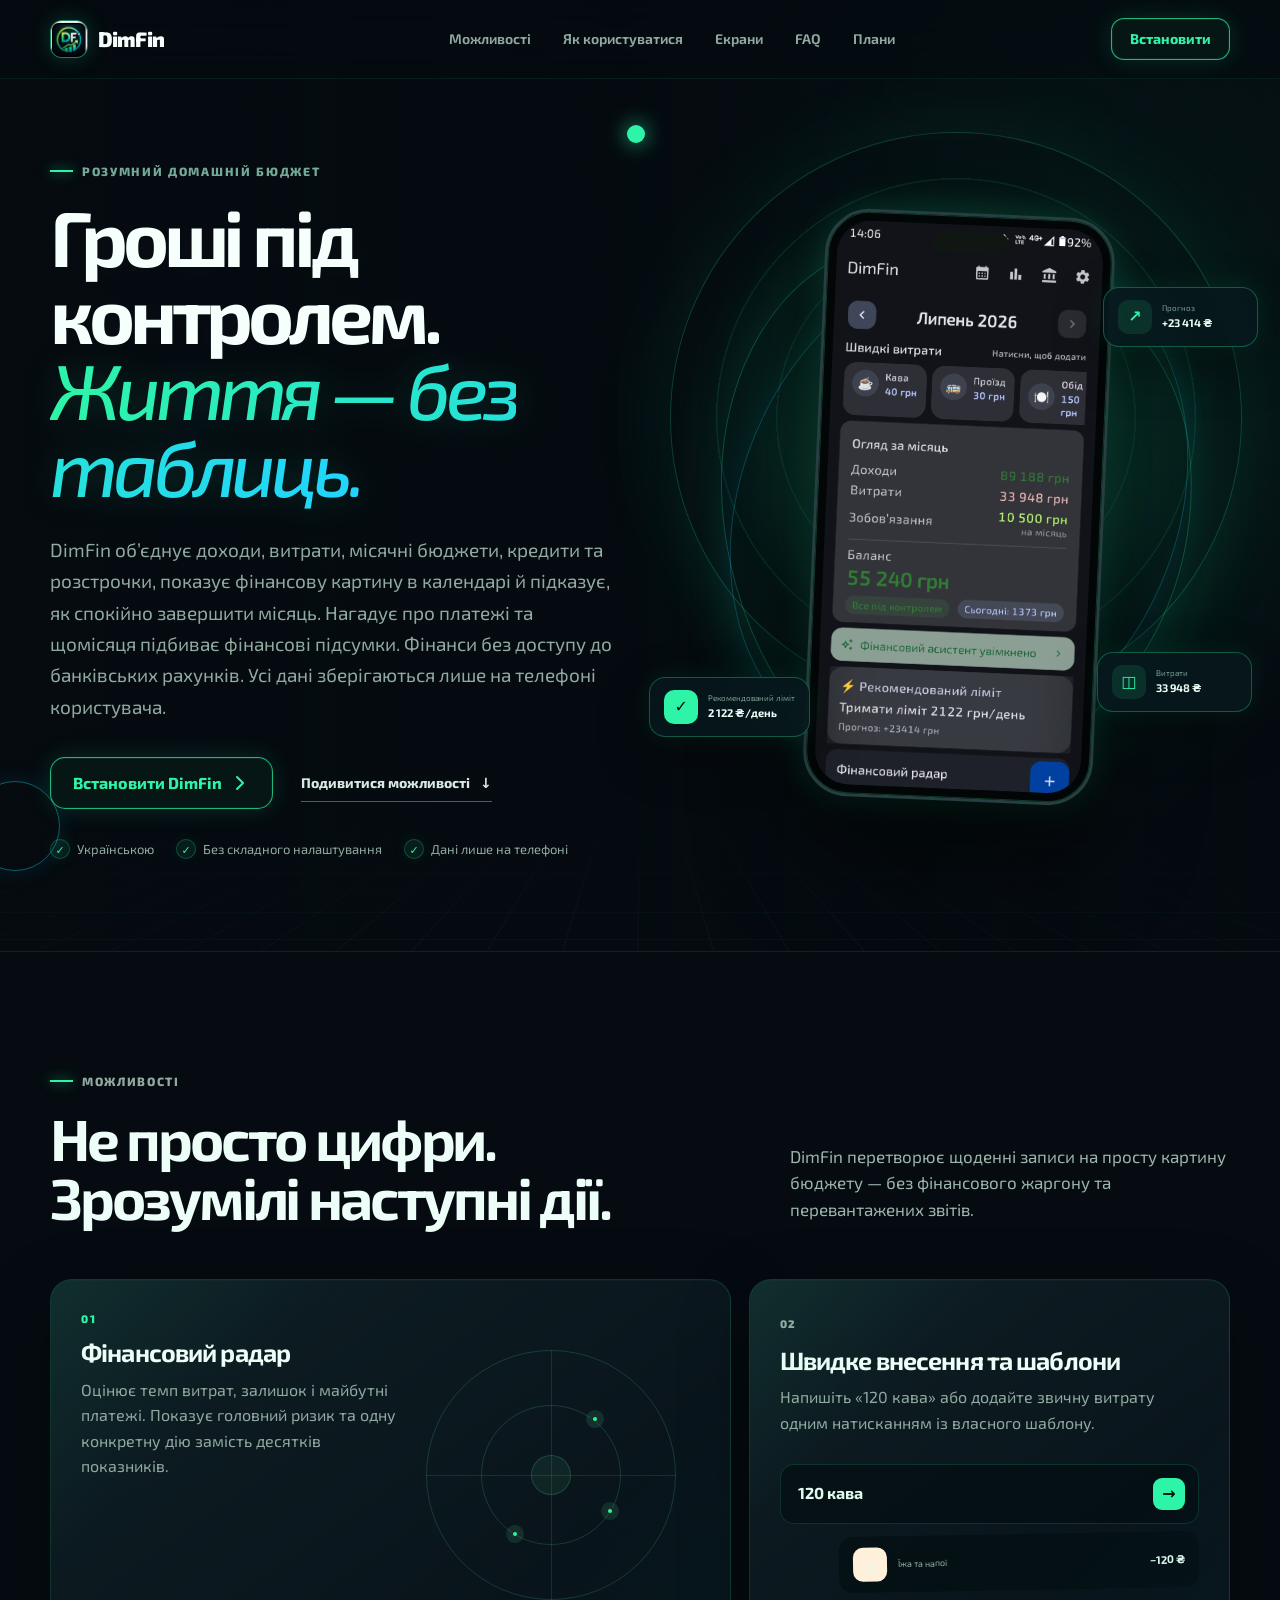
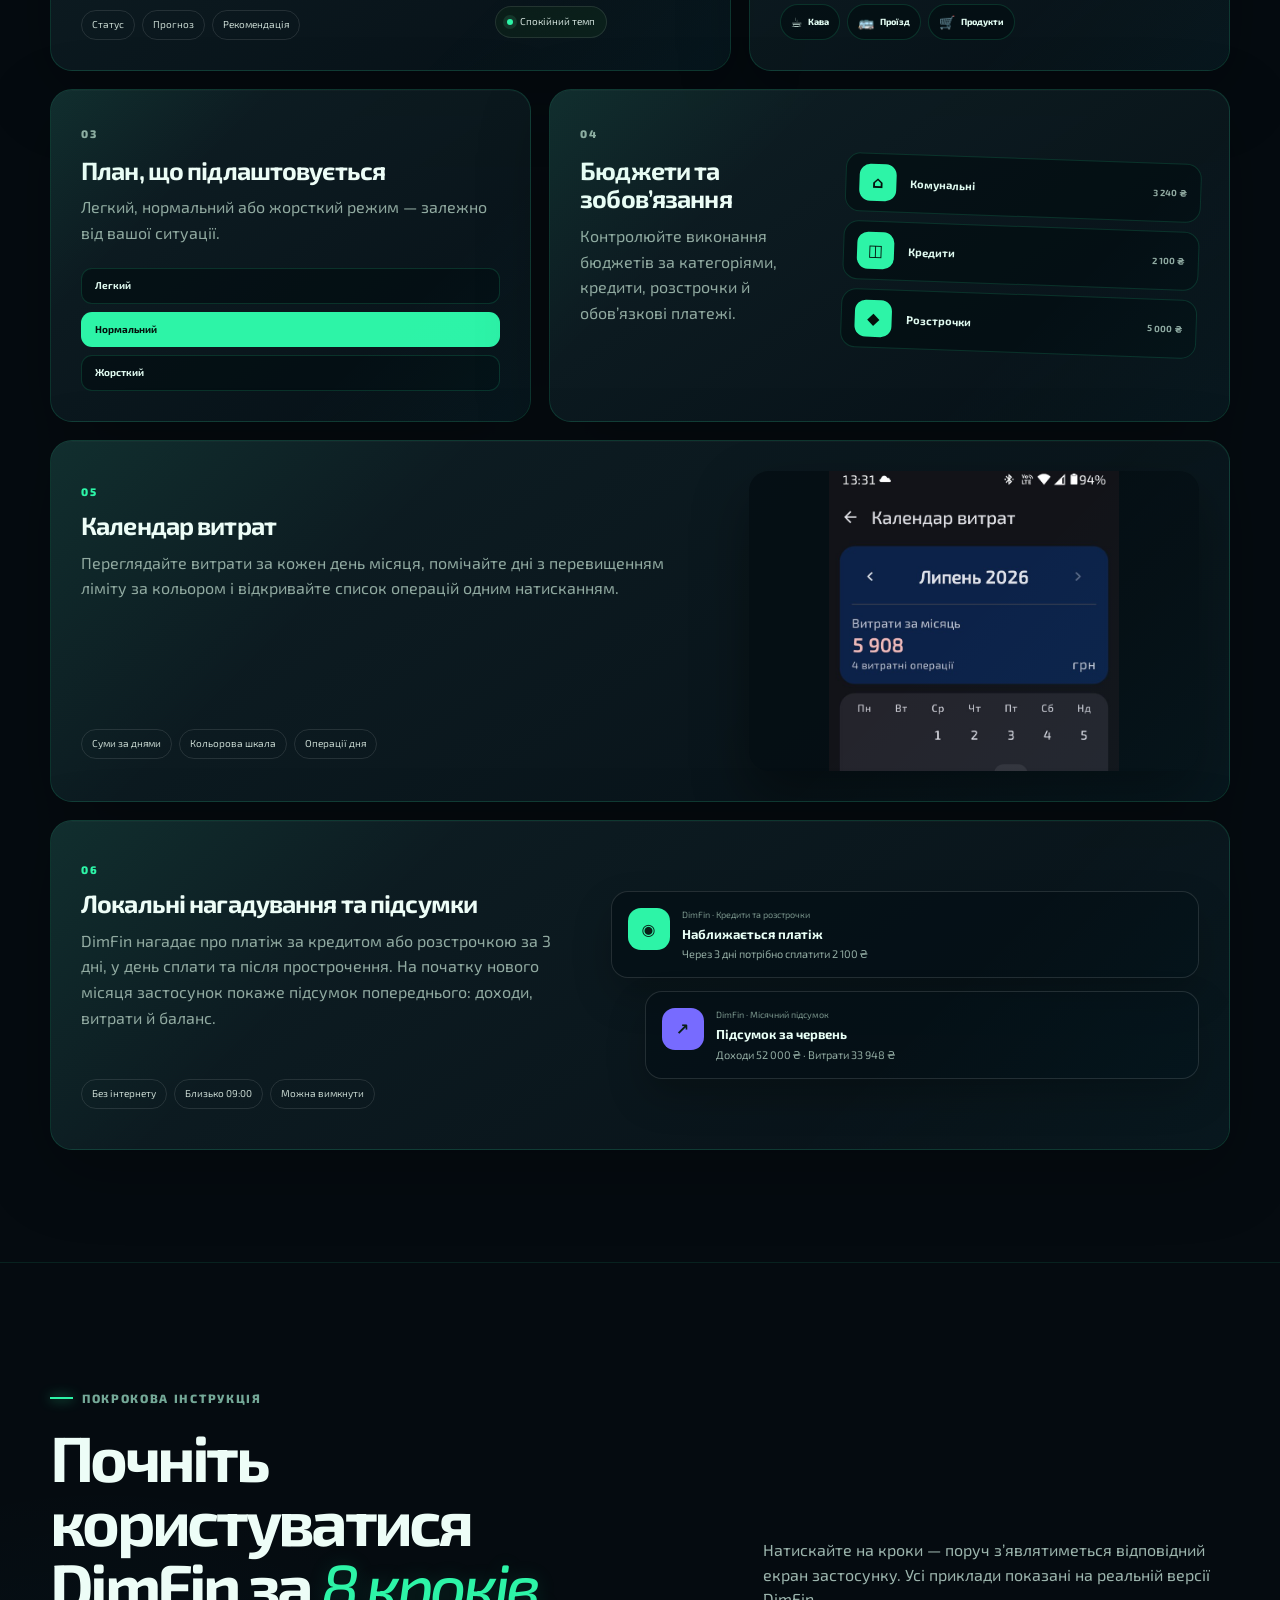
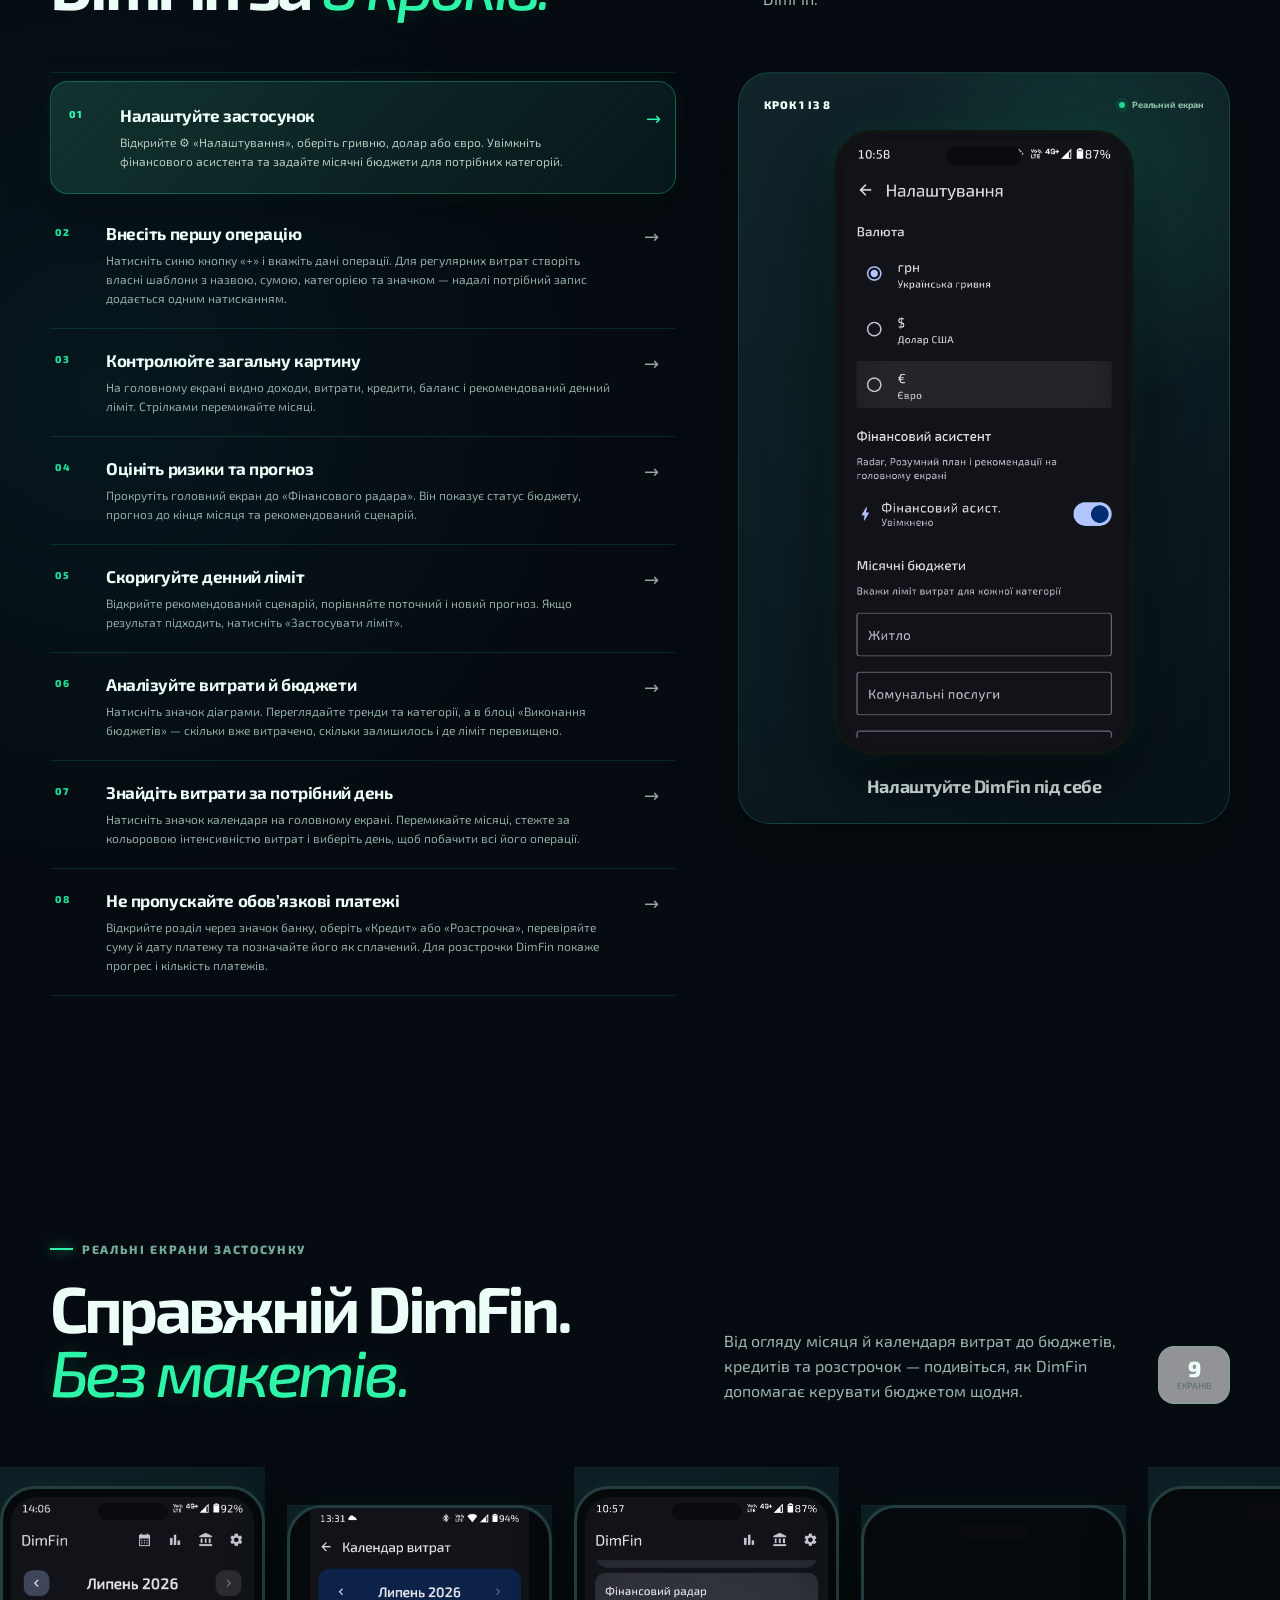
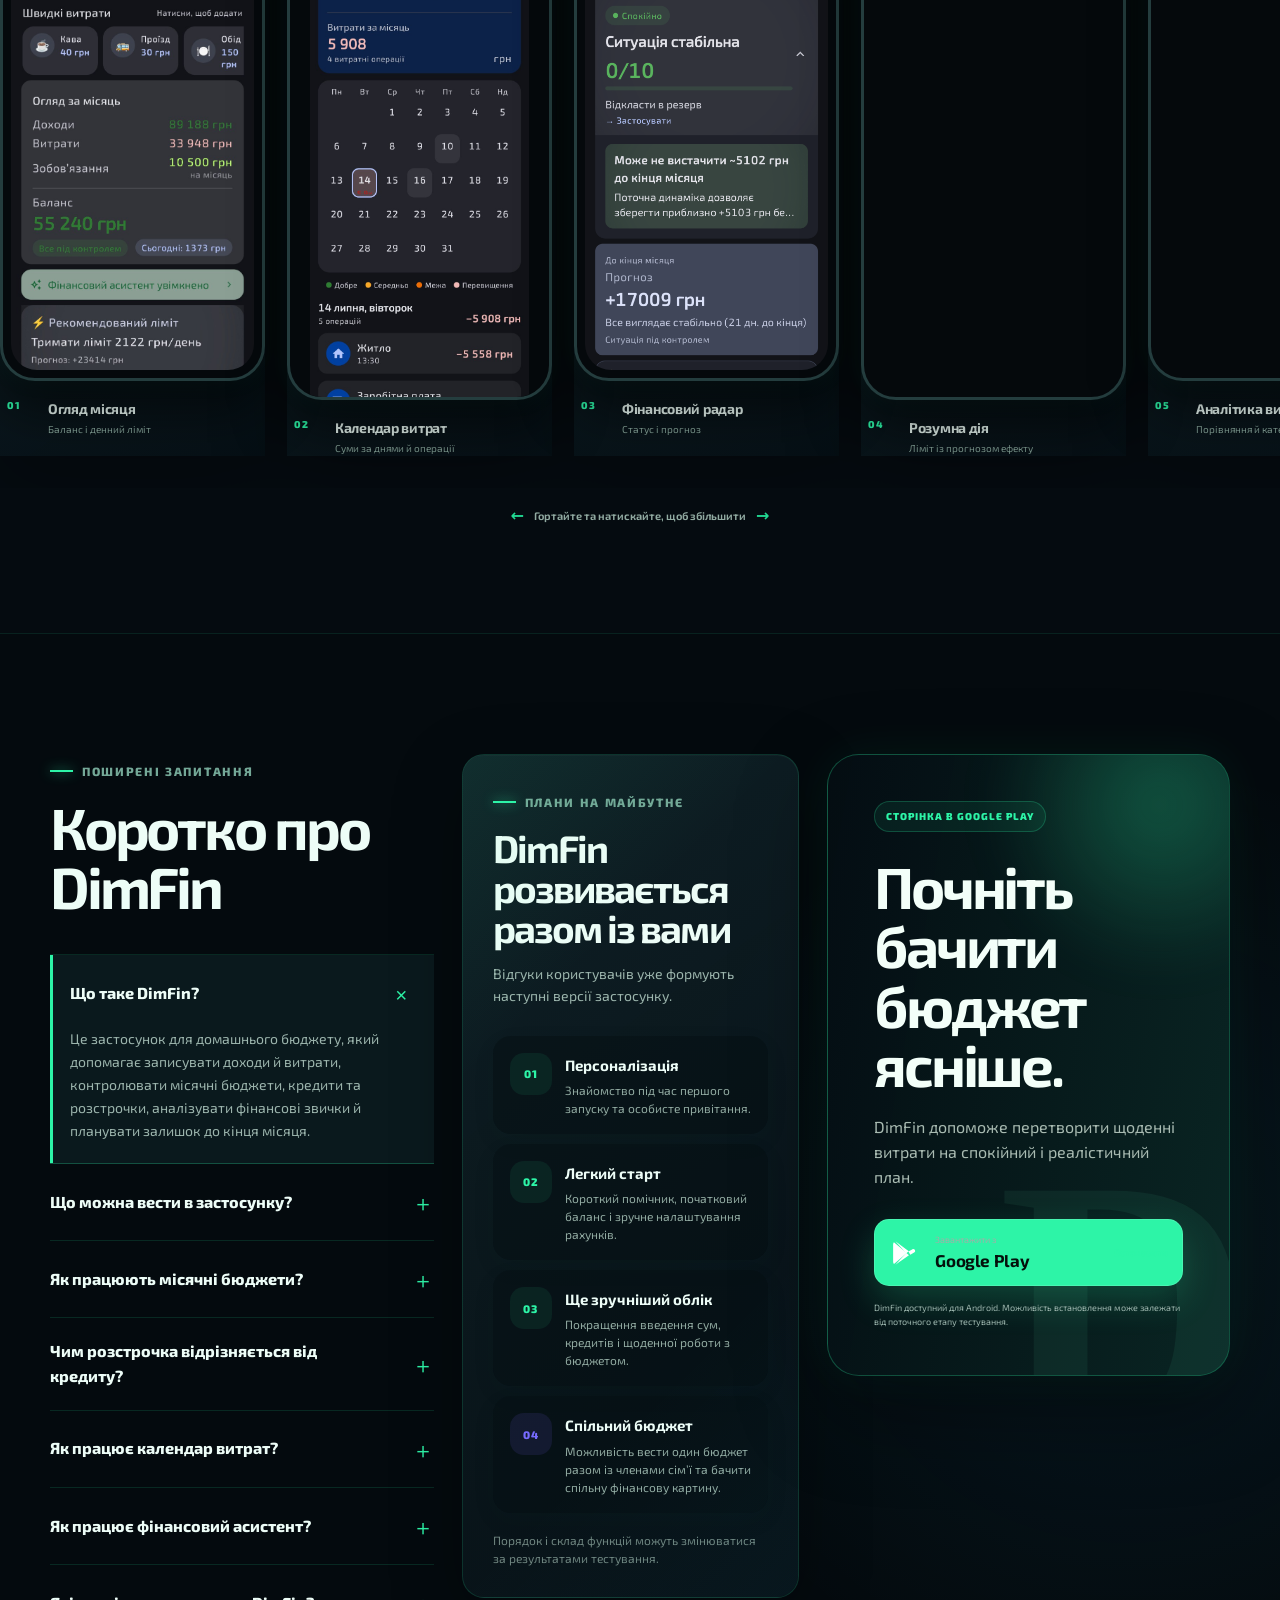
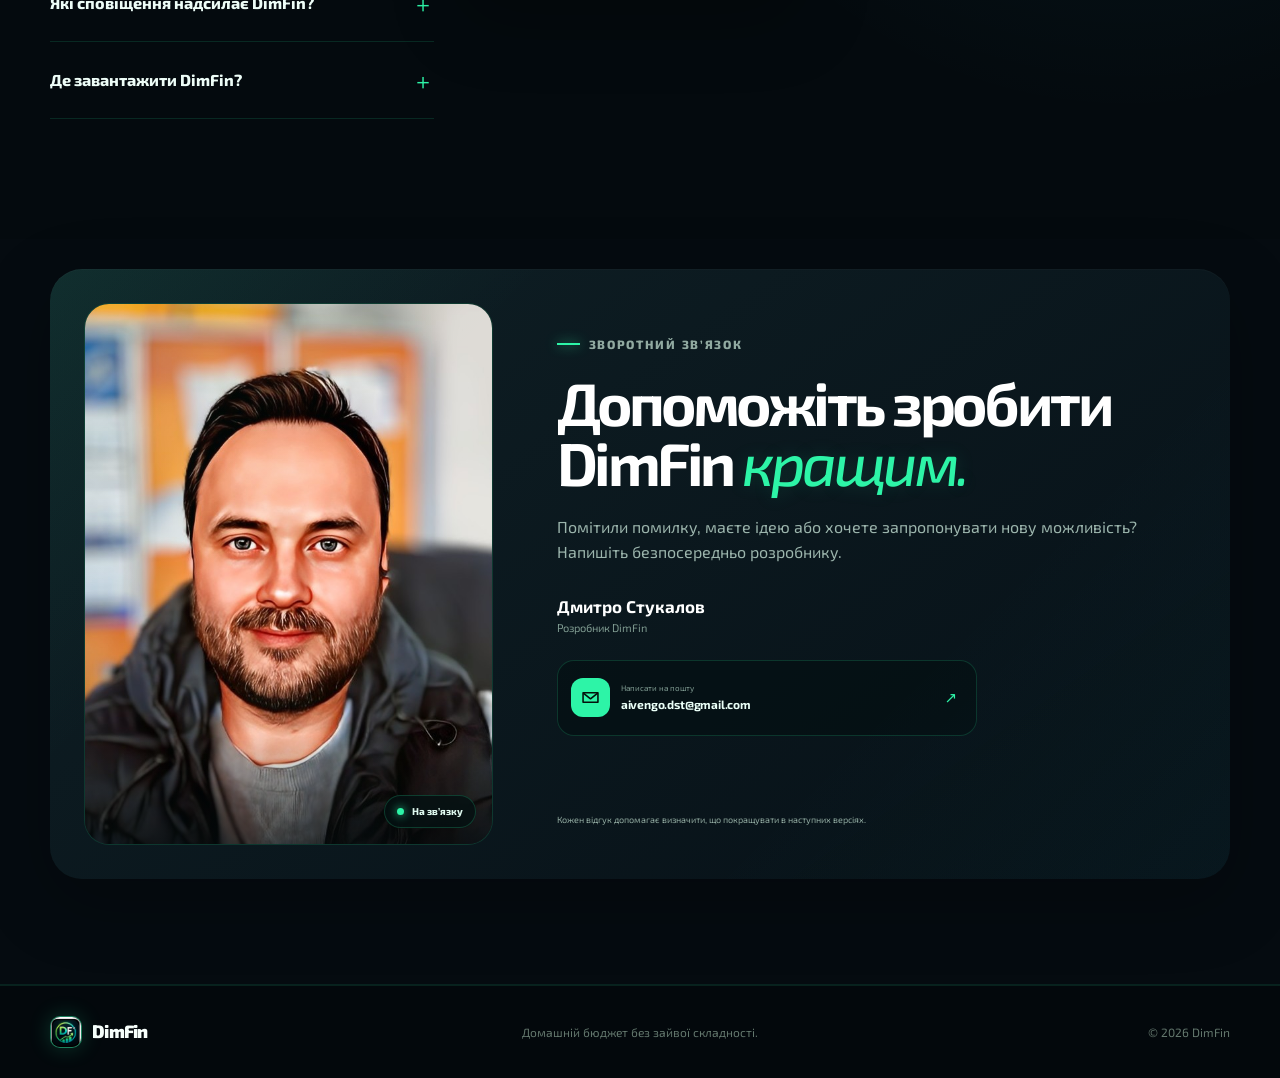
==== index.html @ 6cd1c08a "Fix UTF-8 encoding and relative CSS" ====
<!DOCTYPE html><html lang="uk"><head><meta charSet="utf-8"/><meta name="viewport" content="width=device-width, initial-scale=1"/><link rel="modulepreload" fetchPriority="low" href="/_next/static/chunks/index-9JYwN_a3.js"/><script src="/_next/static/chunks/rolldown-runtime-QTnfLwEv.js" type="module" async=""></script><script src="/_next/static/chunks/framework-C_hmB57O.js" type="module" async=""></script><link rel="preload" href="styles.css" as="style"/><link rel="modulepreload" href="/_next/static/chunks/layout-segment-context-C210b0fy.js" crossorigin=""/><title>DimFin — домашній бюджет без зайвої складності</title><meta name="description" content="DimFin — домашній бюджет без доступу до банківських рахунків. Доходи й витрати, місячні бюджети, кредити та розстрочки, календар, аналітика, локальні нагадування й щомісячні підсумки. Усі фінансові дані зберігаються лише на телефоні користувача."/><meta name="theme-color" content="#050b10"/><link rel="stylesheet" href="styles.css"/><script src="script.js" defer=""></script><script>Object.assign(((self[Symbol.for("vinext.navigationRuntime")]??={bootstrap:{routeManifest:null},functions:{}}).bootstrap.rsc??={rsc:[]}),{params:{},nav:{"pathname":"/","searchParams":[]}})</script><link rel="modulepreload" href="/_next/static/chunks/index-9JYwN_a3.js" />
</head><body><div class="site-root">
    <a class="skip-link" href="#main-content">Перейти до вмісту</a>

    <header class="site-header" data-header>
      <div class="container header-inner">
        <a class="brand" href="#top" aria-label="DimFin — на початок сторінки">
          <span class="brand-mark brand-mark-official" aria-hidden="true">
            <img class="brand-logo-image" src="assets/dimfin-logo-source.png" alt="" />
          </span>
          <span>DimFin</span>
        </a>

        <nav class="desktop-nav" aria-label="Головна навігація">
          <a href="#features">Можливості</a>
          <a
            href="assets/dimfin-guide-for-beginners-ua.pdf"
            target="_blank"
            rel="noopener noreferrer"
            aria-label="Відкрити PDF-гайд «Як користуватися DimFin» у новій вкладці"
          >Як користуватися</a>
          <a href="#screens">Екрани</a>
          <a href="#faq">FAQ</a>
          <a href="#roadmap">Плани</a>
        </nav>

        <a class="button button-small button-dark" href="#install">Встановити</a>
      </div>
    </header>

    <main id="main-content">
      <section class="hero" id="top">
        <div class="hero-orb hero-orb-one" aria-hidden="true"></div>
        <div class="hero-orb hero-orb-two" aria-hidden="true"></div>
        <div class="container hero-grid">
          <div class="hero-copy">
            <div class="eyebrow"><span></span> Розумний домашній бюджет</div>
            <h1>Гроші під контролем. <em>Життя — без таблиць.</em></h1>
            <p class="hero-lead">
              DimFin об’єднує доходи, витрати, місячні бюджети, кредити та розстрочки,
              показує фінансову картину в календарі й підказує, як спокійно завершити місяць.
              Нагадує про платежі та щомісяця підбиває фінансові підсумки.
              Фінанси без доступу до банківських рахунків. Усі дані зберігаються лише
              на телефоні користувача.
            </p>
            <div class="hero-actions">
              <a class="button button-primary" href="#install">
                Встановити DimFin
                <svg viewBox="0 0 20 20" aria-hidden="true"><path d="m7 4 6 6-6 6" /></svg>
              </a>
              <a class="text-link" href="#features">Подивитися можливості <span>↓</span></a>
            </div>
            <div class="hero-proof" aria-label="Переваги DimFin">
              <span><i aria-hidden="true">✓</i> Українською</span>
              <span><i aria-hidden="true">✓</i> Без складного налаштування</span>
              <span><i aria-hidden="true">✓</i> Дані лише на телефоні</span>
            </div>
          </div>

          <div class="product-visual" aria-label="Приклад головного екрана DimFin">
            <div class="visual-note visual-note-top" aria-hidden="true">
              <span class="note-icon">↗</span>
              <div><small>Прогноз</small><strong>+23 414 ₴</strong></div>
            </div>

            <div class="phone-shell phone-shell-real">
              <div class="phone-speaker"></div>
              <div class="app-screen app-screen-real">
                <img
                  src="assets/overview.png"
                  alt="Реальний головний екран DimFin зі швидкими витратами, оглядом бюджету, рекомендованим лімітом і фінансовим радаром"
                  fetchpriority="high"
                  decoding="async"
                />
              </div>
            </div>

            <div class="visual-note visual-note-bottom" aria-hidden="true">
              <span class="note-icon note-icon-dark">✓</span>
              <div><small>Рекомендований ліміт</small><strong>2 122 ₴/день</strong></div>
            </div>

            <div class="visual-note visual-note-side" aria-hidden="true">
              <span class="note-icon">◫</span>
              <div><small>Витрати</small><strong>33 948 ₴</strong></div>
            </div>
          </div>
        </div>
      </section>

      <section class="features-section" id="features">
        <div class="container">
          <div class="section-heading">
            <div>
              <div class="eyebrow eyebrow-light"><span></span> Можливості</div>
              <h2>Не просто цифри.<br />Зрозумілі наступні дії.</h2>
            </div>
            <p>
              DimFin перетворює щоденні записи на просту картину бюджету —
              без фінансового жаргону та перевантажених звітів.
            </p>
          </div>

          <div class="feature-bento">
            <article class="feature-card feature-card-wide">
              <div class="feature-copy">
                <span class="feature-number">01</span>
                <h3>Фінансовий радар</h3>
                <p>
                  Оцінює темп витрат, залишок і майбутні платежі. Показує головний
                  ризик та одну конкретну дію замість десятків показників.
                </p>
                <div class="tag-row"><span>Статус</span><span>Прогноз</span><span>Рекомендація</span></div>
              </div>
              <div class="radar-demo" aria-hidden="true">
                <div class="radar-rings">
                  <span class="ring ring-one"></span>
                  <span class="ring ring-two"></span>
                  <span class="ring ring-three"></span>
                  <span class="radar-sweep"></span>
                  <i class="radar-point point-one"></i>
                  <i class="radar-point point-two"></i>
                  <i class="radar-point point-three"></i>
                </div>
                <div class="radar-caption"><span></span> Спокійний темп</div>
              </div>
            </article>

            <article class="feature-card feature-card-quick">
              <span class="feature-number">02</span>
              <h3>Швидке внесення та шаблони</h3>
              <p>Напишіть «120 кава» або додайте звичну витрату одним натисканням із власного шаблону.</p>
              <div class="quick-input" aria-hidden="true">
                <span>120 кава</span><i>→</i>
              </div>
              <div class="quick-result" aria-hidden="true">
                <span>☕</span><div><small>Їжа та напої</small><strong>−120 ₴</strong></div>
              </div>
              <div class="template-row" aria-hidden="true">
                <span><i>☕</i><b>Кава</b></span>
                <span><i>🚌</i><b>Проїзд</b></span>
                <span><i>🛒</i><b>Продукти</b></span>
              </div>
            </article>

            <article class="feature-card feature-card-plan">
              <span class="feature-number">03</span>
              <h3>План, що підлаштовується</h3>
              <p>Легкий, нормальний або жорсткий режим — залежно від вашої ситуації.</p>
              <div class="plan-options" aria-hidden="true">
                <span>Легкий</span><span class="selected">Нормальний <i>✓</i></span><span>Жорсткий</span>
              </div>
            </article>

            <article class="feature-card feature-card-categories">
              <div>
                <span class="feature-number">04</span>
                <h3>Бюджети та зобов’язання</h3>
                <p>Контролюйте виконання бюджетів за категоріями, кредити, розстрочки й обов’язкові платежі.</p>
              </div>
              <div class="category-stack" aria-hidden="true">
                <div><span class="category-icon cat-one">⌂</span><b>Комунальні</b><small>3 240 ₴</small></div>
                <div><span class="category-icon cat-two">◫</span><b>Кредити</b><small>2 100 ₴</small></div>
                <div><span class="category-icon cat-three">◆</span><b>Розстрочки</b><small>5 000 ₴</small></div>
              </div>
            </article>

            <article class="feature-card feature-card-calendar">
              <div class="feature-copy">
                <span class="feature-number">05</span>
                <h3>Календар витрат</h3>
                <p>
                  Переглядайте витрати за кожен день місяця, помічайте дні з
                  перевищенням ліміту за кольором і відкривайте список операцій одним натисканням.
                </p>
                <div class="tag-row"><span>Суми за днями</span><span>Кольорова шкала</span><span>Операції дня</span></div>
              </div>
              <div class="calendar-showcase" aria-hidden="true">
                <img src="assets/calendar.png" alt="" loading="lazy" decoding="async" />
              </div>
            </article>

            <article class="feature-card feature-card-notifications">
              <div class="feature-copy">
                <span class="feature-number">06</span>
                <h3>Локальні нагадування та підсумки</h3>
                <p>
                  DimFin нагадає про платіж за кредитом або розстрочкою за 3 дні,
                  у день сплати та після прострочення. На початку нового місяця застосунок
                  покаже підсумок попереднього: доходи, витрати й баланс.
                </p>
                <div class="tag-row"><span>Без інтернету</span><span>Близько 09:00</span><span>Можна вимкнути</span></div>
              </div>
              <div class="notification-showcase" aria-hidden="true">
                <div class="notification-item notification-item-credit">
                  <span>◉</span>
                  <div><small>DimFin · Кредити та розстрочки</small><strong>Наближається платіж</strong><p>Через 3 дні потрібно сплатити 2 100 ₴</p></div>
                </div>
                <div class="notification-item notification-item-summary">
                  <span>↗</span>
                  <div><small>DimFin · Місячний підсумок</small><strong>Підсумок за червень</strong><p>Доходи 52 000 ₴ · Витрати 33 948 ₴</p></div>
                </div>
              </div>
            </article>
          </div>
        </div>
      </section>

      <section class="guide-section" id="guide">
        <div class="container">
          <div class="guide-heading">
            <div>
              <div class="eyebrow"><span></span> Покрокова інструкція</div>
              <h2>Почніть користуватися<br />DimFin за <em>8 кроків.</em></h2>
            </div>
            <p>
              Натискайте на кроки — поруч з’являтиметься відповідний екран
              застосунку. Усі приклади показані на реальній версії DimFin.
            </p>
          </div>

          <div class="guide-layout">
            <div class="guide-steps" role="tablist" aria-label="Кроки користування DimFin">
              <button
                class="guide-step is-active"
                type="button"
                role="tab"
                aria-selected="true"
                data-guide-step="1"
                data-guide-image="assets/settings.png"
                data-guide-title="Налаштуйте DimFin під себе"
              >
                <span class="guide-step-number">01</span>
                <span class="guide-step-copy">
                  <strong>Налаштуйте застосунок</strong>
                  <small>Відкрийте ⚙️ «Налаштування», оберіть гривню, долар або євро. Увімкніть фінансового асистента та задайте місячні бюджети для потрібних категорій.</small>
                </span>
                <span class="guide-step-arrow" aria-hidden="true">→</span>
              </button>

              <button
                class="guide-step"
                type="button"
                role="tab"
                aria-selected="false"
                data-guide-step="2"
                data-guide-image="assets/transactions.png"
                data-guide-title="Додавайте витрати зручним способом"
              >
                <span class="guide-step-number">02</span>
                <span class="guide-step-copy">
                  <strong>Внесіть першу операцію</strong>
                  <small>Натисніть синю кнопку «+» і вкажіть дані операції. Для регулярних витрат створіть власні шаблони з назвою, сумою, категорією та значком — надалі потрібний запис додається одним натисканням.</small>
                </span>
                <span class="guide-step-arrow" aria-hidden="true">→</span>
              </button>

              <button
                class="guide-step"
                type="button"
                role="tab"
                aria-selected="false"
                data-guide-step="3"
                data-guide-image="assets/overview.png"
                data-guide-title="Перевіряйте огляд місяця"
              >
                <span class="guide-step-number">03</span>
                <span class="guide-step-copy">
                  <strong>Контролюйте загальну картину</strong>
                  <small>На головному екрані видно доходи, витрати, кредити, баланс і рекомендований денний ліміт. Стрілками перемикайте місяці.</small>
                </span>
                <span class="guide-step-arrow" aria-hidden="true">→</span>
              </button>

              <button
                class="guide-step"
                type="button"
                role="tab"
                aria-selected="false"
                data-guide-step="4"
                data-guide-image="assets/radar.png"
                data-guide-title="Читайте фінансовий радар"
              >
                <span class="guide-step-number">04</span>
                <span class="guide-step-copy">
                  <strong>Оцініть ризики та прогноз</strong>
                  <small>Прокрутіть головний екран до «Фінансового радара». Він показує статус бюджету, прогноз до кінця місяця та рекомендований сценарій.</small>
                </span>
                <span class="guide-step-arrow" aria-hidden="true">→</span>
              </button>

              <button
                class="guide-step"
                type="button"
                role="tab"
                aria-selected="false"
                data-guide-step="5"
                data-guide-image="assets/smart-action.png"
                data-guide-title="Застосуйте рекомендовану дію"
              >
                <span class="guide-step-number">05</span>
                <span class="guide-step-copy">
                  <strong>Скоригуйте денний ліміт</strong>
                  <small>Відкрийте рекомендований сценарій, порівняйте поточний і новий прогноз. Якщо результат підходить, натисніть «Застосувати ліміт».</small>
                </span>
                <span class="guide-step-arrow" aria-hidden="true">→</span>
              </button>

              <button
                class="guide-step"
                type="button"
                role="tab"
                aria-selected="false"
                data-guide-step="6"
                data-guide-image="assets/analytics.png"
                data-guide-title="Аналізуйте структуру витрат"
              >
                <span class="guide-step-number">06</span>
                <span class="guide-step-copy">
                  <strong>Аналізуйте витрати й бюджети</strong>
                  <small>Натисніть значок діаграми. Переглядайте тренди та категорії, а в блоці «Виконання бюджетів» — скільки вже витрачено, скільки залишилось і де ліміт перевищено.</small>
                </span>
                <span class="guide-step-arrow" aria-hidden="true">→</span>
              </button>

              <button
                class="guide-step"
                type="button"
                role="tab"
                aria-selected="false"
                data-guide-step="7"
                data-guide-image="assets/calendar.png"
                data-guide-title="Переглядайте витрати в календарі"
              >
                <span class="guide-step-number">07</span>
                <span class="guide-step-copy">
                  <strong>Знайдіть витрати за потрібний день</strong>
                  <small>Натисніть значок календаря на головному екрані. Перемикайте місяці, стежте за кольоровою інтенсивністю витрат і виберіть день, щоб побачити всі його операції.</small>
                </span>
                <span class="guide-step-arrow" aria-hidden="true">→</span>
              </button>

              <button
                class="guide-step"
                type="button"
                role="tab"
                aria-selected="false"
                data-guide-step="8"
                data-guide-image="assets/credits.png"
                data-guide-title="Контролюйте кредити та розстрочки"
              >
                <span class="guide-step-number">08</span>
                <span class="guide-step-copy">
                  <strong>Не пропускайте обов’язкові платежі</strong>
                  <small>Відкрийте розділ через значок банку, оберіть «Кредит» або «Розстрочка», перевіряйте суму й дату платежу та позначайте його як сплачений. Для розстрочки DimFin покаже прогрес і кількість платежів.</small>
                </span>
                <span class="guide-step-arrow" aria-hidden="true">→</span>
              </button>
            </div>

            <div class="guide-preview" aria-live="polite">
              <div class="guide-preview-top">
                <span data-guide-count>Крок 1 із 8</span>
                <i><span></span> Реальний екран</i>
              </div>
              <div class="guide-phone">
                <span class="guide-phone-speaker" aria-hidden="true"></span>
                <img
                  data-guide-preview-image
                  src="assets/settings.png"
                  alt="Налаштування DimFin"
                  loading="lazy"
                  decoding="async"
                />
              </div>
              <strong class="guide-preview-title" data-guide-preview-title>Налаштуйте DimFin під себе</strong>
            </div>
          </div>
        </div>
      </section>

      <section class="screens-section" id="screens">
        <div class="container">
          <div class="screens-heading">
            <div>
              <div class="eyebrow"><span></span> Реальні екрани застосунку</div>
              <h2>Справжній DimFin.<br /><em>Без макетів.</em></h2>
            </div>
            <div class="screens-intro">
              <p>
                Від огляду місяця й календаря витрат до бюджетів, кредитів та розстрочок — подивіться,
                як DimFin допомагає керувати бюджетом щодня.
              </p>
              <span><i>9</i> екранів</span>
            </div>
          </div>

          <div class="screen-rail" tabindex="0" aria-label="Галерея екранів DimFin">
            <button class="screen-shot-card" type="button" data-screenshot="assets/overview.png" data-caption="Огляд місяця">
              <span class="screen-device"><img src="assets/overview.png" alt="Огляд місяця в DimFin" loading="lazy" decoding="async" /></span>
              <span class="screen-caption"><i>01</i><span><strong>Огляд місяця</strong><small>Баланс і денний ліміт</small></span></span>
            </button>

            <button class="screen-shot-card" type="button" data-screenshot="assets/calendar.png" data-caption="Календар витрат">
              <span class="screen-device screen-device-framed"><img src="assets/calendar.png" alt="Календар витрат DimFin із сумами за днями та кольоровою шкалою" loading="lazy" decoding="async" /></span>
              <span class="screen-caption"><i>02</i><span><strong>Календар витрат</strong><small>Суми за днями й операції</small></span></span>
            </button>

            <button class="screen-shot-card" type="button" data-screenshot="assets/radar.png" data-caption="Фінансовий радар">
              <span class="screen-device"><img src="assets/radar.png" alt="Фінансовий радар DimFin" loading="lazy" decoding="async" /></span>
              <span class="screen-caption"><i>03</i><span><strong>Фінансовий радар</strong><small>Статус і прогноз</small></span></span>
            </button>

            <button class="screen-shot-card" type="button" data-screenshot="assets/smart-action.png" data-caption="Рекомендована дія">
              <span class="screen-device"><img src="assets/smart-action.png" alt="Рекомендована дія та новий денний ліміт" loading="lazy" decoding="async" /></span>
              <span class="screen-caption"><i>04</i><span><strong>Розумна дія</strong><small>Ліміт із прогнозом ефекту</small></span></span>
            </button>

            <button class="screen-shot-card" type="button" data-screenshot="assets/analytics-overview.png" data-caption="Аналітика витрат">
              <span class="screen-device"><img src="assets/analytics-overview.png" alt="Аналітика витрат, розумний аналіз і категорії у DimFin" loading="lazy" decoding="async" /></span>
              <span class="screen-caption"><i>05</i><span><strong>Аналітика витрат</strong><small>Порівняння й категорії</small></span></span>
            </button>

            <button class="screen-shot-card" type="button" data-screenshot="assets/analytics.png" data-caption="Виконання місячних бюджетів">
              <span class="screen-device"><img src="assets/analytics.png" alt="Виконання місячних бюджетів за категоріями в DimFin" loading="lazy" decoding="async" /></span>
              <span class="screen-caption"><i>06</i><span><strong>Місячні бюджети</strong><small>Прогрес за категоріями</small></span></span>
            </button>

            <button class="screen-shot-card" type="button" data-screenshot="assets/transactions.png" data-caption="Історія транзакцій">
              <span class="screen-device"><img src="assets/transactions.png" alt="Список транзакцій у DimFin" loading="lazy" decoding="async" /></span>
              <span class="screen-caption"><i>07</i><span><strong>Транзакції</strong><small>Пошук, фільтри й категорії</small></span></span>
            </button>

            <button class="screen-shot-card" type="button" data-screenshot="assets/credits.png" data-caption="Кредити та розстрочки">
              <span class="screen-device"><img src="assets/credits.png" alt="Облік кредитів, розстрочок і щомісячних платежів у DimFin" loading="lazy" decoding="async" /></span>
              <span class="screen-caption"><i>08</i><span><strong>Кредити й розстрочки</strong><small>Платежі та реальний прогрес</small></span></span>
            </button>

            <button class="screen-shot-card" type="button" data-screenshot="assets/settings.png" data-caption="Налаштування">
              <span class="screen-device"><img src="assets/settings.png" alt="Налаштування валюти, асистента й бюджетів" loading="lazy" decoding="async" /></span>
              <span class="screen-caption"><i>09</i><span><strong>Налаштування</strong><small>Валюта, асистент і бюджети</small></span></span>
            </button>
          </div>

          <p class="screens-hint"><span aria-hidden="true">←</span> Гортайте та натискайте, щоб збільшити <span aria-hidden="true">→</span></p>
        </div>
      </section>

      <section class="answers-section" id="faq">
        <div class="container answers-grid">
          <div class="faq-block">
            <div class="eyebrow"><span></span> Поширені запитання</div>
            <h2>Коротко про DimFin</h2>

            <div class="faq-list">
              <details open>
                <summary>Що таке DimFin?<span aria-hidden="true">＋</span></summary>
                <p>
                  Це застосунок для домашнього бюджету, який допомагає записувати
                  доходи й витрати, контролювати місячні бюджети, кредити та розстрочки,
                  аналізувати фінансові звички й планувати залишок до кінця місяця.
                </p>
              </details>
              <details>
                <summary>Що можна вести в застосунку?<span aria-hidden="true">＋</span></summary>
                <p>
                  Транзакції, власні шаблони швидких витрат, місячні бюджети, кредити,
                  розстрочки й платежі за ними. Календар показує суми та інтенсивність витрат за днями,
                  а аналітика — баланс, тренди й найбільші категорії.
                </p>
              </details>
              <details>
                <summary>Як працюють місячні бюджети?<span aria-hidden="true">＋</span></summary>
                <p>
                  У налаштуваннях задайте ліміт для потрібних категорій. Після цього
                  в аналітиці з’явиться виконання бюджетів: витрачена сума, відсоток,
                  доступний залишок або розмір перевищення для кожної категорії.
                </p>
              </details>
              <details>
                <summary>Чим розстрочка відрізняється від кредиту?<span aria-hidden="true">＋</span></summary>
                <p>
                  Для кредиту DimFin контролює щомісячний платіж, дату та актуальний залишок.
                  Для розстрочки додатково враховується загальна кількість платежів і показується
                  реальний прогрес: скільки платежів уже сплачено та скільки залишилося.
                </p>
              </details>
              <details>
                <summary>Як працює календар витрат?<span aria-hidden="true">＋</span></summary>
                <p>
                  У кожному дні видно суму витрат, а колір показує її рівень відносно
                  денного ліміту: від доброго темпу до перевищення. Натисніть день,
                  щоб переглянути його доходи й витрати та відкрити потрібну операцію.
                </p>
              </details>
              <details>
                <summary>Як працює фінансовий асистент?<span aria-hidden="true">＋</span></summary>
                <p>
                  Він аналізує внесені дані, оцінює темп витрат і формує зрозумілі
                  підказки: денний ліміт, пріоритетну дію або сценарій економії.
                </p>
              </details>
              <details>
                <summary>Які сповіщення надсилає DimFin?<span aria-hidden="true">＋</span></summary>
                <p>
                  Для активних кредитів і розстрочок DimFin локально перевіряє дати платежів
                  та нагадує за 3 дні, у день сплати й після прострочення. Також на початку
                  кожного місяця надходить фінансовий підсумок за попередній місяць із доходами,
                  витратами та балансом. Сповіщення працюють без передавання фінансових даних
                  на сервер і керуються в налаштуваннях застосунку.
                </p>
              </details>
              <details>
                <summary>Де завантажити DimFin?<span aria-hidden="true">＋</span></summary>
                <p>
                  Сторінка DimFin у Google Play уже доступна за прямим посиланням нижче.
                  Можливість встановлення може залежати від поточного етапу тестування.
                </p>
              </details>
            </div>
          </div>

          <div class="roadmap-block" id="roadmap">
            <div class="eyebrow"><span></span> Плани на майбутнє</div>
            <h2>DimFin розвивається разом із вами</h2>
            <p class="roadmap-intro">
              Відгуки користувачів уже формують наступні версії застосунку.
            </p>

            <div class="roadmap-list">
              <article class="roadmap-item">
                <span class="roadmap-icon" aria-hidden="true">01</span>
                <div>
                  <strong>Персоналізація</strong>
                  <p>Знайомство під час першого запуску та особисте привітання.</p>
                </div>
              </article>
              <article class="roadmap-item">
                <span class="roadmap-icon" aria-hidden="true">02</span>
                <div>
                  <strong>Легкий старт</strong>
                  <p>Короткий помічник, початковий баланс і зручне налаштування рахунків.</p>
                </div>
              </article>
              <article class="roadmap-item">
                <span class="roadmap-icon" aria-hidden="true">03</span>
                <div>
                  <strong>Ще зручніший облік</strong>
                  <p>Покращення введення сум, кредитів і щоденної роботи з бюджетом.</p>
                </div>
              </article>
              <article class="roadmap-item roadmap-item-later">
                <span class="roadmap-icon" aria-hidden="true">04</span>
                <div>
                  <strong>Спільний бюджет</strong>
                  <p>Можливість вести один бюджет разом із членами сім’ї та бачити спільну фінансову картину.</p>
                </div>
              </article>
            </div>

            <p class="roadmap-note">Порядок і склад функцій можуть змінюватися за результатами тестування.</p>
          </div>

          <div class="install-card" id="install">
            <div class="install-glow" aria-hidden="true"></div>
            <div class="install-content">
              <span class="install-badge">Сторінка в Google Play</span>
              <h2>Почніть бачити бюджет ясніше.</h2>
              <p>DimFin допоможе перетворити щоденні витрати на спокійний і реалістичний план.</p>

              <div class="store-links" aria-label="Посилання на DimFin у Google Play">
                <a class="store-button" href="https://play.google.com/store/apps/details?id=com.dimfin" target="_blank" rel="noopener noreferrer">
                  <svg viewBox="0 0 32 32" aria-hidden="true">
                    <path d="M5.2 4.4 19 16 5.3 27.6a3.3 3.3 0 0 1-.9-2.3V6.7c0-.9.3-1.6.8-2.3Z" />
                    <path d="m20.8 14.4 3.9-2.2c1.3-.7 2.4-.3 2.9.5.6 1 .3 2.1-.8 2.8l-4.1 2.3-1.9-3.4ZM6.8 3.5 21.1 14l-2.7 2.3L6.8 3.5Zm0 25L18.5 16l2.8 2.4L6.8 28.5Z" />
                  </svg>
                  <span><small>Завантажити з</small><strong>Google Play</strong></span>
                  <i>Встановити</i>
                </a>
              </div>
              <small class="install-note">DimFin доступний для Android. Можливість встановлення може залежати від поточного етапу тестування.</small>
            </div>
          </div>
        </div>
      </section>

      <section class="developer-section" id="contact">
        <div class="container">
          <div class="developer-card">
            <div class="developer-photo-wrap">
              <img
                src="assets/developer-dmytro.jpg"
                alt="Дмитро Стукалов — розробник DimFin"
                loading="lazy"
                decoding="async"
              />
              <span><i></i> На зв’язку</span>
            </div>

            <div class="developer-content">
              <div class="eyebrow eyebrow-light"><span></span> Зворотний зв’язок</div>
              <h2>Допоможіть зробити<br />DimFin <em>кращим.</em></h2>
              <p>
                Помітили помилку, маєте ідею або хочете запропонувати нову можливість?
                Напишіть безпосередньо розробнику.
              </p>

              <div class="developer-person">
                <strong>Дмитро Стукалов</strong>
                <span>Розробник DimFin</span>
              </div>

              <div class="contact-actions">
                <a class="contact-link" href="mailto:aivengo.dst@gmail.com">
                  <span class="contact-icon" aria-hidden="true">
                    <svg viewBox="0 0 24 24"><path d="M3.5 6.5h17v11h-17z" /><path d="m4.5 7.5 7.5 6 7.5-6" /></svg>
                  </span>
                  <span><small>Написати на пошту</small><strong>aivengo.dst@gmail.com</strong></span>
                  <i aria-hidden="true">↗</i>
                </a>
              </div>

              <small class="developer-note">Кожен відгук допомагає визначити, що покращувати в наступних версіях.</small>
            </div>
          </div>
        </div>
      </section>
    </main>

    <dialog class="screenshot-dialog" data-screenshot-dialog aria-label="Збільшений скріншот DimFin">
      <div class="dialog-toolbar">
        <strong data-dialog-caption>DimFin</strong>
        <button type="button" data-dialog-close aria-label="Закрити скріншот">×</button>
      </div>
      <div class="dialog-image-wrap"><img data-dialog-image src="" alt="" /></div>
    </dialog>

    <footer class="site-footer">
      <div class="container footer-inner">
        <a class="brand brand-footer" href="#top">
          <span class="brand-mark brand-mark-official" aria-hidden="true">
            <img class="brand-logo-image" src="assets/dimfin-logo-source.png" alt="" />
          </span>
          <span>DimFin</span>
        </a>
        <p>Домашній бюджет без зайвої складності.</p>
        <p>© <span data-year></span> DimFin</p>
      </div>
    </footer>
  </div><script type="module" src="/_next/static/chunks/index-9JYwN_a3.js" id="_R_" async=""></script><script>((self[Symbol.for("vinext.navigationRuntime")]??={bootstrap:{routeManifest:null},functions:{}}).bootstrap.rsc??={rsc:[]}).rsc.push("2:I[\"8c0f216c4604\",[],\"Children\",1]\n3:I[\"593f344dc510\",[],\"GlobalErrorBoundary\",1]\n4:I[\"0b874ad30386\",[],\"default\",1]\n5:I[\"593f344dc510\",[],\"ErrorBoundary\",1]\n6:I[\"15c18cfaeeff\",[],\"LayoutSegmentProvider\",1]\n7:I[\"8c0f216c4604\",[],\"Slot\",1]\n8:I[\"9276801271d6\",[],\"AppRouterScrollTarget\",1]\n9:I[\"593f344dc510\",[],\"RedirectBoundary\",1]\n:HL[\"/styles.css\",\"style\"]\n")</script><script>((self[Symbol.for("vinext.navigationRuntime")]??={bootstrap:{routeManifest:null},functions:{}}).bootstrap.rsc??={rsc:[]}).rsc.push("0:{\"__route\":\"route:/\",\"__interceptionContext\":null,\"__layoutIds\":[\"layout:/\"],\"__rootLayout\":\"/\",\"__sourcePage\":\"/page\",\"page:/\":\"$L1\",\"layout:/\":[[\"$\",\"html\",null,{\"lang\":\"uk\",\"children\":[[\"$\",\"head\",null,{\"children\":[[\"$\",\"meta\",null,{\"name\":\"theme-color\",\"content\":\"#050b10\"}],[\"$\",\"link\",null,{\"rel\":\"stylesheet\",\"href\":\"/styles.css\"}],[\"$\",\"script\",null,{\"src\":\"/script.js\",\"defer\":true}]]}],[\"$\",\"body\",null,{\"children\":[\"$\",\"$L2\",null,{}]}]]}],null],\"route:/\":[[[\"$\",\"meta\",null,{\"charSet\":\"utf-8\"}],[[\"$\",\"title\",\"0\",{\"children\":\"DimFin — домашній бюджет без зайвої складності\"}],[\"$\",\"meta\",\"1\",{\"name\":\"description\",\"content\":\"DimFin — домашній бюджет без доступу до банківських рахунків. Доходи й витрати, місячні бюджети, кредити та розстрочки, календар, аналітика, локальні нагадування й щомісячні підсумки. Усі фінансові дані зберігаються лише на телефоні користувача.\"}]],[[\"$\",\"meta\",\"0\",{\"name\":\"viewport\",\"content\":\"width=device-width, initial-scale=1\"}]]],[\"$\",\"$L3\",null,{\"fallback\":\"$4\",\"children\":[\"$\",\"$L5\",null,{\"fallback\":\"$4\",\"children\":[\"$\",\"$L6\",null,{\"providerId\":\"layout:/\",\"segmentMap\":{\"children\":[]},\"children\":[\"$\",\"$L7\",null,{\"id\":\"layout:/\",\"parallelSlots\":\"$undefined\",\"children\":[\"$\",\"$L8\",null,{\"children\":[\"$\",\"$L9\",null,{\"children\":[\"$\",\"$L6\",null,{\"providerId\":\"page:/\",\"segmentMap\":{\"children\":[\"__PAGE__\"]},\"children\":[\"$\",\"$L7\",null,{\"id\":\"page:/\"}]}]}]}]}]}]}]}],null],\"__layoutFlags\":{\"layout:/\":\"s\"},\"__artifactCompatibility\":{\"schemaVersion\":1,\"graphVersion\":\"app-route-graph:1177fd80f83fa7b0\",\"deploymentVersion\":\"2ee2a13a-79e4-42f0-8da8-0c9386929bdd\",\"appElementsSchemaVersion\":1,\"rscPayloadSchemaVersion\":1,\"rootBoundaryId\":\"/\",\"renderEpoch\":null},\"__renderObservation\":{\"schemaVersion\":1,\"output\":{\"kind\":\"app-rsc\",\"mountedSlotsFingerprint\":null,\"renderEpoch\":null,\"rootBoundaryId\":\"/\",\"routeId\":\"route:/\"},\"completeness\":\"partial\",\"boundaryOutcome\":{\"kind\":\"unknown\"},\"requestApis\":[{\"kind\":\"connection\",\"status\":\"unknown\"},{\"kind\":\"cookies\",\"status\":\"unknown\"},{\"kind\":\"draftMode\",\"status\":\"unknown\"},{\"kind\":\"headers\",\"status\":\"unknown\"},{\"kind\":\"params\",\"status\":\"unknown\"},{\"kind\":\"searchParams\",\"status\":\"unknown\"}],\"dynamicFetches\":[],\"cacheTags\":[\"/\",\"_N_T_/\",\"_N_T_/index\",\"_N_T_/layout\",\"_N_T_/page\"],\"pathTags\":[\"/\"],\"cacheability\":\"unknown\",\"downgrade\":{\"target\":\"freshRender\",\"reasons\":[{\"code\":\"CP_DOWNGRADE_CACHEABILITY_UNKNOWN\",\"target\":\"freshRender\"},{\"code\":\"CP_DOWNGRADE_INCOMPLETE_OBSERVATION\",\"completeness\":\"partial\",\"target\":\"freshRender\"},{\"code\":\"CP_DOWNGRADE_UNKNOWN_REQUEST_API\",\"requestApi\":\"connection\",\"target\":\"freshRender\"},{\"code\":\"CP_DOWNGRADE_UNKNOWN_REQUEST_API\",\"requestApi\":\"cookies\",\"target\":\"freshRender\"},{\"code\":\"CP_DOWNGRADE_UNKNOWN_REQUEST_API\",\"requestApi\":\"draftMode\",\"target\":\"freshRender\"},{\"code\":\"CP_DOWNGRADE_UNKNOWN_REQUEST_API\",\"requestApi\":\"headers\",\"target\":\"freshRender\"},{\"code\":\"CP_DOWNGRADE_UNKNOWN_REQUEST_API\",\"requestApi\":\"params\",\"target\":\"freshRender\"},{\"code\":\"CP_DOWNGRADE_UNKNOWN_REQUEST_API\",\"requestApi\":\"searchParams\",\"target\":\"freshRender\"}],\"fallback\":{\"kind\":\"breakerFallback\",\"code\":\"CP_PRIVATE_DYNAMIC_DOWNGRADE\",\"mode\":\"renderFresh\",\"scope\":\"affectedOutput\",\"fields\":{\"reasonCodes\":[\"CP_DOWNGRADE_CACHEABILITY_UNKNOWN\",\"CP_DOWNGRADE_INCOMPLETE_OBSERVATION\",\"CP_DOWNGRADE_UNKNOWN_REQUEST_API\",\"CP_DOWNGRADE_UNKNOWN_REQUEST_API\",\"CP_DOWNGRADE_UNKNOWN_REQUEST_API\",\"CP_DOWNGRADE_UNKNOWN_REQUEST_API\",\"CP_DOWNGRADE_UNKNOWN_REQUEST_API\",\"CP_DOWNGRADE_UNKNOWN_REQUEST_API\"],\"target\":\"freshRender\"}},\"isPublicCacheCandidate\":false}}}\na:T9a74,\n    \u003ca class=\"skip-link\" href=\"#main-content\"\u003eПерейти до вмісту\u003c/a\u003e\n\n    \u003cheader class=\"site-header\" data-header\u003e\n      \u003cdiv class=\"container header-inner\"\u003e\n        \u003ca class=\"brand\" href=\"#top\" aria-label=\"DimFin — на початок сторінки\"\u003e\n")</script><script>((self[Symbol.for("vinext.navigationRuntime")]??={bootstrap:{routeManifest:null},functions:{}}).bootstrap.rsc??={rsc:[]}).rsc.push("          \u003cspan class=\"brand-mark brand-mark-official\" aria-hidden=\"true\"\u003e\n            \u003cimg class=\"brand-logo-image\" src=\"assets/dimfin-logo-source.png\" alt=\"\" /\u003e\n          \u003c/span\u003e\n          \u003cspan\u003eDimFin\u003c/span\u003e\n        \u003c/a\u003e\n\n        \u003cnav class=\"desktop-nav\" aria-label=\"Головна навігація\"\u003e\n          \u003ca href=\"#features\"\u003eМожливості\u003c/a\u003e\n          \u003ca\n            href=\"assets/dimfin-guide-for-beginners-ua.pdf\"\n            target=\"_blank\"\n            rel=\"noopener noreferrer\"\n            aria-label=\"Відкрити PDF-гайд «Як користуватися DimFin» у новій вкладці\"\n          \u003eЯк користуватися\u003c/a\u003e\n          \u003ca href=\"#screens\"\u003eЕкрани\u003c/a\u003e\n          \u003ca href=\"#faq\"\u003eFAQ\u003c/a\u003e\n          \u003ca href=\"#roadmap\"\u003eПлани\u003c/a\u003e\n        \u003c/nav\u003e\n\n        \u003ca class=\"button button-small button-dark\" href=\"#install\"\u003eВстановити\u003c/a\u003e\n      \u003c/div\u003e\n    \u003c/header\u003e\n\n    \u003cmain id=\"main-content\"\u003e\n      \u003csection class=\"hero\" id=\"top\"\u003e\n        \u003cdiv class=\"hero-orb hero-orb-one\" aria-hidden=\"true\"\u003e\u003c/div\u003e\n        \u003cdiv class=\"hero-orb hero-orb-two\" aria-hidden=\"true\"\u003e\u003c/div\u003e\n        \u003cdiv class=\"container hero-grid\"\u003e\n          \u003cdiv class=\"hero-copy\"\u003e\n            \u003cdiv class=\"eyebrow\"\u003e\u003cspan\u003e\u003c/span\u003e Розумний домашній бюджет\u003c/div\u003e\n            \u003ch1\u003eГроші під контролем. \u003cem\u003eЖиття — без таблиць.\u003c/em\u003e\u003c/h1\u003e\n            \u003cp class=\"hero-lead\"\u003e\n              DimFin об’єднує доходи, витрати, місячні бюджети, кредити та розстрочки,\n              показує фінансову картину в календарі й підказує, як спокійно завершити місяць.\n              Нагадує про платежі та щомісяця підбиває фінансові підсумки.\n              Фінанси без доступу до банківських рахунків. Усі дані зберігаються лише\n              на телефоні користувача.\n            \u003c/p\u003e\n            \u003cdiv class=\"hero-actions\"\u003e\n              \u003ca class=\"button button-primary\" href=\"#install\"\u003e\n                Встановити DimFin\n                \u003csvg viewBox=\"0 0 20 20\" aria-hidden=\"true\"\u003e\u003cpath d=\"m7 4 6 6-6 6\" /\u003e\u003c/svg\u003e\n              \u003c/a\u003e\n              \u003ca class=\"text-link\" href=\"#features\"\u003eПодивитися можливості \u003cspan\u003e↓\u003c/span\u003e\u003c/a\u003e\n            \u003c/div\u003e\n            \u003cdiv class=\"hero-proof\" aria-label=\"Переваги DimFin\"\u003e\n              \u003cspan\u003e\u003ci aria-hidden=\"true\"\u003e✓\u003c/i\u003e Українською\u003c/span\u003e\n              \u003cspan\u003e\u003ci aria-hidden=\"true\"\u003e✓\u003c/i\u003e Без складного налаштування\u003c/span\u003e\n              \u003cspan\u003e\u003ci aria-hidden=\"true\"\u003e✓\u003c/i\u003e Дані лише на телефоні\u003c/span\u003e\n            \u003c/div\u003e\n          \u003c/div\u003e\n\n          \u003cdiv class=\"product-visual\" aria-label=\"Приклад головного екрана DimFin\"\u003e\n            \u003cdiv class=\"visual-note visual-note-top\" aria-hidden=\"true\"\u003e\n              \u003cspan class=\"note-icon\"\u003e↗\u003c/span\u003e\n              \u003cdiv\u003e\u003csmall\u003eПрогноз\u003c/small\u003e\u003cstrong\u003e+23 414 ₴\u003c/strong\u003e\u003c/div\u003e\n            \u003c/div\u003e\n\n            \u003cdiv class=\"phone-shell phone-shell-real\"\u003e\n              \u003cdiv class=\"phone-speaker\"\u003e\u003c/div\u003e\n              \u003cdiv class=\"app-screen app-screen-real\"\u003e\n                \u003cimg\n                  src=\"assets/overview.png\"\n                  alt=\"Реальний головний екран DimFin зі швидкими витратами, оглядом бюджету, рекомендованим лімітом і фінансовим радаром\"\n                  fetchpriority=\"high\"\n                  decoding=\"async\"\n                /\u003e\n              \u003c/div\u003e\n            \u003c/div\u003e\n\n            \u003cdiv class=\"visual-note visual-note-bottom\" aria-hidden=\"true\"\u003e\n              \u003cspan class=\"note-icon note-icon-dark\"\u003e✓\u003c/span\u003e\n              \u003cdiv\u003e\u003csmall\u003eРекомендований ліміт\u003c/small\u003e\u003cstrong\u003e2 122 ₴/день\u003c/strong\u003e\u003c/div\u003e\n            \u003c/div\u003e\n\n")</script><script>((self[Symbol.for("vinext.navigationRuntime")]??={bootstrap:{routeManifest:null},functions:{}}).bootstrap.rsc??={rsc:[]}).rsc.push("            \u003cdiv class=\"visual-note visual-note-side\" aria-hidden=\"true\"\u003e\n              \u003cspan class=\"note-icon\"\u003e◫\u003c/span\u003e\n              \u003cdiv\u003e\u003csmall\u003eВитрати\u003c/small\u003e\u003cstrong\u003e33 948 ₴\u003c/strong\u003e\u003c/div\u003e\n            \u003c/div\u003e\n          \u003c/div\u003e\n        \u003c/div\u003e\n      \u003c/section\u003e\n\n      \u003csection class=\"features-section\" id=\"features\"\u003e\n        \u003cdiv class=\"container\"\u003e\n          \u003cdiv class=\"section-heading\"\u003e\n            \u003cdiv\u003e\n              \u003cdiv class=\"eyebrow eyebrow-light\"\u003e\u003cspan\u003e\u003c/span\u003e Можливості\u003c/div\u003e\n              \u003ch2\u003eНе просто цифри.\u003cbr /\u003eЗрозумілі наступні дії.\u003c/h2\u003e\n            \u003c/div\u003e\n            \u003cp\u003e\n              DimFin перетворює щоденні записи на просту картину бюджету —\n              без фінансового жаргону та перевантажених звітів.\n            \u003c/p\u003e\n          \u003c/div\u003e\n\n          \u003cdiv class=\"feature-bento\"\u003e\n            \u003carticle class=\"feature-card feature-card-wide\"\u003e\n              \u003cdiv class=\"feature-copy\"\u003e\n                \u003cspan class=\"feature-number\"\u003e01\u003c/span\u003e\n                \u003ch3\u003eФінансовий радар\u003c/h3\u003e\n                \u003cp\u003e\n                  Оцінює темп витрат, залишок і майбутні платежі. Показує головний\n                  ризик та одну конкретну дію замість десятків показників.\n                \u003c/p\u003e\n                \u003cdiv class=\"tag-row\"\u003e\u003cspan\u003eСтатус\u003c/span\u003e\u003cspan\u003eПрогноз\u003c/span\u003e\u003cspan\u003eРекомендація\u003c/span\u003e\u003c/div\u003e\n              \u003c/div\u003e\n              \u003cdiv class=\"radar-demo\" aria-hidden=\"true\"\u003e\n                \u003cdiv class=\"radar-rings\"\u003e\n                  \u003cspan class=\"ring ring-one\"\u003e\u003c/span\u003e\n                  \u003cspan class=\"ring ring-two\"\u003e\u003c/span\u003e\n                  \u003cspan class=\"ring ring-three\"\u003e\u003c/span\u003e\n                  \u003cspan class=\"radar-sweep\"\u003e\u003c/span\u003e\n                  \u003ci class=\"radar-point point-one\"\u003e\u003c/i\u003e\n                  \u003ci class=\"radar-point point-two\"\u003e\u003c/i\u003e\n                  \u003ci class=\"radar-point point-three\"\u003e\u003c/i\u003e\n                \u003c/div\u003e\n                \u003cdiv class=\"radar-caption\"\u003e\u003cspan\u003e\u003c/span\u003e Спокійний темп\u003c/div\u003e\n              \u003c/div\u003e\n            \u003c/article\u003e\n\n            \u003carticle class=\"feature-card feature-card-quick\"\u003e\n              \u003cspan class=\"feature-number\"\u003e02\u003c/span\u003e\n              \u003ch3\u003eШвидке внесення та шаблони\u003c/h3\u003e\n              \u003cp\u003eНапишіть «120 кава» або додайте звичну витрату одним натисканням із власного шаблону.\u003c/p\u003e\n              \u003cdiv class=\"quick-input\" aria-hidden=\"true\"\u003e\n                \u003cspan\u003e120 кава\u003c/span\u003e\u003ci\u003e→\u003c/i\u003e\n              \u003c/div\u003e\n              \u003cdiv class=\"quick-result\" aria-hidden=\"true\"\u003e\n                \u003cspan\u003e☕\u003c/span\u003e\u003cdiv\u003e\u003csmall\u003eЇжа та напої\u003c/small\u003e\u003cstrong\u003e−120 ₴\u003c/strong\u003e\u003c/div\u003e\n              \u003c/div\u003e\n              \u003cdiv class=\"template-row\" aria-hidden=\"true\"\u003e\n                \u003cspan\u003e\u003ci\u003e☕\u003c/i\u003e\u003cb\u003eКава\u003c/b\u003e\u003c/span\u003e\n                \u003cspan\u003e\u003ci\u003e🚌\u003c/i\u003e\u003cb\u003eПроїзд\u003c/b\u003e\u003c/span\u003e\n                \u003cspan\u003e\u003ci\u003e🛒\u003c/i\u003e\u003cb\u003eПродукти\u003c/b\u003e\u003c/span\u003e\n              \u003c/div\u003e\n            \u003c/article\u003e\n\n            \u003carticle class=\"feature-card feature-card-plan\"\u003e\n              \u003cspan class=\"feature-number\"\u003e03\u003c/span\u003e\n              \u003ch3\u003eПлан, що підлаштовується\u003c/h3\u003e\n              \u003cp\u003eЛегкий, нормальний або жорсткий режим — залежно від вашої ситуації.\u003c/p\u003e\n              \u003cdiv class=\"plan-options\" aria-hidden=\"true\"\u003e\n                \u003cspan\u003eЛегкий\u003c/span\u003e\u003cspan class=\"selected\"\u003eНормальний \u003ci\u003e✓\u003c/i\u003e\u003c/span\u003e\u003cspan\u003eЖорсткий\u003c/span\u003e\n              \u003c/div\u003e\n            \u003c/article\u003e\n\n            \u003carticle class=\"feature-card feature-card-categories\"\u003e\n              \u003cdiv\u003e\n                \u003cspan class=\"feature-number\"\u003e04\u003c/span\u003e\n                \u003ch3\u003eБюджети та зобов’язання\u003c/h3\u003e\n")</script><script>((self[Symbol.for("vinext.navigationRuntime")]??={bootstrap:{routeManifest:null},functions:{}}).bootstrap.rsc??={rsc:[]}).rsc.push("                \u003cp\u003eКонтролюйте виконання бюджетів за категоріями, кредити, розстрочки й обов’язкові платежі.\u003c/p\u003e\n              \u003c/div\u003e\n              \u003cdiv class=\"category-stack\" aria-hidden=\"true\"\u003e\n                \u003cdiv\u003e\u003cspan class=\"category-icon cat-one\"\u003e⌂\u003c/span\u003e\u003cb\u003eКомунальні\u003c/b\u003e\u003csmall\u003e3 240 ₴\u003c/small\u003e\u003c/div\u003e\n                \u003cdiv\u003e\u003cspan class=\"category-icon cat-two\"\u003e◫\u003c/span\u003e\u003cb\u003eКредити\u003c/b\u003e\u003csmall\u003e2 100 ₴\u003c/small\u003e\u003c/div\u003e\n                \u003cdiv\u003e\u003cspan class=\"category-icon cat-three\"\u003e◆\u003c/span\u003e\u003cb\u003eРозстрочки\u003c/b\u003e\u003csmall\u003e5 000 ₴\u003c/small\u003e\u003c/div\u003e\n              \u003c/div\u003e\n            \u003c/article\u003e\n\n            \u003carticle class=\"feature-card feature-card-calendar\"\u003e\n              \u003cdiv class=\"feature-copy\"\u003e\n                \u003cspan class=\"feature-number\"\u003e05\u003c/span\u003e\n                \u003ch3\u003eКалендар витрат\u003c/h3\u003e\n                \u003cp\u003e\n                  Переглядайте витрати за кожен день місяця, помічайте дні з\n                  перевищенням ліміту за кольором і відкривайте список операцій одним натисканням.\n                \u003c/p\u003e\n                \u003cdiv class=\"tag-row\"\u003e\u003cspan\u003eСуми за днями\u003c/span\u003e\u003cspan\u003eКольорова шкала\u003c/span\u003e\u003cspan\u003eОперації дня\u003c/span\u003e\u003c/div\u003e\n              \u003c/div\u003e\n              \u003cdiv class=\"calendar-showcase\" aria-hidden=\"true\"\u003e\n                \u003cimg src=\"assets/calendar.png\" alt=\"\" loading=\"lazy\" decoding=\"async\" /\u003e\n              \u003c/div\u003e\n            \u003c/article\u003e\n\n            \u003carticle class=\"feature-card feature-card-notifications\"\u003e\n              \u003cdiv class=\"feature-copy\"\u003e\n                \u003cspan class=\"feature-number\"\u003e06\u003c/span\u003e\n                \u003ch3\u003eЛокальні нагадування та підсумки\u003c/h3\u003e\n                \u003cp\u003e\n                  DimFin нагадає про платіж за кредитом або розстрочкою за 3 дні,\n                  у день сплати та після прострочення. На початку нового місяця застосунок\n                  покаже підсумок попереднього: доходи, витрати й баланс.\n                \u003c/p\u003e\n                \u003cdiv class=\"tag-row\"\u003e\u003cspan\u003eБез інтернету\u003c/span\u003e\u003cspan\u003eБлизько 09:00\u003c/span\u003e\u003cspan\u003eМожна вимкнути\u003c/span\u003e\u003c/div\u003e\n              \u003c/div\u003e\n              \u003cdiv class=\"notification-showcase\" aria-hidden=\"true\"\u003e\n                \u003cdiv class=\"notification-item notification-item-credit\"\u003e\n                  \u003cspan\u003e◉\u003c/span\u003e\n                  \u003cdiv\u003e\u003csmall\u003eDimFin · Кредити та розстрочки\u003c/small\u003e\u003cstrong\u003eНаближається платіж\u003c/strong\u003e\u003cp\u003eЧерез 3 дні потрібно сплатити 2 100 ₴\u003c/p\u003e\u003c/div\u003e\n                \u003c/div\u003e\n                \u003cdiv class=\"notification-item notification-item-summary\"\u003e\n                  \u003cspan\u003e↗\u003c/span\u003e\n                  \u003cdiv\u003e\u003csmall\u003eDimFin · Місячний підсумок\u003c/small\u003e\u003cstrong\u003eПідсумок за червень\u003c/strong\u003e\u003cp\u003eДоходи 52 000 ₴ · Витрати 33 948 ₴\u003c/p\u003e\u003c/div\u003e\n                \u003c/div\u003e\n              \u003c/div\u003e\n            \u003c/article\u003e\n          \u003c/div\u003e\n        \u003c/div\u003e\n      \u003c/section\u003e\n\n      \u003csection class=\"guide-section\" id=\"guide\"\u003e\n        \u003cdiv class=\"container\"\u003e\n          \u003cdiv class=\"guide-heading\"\u003e\n            \u003cdiv\u003e\n              \u003cdiv class=\"eyebrow\"\u003e\u003cspan\u003e\u003c/span\u003e Покрокова інструкція\u003c/div\u003e\n              \u003ch2\u003eПочніть користуватися\u003cbr /\u003eDimFin за \u003cem\u003e8 кроків.\u003c/em\u003e\u003c/h2\u003e\n            \u003c/div\u003e\n            \u003cp\u003e\n              Натискайте на кроки — поруч з’являтиметься відповідний екран\n              застосунку. Усі приклади показані на реальній версії DimFin.\n            \u003c/p\u003e\n          \u003c/div\u003e\n\n          \u003cdiv class=\"guide-layout\"\u003e\n            \u003cdiv class=\"guide-steps\" role=\"tablist\" aria-label=\"Кроки користування DimFin\"\u003e\n              \u003cbutton\n                class=\"guide-step is-active\"\n")</script><script>((self[Symbol.for("vinext.navigationRuntime")]??={bootstrap:{routeManifest:null},functions:{}}).bootstrap.rsc??={rsc:[]}).rsc.push("                type=\"button\"\n                role=\"tab\"\n                aria-selected=\"true\"\n                data-guide-step=\"1\"\n                data-guide-image=\"assets/settings.png\"\n                data-guide-title=\"Налаштуйте DimFin під себе\"\n              \u003e\n                \u003cspan class=\"guide-step-number\"\u003e01\u003c/span\u003e\n                \u003cspan class=\"guide-step-copy\"\u003e\n                  \u003cstrong\u003eНалаштуйте застосунок\u003c/strong\u003e\n                  \u003csmall\u003eВідкрийте ⚙️ «Налаштування», оберіть гривню, долар або євро. Увімкніть фінансового асистента та задайте місячні бюджети для потрібних категорій.\u003c/small\u003e\n                \u003c/span\u003e\n                \u003cspan class=\"guide-step-arrow\" aria-hidden=\"true\"\u003e→\u003c/span\u003e\n              \u003c/button\u003e\n\n              \u003cbutton\n                class=\"guide-step\"\n                type=\"button\"\n                role=\"tab\"\n                aria-selected=\"false\"\n                data-guide-step=\"2\"\n                data-guide-image=\"assets/transactions.png\"\n                data-guide-title=\"Додавайте витрати зручним способом\"\n              \u003e\n                \u003cspan class=\"guide-step-number\"\u003e02\u003c/span\u003e\n                \u003cspan class=\"guide-step-copy\"\u003e\n                  \u003cstrong\u003eВнесіть першу операцію\u003c/strong\u003e\n                  \u003csmall\u003eНатисніть синю кнопку «+» і вкажіть дані операції. Для регулярних витрат створіть власні шаблони з назвою, сумою, категорією та значком — надалі потрібний запис додається одним натисканням.\u003c/small\u003e\n                \u003c/span\u003e\n                \u003cspan class=\"guide-step-arrow\" aria-hidden=\"true\"\u003e→\u003c/span\u003e\n              \u003c/button\u003e\n\n              \u003cbutton\n                class=\"guide-step\"\n                type=\"button\"\n                role=\"tab\"\n                aria-selected=\"false\"\n                data-guide-step=\"3\"\n                data-guide-image=\"assets/overview.png\"\n                data-guide-title=\"Перевіряйте огляд місяця\"\n              \u003e\n                \u003cspan class=\"guide-step-number\"\u003e03\u003c/span\u003e\n                \u003cspan class=\"guide-step-copy\"\u003e\n                  \u003cstrong\u003eКонтролюйте загальну картину\u003c/strong\u003e\n                  \u003csmall\u003eНа головному екрані видно доходи, витрати, кредити, баланс і рекомендований денний ліміт. Стрілками перемикайте місяці.\u003c/small\u003e\n                \u003c/span\u003e\n                \u003cspan class=\"guide-step-arrow\" aria-hidden=\"true\"\u003e→\u003c/span\u003e\n              \u003c/button\u003e\n\n              \u003cbutton\n                class=\"guide-step\"\n                type=\"button\"\n                role=\"tab\"\n                aria-selected=\"false\"\n                data-guide-step=\"4\"\n                data-guide-image=\"assets/radar.png\"\n                data-guide-title=\"Читайте фінансовий радар\"\n              \u003e\n                \u003cspan class=\"guide-step-number\"\u003e04\u003c/span\u003e\n                \u003cspan class=\"guide-step-copy\"\u003e\n                  \u003cstrong\u003eОцініть ризики та прогноз\u003c/strong\u003e\n                  \u003csmall\u003eПрокрутіть головний екран до «Фінансового радара». Він показує статус бюджету, прогноз до кінця місяця та рекомендований сценарій.\u003c/small\u003e\n                \u003c/span\u003e\n                \u003cspan class=\"guide-step-arrow\" aria-hidden=\"true\"\u003e→\u003c/span\u003e\n              \u003c/button\u003e\n\n              \u003cbutton\n                class=\"guide-step\"\n                type=\"button\"\n                role=\"tab\"\n                aria-selected=\"false\"\n                data-guide-step=\"5\"\n                data-guide-image=\"assets/smart-action.png\"\n")</script><script>((self[Symbol.for("vinext.navigationRuntime")]??={bootstrap:{routeManifest:null},functions:{}}).bootstrap.rsc??={rsc:[]}).rsc.push("                data-guide-title=\"Застосуйте рекомендовану дію\"\n              \u003e\n                \u003cspan class=\"guide-step-number\"\u003e05\u003c/span\u003e\n                \u003cspan class=\"guide-step-copy\"\u003e\n                  \u003cstrong\u003eСкоригуйте денний ліміт\u003c/strong\u003e\n                  \u003csmall\u003eВідкрийте рекомендований сценарій, порівняйте поточний і новий прогноз. Якщо результат підходить, натисніть «Застосувати ліміт».\u003c/small\u003e\n                \u003c/span\u003e\n                \u003cspan class=\"guide-step-arrow\" aria-hidden=\"true\"\u003e→\u003c/span\u003e\n              \u003c/button\u003e\n\n              \u003cbutton\n                class=\"guide-step\"\n                type=\"button\"\n                role=\"tab\"\n                aria-selected=\"false\"\n                data-guide-step=\"6\"\n                data-guide-image=\"assets/analytics.png\"\n                data-guide-title=\"Аналізуйте структуру витрат\"\n              \u003e\n                \u003cspan class=\"guide-step-number\"\u003e06\u003c/span\u003e\n                \u003cspan class=\"guide-step-copy\"\u003e\n                  \u003cstrong\u003eАналізуйте витрати й бюджети\u003c/strong\u003e\n                  \u003csmall\u003eНатисніть значок діаграми. Переглядайте тренди та категорії, а в блоці «Виконання бюджетів» — скільки вже витрачено, скільки залишилось і де ліміт перевищено.\u003c/small\u003e\n                \u003c/span\u003e\n                \u003cspan class=\"guide-step-arrow\" aria-hidden=\"true\"\u003e→\u003c/span\u003e\n              \u003c/button\u003e\n\n              \u003cbutton\n                class=\"guide-step\"\n                type=\"button\"\n                role=\"tab\"\n                aria-selected=\"false\"\n                data-guide-step=\"7\"\n                data-guide-image=\"assets/calendar.png\"\n                data-guide-title=\"Переглядайте витрати в календарі\"\n              \u003e\n                \u003cspan class=\"guide-step-number\"\u003e07\u003c/span\u003e\n                \u003cspan class=\"guide-step-copy\"\u003e\n                  \u003cstrong\u003eЗнайдіть витрати за потрібний день\u003c/strong\u003e\n                  \u003csmall\u003eНатисніть значок календаря на головному екрані. Перемикайте місяці, стежте за кольоровою інтенсивністю витрат і виберіть день, щоб побачити всі його операції.\u003c/small\u003e\n                \u003c/span\u003e\n                \u003cspan class=\"guide-step-arrow\" aria-hidden=\"true\"\u003e→\u003c/span\u003e\n              \u003c/button\u003e\n\n              \u003cbutton\n                class=\"guide-step\"\n                type=\"button\"\n                role=\"tab\"\n                aria-selected=\"false\"\n                data-guide-step=\"8\"\n                data-guide-image=\"assets/credits.png\"\n                data-guide-title=\"Контролюйте кредити та розстрочки\"\n              \u003e\n                \u003cspan class=\"guide-step-number\"\u003e08\u003c/span\u003e\n                \u003cspan class=\"guide-step-copy\"\u003e\n                  \u003cstrong\u003eНе пропускайте обов’язкові платежі\u003c/strong\u003e\n                  \u003csmall\u003eВідкрийте розділ через значок банку, оберіть «Кредит» або «Розстрочка», перевіряйте суму й дату платежу та позначайте його як сплачений. Для розстрочки DimFin покаже прогрес і кількість платежів.\u003c/small\u003e\n                \u003c/span\u003e\n                \u003cspan class=\"guide-step-arrow\" aria-hidden=\"true\"\u003e→\u003c/span\u003e\n              \u003c/button\u003e\n            \u003c/div\u003e\n\n            \u003cdiv class=\"guide-preview\" aria-live=\"polite\"\u003e\n              \u003cdiv class=\"guide-preview-top\"\u003e\n                \u003cspan data-guide-count\u003eКрок 1 із 8\u003c/span\u003e\n                \u003ci\u003e\u003cspan\u003e\u003c/span\u003e Реальний екран\u003c/i\u003e\n              \u003c/div\u003e\n              \u003cdiv class=\"guide-phone\"\u003e\n")</script><script>((self[Symbol.for("vinext.navigationRuntime")]??={bootstrap:{routeManifest:null},functions:{}}).bootstrap.rsc??={rsc:[]}).rsc.push("                \u003cspan class=\"guide-phone-speaker\" aria-hidden=\"true\"\u003e\u003c/span\u003e\n                \u003cimg\n                  data-guide-preview-image\n                  src=\"assets/settings.png\"\n                  alt=\"Налаштування DimFin\"\n                  loading=\"lazy\"\n                  decoding=\"async\"\n                /\u003e\n              \u003c/div\u003e\n              \u003cstrong class=\"guide-preview-title\" data-guide-preview-title\u003eНалаштуйте DimFin під себе\u003c/strong\u003e\n            \u003c/div\u003e\n          \u003c/div\u003e\n        \u003c/div\u003e\n      \u003c/section\u003e\n\n      \u003csection class=\"screens-section\" id=\"screens\"\u003e\n        \u003cdiv class=\"container\"\u003e\n          \u003cdiv class=\"screens-heading\"\u003e\n            \u003cdiv\u003e\n              \u003cdiv class=\"eyebrow\"\u003e\u003cspan\u003e\u003c/span\u003e Реальні екрани застосунку\u003c/div\u003e\n              \u003ch2\u003eСправжній DimFin.\u003cbr /\u003e\u003cem\u003eБез макетів.\u003c/em\u003e\u003c/h2\u003e\n            \u003c/div\u003e\n            \u003cdiv class=\"screens-intro\"\u003e\n              \u003cp\u003e\n                Від огляду місяця й календаря витрат до бюджетів, кредитів та розстрочок — подивіться,\n                як DimFin допомагає керувати бюджетом щодня.\n              \u003c/p\u003e\n              \u003cspan\u003e\u003ci\u003e9\u003c/i\u003e екранів\u003c/span\u003e\n            \u003c/div\u003e\n          \u003c/div\u003e\n\n          \u003cdiv class=\"screen-rail\" tabindex=\"0\" aria-label=\"Галерея екранів DimFin\"\u003e\n            \u003cbutton class=\"screen-shot-card\" type=\"button\" data-screenshot=\"assets/overview.png\" data-caption=\"Огляд місяця\"\u003e\n              \u003cspan class=\"screen-device\"\u003e\u003cimg src=\"assets/overview.png\" alt=\"Огляд місяця в DimFin\" loading=\"lazy\" decoding=\"async\" /\u003e\u003c/span\u003e\n              \u003cspan class=\"screen-caption\"\u003e\u003ci\u003e01\u003c/i\u003e\u003cspan\u003e\u003cstrong\u003eОгляд місяця\u003c/strong\u003e\u003csmall\u003eБаланс і денний ліміт\u003c/small\u003e\u003c/span\u003e\u003c/span\u003e\n            \u003c/button\u003e\n\n            \u003cbutton class=\"screen-shot-card\" type=\"button\" data-screenshot=\"assets/calendar.png\" data-caption=\"Календар витрат\"\u003e\n              \u003cspan class=\"screen-device screen-device-framed\"\u003e\u003cimg src=\"assets/calendar.png\" alt=\"Календар витрат DimFin із сумами за днями та кольоровою шкалою\" loading=\"lazy\" decoding=\"async\" /\u003e\u003c/span\u003e\n              \u003cspan class=\"screen-caption\"\u003e\u003ci\u003e02\u003c/i\u003e\u003cspan\u003e\u003cstrong\u003eКалендар витрат\u003c/strong\u003e\u003csmall\u003eСуми за днями й операції\u003c/small\u003e\u003c/span\u003e\u003c/span\u003e\n            \u003c/button\u003e\n\n            \u003cbutton class=\"screen-shot-card\" type=\"button\" data-screenshot=\"assets/radar.png\" data-caption=\"Фінансовий радар\"\u003e\n              \u003cspan class=\"screen-device\"\u003e\u003cimg src=\"assets/radar.png\" alt=\"Фінансовий радар DimFin\" loading=\"lazy\" decoding=\"async\" /\u003e\u003c/span\u003e\n              \u003cspan class=\"screen-caption\"\u003e\u003ci\u003e03\u003c/i\u003e\u003cspan\u003e\u003cstrong\u003eФінансовий радар\u003c/strong\u003e\u003csmall\u003eСтатус і прогноз\u003c/small\u003e\u003c/span\u003e\u003c/span\u003e\n            \u003c/button\u003e\n\n            \u003cbutton class=\"screen-shot-card\" type=\"button\" data-screenshot=\"assets/smart-action.png\" data-caption=\"Рекомендована дія\"\u003e\n              \u003cspan class=\"screen-device\"\u003e\u003cimg src=\"assets/smart-action.png\" alt=\"Рекомендована дія та новий денний ліміт\" loading=\"lazy\" decoding=\"async\" /\u003e\u003c/span\u003e\n              \u003cspan class=\"screen-caption\"\u003e\u003ci\u003e04\u003c/i\u003e\u003cspan\u003e\u003cstrong\u003eРозумна дія\u003c/strong\u003e\u003csmall\u003eЛіміт із прогнозом ефекту\u003c/small\u003e\u003c/span\u003e\u003c/span\u003e\n            \u003c/button\u003e\n\n            \u003cbutton class=\"screen-shot-card\" type=\"button\" data-screenshot=\"assets/analytics-overview.png\" data-caption=\"Аналітика витрат\"\u003e\n              \u003cspan class=\"screen-device\"\u003e\u003cimg src=\"assets/analytics-overview.png\" alt=\"Аналітика витрат, розумний аналіз і категорії у DimFin\" loading=\"lazy\" decoding=\"async\" /\u003e\u003c/span\u003e\n              \u003cspan class=\"screen-caption\"\u003e\u003ci\u003e05\u003c/i\u003e\u003cspan\u003e\u003cstrong\u003eАналітика витрат\u003c/strong\u003e\u003csmall\u003eПорівняння й категорії\u003c/small\u003e\u003c/span\u003e\u003c/span\u003e\n            \u003c/button\u003e\n\n")</script><script>((self[Symbol.for("vinext.navigationRuntime")]??={bootstrap:{routeManifest:null},functions:{}}).bootstrap.rsc??={rsc:[]}).rsc.push("            \u003cbutton class=\"screen-shot-card\" type=\"button\" data-screenshot=\"assets/analytics.png\" data-caption=\"Виконання місячних бюджетів\"\u003e\n              \u003cspan class=\"screen-device\"\u003e\u003cimg src=\"assets/analytics.png\" alt=\"Виконання місячних бюджетів за категоріями в DimFin\" loading=\"lazy\" decoding=\"async\" /\u003e\u003c/span\u003e\n              \u003cspan class=\"screen-caption\"\u003e\u003ci\u003e06\u003c/i\u003e\u003cspan\u003e\u003cstrong\u003eМісячні бюджети\u003c/strong\u003e\u003csmall\u003eПрогрес за категоріями\u003c/small\u003e\u003c/span\u003e\u003c/span\u003e\n            \u003c/button\u003e\n\n            \u003cbutton class=\"screen-shot-card\" type=\"button\" data-screenshot=\"assets/transactions.png\" data-caption=\"Історія транзакцій\"\u003e\n              \u003cspan class=\"screen-device\"\u003e\u003cimg src=\"assets/transactions.png\" alt=\"Список транзакцій у DimFin\" loading=\"lazy\" decoding=\"async\" /\u003e\u003c/span\u003e\n              \u003cspan class=\"screen-caption\"\u003e\u003ci\u003e07\u003c/i\u003e\u003cspan\u003e\u003cstrong\u003eТранзакції\u003c/strong\u003e\u003csmall\u003eПошук, фільтри й категорії\u003c/small\u003e\u003c/span\u003e\u003c/span\u003e\n            \u003c/button\u003e\n\n            \u003cbutton class=\"screen-shot-card\" type=\"button\" data-screenshot=\"assets/credits.png\" data-caption=\"Кредити та розстрочки\"\u003e\n              \u003cspan class=\"screen-device\"\u003e\u003cimg src=\"assets/credits.png\" alt=\"Облік кредитів, розстрочок і щомісячних платежів у DimFin\" loading=\"lazy\" decoding=\"async\" /\u003e\u003c/span\u003e\n              \u003cspan class=\"screen-caption\"\u003e\u003ci\u003e08\u003c/i\u003e\u003cspan\u003e\u003cstrong\u003eКредити й розстрочки\u003c/strong\u003e\u003csmall\u003eПлатежі та реальний прогрес\u003c/small\u003e\u003c/span\u003e\u003c/span\u003e\n            \u003c/button\u003e\n\n            \u003cbutton class=\"screen-shot-card\" type=\"button\" data-screenshot=\"assets/settings.png\" data-caption=\"Налаштування\"\u003e\n              \u003cspan class=\"screen-device\"\u003e\u003cimg src=\"assets/settings.png\" alt=\"Налаштування валюти, асистента й бюджетів\" loading=\"lazy\" decoding=\"async\" /\u003e\u003c/span\u003e\n              \u003cspan class=\"screen-caption\"\u003e\u003ci\u003e09\u003c/i\u003e\u003cspan\u003e\u003cstrong\u003eНалаштування\u003c/strong\u003e\u003csmall\u003eВалюта, асистент і бюджети\u003c/small\u003e\u003c/span\u003e\u003c/span\u003e\n            \u003c/button\u003e\n          \u003c/div\u003e\n\n          \u003cp class=\"screens-hint\"\u003e\u003cspan aria-hidden=\"true\"\u003e←\u003c/span\u003e Гортайте та натискайте, щоб збільшити \u003cspan aria-hidden=\"true\"\u003e→\u003c/span\u003e\u003c/p\u003e\n        \u003c/div\u003e\n      \u003c/section\u003e\n\n      \u003csection class=\"answers-section\" id=\"faq\"\u003e\n        \u003cdiv class=\"container answers-grid\"\u003e\n          \u003cdiv class=\"faq-block\"\u003e\n            \u003cdiv class=\"eyebrow\"\u003e\u003cspan\u003e\u003c/span\u003e Поширені запитання\u003c/div\u003e\n            \u003ch2\u003eКоротко про DimFin\u003c/h2\u003e\n\n            \u003cdiv class=\"faq-list\"\u003e\n              \u003cdetails open\u003e\n                \u003csummary\u003eЩо таке DimFin?\u003cspan aria-hidden=\"true\"\u003e＋\u003c/span\u003e\u003c/summary\u003e\n                \u003cp\u003e\n                  Це застосунок для домашнього бюджету, який допомагає записувати\n                  доходи й витрати, контролювати місячні бюджети, кредити та розстрочки,\n                  аналізувати фінансові звички й планувати залишок до кінця місяця.\n                \u003c/p\u003e\n              \u003c/details\u003e\n              \u003cdetails\u003e\n                \u003csummary\u003eЩо можна вести в застосунку?\u003cspan aria-hidden=\"true\"\u003e＋\u003c/span\u003e\u003c/summary\u003e\n                \u003cp\u003e\n                  Транзакції, власні шаблони швидких витрат, місячні бюджети, кредити,\n                  розстрочки й платежі за ними. Календар показує суми та інтенсивність витрат за днями,\n                  а аналітика — баланс, тренди й найбільші категорії.\n                \u003c/p\u003e\n              \u003c/details\u003e\n              \u003cdetails\u003e\n")</script><script>((self[Symbol.for("vinext.navigationRuntime")]??={bootstrap:{routeManifest:null},functions:{}}).bootstrap.rsc??={rsc:[]}).rsc.push("                \u003csummary\u003eЯк працюють місячні бюджети?\u003cspan aria-hidden=\"true\"\u003e＋\u003c/span\u003e\u003c/summary\u003e\n                \u003cp\u003e\n                  У налаштуваннях задайте ліміт для потрібних категорій. Після цього\n                  в аналітиці з’явиться виконання бюджетів: витрачена сума, відсоток,\n                  доступний залишок або розмір перевищення для кожної категорії.\n                \u003c/p\u003e\n              \u003c/details\u003e\n              \u003cdetails\u003e\n                \u003csummary\u003eЧим розстрочка відрізняється від кредиту?\u003cspan aria-hidden=\"true\"\u003e＋\u003c/span\u003e\u003c/summary\u003e\n                \u003cp\u003e\n                  Для кредиту DimFin контролює щомісячний платіж, дату та актуальний залишок.\n                  Для розстрочки додатково враховується загальна кількість платежів і показується\n                  реальний прогрес: скільки платежів уже сплачено та скільки залишилося.\n                \u003c/p\u003e\n              \u003c/details\u003e\n              \u003cdetails\u003e\n                \u003csummary\u003eЯк працює календар витрат?\u003cspan aria-hidden=\"true\"\u003e＋\u003c/span\u003e\u003c/summary\u003e\n                \u003cp\u003e\n                  У кожному дні видно суму витрат, а колір показує її рівень відносно\n                  денного ліміту: від доброго темпу до перевищення. Натисніть день,\n                  щоб переглянути його доходи й витрати та відкрити потрібну операцію.\n                \u003c/p\u003e\n              \u003c/details\u003e\n              \u003cdetails\u003e\n                \u003csummary\u003eЯк працює фінансовий асистент?\u003cspan aria-hidden=\"true\"\u003e＋\u003c/span\u003e\u003c/summary\u003e\n                \u003cp\u003e\n                  Він аналізує внесені дані, оцінює темп витрат і формує зрозумілі\n                  підказки: денний ліміт, пріоритетну дію або сценарій економії.\n                \u003c/p\u003e\n              \u003c/details\u003e\n              \u003cdetails\u003e\n                \u003csummary\u003eЯкі сповіщення надсилає DimFin?\u003cspan aria-hidden=\"true\"\u003e＋\u003c/span\u003e\u003c/summary\u003e\n                \u003cp\u003e\n                  Для активних кредитів і розстрочок DimFin локально перевіряє дати платежів\n                  та нагадує за 3 дні, у день сплати й після прострочення. Також на початку\n                  кожного місяця надходить фінансовий підсумок за попередній місяць із доходами,\n                  витратами та балансом. Сповіщення працюють без передавання фінансових даних\n                  на сервер і керуються в налаштуваннях застосунку.\n                \u003c/p\u003e\n              \u003c/details\u003e\n              \u003cdetails\u003e\n                \u003csummary\u003eДе завантажити DimFin?\u003cspan aria-hidden=\"true\"\u003e＋\u003c/span\u003e\u003c/summary\u003e\n                \u003cp\u003e\n                  Сторінка DimFin у Google Play уже доступна за прямим посиланням нижче.\n                  Можливість встановлення може залежати від поточного етапу тестування.\n                \u003c/p\u003e\n              \u003c/details\u003e\n            \u003c/div\u003e\n          \u003c/div\u003e\n\n          \u003cdiv class=\"roadmap-block\" id=\"roadmap\"\u003e\n            \u003cdiv class=\"eyebrow\"\u003e\u003cspan\u003e\u003c/span\u003e Плани на майбутнє\u003c/div\u003e\n            \u003ch2\u003eDimFin розвивається разом із вами\u003c/h2\u003e\n            \u003cp class=\"roadmap-intro\"\u003e\n")</script><script>((self[Symbol.for("vinext.navigationRuntime")]??={bootstrap:{routeManifest:null},functions:{}}).bootstrap.rsc??={rsc:[]}).rsc.push("              Відгуки користувачів уже формують наступні версії застосунку.\n            \u003c/p\u003e\n\n            \u003cdiv class=\"roadmap-list\"\u003e\n              \u003carticle class=\"roadmap-item\"\u003e\n                \u003cspan class=\"roadmap-icon\" aria-hidden=\"true\"\u003e01\u003c/span\u003e\n                \u003cdiv\u003e\n                  \u003cstrong\u003eПерсоналізація\u003c/strong\u003e\n                  \u003cp\u003eЗнайомство під час першого запуску та особисте привітання.\u003c/p\u003e\n                \u003c/div\u003e\n              \u003c/article\u003e\n              \u003carticle class=\"roadmap-item\"\u003e\n                \u003cspan class=\"roadmap-icon\" aria-hidden=\"true\"\u003e02\u003c/span\u003e\n                \u003cdiv\u003e\n                  \u003cstrong\u003eЛегкий старт\u003c/strong\u003e\n                  \u003cp\u003eКороткий помічник, початковий баланс і зручне налаштування рахунків.\u003c/p\u003e\n                \u003c/div\u003e\n              \u003c/article\u003e\n              \u003carticle class=\"roadmap-item\"\u003e\n                \u003cspan class=\"roadmap-icon\" aria-hidden=\"true\"\u003e03\u003c/span\u003e\n                \u003cdiv\u003e\n                  \u003cstrong\u003eЩе зручніший облік\u003c/strong\u003e\n                  \u003cp\u003eПокращення введення сум, кредитів і щоденної роботи з бюджетом.\u003c/p\u003e\n                \u003c/div\u003e\n              \u003c/article\u003e\n              \u003carticle class=\"roadmap-item roadmap-item-later\"\u003e\n                \u003cspan class=\"roadmap-icon\" aria-hidden=\"true\"\u003e04\u003c/span\u003e\n                \u003cdiv\u003e\n                  \u003cstrong\u003eСпільний бюджет\u003c/strong\u003e\n                  \u003cp\u003eМожливість вести один бюджет разом із членами сім’ї та бачити спільну фінансову картину.\u003c/p\u003e\n                \u003c/div\u003e\n              \u003c/article\u003e\n            \u003c/div\u003e\n\n            \u003cp class=\"roadmap-note\"\u003eПорядок і склад функцій можуть змінюватися за результатами тестування.\u003c/p\u003e\n          \u003c/div\u003e\n\n          \u003cdiv class=\"install-card\" id=\"install\"\u003e\n            \u003cdiv class=\"install-glow\" aria-hidden=\"true\"\u003e\u003c/div\u003e\n            \u003cdiv class=\"install-content\"\u003e\n              \u003cspan class=\"install-badge\"\u003eСторінка в Google Play\u003c/span\u003e\n              \u003ch2\u003eПочніть бачити бюджет ясніше.\u003c/h2\u003e\n              \u003cp\u003eDimFin допоможе перетворити щоденні витрати на спокійний і реалістичний план.\u003c/p\u003e\n\n              \u003cdiv class=\"store-links\" aria-label=\"Посилання на DimFin у Google Play\"\u003e\n                \u003ca class=\"store-button\" href=\"https://play.google.com/store/apps/details?id=com.dimfin\" target=\"_blank\" rel=\"noopener noreferrer\"\u003e\n                  \u003csvg viewBox=\"0 0 32 32\" aria-hidden=\"true\"\u003e\n                    \u003cpath d=\"M5.2 4.4 19 16 5.3 27.6a3.3 3.3 0 0 1-.9-2.3V6.7c0-.9.3-1.6.8-2.3Z\" /\u003e\n                    \u003cpath d=\"m20.8 14.4 3.9-2.2c1.3-.7 2.4-.3 2.9.5.6 1 .3 2.1-.8 2.8l-4.1 2.3-1.9-3.4ZM6.8 3.5 21.1 14l-2.7 2.3L6.8 3.5Zm0 25L18.5 16l2.8 2.4L6.8 28.5Z\" /\u003e\n                  \u003c/svg\u003e\n                  \u003cspan\u003e\u003csmall\u003eЗавантажити з\u003c/small\u003e\u003cstrong\u003eGoogle Play\u003c/strong\u003e\u003c/span\u003e\n                  \u003ci\u003eВстановити\u003c/i\u003e\n                \u003c/a\u003e\n              \u003c/div\u003e\n              \u003csmall class=\"install-note\"\u003eDimFin доступний для Android. Можливість встановлення може залежати від поточного етапу тестування.\u003c/small\u003e\n            \u003c/div\u003e\n          \u003c/div\u003e\n        \u003c/div\u003e\n      \u003c/section\u003e\n\n      \u003csection class=\"developer-section\" id=\"contact\"\u003e\n        \u003cdiv class=\"container\"\u003e\n          \u003cdiv class=\"developer-card\"\u003e\n            \u003cdiv class=\"developer-photo-wrap\"\u003e\n              \u003cimg\n                src=\"assets/developer-dmytro.jpg\"\n                alt=\"Дмитро Стукалов — розробник DimFin\"\n                loading=\"lazy\"\n                decoding=\"async\"\n              /\u003e\n              \u003cspan\u003e\u003ci\u003e\u003c/i\u003e На зв’язку\u003c/span\u003e\n            \u003c/div\u003e\n\n            \u003cdiv class=\"developer-content\"\u003e\n")</script><script>((self[Symbol.for("vinext.navigationRuntime")]??={bootstrap:{routeManifest:null},functions:{}}).bootstrap.rsc??={rsc:[]}).rsc.push("              \u003cdiv class=\"eyebrow eyebrow-light\"\u003e\u003cspan\u003e\u003c/span\u003e Зворотний зв’язок\u003c/div\u003e\n              \u003ch2\u003eДопоможіть зробити\u003cbr /\u003eDimFin \u003cem\u003eкращим.\u003c/em\u003e\u003c/h2\u003e\n              \u003cp\u003e\n                Помітили помилку, маєте ідею або хочете запропонувати нову можливість?\n                Напишіть безпосередньо розробнику.\n              \u003c/p\u003e\n\n              \u003cdiv class=\"developer-person\"\u003e\n                \u003cstrong\u003eДмитро Стукалов\u003c/strong\u003e\n                \u003cspan\u003eРозробник DimFin\u003c/span\u003e\n              \u003c/div\u003e\n\n              \u003cdiv class=\"contact-actions\"\u003e\n                \u003ca class=\"contact-link\" href=\"mailto:aivengo.dst@gmail.com\"\u003e\n                  \u003cspan class=\"contact-icon\" aria-hidden=\"true\"\u003e\n                    \u003csvg viewBox=\"0 0 24 24\"\u003e\u003cpath d=\"M3.5 6.5h17v11h-17z\" /\u003e\u003cpath d=\"m4.5 7.5 7.5 6 7.5-6\" /\u003e\u003c/svg\u003e\n                  \u003c/span\u003e\n                  \u003cspan\u003e\u003csmall\u003eНаписати на пошту\u003c/small\u003e\u003cstrong\u003eaivengo.dst@gmail.com\u003c/strong\u003e\u003c/span\u003e\n                  \u003ci aria-hidden=\"true\"\u003e↗\u003c/i\u003e\n                \u003c/a\u003e\n              \u003c/div\u003e\n\n              \u003csmall class=\"developer-note\"\u003eКожен відгук допомагає визначити, що покращувати в наступних версіях.\u003c/small\u003e\n            \u003c/div\u003e\n          \u003c/div\u003e\n        \u003c/div\u003e\n      \u003c/section\u003e\n    \u003c/main\u003e\n\n    \u003cdialog class=\"screenshot-dialog\" data-screenshot-dialog aria-label=\"Збільшений скріншот DimFin\"\u003e\n      \u003cdiv class=\"dialog-toolbar\"\u003e\n        \u003cstrong data-dialog-caption\u003eDimFin\u003c/strong\u003e\n        \u003cbutton type=\"button\" data-dialog-close aria-label=\"Закрити скріншот\"\u003e×\u003c/button\u003e\n      \u003c/div\u003e\n      \u003cdiv class=\"dialog-image-wrap\"\u003e\u003cimg data-dialog-image src=\"\" alt=\"\" /\u003e\u003c/div\u003e\n    \u003c/dialog\u003e\n\n    \u003cfooter class=\"site-footer\"\u003e\n      \u003cdiv class=\"container footer-inner\"\u003e\n        \u003ca class=\"brand brand-footer\" href=\"#top\"\u003e\n          \u003cspan class=\"brand-mark brand-mark-official\" aria-hidden=\"true\"\u003e\n            \u003cimg class=\"brand-logo-image\" src=\"assets/dimfin-logo-source.png\" alt=\"\" /\u003e\n          \u003c/span\u003e\n          \u003cspan\u003eDimFin\u003c/span\u003e\n        \u003c/a\u003e\n        \u003cp\u003eДомашній бюджет без зайвої складності.\u003c/p\u003e\n        \u003cp\u003e© \u003cspan data-year\u003e\u003c/span\u003e DimFin\u003c/p\u003e\n      \u003c/div\u003e\n    \u003c/footer\u003e\n  1:[\"$\",\"div\",null,{\"className\":\"site-root\",\"dangerouslySetInnerHTML\":{\"__html\":\"$a\"}}]\n")</script><script>Object.assign(((self[Symbol.for("vinext.navigationRuntime")]??={bootstrap:{routeManifest:null},functions:{}}).bootstrap.rsc??={rsc:[]}),{"initialCacheKind":"static"});((self[Symbol.for("vinext.navigationRuntime")]??={bootstrap:{routeManifest:null},functions:{}}).bootstrap.rsc??={rsc:[]}).done=true</script><script>(function(){function c(){var b=a.contentDocument||(a.contentWindow&&a.contentWindow.document);if(b){var d=b.createElement('script');d.innerHTML="window.__CF$cv$params={r:'a33aad63bf06a280',t:'MTc4ODE2NTA2OQ=='};var a=document.createElement('script');a.src='/cdn-cgi/challenge-platform/scripts/jsd/main.js';document.getElementsByTagName('head')[0].appendChild(a);";b.getElementsByTagName('head')[0].appendChild(d)}}if(document.body){var a=document.createElement('iframe');a.height=1;a.width=1;a.style.position='absolute';a.style.top=0;a.style.left=0;a.style.border='none';a.style.visibility='hidden';document.body.appendChild(a);if('loading'!==document.readyState)c();else if(window.addEventListener)document.addEventListener('DOMContentLoaded',c);else{var e=document.onreadystatechange||function(){};document.onreadystatechange=function(b){e(b);'loading'!==document.readyState&&(document.onreadystatechange=e,c())}}}})();</script></body></html>
---- styles.css ----
@import url("https://fonts.googleapis.com/css2?family=Exo+2:ital,wght@0,400;0,500;0,600;0,700;0,800;1,500&display=swap&subset=cyrillic");

:root {
  --ink: #10241b;
  --ink-soft: #365046;
  --paper: #f5f7f2;
  --paper-strong: #ffffff;
  --green: #59e3a4;
  --green-deep: #10a966;
  --lime: #d9f871;
  --coral: #ff8a73;
  --purple: #a58cff;
  --line: rgba(16, 36, 27, 0.14);
  --shadow: 0 30px 80px rgba(16, 36, 27, 0.13);
  --radius-lg: 32px;
  --radius-md: 22px;
  --container: 1180px;
}

* {
  box-sizing: border-box;
}

html {
  scroll-behavior: smooth;
  scroll-padding-top: 92px;
}

body {
  margin: 0;
  color: var(--ink);
  background: var(--paper);
  font-family: "Exo 2", Inter, ui-sans-serif, system-ui, -apple-system, BlinkMacSystemFont, "Segoe UI", sans-serif;
  font-size: 16px;
  line-height: 1.55;
  -webkit-font-smoothing: antialiased;
}

body::selection {
  color: var(--ink);
  background: var(--green);
}

a {
  color: inherit;
  text-decoration: none;
}

button,
a {
  -webkit-tap-highlight-color: transparent;
}

svg {
  display: block;
}

.container {
  width: min(calc(100% - 40px), var(--container));
  margin-inline: auto;
}

.skip-link {
  position: fixed;
  z-index: 100;
  top: 12px;
  left: 12px;
  padding: 10px 14px;
  border-radius: 10px;
  background: #fff;
  transform: translateY(-160%);
  transition: transform 0.2s ease;
}

.skip-link:focus {
  transform: translateY(0);
}

.site-header {
  position: fixed;
  z-index: 50;
  inset: 0 0 auto;
  border-bottom: 1px solid transparent;
  transition: background 0.25s ease, border-color 0.25s ease, box-shadow 0.25s ease;
}

.site-header.is-scrolled {
  border-color: var(--line);
  background: rgba(245, 247, 242, 0.88);
  box-shadow: 0 10px 30px rgba(16, 36, 27, 0.06);
  backdrop-filter: blur(18px);
}

.header-inner {
  height: 78px;
  display: flex;
  align-items: center;
  justify-content: space-between;
}

.brand {
  display: inline-flex;
  align-items: center;
  gap: 10px;
  font-size: 21px;
  font-weight: 850;
  letter-spacing: -0.04em;
}

.brand-mark {
  display: grid;
  width: 38px;
  aspect-ratio: 1;
  place-items: center;
  border-radius: 12px;
  color: var(--ink);
  background: var(--green);
  box-shadow: inset 0 0 0 1px rgba(255, 255, 255, 0.3);
}

.brand-mark svg {
  width: 24px;
  fill: none;
  stroke: currentColor;
  stroke-linecap: round;
  stroke-linejoin: round;
  stroke-width: 2;
}

.brand-mark-official {
  position: relative;
  overflow: hidden;
  background: #0d1015;
  box-shadow: 0 7px 18px rgba(16, 36, 27, 0.18);
}

.brand-logo-image {
  position: absolute;
  top: -11%;
  left: -4%;
  width: 265%;
  max-width: none;
  height: auto;
}

.desktop-nav {
  display: flex;
  gap: 32px;
  margin-left: 70px;
  color: var(--ink-soft);
  font-size: 14px;
  font-weight: 650;
}

.desktop-nav a {
  transition: color 0.2s ease;
}

.desktop-nav a:hover {
  color: var(--green-deep);
}

.button {
  display: inline-flex;
  align-items: center;
  justify-content: center;
  gap: 8px;
  min-height: 52px;
  padding: 0 22px;
  border: 1px solid transparent;
  border-radius: 15px;
  font-weight: 750;
  transition: transform 0.2s ease, box-shadow 0.2s ease, background 0.2s ease;
}

.button:hover {
  transform: translateY(-2px);
}

.button-small {
  min-height: 42px;
  padding-inline: 18px;
  border-radius: 13px;
  font-size: 14px;
}

.button-dark {
  color: #fff;
  background: var(--ink);
  box-shadow: 0 10px 24px rgba(16, 36, 27, 0.14);
}

.button-primary {
  color: var(--ink);
  background: var(--green);
  box-shadow: 0 16px 32px rgba(16, 169, 102, 0.18);
}

.button-primary:hover {
  box-shadow: 0 20px 40px rgba(16, 169, 102, 0.25);
}

.button-primary svg {
  width: 20px;
  fill: none;
  stroke: currentColor;
  stroke-linecap: round;
  stroke-linejoin: round;
  stroke-width: 2;
}

.hero {
  position: relative;
  min-height: 790px;
  padding: 150px 0 92px;
  overflow: hidden;
}

.hero::before {
  content: "";
  position: absolute;
  top: 80px;
  right: -8%;
  width: 54%;
  aspect-ratio: 1;
  border-radius: 50%;
  background: radial-gradient(circle, rgba(89, 227, 164, 0.14), rgba(89, 227, 164, 0) 68%);
  pointer-events: none;
}

.hero-grid {
  position: relative;
  display: grid;
  grid-template-columns: minmax(0, 1.02fr) minmax(460px, 0.98fr);
  gap: 72px;
  align-items: center;
}

.eyebrow {
  display: inline-flex;
  align-items: center;
  gap: 9px;
  margin-bottom: 18px;
  color: var(--ink-soft);
  font-size: 12px;
  font-weight: 800;
  letter-spacing: 0.14em;
  text-transform: uppercase;
}

.eyebrow span {
  width: 23px;
  height: 2px;
  background: var(--green-deep);
}

.hero h1 {
  max-width: 650px;
  margin: 0;
  font-size: clamp(50px, 6.4vw, 78px);
  line-height: 0.98;
  letter-spacing: -0.066em;
}

.hero h1 em {
  color: var(--green-deep);
  font-family: "Exo 2", sans-serif;
  font-style: italic;
  font-weight: 500;
}

.hero-lead {
  max-width: 590px;
  margin: 30px 0 0;
  color: var(--ink-soft);
  font-size: 19px;
  line-height: 1.65;
}

.hero-actions {
  display: flex;
  align-items: center;
  gap: 28px;
  margin-top: 35px;
}

.text-link {
  padding: 8px 0;
  border-bottom: 1px solid var(--ink);
  font-size: 14px;
  font-weight: 750;
}

.text-link span {
  display: inline-block;
  margin-left: 7px;
  transition: transform 0.2s ease;
}

.text-link:hover span {
  transform: translateY(3px);
}

.hero-proof {
  display: flex;
  gap: 22px;
  margin-top: 30px;
  color: #5c7068;
  font-size: 13px;
}

.hero-proof span {
  display: inline-flex;
  align-items: center;
  gap: 7px;
}

.hero-proof i {
  display: grid;
  width: 20px;
  aspect-ratio: 1;
  place-items: center;
  border-radius: 50%;
  color: var(--green-deep);
  background: rgba(89, 227, 164, 0.18);
  font-size: 11px;
  font-style: normal;
  font-weight: 900;
}

.product-visual {
  position: relative;
  min-height: 600px;
  display: grid;
  place-items: center;
}

.product-visual::before {
  content: "";
  position: absolute;
  width: 460px;
  height: 500px;
  border-radius: 42% 58% 60% 40% / 48% 44% 56% 52%;
  background: var(--green);
  transform: rotate(-7deg);
  box-shadow: 0 40px 90px rgba(16, 169, 102, 0.17);
}

.product-visual::after {
  content: "";
  position: absolute;
  z-index: 0;
  width: 360px;
  height: 500px;
  border: 1px solid rgba(16, 36, 27, 0.16);
  border-radius: 50%;
  transform: rotate(28deg);
}

.phone-shell {
  position: relative;
  z-index: 2;
  width: 290px;
  height: 588px;
  padding: 9px;
  overflow: hidden;
  border: 3px solid #16241e;
  border-radius: 45px;
  background: #0b1712;
  box-shadow: 0 40px 70px rgba(11, 23, 18, 0.32), inset 0 0 0 1px rgba(255, 255, 255, 0.22);
  transform: rotate(2.5deg);
}

.phone-speaker {
  position: absolute;
  z-index: 5;
  top: 16px;
  left: 50%;
  width: 77px;
  height: 21px;
  border-radius: 14px;
  background: #101712;
  transform: translateX(-50%);
}

.app-screen {
  height: 100%;
  padding: 31px 16px 18px;
  overflow: hidden;
  border-radius: 34px;
  background: #f8faf6;
}

.app-screen-real {
  padding: 0;
  background: #101116;
}

.app-screen-real img {
  width: 100%;
  height: 100%;
  display: block;
  object-fit: cover;
  object-position: top center;
}

.phone-shell-real {
  background: #090b0f;
}

.app-topbar {
  display: flex;
  align-items: center;
  justify-content: space-between;
}

.app-topbar div {
  display: grid;
}

.app-topbar small {
  color: #76877f;
  font-size: 9px;
}

.app-topbar strong {
  font-size: 14px;
  letter-spacing: -0.02em;
}

.avatar {
  display: grid;
  width: 28px;
  aspect-ratio: 1;
  place-items: center;
  border-radius: 50%;
  color: #fff;
  background: var(--ink);
  font-size: 10px;
  font-weight: 800;
}

.balance-card {
  margin-top: 16px;
  padding: 18px;
  border-radius: 19px;
  color: #fff;
  background: var(--ink);
}

.balance-label {
  display: flex;
  justify-content: space-between;
  color: #adc2b8;
  font-size: 9px;
}

.balance-value {
  margin-top: 4px;
  font-size: 28px;
  font-weight: 850;
  letter-spacing: -0.05em;
}

.balance-value small {
  font-size: 13px;
}

.balance-meta {
  display: grid;
  grid-template-columns: 1fr 1fr;
  gap: 12px;
  margin-top: 14px;
  padding-top: 12px;
  border-top: 1px solid rgba(255, 255, 255, 0.12);
}

.balance-meta span {
  display: grid;
  grid-template-columns: 8px 1fr;
  color: #91a69c;
  font-size: 7.5px;
}

.balance-meta b {
  grid-column: 2;
  color: #fff;
  font-size: 9px;
}

.dot {
  width: 6px;
  height: 6px;
  margin-top: 3px;
  border-radius: 50%;
}

.dot-green {
  background: var(--green);
}

.dot-coral {
  background: var(--coral);
}

.radar-card {
  margin-top: 12px;
  padding: 14px;
  border: 1px solid #dce5df;
  border-radius: 18px;
  background: #fff;
}

.radar-head {
  display: flex;
  align-items: center;
  gap: 9px;
}

.radar-icon {
  display: grid;
  width: 30px;
  aspect-ratio: 1;
  place-items: center;
  border-radius: 9px;
  color: var(--green-deep);
  background: #e6fbf1;
  font-size: 19px;
}

.radar-head div {
  display: grid;
  flex: 1;
}

.radar-head small {
  color: #7b8d84;
  font-size: 7px;
}

.radar-head strong {
  font-size: 10px;
}

.status-pill {
  padding: 4px 7px;
  border-radius: 10px;
  color: #087744;
  background: #dff8eb;
  font-size: 8px;
  font-weight: 900;
}

.radar-card p {
  margin: 10px 0;
  color: #61736a;
  font-size: 8px;
  line-height: 1.45;
}

.radar-track {
  height: 5px;
  overflow: hidden;
  border-radius: 5px;
  background: #edf1ee;
}

.radar-track span {
  display: block;
  width: 78%;
  height: 100%;
  border-radius: inherit;
  background: linear-gradient(90deg, var(--green), var(--lime));
}

.today-row {
  display: flex;
  align-items: center;
  justify-content: space-between;
  margin-top: 12px;
  padding: 14px 4px 10px;
}

.today-row div {
  display: grid;
}

.today-row small {
  color: #7b8d84;
  font-size: 8px;
}

.today-row strong {
  margin-top: 2px;
  font-size: 17px;
}

.today-row button {
  display: grid;
  width: 34px;
  aspect-ratio: 1;
  padding: 0;
  place-items: center;
  border: 0;
  border-radius: 11px;
  color: var(--ink);
  background: var(--green);
  font-size: 19px;
}

.mini-chart {
  height: 87px;
  display: flex;
  align-items: end;
  gap: 7px;
  padding: 14px 4px 2px;
  border-top: 1px solid #e8ece9;
}

.mini-chart span {
  flex: 1;
  min-height: 8px;
  border-radius: 6px 6px 3px 3px;
  background: #dfe8e2;
}

.mini-chart .active {
  background: var(--green);
}

.visual-note {
  position: absolute;
  z-index: 4;
  display: flex;
  align-items: center;
  gap: 10px;
  min-width: 155px;
  padding: 12px 14px;
  border: 1px solid rgba(255, 255, 255, 0.6);
  border-radius: 16px;
  background: rgba(255, 255, 255, 0.9);
  box-shadow: 0 18px 45px rgba(16, 36, 27, 0.14);
  backdrop-filter: blur(12px);
  animation: float 4s ease-in-out infinite;
}

.visual-note-top {
  top: 80px;
  right: -5px;
}

.visual-note-bottom {
  bottom: 75px;
  left: -18px;
  animation-delay: -2s;
}

.note-icon {
  display: grid;
  width: 34px;
  aspect-ratio: 1;
  place-items: center;
  border-radius: 10px;
  color: #087744;
  background: #dff8eb;
  font-weight: 900;
}

.note-icon-dark {
  color: #fff;
  background: var(--ink);
}

.visual-note div {
  display: grid;
}

.visual-note small {
  color: #73857c;
  font-size: 8px;
}

.visual-note strong {
  font-size: 11px;
}

.hero-orb {
  position: absolute;
  border-radius: 50%;
  pointer-events: none;
}

.hero-orb-one {
  bottom: 80px;
  left: -30px;
  width: 90px;
  height: 90px;
  border: 1px solid rgba(16, 169, 102, 0.24);
}

.hero-orb-two {
  top: 125px;
  left: 49%;
  width: 18px;
  height: 18px;
  background: var(--purple);
}

@keyframes float {
  0%, 100% { transform: translateY(0); }
  50% { transform: translateY(-8px); }
}

.features-section {
  padding: 112px 0;
  color: #f6fbf8;
  background: var(--ink);
}

.section-heading {
  display: grid;
  grid-template-columns: 1.2fr 0.8fr;
  gap: 80px;
  align-items: end;
  margin-bottom: 52px;
}

.eyebrow-light {
  color: #a9bbb2;
}

.eyebrow-light span {
  background: var(--green);
}

.section-heading h2,
.faq-block h2,
.install-card h2 {
  margin: 0;
  font-size: clamp(38px, 4.7vw, 58px);
  line-height: 1.02;
  letter-spacing: -0.055em;
}

.section-heading > p {
  margin: 0 0 5px;
  color: #a9bbb2;
  font-size: 17px;
}

.feature-bento {
  display: grid;
  grid-template-columns: repeat(12, 1fr);
  gap: 18px;
}

.feature-card {
  position: relative;
  min-height: 310px;
  padding: 30px;
  overflow: hidden;
  border: 1px solid rgba(255, 255, 255, 0.1);
  border-radius: var(--radius-md);
  background: #183128;
}

.feature-card h3 {
  margin: 11px 0 10px;
  font-size: 25px;
  line-height: 1.15;
  letter-spacing: -0.035em;
}

.feature-card p {
  margin: 0;
  color: #b1c2ba;
  line-height: 1.6;
}

.feature-number {
  color: var(--green);
  font-size: 11px;
  font-weight: 850;
  letter-spacing: 0.14em;
}

.feature-card-wide {
  grid-column: span 7;
  display: grid;
  grid-template-columns: 1.04fr 0.96fr;
  min-height: 388px;
  background: linear-gradient(135deg, #1a382c, #13291f);
}

.feature-copy {
  position: relative;
  z-index: 2;
  display: flex;
  flex-direction: column;
  align-items: flex-start;
}

.tag-row {
  display: flex;
  flex-wrap: wrap;
  gap: 7px;
  margin-top: auto;
}

.tag-row span {
  padding: 6px 10px;
  border: 1px solid rgba(255, 255, 255, 0.11);
  border-radius: 20px;
  color: #c5d5ce;
  font-size: 10px;
}

.radar-demo {
  position: relative;
  display: grid;
  place-items: center;
}

.radar-rings {
  position: relative;
  width: 250px;
  aspect-ratio: 1;
}

.ring {
  position: absolute;
  inset: 0;
  border: 1px solid rgba(89, 227, 164, 0.18);
  border-radius: 50%;
}

.ring-two {
  inset: 22%;
}

.ring-three {
  inset: 42%;
  background: rgba(89, 227, 164, 0.08);
}

.radar-rings::before,
.radar-rings::after {
  content: "";
  position: absolute;
  background: rgba(89, 227, 164, 0.14);
}

.radar-rings::before {
  top: 50%;
  left: 0;
  width: 100%;
  height: 1px;
}

.radar-rings::after {
  top: 0;
  left: 50%;
  width: 1px;
  height: 100%;
}

.radar-sweep {
  position: absolute;
  inset: 50% 0 0 50%;
  border-radius: 0 0 100% 0;
  background: conic-gradient(from -90deg at 0 0, rgba(89, 227, 164, 0.46), transparent 48%);
  transform-origin: 0 0;
  animation: radar 6s linear infinite;
}

@keyframes radar {
  to { transform: rotate(360deg); }
}

.radar-point {
  position: absolute;
  width: 8px;
  height: 8px;
  border: 2px solid #173126;
  border-radius: 50%;
  background: var(--green);
  box-shadow: 0 0 0 5px rgba(89, 227, 164, 0.12);
}

.point-one { top: 26%; left: 66%; }
.point-two { top: 63%; left: 72%; }
.point-three { top: 72%; left: 34%; }

.radar-caption {
  position: absolute;
  bottom: 2px;
  display: flex;
  align-items: center;
  gap: 7px;
  padding: 7px 11px;
  border: 1px solid rgba(255, 255, 255, 0.1);
  border-radius: 20px;
  color: #d2e0da;
  background: rgba(13, 33, 25, 0.8);
  font-size: 10px;
  backdrop-filter: blur(8px);
}

.radar-caption span {
  width: 6px;
  height: 6px;
  border-radius: 50%;
  background: var(--green);
  box-shadow: 0 0 0 4px rgba(89, 227, 164, 0.12);
}

.feature-card-quick {
  grid-column: span 5;
  color: var(--ink);
  background: var(--lime);
}

.feature-card-quick .feature-number,
.feature-card-quick p {
  color: #49623a;
}

.quick-input {
  display: flex;
  align-items: center;
  justify-content: space-between;
  margin-top: 28px;
  padding: 13px 13px 13px 17px;
  border: 1px solid rgba(16, 36, 27, 0.13);
  border-radius: 14px;
  background: rgba(255, 255, 255, 0.65);
  font-weight: 720;
}

.quick-input i {
  display: grid;
  width: 32px;
  aspect-ratio: 1;
  place-items: center;
  border-radius: 9px;
  color: #fff;
  background: var(--ink);
  font-style: normal;
}

.quick-result {
  display: flex;
  align-items: center;
  gap: 11px;
  width: 86%;
  margin: 10px 0 0 auto;
  padding: 11px 14px;
  border-radius: 14px;
  background: #fff;
  box-shadow: 0 14px 30px rgba(16, 36, 27, 0.12);
  transform: rotate(-1deg);
}

.quick-result > span {
  display: grid;
  width: 34px;
  aspect-ratio: 1;
  place-items: center;
  border-radius: 10px;
  background: #fff0dc;
}

.quick-result div {
  display: flex;
  flex: 1;
  align-items: center;
  justify-content: space-between;
}

.quick-result small {
  color: #7b8d84;
  font-size: 9px;
}

.quick-result strong {
  font-size: 11px;
}

.template-row {
  display: flex;
  flex-wrap: wrap;
  gap: 7px;
  margin-top: 14px;
}

.template-row > span {
  display: inline-flex;
  align-items: center;
  gap: 6px;
  padding: 7px 10px;
  border: 1px solid rgba(16, 36, 27, 0.13);
  border-radius: 999px;
  background: rgba(255, 255, 255, 0.55);
}

.template-row i {
  font-size: 13px;
  font-style: normal;
}

.template-row b {
  font-size: 9px;
  font-weight: 750;
}

.feature-card-plan {
  grid-column: span 5;
  color: var(--ink);
  background: #f2ede7;
}

.feature-card-plan .feature-number,
.feature-card-plan p {
  color: #6d6259;
}

.plan-options {
  display: grid;
  gap: 8px;
  margin-top: 23px;
}

.plan-options span {
  display: flex;
  align-items: center;
  justify-content: space-between;
  padding: 9px 13px;
  border: 1px solid rgba(16, 36, 27, 0.1);
  border-radius: 11px;
  color: #708078;
  background: rgba(255, 255, 255, 0.6);
  font-size: 10px;
  font-weight: 700;
}

.plan-options .selected {
  color: #fff;
  background: var(--ink);
}

.plan-options i {
  color: var(--green);
  font-style: normal;
}

.feature-card-categories {
  grid-column: span 7;
  display: grid;
  grid-template-columns: 0.8fr 1.2fr;
  gap: 26px;
  color: var(--ink);
  background: var(--purple);
}

.feature-card-calendar {
  grid-column: 1 / -1;
  display: grid;
  grid-template-columns: minmax(0, 1fr) minmax(280px, 0.72fr);
  gap: 44px;
  min-height: 360px;
  background: linear-gradient(135deg, #15372e, #0c2024);
}

.feature-card-notifications {
  grid-column: 1 / -1;
  display: grid;
  grid-template-columns: minmax(0, 0.9fr) minmax(340px, 1.1fr);
  gap: 48px;
  min-height: 330px;
  background: linear-gradient(135deg, #112e2b, #111f31);
}

.feature-card-notifications .feature-copy {
  padding: 10px 0;
}

.notification-showcase {
  display: grid;
  align-content: center;
  gap: 13px;
}

.notification-item {
  display: grid;
  grid-template-columns: 42px 1fr;
  gap: 12px;
  padding: 16px;
  border: 1px solid rgba(255, 255, 255, 0.12);
  border-radius: 17px;
  background: rgba(5, 16, 22, 0.78);
  box-shadow: 0 18px 38px rgba(0, 0, 0, 0.22);
}

.notification-item > span {
  display: grid;
  width: 42px;
  aspect-ratio: 1;
  place-items: center;
  border-radius: 13px;
  color: #092018;
  background: var(--green);
  font-weight: 850;
}

.notification-item-summary {
  margin-left: 34px;
}

.notification-item-summary > span {
  background: var(--purple);
}

.notification-item div {
  display: grid;
  gap: 2px;
}

.notification-item small {
  color: #78938a;
  font-size: 9px;
}

.notification-item strong {
  color: #e9fff6;
  font-size: 13px;
}

.notification-item p {
  color: #a8beb6;
  font-size: 11px;
  line-height: 1.4;
}

.feature-card-calendar .feature-copy {
  padding: 12px 0;
}

.calendar-showcase {
  position: relative;
  display: grid;
  place-items: start center;
  max-height: 300px;
  overflow: hidden;
  border-radius: 20px;
  background: rgba(5, 14, 18, 0.78);
  box-shadow: 0 24px 55px rgba(0, 0, 0, 0.35);
}

.calendar-showcase img {
  display: block;
  width: min(100%, 290px);
  height: auto;
  transform: translateY(-5px);
}

.feature-card-categories .feature-number,
.feature-card-categories p {
  color: #43376f;
}

.category-stack {
  display: grid;
  align-content: center;
  gap: 9px;
  transform: rotate(2deg);
}

.category-stack > div {
  display: grid;
  grid-template-columns: 40px 1fr auto;
  align-items: center;
  gap: 11px;
  padding: 10px 13px;
  border: 1px solid rgba(255, 255, 255, 0.45);
  border-radius: 15px;
  background: rgba(255, 255, 255, 0.78);
  box-shadow: 0 10px 28px rgba(50, 33, 106, 0.12);
}

.category-icon {
  display: grid;
  width: 37px;
  aspect-ratio: 1;
  place-items: center;
  border-radius: 11px;
  font-weight: 900;
}

.cat-one { background: #dff8eb; }
.cat-two { background: #ffe7e1; }
.cat-three { background: #fff2b6; }

.category-stack b {
  font-size: 11px;
}

.category-stack small {
  color: #52685d;
  font-size: 9px;
  font-weight: 700;
}

.guide-section {
  padding: 118px 0;
  background: #fff;
}

.guide-heading {
  display: grid;
  grid-template-columns: 1.15fr 0.85fr;
  gap: 80px;
  align-items: end;
  margin-bottom: 55px;
}

.guide-heading h2 {
  margin: 0;
  font-size: clamp(42px, 5.1vw, 64px);
  line-height: 1;
  letter-spacing: -0.058em;
}

.guide-heading h2 em {
  color: var(--green-deep);
  font-family: "Exo 2", sans-serif;
  font-style: italic;
  font-weight: 500;
}

.guide-heading > p {
  margin: 0 0 5px;
  color: var(--ink-soft);
  font-size: 16px;
}

.guide-layout {
  display: grid;
  grid-template-columns: minmax(0, 1.12fr) minmax(340px, 0.88fr);
  gap: 62px;
  align-items: start;
}

.guide-steps {
  border-top: 1px solid var(--line);
}

.guide-step {
  width: 100%;
  display: grid;
  grid-template-columns: 38px 1fr 28px;
  gap: 13px;
  align-items: start;
  padding: 20px 17px 20px 5px;
  border: 0;
  border-bottom: 1px solid var(--line);
  border-radius: 0;
  color: var(--ink);
  background: transparent;
  font: inherit;
  text-align: left;
  cursor: pointer;
  transition: padding 0.25s ease, border-radius 0.25s ease, color 0.25s ease, background 0.25s ease;
}

.guide-step:hover:not(.is-active) {
  padding-left: 13px;
  background: #f6f8f4;
}

.guide-step.is-active {
  margin-block: 8px;
  padding: 22px 18px;
  border-bottom-color: transparent;
  border-radius: 18px;
  color: #fff;
  background: var(--ink);
  box-shadow: 0 18px 36px rgba(16, 36, 27, 0.12);
}

.guide-step-number {
  padding-top: 3px;
  color: var(--green-deep);
  font-size: 10px;
  font-weight: 850;
  letter-spacing: 0.1em;
}

.guide-step.is-active .guide-step-number {
  color: var(--green);
}

.guide-step-copy {
  display: grid;
}

.guide-step-copy strong {
  font-size: 17px;
  line-height: 1.3;
  letter-spacing: -0.025em;
}

.guide-step-copy small {
  max-width: 610px;
  margin-top: 7px;
  color: #63766d;
  font-size: 12px;
  line-height: 1.58;
}

.guide-step.is-active .guide-step-copy small {
  color: #b6c8bf;
}

.guide-step-arrow {
  padding-top: 1px;
  color: #94a69d;
  font-size: 18px;
  text-align: right;
  transition: transform 0.25s ease, color 0.25s ease;
}

.guide-step.is-active .guide-step-arrow {
  color: var(--green);
  transform: translateX(4px);
}

.guide-preview {
  position: sticky;
  top: 103px;
  padding: 23px 25px 25px;
  border: 1px solid rgba(16, 36, 27, 0.09);
  border-radius: 32px;
  background:
    radial-gradient(circle at 85% 9%, rgba(255, 255, 255, 0.7), transparent 24%),
    var(--lime);
  box-shadow: 0 28px 65px rgba(16, 36, 27, 0.14);
}

.guide-preview-top {
  display: flex;
  align-items: center;
  justify-content: space-between;
  gap: 15px;
  margin-bottom: 17px;
}

.guide-preview-top > span {
  font-size: 11px;
  font-weight: 850;
  letter-spacing: 0.08em;
  text-transform: uppercase;
}

.guide-preview-top i {
  display: inline-flex;
  align-items: center;
  gap: 7px;
  color: #536644;
  font-size: 9px;
  font-style: normal;
  font-weight: 750;
}

.guide-preview-top i span {
  width: 6px;
  height: 6px;
  border-radius: 50%;
  background: var(--green-deep);
  box-shadow: 0 0 0 4px rgba(16, 169, 102, 0.13);
}

.guide-phone {
  position: relative;
  width: min(100%, 300px);
  height: 625px;
  padding: 8px;
  margin-inline: auto;
  overflow: hidden;
  border: 3px solid #101713;
  border-radius: 39px;
  background: #0f1116;
  box-shadow: 0 25px 46px rgba(16, 36, 27, 0.24);
}

.guide-phone-speaker {
  position: absolute;
  z-index: 2;
  top: 14px;
  left: 50%;
  width: 75px;
  height: 18px;
  border-radius: 20px;
  background: #090b0f;
  transform: translateX(-50%);
}

.guide-phone img {
  width: 100%;
  height: 100%;
  display: block;
  border-radius: 30px;
  object-fit: cover;
  object-position: top center;
  animation: guide-image-in 0.35s ease both;
}

.guide-phone.is-framed-screenshot {
  padding: 0;
  border-color: transparent;
  background: transparent;
  box-shadow: none;
}

.guide-phone.is-framed-screenshot .guide-phone-speaker {
  display: none;
}

.guide-phone.is-framed-screenshot img {
  border-radius: 0;
  object-fit: contain;
}

@keyframes guide-image-in {
  from { opacity: 0.65; transform: scale(0.992); }
  to { opacity: 1; transform: scale(1); }
}

.guide-preview-title {
  display: block;
  margin-top: 20px;
  font-size: 18px;
  line-height: 1.25;
  letter-spacing: -0.025em;
  text-align: center;
}

.screens-section {
  position: relative;
  padding: 118px 0 105px;
  overflow: hidden;
  background:
    radial-gradient(circle at 95% 12%, rgba(165, 140, 255, 0.21), transparent 26%),
    radial-gradient(circle at 2% 82%, rgba(89, 227, 164, 0.2), transparent 28%),
    #eef2eb;
}

.screens-heading {
  display: grid;
  grid-template-columns: 1.08fr 0.92fr;
  gap: 80px;
  align-items: end;
  margin-bottom: 55px;
}

.screens-heading h2 {
  margin: 0;
  font-size: clamp(42px, 5.2vw, 65px);
  line-height: 0.98;
  letter-spacing: -0.058em;
}

.screens-heading h2 em {
  color: var(--green-deep);
  font-family: "Exo 2", sans-serif;
  font-style: italic;
  font-weight: 500;
}

.screens-intro {
  display: flex;
  align-items: flex-end;
  gap: 24px;
}

.screens-intro p {
  flex: 1;
  margin: 0;
  color: var(--ink-soft);
  font-size: 16px;
}

.screens-intro > span {
  display: grid;
  min-width: 72px;
  padding: 10px 12px;
  border: 1px solid var(--line);
  border-radius: 16px;
  color: #5b6d65;
  background: rgba(255, 255, 255, 0.56);
  font-size: 9px;
  text-align: center;
  text-transform: uppercase;
}

.screens-intro i {
  color: var(--ink);
  font-size: 22px;
  font-style: normal;
  font-weight: 850;
  line-height: 1;
}

.screen-rail {
  display: flex;
  gap: 22px;
  padding: 8px max(20px, calc((100vw - var(--container)) / 2)) 32px;
  margin-inline: calc(50% - 50vw);
  overflow-x: auto;
  overscroll-behavior-x: contain;
  scroll-snap-type: x mandatory;
  scrollbar-width: thin;
  scrollbar-color: var(--green-deep) rgba(16, 36, 27, 0.08);
}

.screen-rail::-webkit-scrollbar {
  height: 7px;
}

.screen-rail::-webkit-scrollbar-track {
  border-radius: 8px;
  background: rgba(16, 36, 27, 0.08);
}

.screen-rail::-webkit-scrollbar-thumb {
  border-radius: 8px;
  background: var(--green-deep);
}

.screen-shot-card {
  flex: 0 0 265px;
  padding: 0;
  border: 0;
  color: var(--ink);
  background: transparent;
  font: inherit;
  text-align: left;
  cursor: zoom-in;
  scroll-snap-align: start;
}

.screen-shot-card:nth-child(even) {
  margin-top: 38px;
}

.screen-device {
  position: relative;
  display: block;
  height: 495px;
  padding: 8px;
  overflow: hidden;
  border: 3px solid #101713;
  border-radius: 35px;
  background: #0f1116;
  box-shadow: 0 24px 48px rgba(16, 36, 27, 0.18);
  transition: transform 0.28s ease, box-shadow 0.28s ease;
}

.screen-device::before {
  content: "";
  position: absolute;
  z-index: 2;
  top: 14px;
  left: 50%;
  width: 70px;
  height: 17px;
  border-radius: 20px;
  background: #090b0f;
  transform: translateX(-50%);
}

.screen-device img {
  width: 100%;
  height: 100%;
  display: block;
  border-radius: 26px;
  object-fit: cover;
  object-position: top center;
  transition: transform 0.45s ease;
}

.screen-device-framed {
  padding: 0;
  border-color: transparent;
  background: transparent;
  box-shadow: none;
}

.screen-device-framed::before {
  display: none;
}

.screen-device-framed img {
  border-radius: 0;
  object-fit: contain;
}

.screen-shot-card:hover .screen-device {
  box-shadow: 0 32px 60px rgba(16, 36, 27, 0.23);
  transform: translateY(-8px) rotate(-1deg);
}

.screen-shot-card:hover .screen-device img {
  transform: scale(1.018);
}

.screen-caption {
  display: grid;
  grid-template-columns: 32px 1fr;
  gap: 9px;
  align-items: start;
  padding: 17px 7px 0;
}

.screen-caption > i {
  color: var(--green-deep);
  font-size: 10px;
  font-style: normal;
  font-weight: 850;
  letter-spacing: 0.08em;
}

.screen-caption > span {
  display: grid;
}

.screen-caption strong {
  font-size: 14px;
  letter-spacing: -0.02em;
}

.screen-caption small {
  margin-top: 2px;
  color: #687b72;
  font-size: 10px;
}

.screens-hint {
  display: flex;
  align-items: center;
  justify-content: center;
  gap: 10px;
  margin: 15px 0 0;
  color: #6a7d73;
  font-size: 11px;
  font-weight: 650;
}

.screens-hint span {
  color: var(--green-deep);
  font-size: 16px;
}

.screenshot-dialog {
  width: min(92vw, 500px);
  max-height: 92vh;
  padding: 0;
  overflow: hidden;
  border: 1px solid rgba(255, 255, 255, 0.12);
  border-radius: 26px;
  color: #fff;
  background: #101116;
  box-shadow: 0 36px 100px rgba(0, 0, 0, 0.5);
}

.screenshot-dialog::backdrop {
  background: rgba(6, 14, 10, 0.77);
  backdrop-filter: blur(9px);
}

.dialog-toolbar {
  display: flex;
  align-items: center;
  justify-content: space-between;
  padding: 13px 14px 12px 18px;
  border-bottom: 1px solid rgba(255, 255, 255, 0.09);
}

.dialog-toolbar strong {
  font-size: 13px;
}

.dialog-toolbar button {
  display: grid;
  width: 34px;
  aspect-ratio: 1;
  padding: 0;
  place-items: center;
  border: 0;
  border-radius: 11px;
  color: #fff;
  background: rgba(255, 255, 255, 0.1);
  font-size: 22px;
  cursor: pointer;
}

.dialog-image-wrap {
  max-height: calc(92vh - 61px);
  overflow: auto;
  background: #101116;
}

.dialog-image-wrap img {
  width: 100%;
  height: auto;
  display: block;
}

.answers-section {
  padding: 120px 0;
}

.answers-grid {
  display: grid;
  grid-template-columns: minmax(0, 1fr) minmax(0, 0.88fr) minmax(340px, 1.05fr);
  gap: 28px;
  align-items: start;
}

.faq-block h2 {
  margin-bottom: 38px;
}

.faq-list {
  border-top: 1px solid var(--line);
}

.faq-list details {
  border-bottom: 1px solid var(--line);
}

.faq-list summary {
  display: flex;
  align-items: center;
  justify-content: space-between;
  gap: 22px;
  padding: 21px 0;
  cursor: pointer;
  list-style: none;
  font-weight: 760;
}

.faq-list summary::-webkit-details-marker {
  display: none;
}

.faq-list summary span {
  color: var(--green-deep);
  font-size: 22px;
  font-weight: 400;
  transition: transform 0.25s ease;
}

.faq-list details[open] summary span {
  transform: rotate(45deg);
}

.faq-list details p {
  max-width: 620px;
  margin: -5px 42px 21px 0;
  color: var(--ink-soft);
  font-size: 14px;
  line-height: 1.65;
}

.roadmap-block {
  padding: 30px;
  border: 1px solid var(--line);
  border-radius: var(--radius-md);
  background: #f7fbf8;
}

.roadmap-block h2 {
  margin: 0 0 14px;
  font-size: clamp(30px, 3vw, 42px);
  line-height: 1.04;
  letter-spacing: -0.05em;
}

.roadmap-intro {
  margin: 0 0 28px;
  color: var(--ink-soft);
  font-size: 14px;
  line-height: 1.6;
}

.roadmap-list {
  display: grid;
  gap: 10px;
}

.roadmap-item {
  display: grid;
  grid-template-columns: 42px 1fr;
  gap: 13px;
  padding: 17px;
  border-radius: 18px;
  background: #fff;
  box-shadow: 0 8px 24px rgba(15, 45, 34, 0.06);
}

.roadmap-icon {
  display: grid;
  width: 42px;
  height: 42px;
  place-items: center;
  border-radius: 14px;
  color: var(--green-deep);
  background: rgba(89, 227, 164, 0.18);
  font-size: 11px;
  font-weight: 850;
  letter-spacing: 0.06em;
}

.roadmap-item strong {
  display: block;
  margin: 1px 0 4px;
  font-size: 15px;
}

.roadmap-item p,
.roadmap-note {
  margin: 0;
  color: var(--ink-soft);
  font-size: 12px;
  line-height: 1.5;
}

.roadmap-item-later .roadmap-icon {
  color: var(--purple);
  background: rgba(118, 94, 235, 0.12);
}

.roadmap-note {
  margin-top: 18px;
  opacity: 0.75;
}

.install-card {
  position: sticky;
  top: 108px;
  min-height: 590px;
  padding: 46px;
  overflow: hidden;
  border-radius: var(--radius-lg);
  color: #fff;
  background: var(--ink);
  box-shadow: var(--shadow);
}

.install-card::after {
  content: "D";
  position: absolute;
  right: -22px;
  bottom: -102px;
  color: rgba(89, 227, 164, 0.07);
  font-family: Georgia, serif;
  font-size: 350px;
  font-weight: 900;
  line-height: 1;
}

.install-glow {
  position: absolute;
  top: -130px;
  right: -110px;
  width: 360px;
  height: 360px;
  border-radius: 50%;
  background: rgba(89, 227, 164, 0.23);
  filter: blur(25px);
}

.install-content {
  position: relative;
  z-index: 2;
}

.install-badge {
  display: inline-flex;
  padding: 7px 11px;
  border: 1px solid rgba(89, 227, 164, 0.3);
  border-radius: 20px;
  color: var(--green);
  background: rgba(89, 227, 164, 0.08);
  font-size: 10px;
  font-weight: 850;
  letter-spacing: 0.1em;
  text-transform: uppercase;
}

.install-card h2 {
  margin-top: 25px;
}

.install-card > .install-content > p {
  margin: 21px 0 30px;
  color: #a9bbb2;
  font-size: 16px;
}

.store-links {
  display: grid;
  gap: 10px;
}

.store-button {
  display: grid;
  grid-template-columns: 34px 1fr auto;
  align-items: center;
  gap: 12px;
  min-height: 67px;
  padding: 10px 14px;
  border: 1px solid rgba(255, 255, 255, 0.13);
  border-radius: 15px;
  background: rgba(255, 255, 255, 0.06);
  transition: background 0.2s ease, border-color 0.2s ease;
}

.store-button:hover {
  border-color: rgba(89, 227, 164, 0.35);
  background: rgba(255, 255, 255, 0.09);
}

.store-button svg {
  width: 30px;
  fill: #fff;
}

.store-button > span {
  display: grid;
}

.store-button small {
  color: #9fb0a8;
  font-size: 9px;
}

.store-button strong {
  font-size: 17px;
  letter-spacing: -0.02em;
}

.store-button i {
  color: var(--green);
  font-size: 9px;
  font-style: normal;
  font-weight: 750;
}

.store-button.is-placeholder {
  cursor: default;
}

.install-note {
  display: block;
  margin-top: 15px;
  color: #82958b;
  font-size: 9px;
}

.install-note b {
  color: #a9bbb2;
}

.developer-section {
  padding: 30px 0 105px;
  background: var(--paper);
}

.developer-card {
  display: grid;
  grid-template-columns: minmax(300px, 0.78fr) minmax(0, 1.22fr);
  gap: 64px;
  min-height: 610px;
  padding: 34px;
  overflow: hidden;
  border-radius: var(--radius-lg);
  color: #fff;
  background:
    radial-gradient(circle at 92% 8%, rgba(89, 227, 164, 0.2), transparent 30%),
    var(--ink);
  box-shadow: 0 32px 80px rgba(16, 36, 27, 0.17);
}

.developer-photo-wrap {
  position: relative;
  min-height: 540px;
  overflow: hidden;
  border-radius: 25px;
  background: #c9d2cc;
}

.developer-photo-wrap::after {
  content: "";
  position: absolute;
  inset: auto 0 0;
  height: 36%;
  background: linear-gradient(transparent, rgba(8, 19, 14, 0.42));
  pointer-events: none;
}

.developer-photo-wrap img {
  width: 100%;
  height: 100%;
  display: block;
  object-fit: cover;
  object-position: center 27%;
}

.developer-photo-wrap > span {
  position: absolute;
  z-index: 2;
  right: 16px;
  bottom: 16px;
  display: inline-flex;
  align-items: center;
  gap: 8px;
  padding: 8px 12px;
  border: 1px solid rgba(255, 255, 255, 0.22);
  border-radius: 20px;
  color: #fff;
  background: rgba(11, 25, 19, 0.72);
  font-size: 10px;
  font-weight: 750;
  backdrop-filter: blur(10px);
}

.developer-photo-wrap > span i {
  width: 7px;
  height: 7px;
  border-radius: 50%;
  background: var(--green);
  box-shadow: 0 0 0 4px rgba(89, 227, 164, 0.15);
}

.developer-content {
  display: flex;
  flex-direction: column;
  align-items: flex-start;
  padding: 32px 30px 18px 0;
}

.developer-content h2 {
  margin: 0;
  font-size: clamp(40px, 4.8vw, 60px);
  line-height: 1.01;
  letter-spacing: -0.058em;
}

.developer-content h2 em {
  color: var(--green);
  font-family: "Exo 2", sans-serif;
  font-style: italic;
  font-weight: 500;
}

.developer-content > p {
  max-width: 620px;
  margin: 22px 0 0;
  color: #adc0b7;
  font-size: 16px;
}

.developer-person {
  display: grid;
  margin-top: 28px;
}

.developer-person strong {
  font-size: 17px;
}

.developer-person span {
  color: #8fa39a;
  font-size: 11px;
}

.contact-actions {
  width: 100%;
  max-width: 420px;
  display: grid;
  grid-template-columns: minmax(0, 1fr);
  gap: 10px;
  margin-top: 24px;
}

.contact-link {
  display: grid;
  grid-template-columns: 39px minmax(0, 1fr) 18px;
  gap: 11px;
  align-items: center;
  min-height: 76px;
  padding: 11px 13px;
  border: 1px solid rgba(255, 255, 255, 0.13);
  border-radius: 17px;
  background: rgba(255, 255, 255, 0.06);
  transition: border-color 0.2s ease, background 0.2s ease, transform 0.2s ease;
}

.contact-link:hover {
  border-color: rgba(89, 227, 164, 0.42);
  background: rgba(255, 255, 255, 0.1);
  transform: translateY(-3px);
}

.contact-icon {
  display: grid;
  width: 39px;
  aspect-ratio: 1;
  place-items: center;
  border-radius: 12px;
  color: var(--ink);
  background: var(--green);
}

.contact-icon svg {
  width: 21px;
  fill: none;
  stroke: currentColor;
  stroke-linecap: round;
  stroke-linejoin: round;
  stroke-width: 1.8;
}

.contact-link > span:nth-child(2) {
  min-width: 0;
  display: grid;
}

.contact-link small {
  color: #8fa39a;
  font-size: 8px;
}

.contact-link strong {
  overflow: hidden;
  font-size: 12px;
  letter-spacing: -0.015em;
  text-overflow: ellipsis;
  white-space: nowrap;
}

.contact-link > i {
  color: var(--green);
  font-size: 15px;
  font-style: normal;
}

.developer-note {
  margin-top: auto;
  padding-top: 22px;
  color: #7e9389;
  font-size: 9px;
}

.site-footer {
  padding: 30px 0;
  border-top: 1px solid var(--line);
}

.footer-inner {
  display: grid;
  grid-template-columns: 1fr auto 1fr;
  align-items: center;
  gap: 30px;
}

.footer-inner p {
  margin: 0;
  color: #63776d;
  font-size: 12px;
}

.footer-inner p:last-child {
  text-align: right;
}

.brand-footer {
  font-size: 18px;
}

.brand-footer .brand-mark {
  width: 32px;
  border-radius: 10px;
}

.brand-footer .brand-mark svg {
  width: 20px;
}

:focus-visible {
  outline: 3px solid var(--purple);
  outline-offset: 3px;
}

@media (max-width: 1040px) {
  .hero-grid {
    grid-template-columns: minmax(0, 0.9fr) minmax(420px, 1.1fr);
    gap: 28px;
  }

  .hero h1 {
    font-size: clamp(46px, 6vw, 64px);
  }

  .visual-note-top { right: 0; }
  .visual-note-bottom { left: 0; }

  .section-heading {
    gap: 50px;
  }

  .feature-card-wide,
  .feature-card-categories,
  .feature-card-calendar,
  .feature-card-notifications {
    grid-column: span 7;
  }

  .feature-card-calendar,
  .feature-card-notifications {
    grid-column: 1 / -1;
  }

  .feature-card-quick,
  .feature-card-plan {
    grid-column: span 5;
  }

  .answers-grid {
    grid-template-columns: 1fr 1fr;
    gap: 32px;
  }

  .install-card {
    grid-column: 1 / -1;
    position: relative;
    top: 0;
  }

  .guide-layout {
    gap: 36px;
  }
}

@media (max-width: 820px) {
  .desktop-nav {
    display: none;
  }

  .hero {
    padding-top: 130px;
  }

  .hero-grid {
    grid-template-columns: 1fr;
  }

  .hero-copy {
    max-width: 680px;
  }

  .product-visual {
    margin-top: 20px;
  }

  .section-heading,
  .answers-grid,
  .screens-heading,
  .guide-heading {
    grid-template-columns: 1fr;
  }

  .section-heading {
    gap: 20px;
  }

  .screens-heading {
    gap: 22px;
  }

  .guide-heading {
    gap: 20px;
  }

  .guide-layout {
    grid-template-columns: 1fr;
    gap: 28px;
  }

  .guide-preview {
    position: relative;
    top: 0;
    width: min(100%, 390px);
    margin-inline: auto;
    padding-inline: 17px;
  }

  .guide-phone {
    height: 590px;
  }

  .feature-card-wide,
  .feature-card-quick,
  .feature-card-plan,
  .feature-card-categories,
  .feature-card-calendar,
  .feature-card-notifications {
    grid-column: 1 / -1;
  }

  .feature-card-wide {
    grid-template-columns: 1fr 1fr;
  }

  .feature-card-categories {
    grid-template-columns: 1fr 1fr;
  }

  .feature-card-calendar {
    grid-template-columns: 1fr 0.8fr;
  }

  .feature-card-notifications {
    grid-template-columns: 1fr 1fr;
  }

  .developer-card {
    grid-template-columns: minmax(260px, 0.8fr) minmax(0, 1.2fr);
    gap: 35px;
    padding: 25px;
  }

  .developer-content {
    padding-right: 5px;
  }

  .contact-actions {
    grid-template-columns: 1fr;
  }

  .install-card {
    position: relative;
    top: 0;
  }

  .footer-inner {
    grid-template-columns: 1fr auto;
  }

  .footer-inner p:nth-child(2) {
    display: none;
  }
}

@media (max-width: 560px) {
  .container {
    width: min(calc(100% - 28px), var(--container));
  }

  .header-inner {
    height: 70px;
  }

  .button-small {
    min-height: 40px;
  }

  .hero {
    min-height: auto;
    padding: 112px 0 68px;
  }

  .hero h1 {
    font-size: clamp(43px, 13vw, 60px);
  }

  .hero-lead {
    font-size: 16px;
  }

  .hero-actions {
    align-items: stretch;
    flex-direction: column;
    gap: 14px;
  }

  .hero-actions .text-link {
    align-self: flex-start;
  }

  .hero-proof {
    align-items: flex-start;
    flex-direction: column;
    gap: 9px;
  }

  .product-visual {
    min-height: 555px;
    transform: scale(0.9);
    margin: -8px -24px -32px;
  }

  .product-visual::before {
    width: 390px;
    height: 440px;
  }

  .phone-shell {
    width: 270px;
    height: 550px;
  }

  .visual-note-top {
    top: 52px;
    right: -3px;
  }

  .visual-note-bottom {
    bottom: 40px;
    left: -2px;
  }

  .features-section,
  .answers-section,
  .screens-section,
  .guide-section {
    padding: 78px 0;
  }

  .developer-section {
    padding: 0 0 70px;
  }

  .developer-card {
    grid-template-columns: 1fr;
    gap: 0;
    min-height: auto;
    padding: 14px;
    border-radius: 27px;
  }

  .developer-photo-wrap {
    min-height: 390px;
    border-radius: 19px;
  }

  .developer-content {
    padding: 30px 10px 16px;
  }

  .developer-content h2 {
    font-size: 39px;
  }

  .developer-content > p {
    font-size: 14px;
  }

  .contact-actions {
    grid-template-columns: 1fr;
  }

  .guide-heading {
    margin-bottom: 34px;
  }

  .guide-heading h2 {
    font-size: 40px;
  }

  .guide-layout {
    grid-template-columns: 1fr;
  }

  .guide-preview {
    position: relative;
    top: 0;
    width: min(100%, 390px);
    margin: 8px auto 0;
  }

  .guide-step {
    grid-template-columns: 32px 1fr 22px;
    gap: 9px;
    padding-block: 17px;
  }

  .guide-step.is-active {
    padding: 20px 15px;
  }

  .guide-step-copy strong {
    font-size: 16px;
  }

  .guide-step-copy small {
    font-size: 11px;
  }

  .guide-phone {
    height: 600px;
  }

  .screens-heading {
    margin-bottom: 34px;
  }

  .screens-heading h2 {
    font-size: 41px;
  }

  .screens-intro {
    align-items: flex-start;
  }

  .screens-intro p {
    font-size: 14px;
  }

  .screen-rail {
    gap: 16px;
    padding-inline: 14px;
  }

  .screen-shot-card {
    flex-basis: 236px;
  }

  .screen-shot-card:nth-child(even) {
    margin-top: 22px;
  }

  .screen-device {
    height: 445px;
    border-radius: 31px;
  }

  .section-heading {
    margin-bottom: 34px;
  }

  .section-heading h2,
  .faq-block h2,
  .install-card h2 {
    font-size: 39px;
  }

  .feature-card {
    min-height: auto;
    padding: 24px;
  }

  .feature-card-wide,
  .feature-card-categories {
    grid-template-columns: 1fr;
  }

  .feature-card-wide {
    min-height: 620px;
  }

  .radar-demo {
    min-height: 290px;
  }

  .feature-card-quick,
  .feature-card-plan,
  .feature-card-categories,
  .feature-card-calendar,
  .feature-card-notifications {
    min-height: 300px;
  }

  .feature-card-calendar {
    grid-template-columns: 1fr;
  }

  .feature-card-notifications {
    grid-template-columns: 1fr;
  }

  .notification-item-summary {
    margin-left: 0;
  }

  .calendar-showcase {
    max-height: 360px;
  }

  .category-stack {
    margin-top: 18px;
  }

  .install-card {
    min-height: 560px;
    padding: 31px 24px;
    border-radius: 26px;
  }

  .store-button {
    grid-template-columns: 32px 1fr;
  }

  .store-button i {
    display: none;
  }

  .footer-inner {
    gap: 10px;
  }
}

@media (prefers-reduced-motion: reduce) {
  *,
  *::before,
  *::after {
    scroll-behavior: auto !important;
    animation-duration: 0.01ms !important;
    animation-iteration-count: 1 !important;
    transition-duration: 0.01ms !important;
  }
}

/* Night Neon theme */
:root {
  --ink: #edfdf7;
  --ink-soft: #9cb5ad;
  --paper: #050b10;
  --paper-strong: #0a131a;
  --green: #2df4a7;
  --green-deep: #21d992;
  --lime: #a8ff57;
  --coral: #ff8b7d;
  --purple: #776bff;
  --cyan: #21d4fd;
  --panel: rgba(13, 28, 34, 0.78);
  --panel-strong: #0d1b21;
  --line: rgba(73, 238, 180, 0.16);
  --shadow: 0 30px 90px rgba(0, 0, 0, 0.46);
}

body {
  color: var(--ink);
  background:
    radial-gradient(circle at 84% 4%, rgba(27, 221, 155, 0.11), transparent 31rem),
    radial-gradient(circle at 8% 48%, rgba(33, 212, 253, 0.06), transparent 32rem),
    #050b10;
}

body::before {
  content: "";
  position: fixed;
  z-index: -1;
  inset: 0;
  opacity: 0.24;
  background-image:
    linear-gradient(rgba(45, 244, 167, 0.07) 1px, transparent 1px),
    linear-gradient(90deg, rgba(45, 244, 167, 0.07) 1px, transparent 1px);
  background-size: 54px 54px;
  mask-image: linear-gradient(to bottom, #000, transparent 86%);
  pointer-events: none;
}

body::selection {
  color: #03100b;
  background: var(--green);
}

.skip-link {
  color: #04110c;
  background: var(--green);
}

.site-header {
  border-bottom-color: rgba(45, 244, 167, 0.08);
  background: rgba(5, 11, 16, 0.5);
  backdrop-filter: blur(18px);
}

.site-header.is-scrolled {
  border-color: rgba(45, 244, 167, 0.17);
  background: rgba(5, 11, 16, 0.88);
  box-shadow: 0 12px 40px rgba(0, 0, 0, 0.3), 0 1px 24px rgba(45, 244, 167, 0.04);
}

.brand {
  color: #f7fffc;
}

.brand-mark-official {
  border: 1px solid rgba(45, 244, 167, 0.5);
  box-shadow: 0 0 22px rgba(45, 244, 167, 0.2), inset 0 0 0 1px rgba(255, 255, 255, 0.12);
}

.desktop-nav {
  color: #91aaa1;
}

.desktop-nav a {
  position: relative;
}

.desktop-nav a::after {
  content: "";
  position: absolute;
  right: 0;
  bottom: -8px;
  left: 0;
  height: 1px;
  background: var(--green);
  box-shadow: 0 0 10px var(--green);
  transform: scaleX(0);
  transition: transform 0.2s ease;
}

.desktop-nav a:hover {
  color: #effff9;
}

.desktop-nav a:hover::after {
  transform: scaleX(1);
}

.button-dark,
.button-primary {
  color: var(--green);
  border-color: rgba(45, 244, 167, 0.72);
  background: rgba(7, 25, 23, 0.86);
  box-shadow: 0 0 0 1px rgba(45, 244, 167, 0.08) inset, 0 0 24px rgba(45, 244, 167, 0.15);
}

.button-dark:hover,
.button-primary:hover {
  color: #03100b;
  background: var(--green);
  box-shadow: 0 0 34px rgba(45, 244, 167, 0.34);
}

.hero {
  min-height: 850px;
  padding-top: 154px;
  border-bottom: 1px solid rgba(45, 244, 167, 0.12);
  background:
    linear-gradient(90deg, rgba(5, 11, 16, 0.98) 0%, rgba(5, 11, 16, 0.84) 48%, rgba(5, 11, 16, 0.42) 100%),
    radial-gradient(circle at 75% 52%, rgba(18, 248, 169, 0.12), transparent 24rem);
}

.hero::before {
  top: 132px;
  right: 3%;
  width: 570px;
  border: 1px solid rgba(45, 244, 167, 0.21);
  background:
    radial-gradient(circle, rgba(45, 244, 167, 0.13), transparent 63%),
    repeating-radial-gradient(circle, transparent 0 58px, rgba(45, 244, 167, 0.09) 59px 60px);
  box-shadow: 0 0 90px rgba(45, 244, 167, 0.08);
}

.hero::after {
  content: "";
  position: absolute;
  right: 0;
  bottom: 0;
  left: 0;
  height: 45%;
  opacity: 0.35;
  background-image:
    linear-gradient(rgba(33, 212, 253, 0.12) 1px, transparent 1px),
    linear-gradient(90deg, rgba(33, 212, 253, 0.12) 1px, transparent 1px);
  background-size: 58px 58px;
  mask-image: linear-gradient(to bottom, transparent, #000);
  transform: perspective(520px) rotateX(64deg) scale(1.3);
  transform-origin: bottom;
  pointer-events: none;
}

.hero-grid {
  z-index: 2;
}

.eyebrow {
  color: #74a897;
}

.eyebrow span {
  background: var(--green);
  box-shadow: 0 0 12px rgba(45, 244, 167, 0.8);
}

.hero h1 {
  color: #f5fffb;
  text-shadow: 0 0 36px rgba(255, 255, 255, 0.035);
}

.hero h1 em {
  color: transparent;
  background: linear-gradient(90deg, var(--green), var(--cyan));
  background-clip: text;
  -webkit-background-clip: text;
  filter: drop-shadow(0 0 18px rgba(45, 244, 167, 0.16));
}

.hero-lead,
.hero-proof {
  color: #91aaa1;
}

.hero-proof i {
  color: var(--green);
  border: 1px solid rgba(45, 244, 167, 0.22);
  background: rgba(45, 244, 167, 0.08);
  box-shadow: 0 0 15px rgba(45, 244, 167, 0.08);
}

.text-link {
  color: #d7e9e2;
  border-bottom-color: rgba(45, 244, 167, 0.48);
}

.product-visual::before {
  width: 470px;
  height: 540px;
  border: 1px solid rgba(45, 244, 167, 0.26);
  background: radial-gradient(circle at 50% 45%, rgba(45, 244, 167, 0.22), rgba(45, 244, 167, 0.025) 57%, transparent 70%);
  box-shadow: 0 0 80px rgba(45, 244, 167, 0.13), inset 0 0 70px rgba(45, 244, 167, 0.05);
}

.product-visual::after {
  width: 430px;
  height: 540px;
  border-color: rgba(33, 212, 253, 0.25);
  box-shadow: 0 0 42px rgba(33, 212, 253, 0.08);
}

.phone-shell {
  border-color: #263f40;
  background: #020607;
  box-shadow: 0 48px 100px rgba(0, 0, 0, 0.62), 0 0 34px rgba(45, 244, 167, 0.16), inset 0 0 0 1px rgba(45, 244, 167, 0.22);
}

.visual-note {
  color: #eafff7;
  border-color: rgba(45, 244, 167, 0.3);
  background: rgba(8, 24, 29, 0.84);
  box-shadow: 0 18px 50px rgba(0, 0, 0, 0.35), 0 0 24px rgba(45, 244, 167, 0.09);
}

.visual-note small { color: #78a091; }
.note-icon { color: var(--green); background: rgba(45, 244, 167, 0.11); }
.note-icon-dark { color: #05110c; background: var(--green); }
.visual-note-side { right: -22px; bottom: 95px; animation-delay: -1s; }
.visual-note-bottom { left: -38px; bottom: 70px; }
.visual-note-top { right: -28px; }

.hero-orb-one {
  border-color: rgba(33, 212, 253, 0.4);
  box-shadow: 0 0 24px rgba(33, 212, 253, 0.1);
}

.hero-orb-two {
  background: var(--green);
  box-shadow: 0 0 20px rgba(45, 244, 167, 0.8);
}

.features-section,
.guide-section,
.screens-section,
.answers-section,
.developer-section {
  color: var(--ink);
  background: transparent;
}

.features-section,
.screens-section,
.developer-section {
  border-bottom: 1px solid rgba(45, 244, 167, 0.1);
}

.section-heading > p,
.guide-heading > p,
.screens-intro p,
.roadmap-intro,
.developer-content > p {
  color: var(--ink-soft);
}

.feature-card,
.guide-preview,
.screen-shot-card,
.roadmap-block,
.developer-card {
  border-color: rgba(45, 244, 167, 0.15);
  background: linear-gradient(145deg, rgba(16, 34, 39, 0.92), rgba(7, 17, 23, 0.95));
  box-shadow: 0 22px 70px rgba(0, 0, 0, 0.26), inset 0 1px 0 rgba(255, 255, 255, 0.025);
}

.feature-card::after,
.roadmap-block::after,
.developer-card::after {
  content: "";
  position: absolute;
  inset: 0;
  border-radius: inherit;
  background: linear-gradient(135deg, rgba(45, 244, 167, 0.07), transparent 28%, transparent 70%, rgba(33, 212, 253, 0.035));
  pointer-events: none;
}

.feature-card p,
.eyebrow-light,
.guide-step-copy small,
.screens-hint,
.roadmap-item p,
.roadmap-note,
.developer-note {
  color: #91aaa1;
}

.feature-card-quick,
.feature-card-plan,
.feature-card-categories {
  color: var(--ink);
}

.feature-card-quick .feature-number,
.feature-card-quick p,
.feature-card-plan .feature-number,
.feature-card-plan p,
.feature-card-categories .feature-number,
.feature-card-categories p {
  color: #91aaa1;
}

.quick-input,
.quick-result,
.template-row > span,
.plan-options span,
.category-stack > div {
  color: #dff9ef;
  border-color: rgba(45, 244, 167, 0.15);
  background: rgba(4, 15, 19, 0.72);
  box-shadow: none;
}

.quick-input i,
.plan-options .selected {
  color: #04110c;
  background: var(--green);
}

.quick-result small,
.category-stack small { color: #91aaa1; }
.cat-one, .cat-two, .cat-three { color: #04110c; background: var(--green); }

.guide-heading h2 em,
.screens-heading h2 em,
.developer-content h2 em {
  color: var(--green);
  text-shadow: 0 0 20px rgba(45, 244, 167, 0.15);
}

.guide-steps,
.guide-step {
  border-color: rgba(45, 244, 167, 0.12);
}

.guide-step {
  color: var(--ink);
}

.guide-step:hover:not(.is-active) {
  background: rgba(45, 244, 167, 0.045);
}

.guide-step.is-active {
  color: #effff9;
  border: 1px solid rgba(45, 244, 167, 0.28);
  background: linear-gradient(135deg, rgba(18, 54, 49, 0.92), rgba(7, 23, 27, 0.96));
  box-shadow: 0 18px 46px rgba(0, 0, 0, 0.27), 0 0 24px rgba(45, 244, 167, 0.06);
}

.guide-preview {
  background:
    radial-gradient(circle at 72% 15%, rgba(45, 244, 167, 0.12), transparent 30%),
    linear-gradient(145deg, #10252a, #071218);
}

.guide-preview-top i { color: #87b5a4; }
.guide-phone { box-shadow: 0 28px 60px rgba(0, 0, 0, 0.55), 0 0 28px rgba(45, 244, 167, 0.08); }

.screen-device {
  border-color: #243d3e;
  background: #05090c;
  box-shadow: 0 28px 52px rgba(0, 0, 0, 0.52), 0 0 24px rgba(45, 244, 167, 0.06);
}

.screen-shot-card:hover .screen-device {
  box-shadow: 0 34px 70px rgba(0, 0, 0, 0.62), 0 0 34px rgba(45, 244, 167, 0.16);
}

.screen-caption small { color: #7f9b91; }
.screen-caption i { color: var(--green); }

.answers-section {
  background:
    radial-gradient(circle at 88% 50%, rgba(33, 212, 253, 0.07), transparent 30rem),
    rgba(3, 9, 13, 0.35);
}

.faq-list,
.faq-list details,
.faq-list summary {
  border-color: rgba(45, 244, 167, 0.13);
}

.faq-list details[open] {
  border-color: rgba(45, 244, 167, 0.26);
  background: rgba(17, 39, 42, 0.55);
  box-shadow: inset 3px 0 var(--green);
}

.faq-list details[open] summary {
  padding-inline: 20px;
}

.faq-list details[open] p {
  margin-left: 20px;
}

.faq-list p { color: #91aaa1; }
.faq-list summary span { color: var(--green); }

.roadmap-block {
  position: relative;
  overflow: hidden;
}

.roadmap-item {
  border-color: rgba(45, 244, 167, 0.12);
  background: rgba(4, 14, 19, 0.5);
}

.roadmap-icon {
  color: var(--green);
  border-color: rgba(45, 244, 167, 0.23);
  background: rgba(45, 244, 167, 0.07);
}

.install-card {
  color: #f3fff9;
  border: 1px solid rgba(45, 244, 167, 0.28);
  background:
    linear-gradient(100deg, rgba(4, 13, 18, 0.98), rgba(10, 38, 36, 0.94)),
    #071218;
  box-shadow: 0 34px 90px rgba(0, 0, 0, 0.38), 0 0 50px rgba(45, 244, 167, 0.07);
}

.install-glow {
  background: radial-gradient(circle, rgba(45, 244, 167, 0.26), transparent 66%);
}

.install-badge {
  color: var(--green);
  border: 1px solid rgba(45, 244, 167, 0.22);
  background: rgba(45, 244, 167, 0.07);
}

.install-content p,
.install-note { color: #9cb5ad; }

.store-button {
  color: #04110c;
  background: var(--green);
  box-shadow: 0 14px 36px rgba(45, 244, 167, 0.2);
}

.store-button:hover { box-shadow: 0 18px 48px rgba(45, 244, 167, 0.34); }

.developer-card {
  position: relative;
}

.developer-photo-wrap {
  border: 1px solid rgba(45, 244, 167, 0.17);
  background: #081217;
}

.developer-photo-wrap::after {
  content: "";
  position: absolute;
  inset: auto 0 0;
  height: 45%;
  background: linear-gradient(to top, rgba(3, 11, 14, 0.65), transparent 45%);
  pointer-events: none;
}

.developer-photo-wrap > span {
  z-index: 2;
  color: #dff9ef;
  border-color: rgba(45, 244, 167, 0.2);
  background: rgba(4, 17, 19, 0.78);
}

.developer-photo-wrap > span i { background: var(--green); box-shadow: 0 0 10px var(--green); }
.developer-person span { color: #7f9b91; }

.contact-link {
  color: #eafff7;
  border-color: rgba(45, 244, 167, 0.16);
  background: rgba(4, 15, 19, 0.62);
}

.contact-link:hover {
  border-color: rgba(45, 244, 167, 0.42);
  background: rgba(13, 42, 38, 0.82);
  box-shadow: 0 0 26px rgba(45, 244, 167, 0.08);
}

.contact-link small { color: #7f9b91; }
.contact-icon { color: #04110c; background: var(--green); }

.screenshot-dialog {
  color: var(--ink);
  border: 1px solid rgba(45, 244, 167, 0.25);
  background: #071117;
  box-shadow: 0 40px 120px rgba(0, 0, 0, 0.72), 0 0 40px rgba(45, 244, 167, 0.1);
}

.screenshot-dialog::backdrop { background: rgba(1, 5, 8, 0.88); backdrop-filter: blur(12px); }
.dialog-toolbar { border-color: rgba(45, 244, 167, 0.12); }
.dialog-toolbar button { color: var(--green); background: rgba(45, 244, 167, 0.08); }

.site-footer {
  color: #7f9b91;
  border-color: rgba(45, 244, 167, 0.11);
  background: #03080c;
}

@media (max-width: 900px) {
  .desktop-nav { display: none; }
  .hero { min-height: auto; }
}

@media (max-width: 560px) {
  body::before { background-size: 38px 38px; }
  .hero { padding-top: 108px; }
  .hero::before { width: 390px; right: -34%; }
  .visual-note-side { display: none; }
  .visual-note-bottom { left: -3px; }
  .visual-note-top { right: -3px; }
}
---- styles.css ----
@import url("https://fonts.googleapis.com/css2?family=Exo+2:ital,wght@0,400;0,500;0,600;0,700;0,800;1,500&display=swap&subset=cyrillic");

:root {
  --ink: #10241b;
  --ink-soft: #365046;
  --paper: #f5f7f2;
  --paper-strong: #ffffff;
  --green: #59e3a4;
  --green-deep: #10a966;
  --lime: #d9f871;
  --coral: #ff8a73;
  --purple: #a58cff;
  --line: rgba(16, 36, 27, 0.14);
  --shadow: 0 30px 80px rgba(16, 36, 27, 0.13);
  --radius-lg: 32px;
  --radius-md: 22px;
  --container: 1180px;
}

* {
  box-sizing: border-box;
}

html {
  scroll-behavior: smooth;
  scroll-padding-top: 92px;
}

body {
  margin: 0;
  color: var(--ink);
  background: var(--paper);
  font-family: "Exo 2", Inter, ui-sans-serif, system-ui, -apple-system, BlinkMacSystemFont, "Segoe UI", sans-serif;
  font-size: 16px;
  line-height: 1.55;
  -webkit-font-smoothing: antialiased;
}

body::selection {
  color: var(--ink);
  background: var(--green);
}

a {
  color: inherit;
  text-decoration: none;
}

button,
a {
  -webkit-tap-highlight-color: transparent;
}

svg {
  display: block;
}

.container {
  width: min(calc(100% - 40px), var(--container));
  margin-inline: auto;
}

.skip-link {
  position: fixed;
  z-index: 100;
  top: 12px;
  left: 12px;
  padding: 10px 14px;
  border-radius: 10px;
  background: #fff;
  transform: translateY(-160%);
  transition: transform 0.2s ease;
}

.skip-link:focus {
  transform: translateY(0);
}

.site-header {
  position: fixed;
  z-index: 50;
  inset: 0 0 auto;
  border-bottom: 1px solid transparent;
  transition: background 0.25s ease, border-color 0.25s ease, box-shadow 0.25s ease;
}

.site-header.is-scrolled {
  border-color: var(--line);
  background: rgba(245, 247, 242, 0.88);
  box-shadow: 0 10px 30px rgba(16, 36, 27, 0.06);
  backdrop-filter: blur(18px);
}

.header-inner {
  height: 78px;
  display: flex;
  align-items: center;
  justify-content: space-between;
}

.brand {
  display: inline-flex;
  align-items: center;
  gap: 10px;
  font-size: 21px;
  font-weight: 850;
  letter-spacing: -0.04em;
}

.brand-mark {
  display: grid;
  width: 38px;
  aspect-ratio: 1;
  place-items: center;
  border-radius: 12px;
  color: var(--ink);
  background: var(--green);
  box-shadow: inset 0 0 0 1px rgba(255, 255, 255, 0.3);
}

.brand-mark svg {
  width: 24px;
  fill: none;
  stroke: currentColor;
  stroke-linecap: round;
  stroke-linejoin: round;
  stroke-width: 2;
}

.brand-mark-official {
  position: relative;
  overflow: hidden;
  background: #0d1015;
  box-shadow: 0 7px 18px rgba(16, 36, 27, 0.18);
}

.brand-logo-image {
  position: absolute;
  top: -11%;
  left: -4%;
  width: 265%;
  max-width: none;
  height: auto;
}

.desktop-nav {
  display: flex;
  gap: 32px;
  margin-left: 70px;
  color: var(--ink-soft);
  font-size: 14px;
  font-weight: 650;
}

.desktop-nav a {
  transition: color 0.2s ease;
}

.desktop-nav a:hover {
  color: var(--green-deep);
}

.button {
  display: inline-flex;
  align-items: center;
  justify-content: center;
  gap: 8px;
  min-height: 52px;
  padding: 0 22px;
  border: 1px solid transparent;
  border-radius: 15px;
  font-weight: 750;
  transition: transform 0.2s ease, box-shadow 0.2s ease, background 0.2s ease;
}

.button:hover {
  transform: translateY(-2px);
}

.button-small {
  min-height: 42px;
  padding-inline: 18px;
  border-radius: 13px;
  font-size: 14px;
}

.button-dark {
  color: #fff;
  background: var(--ink);
  box-shadow: 0 10px 24px rgba(16, 36, 27, 0.14);
}

.button-primary {
  color: var(--ink);
  background: var(--green);
  box-shadow: 0 16px 32px rgba(16, 169, 102, 0.18);
}

.button-primary:hover {
  box-shadow: 0 20px 40px rgba(16, 169, 102, 0.25);
}

.button-primary svg {
  width: 20px;
  fill: none;
  stroke: currentColor;
  stroke-linecap: round;
  stroke-linejoin: round;
  stroke-width: 2;
}

.hero {
  position: relative;
  min-height: 790px;
  padding: 150px 0 92px;
  overflow: hidden;
}

.hero::before {
  content: "";
  position: absolute;
  top: 80px;
  right: -8%;
  width: 54%;
  aspect-ratio: 1;
  border-radius: 50%;
  background: radial-gradient(circle, rgba(89, 227, 164, 0.14), rgba(89, 227, 164, 0) 68%);
  pointer-events: none;
}

.hero-grid {
  position: relative;
  display: grid;
  grid-template-columns: minmax(0, 1.02fr) minmax(460px, 0.98fr);
  gap: 72px;
  align-items: center;
}

.eyebrow {
  display: inline-flex;
  align-items: center;
  gap: 9px;
  margin-bottom: 18px;
  color: var(--ink-soft);
  font-size: 12px;
  font-weight: 800;
  letter-spacing: 0.14em;
  text-transform: uppercase;
}

.eyebrow span {
  width: 23px;
  height: 2px;
  background: var(--green-deep);
}

.hero h1 {
  max-width: 650px;
  margin: 0;
  font-size: clamp(50px, 6.4vw, 78px);
  line-height: 0.98;
  letter-spacing: -0.066em;
}

.hero h1 em {
  color: var(--green-deep);
  font-family: "Exo 2", sans-serif;
  font-style: italic;
  font-weight: 500;
}

.hero-lead {
  max-width: 590px;
  margin: 30px 0 0;
  color: var(--ink-soft);
  font-size: 19px;
  line-height: 1.65;
}

.hero-actions {
  display: flex;
  align-items: center;
  gap: 28px;
  margin-top: 35px;
}

.text-link {
  padding: 8px 0;
  border-bottom: 1px solid var(--ink);
  font-size: 14px;
  font-weight: 750;
}

.text-link span {
  display: inline-block;
  margin-left: 7px;
  transition: transform 0.2s ease;
}

.text-link:hover span {
  transform: translateY(3px);
}

.hero-proof {
  display: flex;
  gap: 22px;
  margin-top: 30px;
  color: #5c7068;
  font-size: 13px;
}

.hero-proof span {
  display: inline-flex;
  align-items: center;
  gap: 7px;
}

.hero-proof i {
  display: grid;
  width: 20px;
  aspect-ratio: 1;
  place-items: center;
  border-radius: 50%;
  color: var(--green-deep);
  background: rgba(89, 227, 164, 0.18);
  font-size: 11px;
  font-style: normal;
  font-weight: 900;
}

.product-visual {
  position: relative;
  min-height: 600px;
  display: grid;
  place-items: center;
}

.product-visual::before {
  content: "";
  position: absolute;
  width: 460px;
  height: 500px;
  border-radius: 42% 58% 60% 40% / 48% 44% 56% 52%;
  background: var(--green);
  transform: rotate(-7deg);
  box-shadow: 0 40px 90px rgba(16, 169, 102, 0.17);
}

.product-visual::after {
  content: "";
  position: absolute;
  z-index: 0;
  width: 360px;
  height: 500px;
  border: 1px solid rgba(16, 36, 27, 0.16);
  border-radius: 50%;
  transform: rotate(28deg);
}

.phone-shell {
  position: relative;
  z-index: 2;
  width: 290px;
  height: 588px;
  padding: 9px;
  overflow: hidden;
  border: 3px solid #16241e;
  border-radius: 45px;
  background: #0b1712;
  box-shadow: 0 40px 70px rgba(11, 23, 18, 0.32), inset 0 0 0 1px rgba(255, 255, 255, 0.22);
  transform: rotate(2.5deg);
}

.phone-speaker {
  position: absolute;
  z-index: 5;
  top: 16px;
  left: 50%;
  width: 77px;
  height: 21px;
  border-radius: 14px;
  background: #101712;
  transform: translateX(-50%);
}

.app-screen {
  height: 100%;
  padding: 31px 16px 18px;
  overflow: hidden;
  border-radius: 34px;
  background: #f8faf6;
}

.app-screen-real {
  padding: 0;
  background: #101116;
}

.app-screen-real img {
  width: 100%;
  height: 100%;
  display: block;
  object-fit: cover;
  object-position: top center;
}

.phone-shell-real {
  background: #090b0f;
}

.app-topbar {
  display: flex;
  align-items: center;
  justify-content: space-between;
}

.app-topbar div {
  display: grid;
}

.app-topbar small {
  color: #76877f;
  font-size: 9px;
}

.app-topbar strong {
  font-size: 14px;
  letter-spacing: -0.02em;
}

.avatar {
  display: grid;
  width: 28px;
  aspect-ratio: 1;
  place-items: center;
  border-radius: 50%;
  color: #fff;
  background: var(--ink);
  font-size: 10px;
  font-weight: 800;
}

.balance-card {
  margin-top: 16px;
  padding: 18px;
  border-radius: 19px;
  color: #fff;
  background: var(--ink);
}

.balance-label {
  display: flex;
  justify-content: space-between;
  color: #adc2b8;
  font-size: 9px;
}

.balance-value {
  margin-top: 4px;
  font-size: 28px;
  font-weight: 850;
  letter-spacing: -0.05em;
}

.balance-value small {
  font-size: 13px;
}

.balance-meta {
  display: grid;
  grid-template-columns: 1fr 1fr;
  gap: 12px;
  margin-top: 14px;
  padding-top: 12px;
  border-top: 1px solid rgba(255, 255, 255, 0.12);
}

.balance-meta span {
  display: grid;
  grid-template-columns: 8px 1fr;
  color: #91a69c;
  font-size: 7.5px;
}

.balance-meta b {
  grid-column: 2;
  color: #fff;
  font-size: 9px;
}

.dot {
  width: 6px;
  height: 6px;
  margin-top: 3px;
  border-radius: 50%;
}

.dot-green {
  background: var(--green);
}

.dot-coral {
  background: var(--coral);
}

.radar-card {
  margin-top: 12px;
  padding: 14px;
  border: 1px solid #dce5df;
  border-radius: 18px;
  background: #fff;
}

.radar-head {
  display: flex;
  align-items: center;
  gap: 9px;
}

.radar-icon {
  display: grid;
  width: 30px;
  aspect-ratio: 1;
  place-items: center;
  border-radius: 9px;
  color: var(--green-deep);
  background: #e6fbf1;
  font-size: 19px;
}

.radar-head div {
  display: grid;
  flex: 1;
}

.radar-head small {
  color: #7b8d84;
  font-size: 7px;
}

.radar-head strong {
  font-size: 10px;
}

.status-pill {
  padding: 4px 7px;
  border-radius: 10px;
  color: #087744;
  background: #dff8eb;
  font-size: 8px;
  font-weight: 900;
}

.radar-card p {
  margin: 10px 0;
  color: #61736a;
  font-size: 8px;
  line-height: 1.45;
}

.radar-track {
  height: 5px;
  overflow: hidden;
  border-radius: 5px;
  background: #edf1ee;
}

.radar-track span {
  display: block;
  width: 78%;
  height: 100%;
  border-radius: inherit;
  background: linear-gradient(90deg, var(--green), var(--lime));
}

.today-row {
  display: flex;
  align-items: center;
  justify-content: space-between;
  margin-top: 12px;
  padding: 14px 4px 10px;
}

.today-row div {
  display: grid;
}

.today-row small {
  color: #7b8d84;
  font-size: 8px;
}

.today-row strong {
  margin-top: 2px;
  font-size: 17px;
}

.today-row button {
  display: grid;
  width: 34px;
  aspect-ratio: 1;
  padding: 0;
  place-items: center;
  border: 0;
  border-radius: 11px;
  color: var(--ink);
  background: var(--green);
  font-size: 19px;
}

.mini-chart {
  height: 87px;
  display: flex;
  align-items: end;
  gap: 7px;
  padding: 14px 4px 2px;
  border-top: 1px solid #e8ece9;
}

.mini-chart span {
  flex: 1;
  min-height: 8px;
  border-radius: 6px 6px 3px 3px;
  background: #dfe8e2;
}

.mini-chart .active {
  background: var(--green);
}

.visual-note {
  position: absolute;
  z-index: 4;
  display: flex;
  align-items: center;
  gap: 10px;
  min-width: 155px;
  padding: 12px 14px;
  border: 1px solid rgba(255, 255, 255, 0.6);
  border-radius: 16px;
  background: rgba(255, 255, 255, 0.9);
  box-shadow: 0 18px 45px rgba(16, 36, 27, 0.14);
  backdrop-filter: blur(12px);
  animation: float 4s ease-in-out infinite;
}

.visual-note-top {
  top: 80px;
  right: -5px;
}

.visual-note-bottom {
  bottom: 75px;
  left: -18px;
  animation-delay: -2s;
}

.note-icon {
  display: grid;
  width: 34px;
  aspect-ratio: 1;
  place-items: center;
  border-radius: 10px;
  color: #087744;
  background: #dff8eb;
  font-weight: 900;
}

.note-icon-dark {
  color: #fff;
  background: var(--ink);
}

.visual-note div {
  display: grid;
}

.visual-note small {
  color: #73857c;
  font-size: 8px;
}

.visual-note strong {
  font-size: 11px;
}

.hero-orb {
  position: absolute;
  border-radius: 50%;
  pointer-events: none;
}

.hero-orb-one {
  bottom: 80px;
  left: -30px;
  width: 90px;
  height: 90px;
  border: 1px solid rgba(16, 169, 102, 0.24);
}

.hero-orb-two {
  top: 125px;
  left: 49%;
  width: 18px;
  height: 18px;
  background: var(--purple);
}

@keyframes float {
  0%, 100% { transform: translateY(0); }
  50% { transform: translateY(-8px); }
}

.features-section {
  padding: 112px 0;
  color: #f6fbf8;
  background: var(--ink);
}

.section-heading {
  display: grid;
  grid-template-columns: 1.2fr 0.8fr;
  gap: 80px;
  align-items: end;
  margin-bottom: 52px;
}

.eyebrow-light {
  color: #a9bbb2;
}

.eyebrow-light span {
  background: var(--green);
}

.section-heading h2,
.faq-block h2,
.install-card h2 {
  margin: 0;
  font-size: clamp(38px, 4.7vw, 58px);
  line-height: 1.02;
  letter-spacing: -0.055em;
}

.section-heading > p {
  margin: 0 0 5px;
  color: #a9bbb2;
  font-size: 17px;
}

.feature-bento {
  display: grid;
  grid-template-columns: repeat(12, 1fr);
  gap: 18px;
}

.feature-card {
  position: relative;
  min-height: 310px;
  padding: 30px;
  overflow: hidden;
  border: 1px solid rgba(255, 255, 255, 0.1);
  border-radius: var(--radius-md);
  background: #183128;
}

.feature-card h3 {
  margin: 11px 0 10px;
  font-size: 25px;
  line-height: 1.15;
  letter-spacing: -0.035em;
}

.feature-card p {
  margin: 0;
  color: #b1c2ba;
  line-height: 1.6;
}

.feature-number {
  color: var(--green);
  font-size: 11px;
  font-weight: 850;
  letter-spacing: 0.14em;
}

.feature-card-wide {
  grid-column: span 7;
  display: grid;
  grid-template-columns: 1.04fr 0.96fr;
  min-height: 388px;
  background: linear-gradient(135deg, #1a382c, #13291f);
}

.feature-copy {
  position: relative;
  z-index: 2;
  display: flex;
  flex-direction: column;
  align-items: flex-start;
}

.tag-row {
  display: flex;
  flex-wrap: wrap;
  gap: 7px;
  margin-top: auto;
}

.tag-row span {
  padding: 6px 10px;
  border: 1px solid rgba(255, 255, 255, 0.11);
  border-radius: 20px;
  color: #c5d5ce;
  font-size: 10px;
}

.radar-demo {
  position: relative;
  display: grid;
  place-items: center;
}

.radar-rings {
  position: relative;
  width: 250px;
  aspect-ratio: 1;
}

.ring {
  position: absolute;
  inset: 0;
  border: 1px solid rgba(89, 227, 164, 0.18);
  border-radius: 50%;
}

.ring-two {
  inset: 22%;
}

.ring-three {
  inset: 42%;
  background: rgba(89, 227, 164, 0.08);
}

.radar-rings::before,
.radar-rings::after {
  content: "";
  position: absolute;
  background: rgba(89, 227, 164, 0.14);
}

.radar-rings::before {
  top: 50%;
  left: 0;
  width: 100%;
  height: 1px;
}

.radar-rings::after {
  top: 0;
  left: 50%;
  width: 1px;
  height: 100%;
}

.radar-sweep {
  position: absolute;
  inset: 50% 0 0 50%;
  border-radius: 0 0 100% 0;
  background: conic-gradient(from -90deg at 0 0, rgba(89, 227, 164, 0.46), transparent 48%);
  transform-origin: 0 0;
  animation: radar 6s linear infinite;
}

@keyframes radar {
  to { transform: rotate(360deg); }
}

.radar-point {
  position: absolute;
  width: 8px;
  height: 8px;
  border: 2px solid #173126;
  border-radius: 50%;
  background: var(--green);
  box-shadow: 0 0 0 5px rgba(89, 227, 164, 0.12);
}

.point-one { top: 26%; left: 66%; }
.point-two { top: 63%; left: 72%; }
.point-three { top: 72%; left: 34%; }

.radar-caption {
  position: absolute;
  bottom: 2px;
  display: flex;
  align-items: center;
  gap: 7px;
  padding: 7px 11px;
  border: 1px solid rgba(255, 255, 255, 0.1);
  border-radius: 20px;
  color: #d2e0da;
  background: rgba(13, 33, 25, 0.8);
  font-size: 10px;
  backdrop-filter: blur(8px);
}

.radar-caption span {
  width: 6px;
  height: 6px;
  border-radius: 50%;
  background: var(--green);
  box-shadow: 0 0 0 4px rgba(89, 227, 164, 0.12);
}

.feature-card-quick {
  grid-column: span 5;
  color: var(--ink);
  background: var(--lime);
}

.feature-card-quick .feature-number,
.feature-card-quick p {
  color: #49623a;
}

.quick-input {
  display: flex;
  align-items: center;
  justify-content: space-between;
  margin-top: 28px;
  padding: 13px 13px 13px 17px;
  border: 1px solid rgba(16, 36, 27, 0.13);
  border-radius: 14px;
  background: rgba(255, 255, 255, 0.65);
  font-weight: 720;
}

.quick-input i {
  display: grid;
  width: 32px;
  aspect-ratio: 1;
  place-items: center;
  border-radius: 9px;
  color: #fff;
  background: var(--ink);
  font-style: normal;
}

.quick-result {
  display: flex;
  align-items: center;
  gap: 11px;
  width: 86%;
  margin: 10px 0 0 auto;
  padding: 11px 14px;
  border-radius: 14px;
  background: #fff;
  box-shadow: 0 14px 30px rgba(16, 36, 27, 0.12);
  transform: rotate(-1deg);
}

.quick-result > span {
  display: grid;
  width: 34px;
  aspect-ratio: 1;
  place-items: center;
  border-radius: 10px;
  background: #fff0dc;
}

.quick-result div {
  display: flex;
  flex: 1;
  align-items: center;
  justify-content: space-between;
}

.quick-result small {
  color: #7b8d84;
  font-size: 9px;
}

.quick-result strong {
  font-size: 11px;
}

.template-row {
  display: flex;
  flex-wrap: wrap;
  gap: 7px;
  margin-top: 14px;
}

.template-row > span {
  display: inline-flex;
  align-items: center;
  gap: 6px;
  padding: 7px 10px;
  border: 1px solid rgba(16, 36, 27, 0.13);
  border-radius: 999px;
  background: rgba(255, 255, 255, 0.55);
}

.template-row i {
  font-size: 13px;
  font-style: normal;
}

.template-row b {
  font-size: 9px;
  font-weight: 750;
}

.feature-card-plan {
  grid-column: span 5;
  color: var(--ink);
  background: #f2ede7;
}

.feature-card-plan .feature-number,
.feature-card-plan p {
  color: #6d6259;
}

.plan-options {
  display: grid;
  gap: 8px;
  margin-top: 23px;
}

.plan-options span {
  display: flex;
  align-items: center;
  justify-content: space-between;
  padding: 9px 13px;
  border: 1px solid rgba(16, 36, 27, 0.1);
  border-radius: 11px;
  color: #708078;
  background: rgba(255, 255, 255, 0.6);
  font-size: 10px;
  font-weight: 700;
}

.plan-options .selected {
  color: #fff;
  background: var(--ink);
}

.plan-options i {
  color: var(--green);
  font-style: normal;
}

.feature-card-categories {
  grid-column: span 7;
  display: grid;
  grid-template-columns: 0.8fr 1.2fr;
  gap: 26px;
  color: var(--ink);
  background: var(--purple);
}

.feature-card-calendar {
  grid-column: 1 / -1;
  display: grid;
  grid-template-columns: minmax(0, 1fr) minmax(280px, 0.72fr);
  gap: 44px;
  min-height: 360px;
  background: linear-gradient(135deg, #15372e, #0c2024);
}

.feature-card-notifications {
  grid-column: 1 / -1;
  display: grid;
  grid-template-columns: minmax(0, 0.9fr) minmax(340px, 1.1fr);
  gap: 48px;
  min-height: 330px;
  background: linear-gradient(135deg, #112e2b, #111f31);
}

.feature-card-notifications .feature-copy {
  padding: 10px 0;
}

.notification-showcase {
  display: grid;
  align-content: center;
  gap: 13px;
}

.notification-item {
  display: grid;
  grid-template-columns: 42px 1fr;
  gap: 12px;
  padding: 16px;
  border: 1px solid rgba(255, 255, 255, 0.12);
  border-radius: 17px;
  background: rgba(5, 16, 22, 0.78);
  box-shadow: 0 18px 38px rgba(0, 0, 0, 0.22);
}

.notification-item > span {
  display: grid;
  width: 42px;
  aspect-ratio: 1;
  place-items: center;
  border-radius: 13px;
  color: #092018;
  background: var(--green);
  font-weight: 850;
}

.notification-item-summary {
  margin-left: 34px;
}

.notification-item-summary > span {
  background: var(--purple);
}

.notification-item div {
  display: grid;
  gap: 2px;
}

.notification-item small {
  color: #78938a;
  font-size: 9px;
}

.notification-item strong {
  color: #e9fff6;
  font-size: 13px;
}

.notification-item p {
  color: #a8beb6;
  font-size: 11px;
  line-height: 1.4;
}

.feature-card-calendar .feature-copy {
  padding: 12px 0;
}

.calendar-showcase {
  position: relative;
  display: grid;
  place-items: start center;
  max-height: 300px;
  overflow: hidden;
  border-radius: 20px;
  background: rgba(5, 14, 18, 0.78);
  box-shadow: 0 24px 55px rgba(0, 0, 0, 0.35);
}

.calendar-showcase img {
  display: block;
  width: min(100%, 290px);
  height: auto;
  transform: translateY(-5px);
}

.feature-card-categories .feature-number,
.feature-card-categories p {
  color: #43376f;
}

.category-stack {
  display: grid;
  align-content: center;
  gap: 9px;
  transform: rotate(2deg);
}

.category-stack > div {
  display: grid;
  grid-template-columns: 40px 1fr auto;
  align-items: center;
  gap: 11px;
  padding: 10px 13px;
  border: 1px solid rgba(255, 255, 255, 0.45);
  border-radius: 15px;
  background: rgba(255, 255, 255, 0.78);
  box-shadow: 0 10px 28px rgba(50, 33, 106, 0.12);
}

.category-icon {
  display: grid;
  width: 37px;
  aspect-ratio: 1;
  place-items: center;
  border-radius: 11px;
  font-weight: 900;
}

.cat-one { background: #dff8eb; }
.cat-two { background: #ffe7e1; }
.cat-three { background: #fff2b6; }

.category-stack b {
  font-size: 11px;
}

.category-stack small {
  color: #52685d;
  font-size: 9px;
  font-weight: 700;
}

.guide-section {
  padding: 118px 0;
  background: #fff;
}

.guide-heading {
  display: grid;
  grid-template-columns: 1.15fr 0.85fr;
  gap: 80px;
  align-items: end;
  margin-bottom: 55px;
}

.guide-heading h2 {
  margin: 0;
  font-size: clamp(42px, 5.1vw, 64px);
  line-height: 1;
  letter-spacing: -0.058em;
}

.guide-heading h2 em {
  color: var(--green-deep);
  font-family: "Exo 2", sans-serif;
  font-style: italic;
  font-weight: 500;
}

.guide-heading > p {
  margin: 0 0 5px;
  color: var(--ink-soft);
  font-size: 16px;
}

.guide-layout {
  display: grid;
  grid-template-columns: minmax(0, 1.12fr) minmax(340px, 0.88fr);
  gap: 62px;
  align-items: start;
}

.guide-steps {
  border-top: 1px solid var(--line);
}

.guide-step {
  width: 100%;
  display: grid;
  grid-template-columns: 38px 1fr 28px;
  gap: 13px;
  align-items: start;
  padding: 20px 17px 20px 5px;
  border: 0;
  border-bottom: 1px solid var(--line);
  border-radius: 0;
  color: var(--ink);
  background: transparent;
  font: inherit;
  text-align: left;
  cursor: pointer;
  transition: padding 0.25s ease, border-radius 0.25s ease, color 0.25s ease, background 0.25s ease;
}

.guide-step:hover:not(.is-active) {
  padding-left: 13px;
  background: #f6f8f4;
}

.guide-step.is-active {
  margin-block: 8px;
  padding: 22px 18px;
  border-bottom-color: transparent;
  border-radius: 18px;
  color: #fff;
  background: var(--ink);
  box-shadow: 0 18px 36px rgba(16, 36, 27, 0.12);
}

.guide-step-number {
  padding-top: 3px;
  color: var(--green-deep);
  font-size: 10px;
  font-weight: 850;
  letter-spacing: 0.1em;
}

.guide-step.is-active .guide-step-number {
  color: var(--green);
}

.guide-step-copy {
  display: grid;
}

.guide-step-copy strong {
  font-size: 17px;
  line-height: 1.3;
  letter-spacing: -0.025em;
}

.guide-step-copy small {
  max-width: 610px;
  margin-top: 7px;
  color: #63766d;
  font-size: 12px;
  line-height: 1.58;
}

.guide-step.is-active .guide-step-copy small {
  color: #b6c8bf;
}

.guide-step-arrow {
  padding-top: 1px;
  color: #94a69d;
  font-size: 18px;
  text-align: right;
  transition: transform 0.25s ease, color 0.25s ease;
}

.guide-step.is-active .guide-step-arrow {
  color: var(--green);
  transform: translateX(4px);
}

.guide-preview {
  position: sticky;
  top: 103px;
  padding: 23px 25px 25px;
  border: 1px solid rgba(16, 36, 27, 0.09);
  border-radius: 32px;
  background:
    radial-gradient(circle at 85% 9%, rgba(255, 255, 255, 0.7), transparent 24%),
    var(--lime);
  box-shadow: 0 28px 65px rgba(16, 36, 27, 0.14);
}

.guide-preview-top {
  display: flex;
  align-items: center;
  justify-content: space-between;
  gap: 15px;
  margin-bottom: 17px;
}

.guide-preview-top > span {
  font-size: 11px;
  font-weight: 850;
  letter-spacing: 0.08em;
  text-transform: uppercase;
}

.guide-preview-top i {
  display: inline-flex;
  align-items: center;
  gap: 7px;
  color: #536644;
  font-size: 9px;
  font-style: normal;
  font-weight: 750;
}

.guide-preview-top i span {
  width: 6px;
  height: 6px;
  border-radius: 50%;
  background: var(--green-deep);
  box-shadow: 0 0 0 4px rgba(16, 169, 102, 0.13);
}

.guide-phone {
  position: relative;
  width: min(100%, 300px);
  height: 625px;
  padding: 8px;
  margin-inline: auto;
  overflow: hidden;
  border: 3px solid #101713;
  border-radius: 39px;
  background: #0f1116;
  box-shadow: 0 25px 46px rgba(16, 36, 27, 0.24);
}

.guide-phone-speaker {
  position: absolute;
  z-index: 2;
  top: 14px;
  left: 50%;
  width: 75px;
  height: 18px;
  border-radius: 20px;
  background: #090b0f;
  transform: translateX(-50%);
}

.guide-phone img {
  width: 100%;
  height: 100%;
  display: block;
  border-radius: 30px;
  object-fit: cover;
  object-position: top center;
  animation: guide-image-in 0.35s ease both;
}

.guide-phone.is-framed-screenshot {
  padding: 0;
  border-color: transparent;
  background: transparent;
  box-shadow: none;
}

.guide-phone.is-framed-screenshot .guide-phone-speaker {
  display: none;
}

.guide-phone.is-framed-screenshot img {
  border-radius: 0;
  object-fit: contain;
}

@keyframes guide-image-in {
  from { opacity: 0.65; transform: scale(0.992); }
  to { opacity: 1; transform: scale(1); }
}

.guide-preview-title {
  display: block;
  margin-top: 20px;
  font-size: 18px;
  line-height: 1.25;
  letter-spacing: -0.025em;
  text-align: center;
}

.screens-section {
  position: relative;
  padding: 118px 0 105px;
  overflow: hidden;
  background:
    radial-gradient(circle at 95% 12%, rgba(165, 140, 255, 0.21), transparent 26%),
    radial-gradient(circle at 2% 82%, rgba(89, 227, 164, 0.2), transparent 28%),
    #eef2eb;
}

.screens-heading {
  display: grid;
  grid-template-columns: 1.08fr 0.92fr;
  gap: 80px;
  align-items: end;
  margin-bottom: 55px;
}

.screens-heading h2 {
  margin: 0;
  font-size: clamp(42px, 5.2vw, 65px);
  line-height: 0.98;
  letter-spacing: -0.058em;
}

.screens-heading h2 em {
  color: var(--green-deep);
  font-family: "Exo 2", sans-serif;
  font-style: italic;
  font-weight: 500;
}

.screens-intro {
  display: flex;
  align-items: flex-end;
  gap: 24px;
}

.screens-intro p {
  flex: 1;
  margin: 0;
  color: var(--ink-soft);
  font-size: 16px;
}

.screens-intro > span {
  display: grid;
  min-width: 72px;
  padding: 10px 12px;
  border: 1px solid var(--line);
  border-radius: 16px;
  color: #5b6d65;
  background: rgba(255, 255, 255, 0.56);
  font-size: 9px;
  text-align: center;
  text-transform: uppercase;
}

.screens-intro i {
  color: var(--ink);
  font-size: 22px;
  font-style: normal;
  font-weight: 850;
  line-height: 1;
}

.screen-rail {
  display: flex;
  gap: 22px;
  padding: 8px max(20px, calc((100vw - var(--container)) / 2)) 32px;
  margin-inline: calc(50% - 50vw);
  overflow-x: auto;
  overscroll-behavior-x: contain;
  scroll-snap-type: x mandatory;
  scrollbar-width: thin;
  scrollbar-color: var(--green-deep) rgba(16, 36, 27, 0.08);
}

.screen-rail::-webkit-scrollbar {
  height: 7px;
}

.screen-rail::-webkit-scrollbar-track {
  border-radius: 8px;
  background: rgba(16, 36, 27, 0.08);
}

.screen-rail::-webkit-scrollbar-thumb {
  border-radius: 8px;
  background: var(--green-deep);
}

.screen-shot-card {
  flex: 0 0 265px;
  padding: 0;
  border: 0;
  color: var(--ink);
  background: transparent;
  font: inherit;
  text-align: left;
  cursor: zoom-in;
  scroll-snap-align: start;
}

.screen-shot-card:nth-child(even) {
  margin-top: 38px;
}

.screen-device {
  position: relative;
  display: block;
  height: 495px;
  padding: 8px;
  overflow: hidden;
  border: 3px solid #101713;
  border-radius: 35px;
  background: #0f1116;
  box-shadow: 0 24px 48px rgba(16, 36, 27, 0.18);
  transition: transform 0.28s ease, box-shadow 0.28s ease;
}

.screen-device::before {
  content: "";
  position: absolute;
  z-index: 2;
  top: 14px;
  left: 50%;
  width: 70px;
  height: 17px;
  border-radius: 20px;
  background: #090b0f;
  transform: translateX(-50%);
}

.screen-device img {
  width: 100%;
  height: 100%;
  display: block;
  border-radius: 26px;
  object-fit: cover;
  object-position: top center;
  transition: transform 0.45s ease;
}

.screen-device-framed {
  padding: 0;
  border-color: transparent;
  background: transparent;
  box-shadow: none;
}

.screen-device-framed::before {
  display: none;
}

.screen-device-framed img {
  border-radius: 0;
  object-fit: contain;
}

.screen-shot-card:hover .screen-device {
  box-shadow: 0 32px 60px rgba(16, 36, 27, 0.23);
  transform: translateY(-8px) rotate(-1deg);
}

.screen-shot-card:hover .screen-device img {
  transform: scale(1.018);
}

.screen-caption {
  display: grid;
  grid-template-columns: 32px 1fr;
  gap: 9px;
  align-items: start;
  padding: 17px 7px 0;
}

.screen-caption > i {
  color: var(--green-deep);
  font-size: 10px;
  font-style: normal;
  font-weight: 850;
  letter-spacing: 0.08em;
}

.screen-caption > span {
  display: grid;
}

.screen-caption strong {
  font-size: 14px;
  letter-spacing: -0.02em;
}

.screen-caption small {
  margin-top: 2px;
  color: #687b72;
  font-size: 10px;
}

.screens-hint {
  display: flex;
  align-items: center;
  justify-content: center;
  gap: 10px;
  margin: 15px 0 0;
  color: #6a7d73;
  font-size: 11px;
  font-weight: 650;
}

.screens-hint span {
  color: var(--green-deep);
  font-size: 16px;
}

.screenshot-dialog {
  width: min(92vw, 500px);
  max-height: 92vh;
  padding: 0;
  overflow: hidden;
  border: 1px solid rgba(255, 255, 255, 0.12);
  border-radius: 26px;
  color: #fff;
  background: #101116;
  box-shadow: 0 36px 100px rgba(0, 0, 0, 0.5);
}

.screenshot-dialog::backdrop {
  background: rgba(6, 14, 10, 0.77);
  backdrop-filter: blur(9px);
}

.dialog-toolbar {
  display: flex;
  align-items: center;
  justify-content: space-between;
  padding: 13px 14px 12px 18px;
  border-bottom: 1px solid rgba(255, 255, 255, 0.09);
}

.dialog-toolbar strong {
  font-size: 13px;
}

.dialog-toolbar button {
  display: grid;
  width: 34px;
  aspect-ratio: 1;
  padding: 0;
  place-items: center;
  border: 0;
  border-radius: 11px;
  color: #fff;
  background: rgba(255, 255, 255, 0.1);
  font-size: 22px;
  cursor: pointer;
}

.dialog-image-wrap {
  max-height: calc(92vh - 61px);
  overflow: auto;
  background: #101116;
}

.dialog-image-wrap img {
  width: 100%;
  height: auto;
  display: block;
}

.answers-section {
  padding: 120px 0;
}

.answers-grid {
  display: grid;
  grid-template-columns: minmax(0, 1fr) minmax(0, 0.88fr) minmax(340px, 1.05fr);
  gap: 28px;
  align-items: start;
}

.faq-block h2 {
  margin-bottom: 38px;
}

.faq-list {
  border-top: 1px solid var(--line);
}

.faq-list details {
  border-bottom: 1px solid var(--line);
}

.faq-list summary {
  display: flex;
  align-items: center;
  justify-content: space-between;
  gap: 22px;
  padding: 21px 0;
  cursor: pointer;
  list-style: none;
  font-weight: 760;
}

.faq-list summary::-webkit-details-marker {
  display: none;
}

.faq-list summary span {
  color: var(--green-deep);
  font-size: 22px;
  font-weight: 400;
  transition: transform 0.25s ease;
}

.faq-list details[open] summary span {
  transform: rotate(45deg);
}

.faq-list details p {
  max-width: 620px;
  margin: -5px 42px 21px 0;
  color: var(--ink-soft);
  font-size: 14px;
  line-height: 1.65;
}

.roadmap-block {
  padding: 30px;
  border: 1px solid var(--line);
  border-radius: var(--radius-md);
  background: #f7fbf8;
}

.roadmap-block h2 {
  margin: 0 0 14px;
  font-size: clamp(30px, 3vw, 42px);
  line-height: 1.04;
  letter-spacing: -0.05em;
}

.roadmap-intro {
  margin: 0 0 28px;
  color: var(--ink-soft);
  font-size: 14px;
  line-height: 1.6;
}

.roadmap-list {
  display: grid;
  gap: 10px;
}

.roadmap-item {
  display: grid;
  grid-template-columns: 42px 1fr;
  gap: 13px;
  padding: 17px;
  border-radius: 18px;
  background: #fff;
  box-shadow: 0 8px 24px rgba(15, 45, 34, 0.06);
}

.roadmap-icon {
  display: grid;
  width: 42px;
  height: 42px;
  place-items: center;
  border-radius: 14px;
  color: var(--green-deep);
  background: rgba(89, 227, 164, 0.18);
  font-size: 11px;
  font-weight: 850;
  letter-spacing: 0.06em;
}

.roadmap-item strong {
  display: block;
  margin: 1px 0 4px;
  font-size: 15px;
}

.roadmap-item p,
.roadmap-note {
  margin: 0;
  color: var(--ink-soft);
  font-size: 12px;
  line-height: 1.5;
}

.roadmap-item-later .roadmap-icon {
  color: var(--purple);
  background: rgba(118, 94, 235, 0.12);
}

.roadmap-note {
  margin-top: 18px;
  opacity: 0.75;
}

.install-card {
  position: sticky;
  top: 108px;
  min-height: 590px;
  padding: 46px;
  overflow: hidden;
  border-radius: var(--radius-lg);
  color: #fff;
  background: var(--ink);
  box-shadow: var(--shadow);
}

.install-card::after {
  content: "D";
  position: absolute;
  right: -22px;
  bottom: -102px;
  color: rgba(89, 227, 164, 0.07);
  font-family: Georgia, serif;
  font-size: 350px;
  font-weight: 900;
  line-height: 1;
}

.install-glow {
  position: absolute;
  top: -130px;
  right: -110px;
  width: 360px;
  height: 360px;
  border-radius: 50%;
  background: rgba(89, 227, 164, 0.23);
  filter: blur(25px);
}

.install-content {
  position: relative;
  z-index: 2;
}

.install-badge {
  display: inline-flex;
  padding: 7px 11px;
  border: 1px solid rgba(89, 227, 164, 0.3);
  border-radius: 20px;
  color: var(--green);
  background: rgba(89, 227, 164, 0.08);
  font-size: 10px;
  font-weight: 850;
  letter-spacing: 0.1em;
  text-transform: uppercase;
}

.install-card h2 {
  margin-top: 25px;
}

.install-card > .install-content > p {
  margin: 21px 0 30px;
  color: #a9bbb2;
  font-size: 16px;
}

.store-links {
  display: grid;
  gap: 10px;
}

.store-button {
  display: grid;
  grid-template-columns: 34px 1fr auto;
  align-items: center;
  gap: 12px;
  min-height: 67px;
  padding: 10px 14px;
  border: 1px solid rgba(255, 255, 255, 0.13);
  border-radius: 15px;
  background: rgba(255, 255, 255, 0.06);
  transition: background 0.2s ease, border-color 0.2s ease;
}

.store-button:hover {
  border-color: rgba(89, 227, 164, 0.35);
  background: rgba(255, 255, 255, 0.09);
}

.store-button svg {
  width: 30px;
  fill: #fff;
}

.store-button > span {
  display: grid;
}

.store-button small {
  color: #9fb0a8;
  font-size: 9px;
}

.store-button strong {
  font-size: 17px;
  letter-spacing: -0.02em;
}

.store-button i {
  color: var(--green);
  font-size: 9px;
  font-style: normal;
  font-weight: 750;
}

.store-button.is-placeholder {
  cursor: default;
}

.install-note {
  display: block;
  margin-top: 15px;
  color: #82958b;
  font-size: 9px;
}

.install-note b {
  color: #a9bbb2;
}

.developer-section {
  padding: 30px 0 105px;
  background: var(--paper);
}

.developer-card {
  display: grid;
  grid-template-columns: minmax(300px, 0.78fr) minmax(0, 1.22fr);
  gap: 64px;
  min-height: 610px;
  padding: 34px;
  overflow: hidden;
  border-radius: var(--radius-lg);
  color: #fff;
  background:
    radial-gradient(circle at 92% 8%, rgba(89, 227, 164, 0.2), transparent 30%),
    var(--ink);
  box-shadow: 0 32px 80px rgba(16, 36, 27, 0.17);
}

.developer-photo-wrap {
  position: relative;
  min-height: 540px;
  overflow: hidden;
  border-radius: 25px;
  background: #c9d2cc;
}

.developer-photo-wrap::after {
  content: "";
  position: absolute;
  inset: auto 0 0;
  height: 36%;
  background: linear-gradient(transparent, rgba(8, 19, 14, 0.42));
  pointer-events: none;
}

.developer-photo-wrap img {
  width: 100%;
  height: 100%;
  display: block;
  object-fit: cover;
  object-position: center 27%;
}

.developer-photo-wrap > span {
  position: absolute;
  z-index: 2;
  right: 16px;
  bottom: 16px;
  display: inline-flex;
  align-items: center;
  gap: 8px;
  padding: 8px 12px;
  border: 1px solid rgba(255, 255, 255, 0.22);
  border-radius: 20px;
  color: #fff;
  background: rgba(11, 25, 19, 0.72);
  font-size: 10px;
  font-weight: 750;
  backdrop-filter: blur(10px);
}

.developer-photo-wrap > span i {
  width: 7px;
  height: 7px;
  border-radius: 50%;
  background: var(--green);
  box-shadow: 0 0 0 4px rgba(89, 227, 164, 0.15);
}

.developer-content {
  display: flex;
  flex-direction: column;
  align-items: flex-start;
  padding: 32px 30px 18px 0;
}

.developer-content h2 {
  margin: 0;
  font-size: clamp(40px, 4.8vw, 60px);
  line-height: 1.01;
  letter-spacing: -0.058em;
}

.developer-content h2 em {
  color: var(--green);
  font-family: "Exo 2", sans-serif;
  font-style: italic;
  font-weight: 500;
}

.developer-content > p {
  max-width: 620px;
  margin: 22px 0 0;
  color: #adc0b7;
  font-size: 16px;
}

.developer-person {
  display: grid;
  margin-top: 28px;
}

.developer-person strong {
  font-size: 17px;
}

.developer-person span {
  color: #8fa39a;
  font-size: 11px;
}

.contact-actions {
  width: 100%;
  max-width: 420px;
  display: grid;
  grid-template-columns: minmax(0, 1fr);
  gap: 10px;
  margin-top: 24px;
}

.contact-link {
  display: grid;
  grid-template-columns: 39px minmax(0, 1fr) 18px;
  gap: 11px;
  align-items: center;
  min-height: 76px;
  padding: 11px 13px;
  border: 1px solid rgba(255, 255, 255, 0.13);
  border-radius: 17px;
  background: rgba(255, 255, 255, 0.06);
  transition: border-color 0.2s ease, background 0.2s ease, transform 0.2s ease;
}

.contact-link:hover {
  border-color: rgba(89, 227, 164, 0.42);
  background: rgba(255, 255, 255, 0.1);
  transform: translateY(-3px);
}

.contact-icon {
  display: grid;
  width: 39px;
  aspect-ratio: 1;
  place-items: center;
  border-radius: 12px;
  color: var(--ink);
  background: var(--green);
}

.contact-icon svg {
  width: 21px;
  fill: none;
  stroke: currentColor;
  stroke-linecap: round;
  stroke-linejoin: round;
  stroke-width: 1.8;
}

.contact-link > span:nth-child(2) {
  min-width: 0;
  display: grid;
}

.contact-link small {
  color: #8fa39a;
  font-size: 8px;
}

.contact-link strong {
  overflow: hidden;
  font-size: 12px;
  letter-spacing: -0.015em;
  text-overflow: ellipsis;
  white-space: nowrap;
}

.contact-link > i {
  color: var(--green);
  font-size: 15px;
  font-style: normal;
}

.developer-note {
  margin-top: auto;
  padding-top: 22px;
  color: #7e9389;
  font-size: 9px;
}

.site-footer {
  padding: 30px 0;
  border-top: 1px solid var(--line);
}

.footer-inner {
  display: grid;
  grid-template-columns: 1fr auto 1fr;
  align-items: center;
  gap: 30px;
}

.footer-inner p {
  margin: 0;
  color: #63776d;
  font-size: 12px;
}

.footer-inner p:last-child {
  text-align: right;
}

.brand-footer {
  font-size: 18px;
}

.brand-footer .brand-mark {
  width: 32px;
  border-radius: 10px;
}

.brand-footer .brand-mark svg {
  width: 20px;
}

:focus-visible {
  outline: 3px solid var(--purple);
  outline-offset: 3px;
}

@media (max-width: 1040px) {
  .hero-grid {
    grid-template-columns: minmax(0, 0.9fr) minmax(420px, 1.1fr);
    gap: 28px;
  }

  .hero h1 {
    font-size: clamp(46px, 6vw, 64px);
  }

  .visual-note-top { right: 0; }
  .visual-note-bottom { left: 0; }

  .section-heading {
    gap: 50px;
  }

  .feature-card-wide,
  .feature-card-categories,
  .feature-card-calendar,
  .feature-card-notifications {
    grid-column: span 7;
  }

  .feature-card-calendar,
  .feature-card-notifications {
    grid-column: 1 / -1;
  }

  .feature-card-quick,
  .feature-card-plan {
    grid-column: span 5;
  }

  .answers-grid {
    grid-template-columns: 1fr 1fr;
    gap: 32px;
  }

  .install-card {
    grid-column: 1 / -1;
    position: relative;
    top: 0;
  }

  .guide-layout {
    gap: 36px;
  }
}

@media (max-width: 820px) {
  .desktop-nav {
    display: none;
  }

  .hero {
    padding-top: 130px;
  }

  .hero-grid {
    grid-template-columns: 1fr;
  }

  .hero-copy {
    max-width: 680px;
  }

  .product-visual {
    margin-top: 20px;
  }

  .section-heading,
  .answers-grid,
  .screens-heading,
  .guide-heading {
    grid-template-columns: 1fr;
  }

  .section-heading {
    gap: 20px;
  }

  .screens-heading {
    gap: 22px;
  }

  .guide-heading {
    gap: 20px;
  }

  .guide-layout {
    grid-template-columns: 1fr;
    gap: 28px;
  }

  .guide-preview {
    position: relative;
    top: 0;
    width: min(100%, 390px);
    margin-inline: auto;
    padding-inline: 17px;
  }

  .guide-phone {
    height: 590px;
  }

  .feature-card-wide,
  .feature-card-quick,
  .feature-card-plan,
  .feature-card-categories,
  .feature-card-calendar,
  .feature-card-notifications {
    grid-column: 1 / -1;
  }

  .feature-card-wide {
    grid-template-columns: 1fr 1fr;
  }

  .feature-card-categories {
    grid-template-columns: 1fr 1fr;
  }

  .feature-card-calendar {
    grid-template-columns: 1fr 0.8fr;
  }

  .feature-card-notifications {
    grid-template-columns: 1fr 1fr;
  }

  .developer-card {
    grid-template-columns: minmax(260px, 0.8fr) minmax(0, 1.2fr);
    gap: 35px;
    padding: 25px;
  }

  .developer-content {
    padding-right: 5px;
  }

  .contact-actions {
    grid-template-columns: 1fr;
  }

  .install-card {
    position: relative;
    top: 0;
  }

  .footer-inner {
    grid-template-columns: 1fr auto;
  }

  .footer-inner p:nth-child(2) {
    display: none;
  }
}

@media (max-width: 560px) {
  .container {
    width: min(calc(100% - 28px), var(--container));
  }

  .header-inner {
    height: 70px;
  }

  .button-small {
    min-height: 40px;
  }

  .hero {
    min-height: auto;
    padding: 112px 0 68px;
  }

  .hero h1 {
    font-size: clamp(43px, 13vw, 60px);
  }

  .hero-lead {
    font-size: 16px;
  }

  .hero-actions {
    align-items: stretch;
    flex-direction: column;
    gap: 14px;
  }

  .hero-actions .text-link {
    align-self: flex-start;
  }

  .hero-proof {
    align-items: flex-start;
    flex-direction: column;
    gap: 9px;
  }

  .product-visual {
    min-height: 555px;
    transform: scale(0.9);
    margin: -8px -24px -32px;
  }

  .product-visual::before {
    width: 390px;
    height: 440px;
  }

  .phone-shell {
    width: 270px;
    height: 550px;
  }

  .visual-note-top {
    top: 52px;
    right: -3px;
  }

  .visual-note-bottom {
    bottom: 40px;
    left: -2px;
  }

  .features-section,
  .answers-section,
  .screens-section,
  .guide-section {
    padding: 78px 0;
  }

  .developer-section {
    padding: 0 0 70px;
  }

  .developer-card {
    grid-template-columns: 1fr;
    gap: 0;
    min-height: auto;
    padding: 14px;
    border-radius: 27px;
  }

  .developer-photo-wrap {
    min-height: 390px;
    border-radius: 19px;
  }

  .developer-content {
    padding: 30px 10px 16px;
  }

  .developer-content h2 {
    font-size: 39px;
  }

  .developer-content > p {
    font-size: 14px;
  }

  .contact-actions {
    grid-template-columns: 1fr;
  }

  .guide-heading {
    margin-bottom: 34px;
  }

  .guide-heading h2 {
    font-size: 40px;
  }

  .guide-layout {
    grid-template-columns: 1fr;
  }

  .guide-preview {
    position: relative;
    top: 0;
    width: min(100%, 390px);
    margin: 8px auto 0;
  }

  .guide-step {
    grid-template-columns: 32px 1fr 22px;
    gap: 9px;
    padding-block: 17px;
  }

  .guide-step.is-active {
    padding: 20px 15px;
  }

  .guide-step-copy strong {
    font-size: 16px;
  }

  .guide-step-copy small {
    font-size: 11px;
  }

  .guide-phone {
    height: 600px;
  }

  .screens-heading {
    margin-bottom: 34px;
  }

  .screens-heading h2 {
    font-size: 41px;
  }

  .screens-intro {
    align-items: flex-start;
  }

  .screens-intro p {
    font-size: 14px;
  }

  .screen-rail {
    gap: 16px;
    padding-inline: 14px;
  }

  .screen-shot-card {
    flex-basis: 236px;
  }

  .screen-shot-card:nth-child(even) {
    margin-top: 22px;
  }

  .screen-device {
    height: 445px;
    border-radius: 31px;
  }

  .section-heading {
    margin-bottom: 34px;
  }

  .section-heading h2,
  .faq-block h2,
  .install-card h2 {
    font-size: 39px;
  }

  .feature-card {
    min-height: auto;
    padding: 24px;
  }

  .feature-card-wide,
  .feature-card-categories {
    grid-template-columns: 1fr;
  }

  .feature-card-wide {
    min-height: 620px;
  }

  .radar-demo {
    min-height: 290px;
  }

  .feature-card-quick,
  .feature-card-plan,
  .feature-card-categories,
  .feature-card-calendar,
  .feature-card-notifications {
    min-height: 300px;
  }

  .feature-card-calendar {
    grid-template-columns: 1fr;
  }

  .feature-card-notifications {
    grid-template-columns: 1fr;
  }

  .notification-item-summary {
    margin-left: 0;
  }

  .calendar-showcase {
    max-height: 360px;
  }

  .category-stack {
    margin-top: 18px;
  }

  .install-card {
    min-height: 560px;
    padding: 31px 24px;
    border-radius: 26px;
  }

  .store-button {
    grid-template-columns: 32px 1fr;
  }

  .store-button i {
    display: none;
  }

  .footer-inner {
    gap: 10px;
  }
}

@media (prefers-reduced-motion: reduce) {
  *,
  *::before,
  *::after {
    scroll-behavior: auto !important;
    animation-duration: 0.01ms !important;
    animation-iteration-count: 1 !important;
    transition-duration: 0.01ms !important;
  }
}

/* Night Neon theme */
:root {
  --ink: #edfdf7;
  --ink-soft: #9cb5ad;
  --paper: #050b10;
  --paper-strong: #0a131a;
  --green: #2df4a7;
  --green-deep: #21d992;
  --lime: #a8ff57;
  --coral: #ff8b7d;
  --purple: #776bff;
  --cyan: #21d4fd;
  --panel: rgba(13, 28, 34, 0.78);
  --panel-strong: #0d1b21;
  --line: rgba(73, 238, 180, 0.16);
  --shadow: 0 30px 90px rgba(0, 0, 0, 0.46);
}

body {
  color: var(--ink);
  background:
    radial-gradient(circle at 84% 4%, rgba(27, 221, 155, 0.11), transparent 31rem),
    radial-gradient(circle at 8% 48%, rgba(33, 212, 253, 0.06), transparent 32rem),
    #050b10;
}

body::before {
  content: "";
  position: fixed;
  z-index: -1;
  inset: 0;
  opacity: 0.24;
  background-image:
    linear-gradient(rgba(45, 244, 167, 0.07) 1px, transparent 1px),
    linear-gradient(90deg, rgba(45, 244, 167, 0.07) 1px, transparent 1px);
  background-size: 54px 54px;
  mask-image: linear-gradient(to bottom, #000, transparent 86%);
  pointer-events: none;
}

body::selection {
  color: #03100b;
  background: var(--green);
}

.skip-link {
  color: #04110c;
  background: var(--green);
}

.site-header {
  border-bottom-color: rgba(45, 244, 167, 0.08);
  background: rgba(5, 11, 16, 0.5);
  backdrop-filter: blur(18px);
}

.site-header.is-scrolled {
  border-color: rgba(45, 244, 167, 0.17);
  background: rgba(5, 11, 16, 0.88);
  box-shadow: 0 12px 40px rgba(0, 0, 0, 0.3), 0 1px 24px rgba(45, 244, 167, 0.04);
}

.brand {
  color: #f7fffc;
}

.brand-mark-official {
  border: 1px solid rgba(45, 244, 167, 0.5);
  box-shadow: 0 0 22px rgba(45, 244, 167, 0.2), inset 0 0 0 1px rgba(255, 255, 255, 0.12);
}

.desktop-nav {
  color: #91aaa1;
}

.desktop-nav a {
  position: relative;
}

.desktop-nav a::after {
  content: "";
  position: absolute;
  right: 0;
  bottom: -8px;
  left: 0;
  height: 1px;
  background: var(--green);
  box-shadow: 0 0 10px var(--green);
  transform: scaleX(0);
  transition: transform 0.2s ease;
}

.desktop-nav a:hover {
  color: #effff9;
}

.desktop-nav a:hover::after {
  transform: scaleX(1);
}

.button-dark,
.button-primary {
  color: var(--green);
  border-color: rgba(45, 244, 167, 0.72);
  background: rgba(7, 25, 23, 0.86);
  box-shadow: 0 0 0 1px rgba(45, 244, 167, 0.08) inset, 0 0 24px rgba(45, 244, 167, 0.15);
}

.button-dark:hover,
.button-primary:hover {
  color: #03100b;
  background: var(--green);
  box-shadow: 0 0 34px rgba(45, 244, 167, 0.34);
}

.hero {
  min-height: 850px;
  padding-top: 154px;
  border-bottom: 1px solid rgba(45, 244, 167, 0.12);
  background:
    linear-gradient(90deg, rgba(5, 11, 16, 0.98) 0%, rgba(5, 11, 16, 0.84) 48%, rgba(5, 11, 16, 0.42) 100%),
    radial-gradient(circle at 75% 52%, rgba(18, 248, 169, 0.12), transparent 24rem);
}

.hero::before {
  top: 132px;
  right: 3%;
  width: 570px;
  border: 1px solid rgba(45, 244, 167, 0.21);
  background:
    radial-gradient(circle, rgba(45, 244, 167, 0.13), transparent 63%),
    repeating-radial-gradient(circle, transparent 0 58px, rgba(45, 244, 167, 0.09) 59px 60px);
  box-shadow: 0 0 90px rgba(45, 244, 167, 0.08);
}

.hero::after {
  content: "";
  position: absolute;
  right: 0;
  bottom: 0;
  left: 0;
  height: 45%;
  opacity: 0.35;
  background-image:
    linear-gradient(rgba(33, 212, 253, 0.12) 1px, transparent 1px),
    linear-gradient(90deg, rgba(33, 212, 253, 0.12) 1px, transparent 1px);
  background-size: 58px 58px;
  mask-image: linear-gradient(to bottom, transparent, #000);
  transform: perspective(520px) rotateX(64deg) scale(1.3);
  transform-origin: bottom;
  pointer-events: none;
}

.hero-grid {
  z-index: 2;
}

.eyebrow {
  color: #74a897;
}

.eyebrow span {
  background: var(--green);
  box-shadow: 0 0 12px rgba(45, 244, 167, 0.8);
}

.hero h1 {
  color: #f5fffb;
  text-shadow: 0 0 36px rgba(255, 255, 255, 0.035);
}

.hero h1 em {
  color: transparent;
  background: linear-gradient(90deg, var(--green), var(--cyan));
  background-clip: text;
  -webkit-background-clip: text;
  filter: drop-shadow(0 0 18px rgba(45, 244, 167, 0.16));
}

.hero-lead,
.hero-proof {
  color: #91aaa1;
}

.hero-proof i {
  color: var(--green);
  border: 1px solid rgba(45, 244, 167, 0.22);
  background: rgba(45, 244, 167, 0.08);
  box-shadow: 0 0 15px rgba(45, 244, 167, 0.08);
}

.text-link {
  color: #d7e9e2;
  border-bottom-color: rgba(45, 244, 167, 0.48);
}

.product-visual::before {
  width: 470px;
  height: 540px;
  border: 1px solid rgba(45, 244, 167, 0.26);
  background: radial-gradient(circle at 50% 45%, rgba(45, 244, 167, 0.22), rgba(45, 244, 167, 0.025) 57%, transparent 70%);
  box-shadow: 0 0 80px rgba(45, 244, 167, 0.13), inset 0 0 70px rgba(45, 244, 167, 0.05);
}

.product-visual::after {
  width: 430px;
  height: 540px;
  border-color: rgba(33, 212, 253, 0.25);
  box-shadow: 0 0 42px rgba(33, 212, 253, 0.08);
}

.phone-shell {
  border-color: #263f40;
  background: #020607;
  box-shadow: 0 48px 100px rgba(0, 0, 0, 0.62), 0 0 34px rgba(45, 244, 167, 0.16), inset 0 0 0 1px rgba(45, 244, 167, 0.22);
}

.visual-note {
  color: #eafff7;
  border-color: rgba(45, 244, 167, 0.3);
  background: rgba(8, 24, 29, 0.84);
  box-shadow: 0 18px 50px rgba(0, 0, 0, 0.35), 0 0 24px rgba(45, 244, 167, 0.09);
}

.visual-note small { color: #78a091; }
.note-icon { color: var(--green); background: rgba(45, 244, 167, 0.11); }
.note-icon-dark { color: #05110c; background: var(--green); }
.visual-note-side { right: -22px; bottom: 95px; animation-delay: -1s; }
.visual-note-bottom { left: -38px; bottom: 70px; }
.visual-note-top { right: -28px; }

.hero-orb-one {
  border-color: rgba(33, 212, 253, 0.4);
  box-shadow: 0 0 24px rgba(33, 212, 253, 0.1);
}

.hero-orb-two {
  background: var(--green);
  box-shadow: 0 0 20px rgba(45, 244, 167, 0.8);
}

.features-section,
.guide-section,
.screens-section,
.answers-section,
.developer-section {
  color: var(--ink);
  background: transparent;
}

.features-section,
.screens-section,
.developer-section {
  border-bottom: 1px solid rgba(45, 244, 167, 0.1);
}

.section-heading > p,
.guide-heading > p,
.screens-intro p,
.roadmap-intro,
.developer-content > p {
  color: var(--ink-soft);
}

.feature-card,
.guide-preview,
.screen-shot-card,
.roadmap-block,
.developer-card {
  border-color: rgba(45, 244, 167, 0.15);
  background: linear-gradient(145deg, rgba(16, 34, 39, 0.92), rgba(7, 17, 23, 0.95));
  box-shadow: 0 22px 70px rgba(0, 0, 0, 0.26), inset 0 1px 0 rgba(255, 255, 255, 0.025);
}

.feature-card::after,
.roadmap-block::after,
.developer-card::after {
  content: "";
  position: absolute;
  inset: 0;
  border-radius: inherit;
  background: linear-gradient(135deg, rgba(45, 244, 167, 0.07), transparent 28%, transparent 70%, rgba(33, 212, 253, 0.035));
  pointer-events: none;
}

.feature-card p,
.eyebrow-light,
.guide-step-copy small,
.screens-hint,
.roadmap-item p,
.roadmap-note,
.developer-note {
  color: #91aaa1;
}

.feature-card-quick,
.feature-card-plan,
.feature-card-categories {
  color: var(--ink);
}

.feature-card-quick .feature-number,
.feature-card-quick p,
.feature-card-plan .feature-number,
.feature-card-plan p,
.feature-card-categories .feature-number,
.feature-card-categories p {
  color: #91aaa1;
}

.quick-input,
.quick-result,
.template-row > span,
.plan-options span,
.category-stack > div {
  color: #dff9ef;
  border-color: rgba(45, 244, 167, 0.15);
  background: rgba(4, 15, 19, 0.72);
  box-shadow: none;
}

.quick-input i,
.plan-options .selected {
  color: #04110c;
  background: var(--green);
}

.quick-result small,
.category-stack small { color: #91aaa1; }
.cat-one, .cat-two, .cat-three { color: #04110c; background: var(--green); }

.guide-heading h2 em,
.screens-heading h2 em,
.developer-content h2 em {
  color: var(--green);
  text-shadow: 0 0 20px rgba(45, 244, 167, 0.15);
}

.guide-steps,
.guide-step {
  border-color: rgba(45, 244, 167, 0.12);
}

.guide-step {
  color: var(--ink);
}

.guide-step:hover:not(.is-active) {
  background: rgba(45, 244, 167, 0.045);
}

.guide-step.is-active {
  color: #effff9;
  border: 1px solid rgba(45, 244, 167, 0.28);
  background: linear-gradient(135deg, rgba(18, 54, 49, 0.92), rgba(7, 23, 27, 0.96));
  box-shadow: 0 18px 46px rgba(0, 0, 0, 0.27), 0 0 24px rgba(45, 244, 167, 0.06);
}

.guide-preview {
  background:
    radial-gradient(circle at 72% 15%, rgba(45, 244, 167, 0.12), transparent 30%),
    linear-gradient(145deg, #10252a, #071218);
}

.guide-preview-top i { color: #87b5a4; }
.guide-phone { box-shadow: 0 28px 60px rgba(0, 0, 0, 0.55), 0 0 28px rgba(45, 244, 167, 0.08); }

.screen-device {
  border-color: #243d3e;
  background: #05090c;
  box-shadow: 0 28px 52px rgba(0, 0, 0, 0.52), 0 0 24px rgba(45, 244, 167, 0.06);
}

.screen-shot-card:hover .screen-device {
  box-shadow: 0 34px 70px rgba(0, 0, 0, 0.62), 0 0 34px rgba(45, 244, 167, 0.16);
}

.screen-caption small { color: #7f9b91; }
.screen-caption i { color: var(--green); }

.answers-section {
  background:
    radial-gradient(circle at 88% 50%, rgba(33, 212, 253, 0.07), transparent 30rem),
    rgba(3, 9, 13, 0.35);
}

.faq-list,
.faq-list details,
.faq-list summary {
  border-color: rgba(45, 244, 167, 0.13);
}

.faq-list details[open] {
  border-color: rgba(45, 244, 167, 0.26);
  background: rgba(17, 39, 42, 0.55);
  box-shadow: inset 3px 0 var(--green);
}

.faq-list details[open] summary {
  padding-inline: 20px;
}

.faq-list details[open] p {
  margin-left: 20px;
}

.faq-list p { color: #91aaa1; }
.faq-list summary span { color: var(--green); }

.roadmap-block {
  position: relative;
  overflow: hidden;
}

.roadmap-item {
  border-color: rgba(45, 244, 167, 0.12);
  background: rgba(4, 14, 19, 0.5);
}

.roadmap-icon {
  color: var(--green);
  border-color: rgba(45, 244, 167, 0.23);
  background: rgba(45, 244, 167, 0.07);
}

.install-card {
  color: #f3fff9;
  border: 1px solid rgba(45, 244, 167, 0.28);
  background:
    linear-gradient(100deg, rgba(4, 13, 18, 0.98), rgba(10, 38, 36, 0.94)),
    #071218;
  box-shadow: 0 34px 90px rgba(0, 0, 0, 0.38), 0 0 50px rgba(45, 244, 167, 0.07);
}

.install-glow {
  background: radial-gradient(circle, rgba(45, 244, 167, 0.26), transparent 66%);
}

.install-badge {
  color: var(--green);
  border: 1px solid rgba(45, 244, 167, 0.22);
  background: rgba(45, 244, 167, 0.07);
}

.install-content p,
.install-note { color: #9cb5ad; }

.store-button {
  color: #04110c;
  background: var(--green);
  box-shadow: 0 14px 36px rgba(45, 244, 167, 0.2);
}

.store-button:hover { box-shadow: 0 18px 48px rgba(45, 244, 167, 0.34); }

.developer-card {
  position: relative;
}

.developer-photo-wrap {
  border: 1px solid rgba(45, 244, 167, 0.17);
  background: #081217;
}

.developer-photo-wrap::after {
  content: "";
  position: absolute;
  inset: auto 0 0;
  height: 45%;
  background: linear-gradient(to top, rgba(3, 11, 14, 0.65), transparent 45%);
  pointer-events: none;
}

.developer-photo-wrap > span {
  z-index: 2;
  color: #dff9ef;
  border-color: rgba(45, 244, 167, 0.2);
  background: rgba(4, 17, 19, 0.78);
}

.developer-photo-wrap > span i { background: var(--green); box-shadow: 0 0 10px var(--green); }
.developer-person span { color: #7f9b91; }

.contact-link {
  color: #eafff7;
  border-color: rgba(45, 244, 167, 0.16);
  background: rgba(4, 15, 19, 0.62);
}

.contact-link:hover {
  border-color: rgba(45, 244, 167, 0.42);
  background: rgba(13, 42, 38, 0.82);
  box-shadow: 0 0 26px rgba(45, 244, 167, 0.08);
}

.contact-link small { color: #7f9b91; }
.contact-icon { color: #04110c; background: var(--green); }

.screenshot-dialog {
  color: var(--ink);
  border: 1px solid rgba(45, 244, 167, 0.25);
  background: #071117;
  box-shadow: 0 40px 120px rgba(0, 0, 0, 0.72), 0 0 40px rgba(45, 244, 167, 0.1);
}

.screenshot-dialog::backdrop { background: rgba(1, 5, 8, 0.88); backdrop-filter: blur(12px); }
.dialog-toolbar { border-color: rgba(45, 244, 167, 0.12); }
.dialog-toolbar button { color: var(--green); background: rgba(45, 244, 167, 0.08); }

.site-footer {
  color: #7f9b91;
  border-color: rgba(45, 244, 167, 0.11);
  background: #03080c;
}

@media (max-width: 900px) {
  .desktop-nav { display: none; }
  .hero { min-height: auto; }
}

@media (max-width: 560px) {
  body::before { background-size: 38px 38px; }
  .hero { padding-top: 108px; }
  .hero::before { width: 390px; right: -34%; }
  .visual-note-side { display: none; }
  .visual-note-bottom { left: -3px; }
  .visual-note-top { right: -3px; }
}
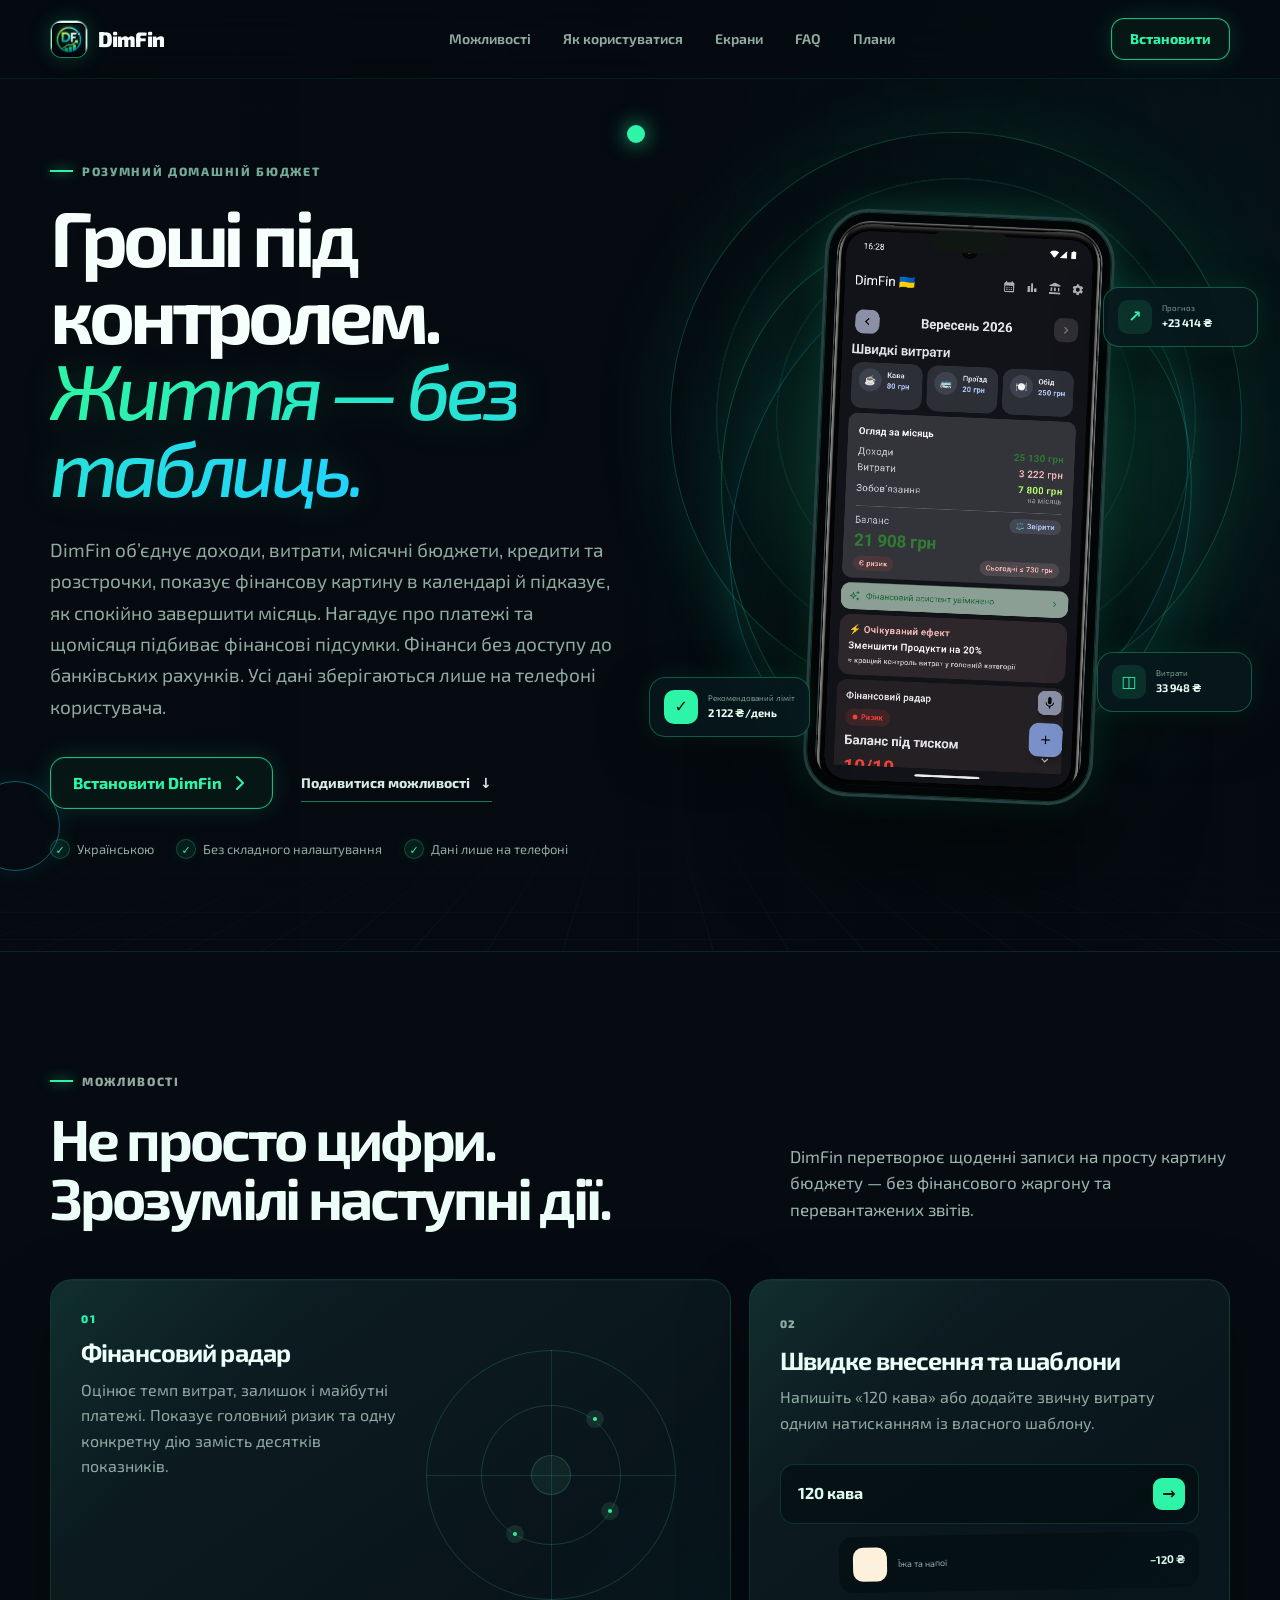
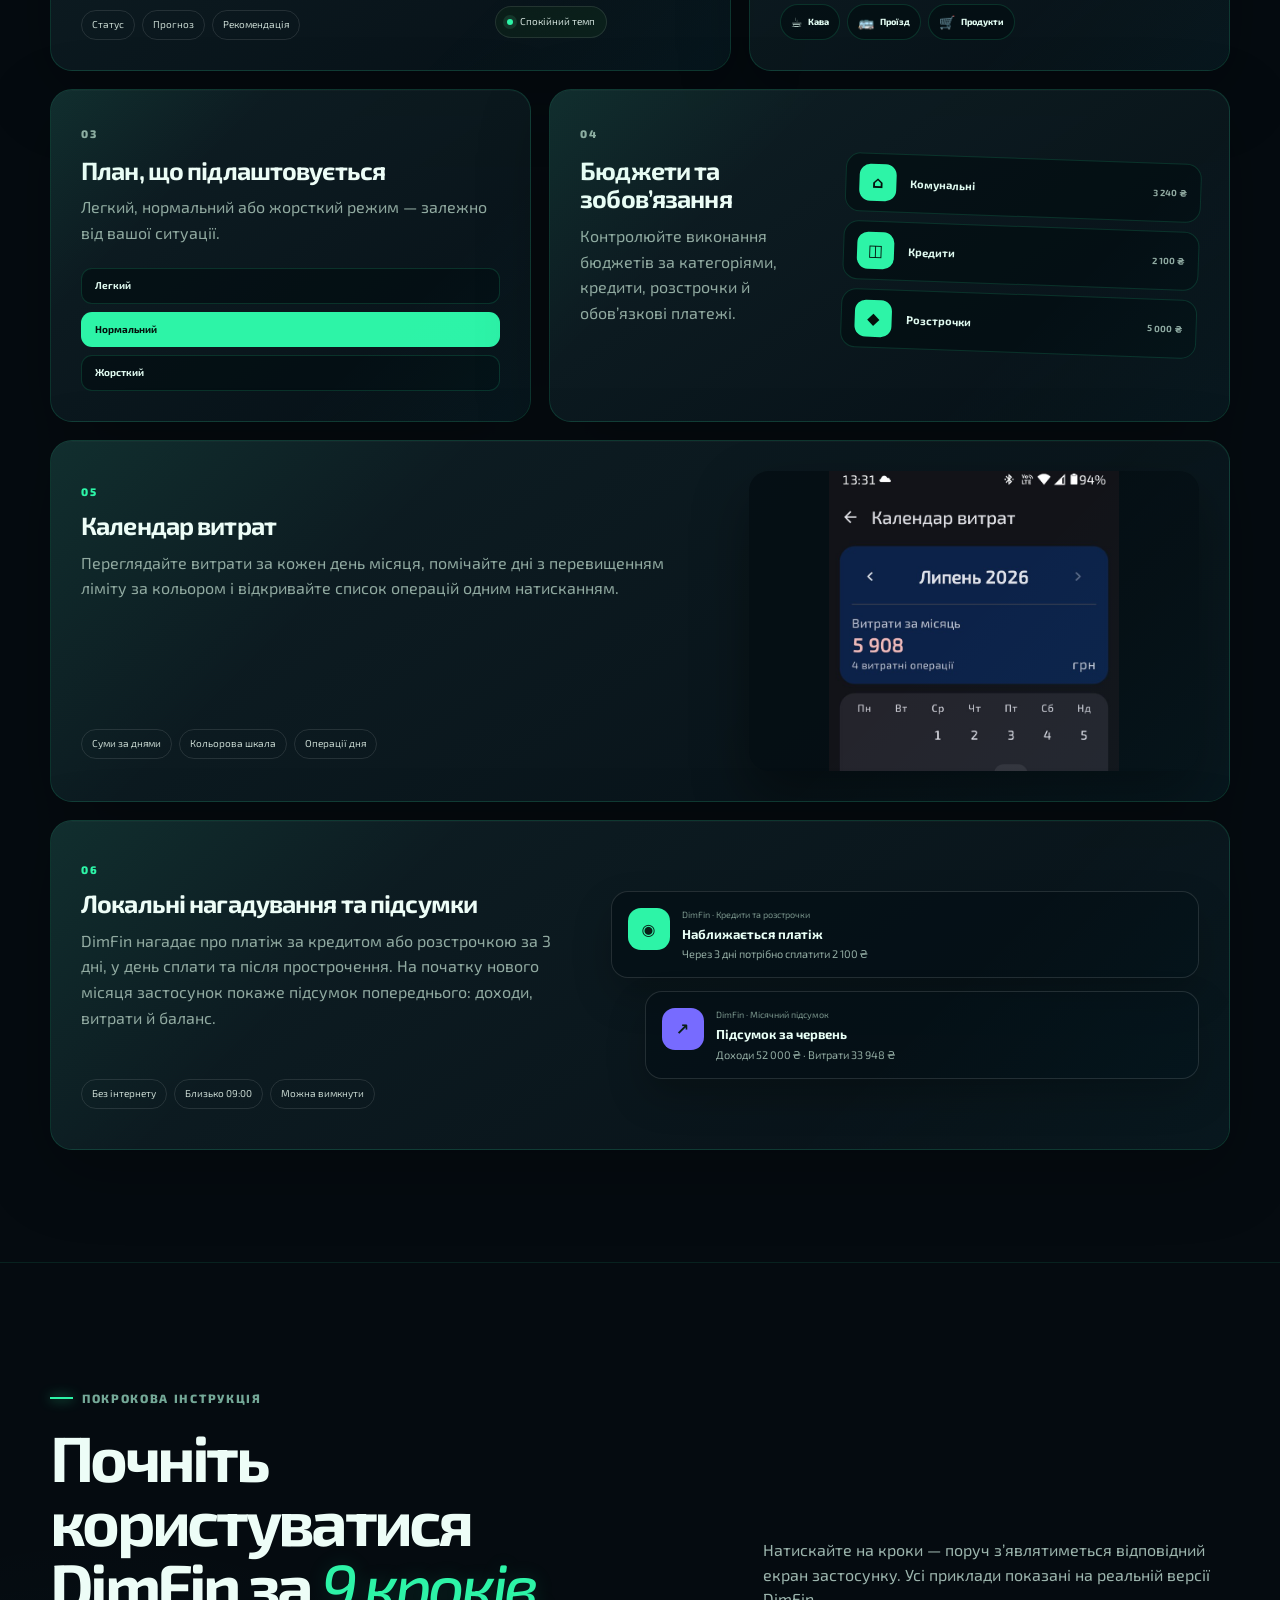
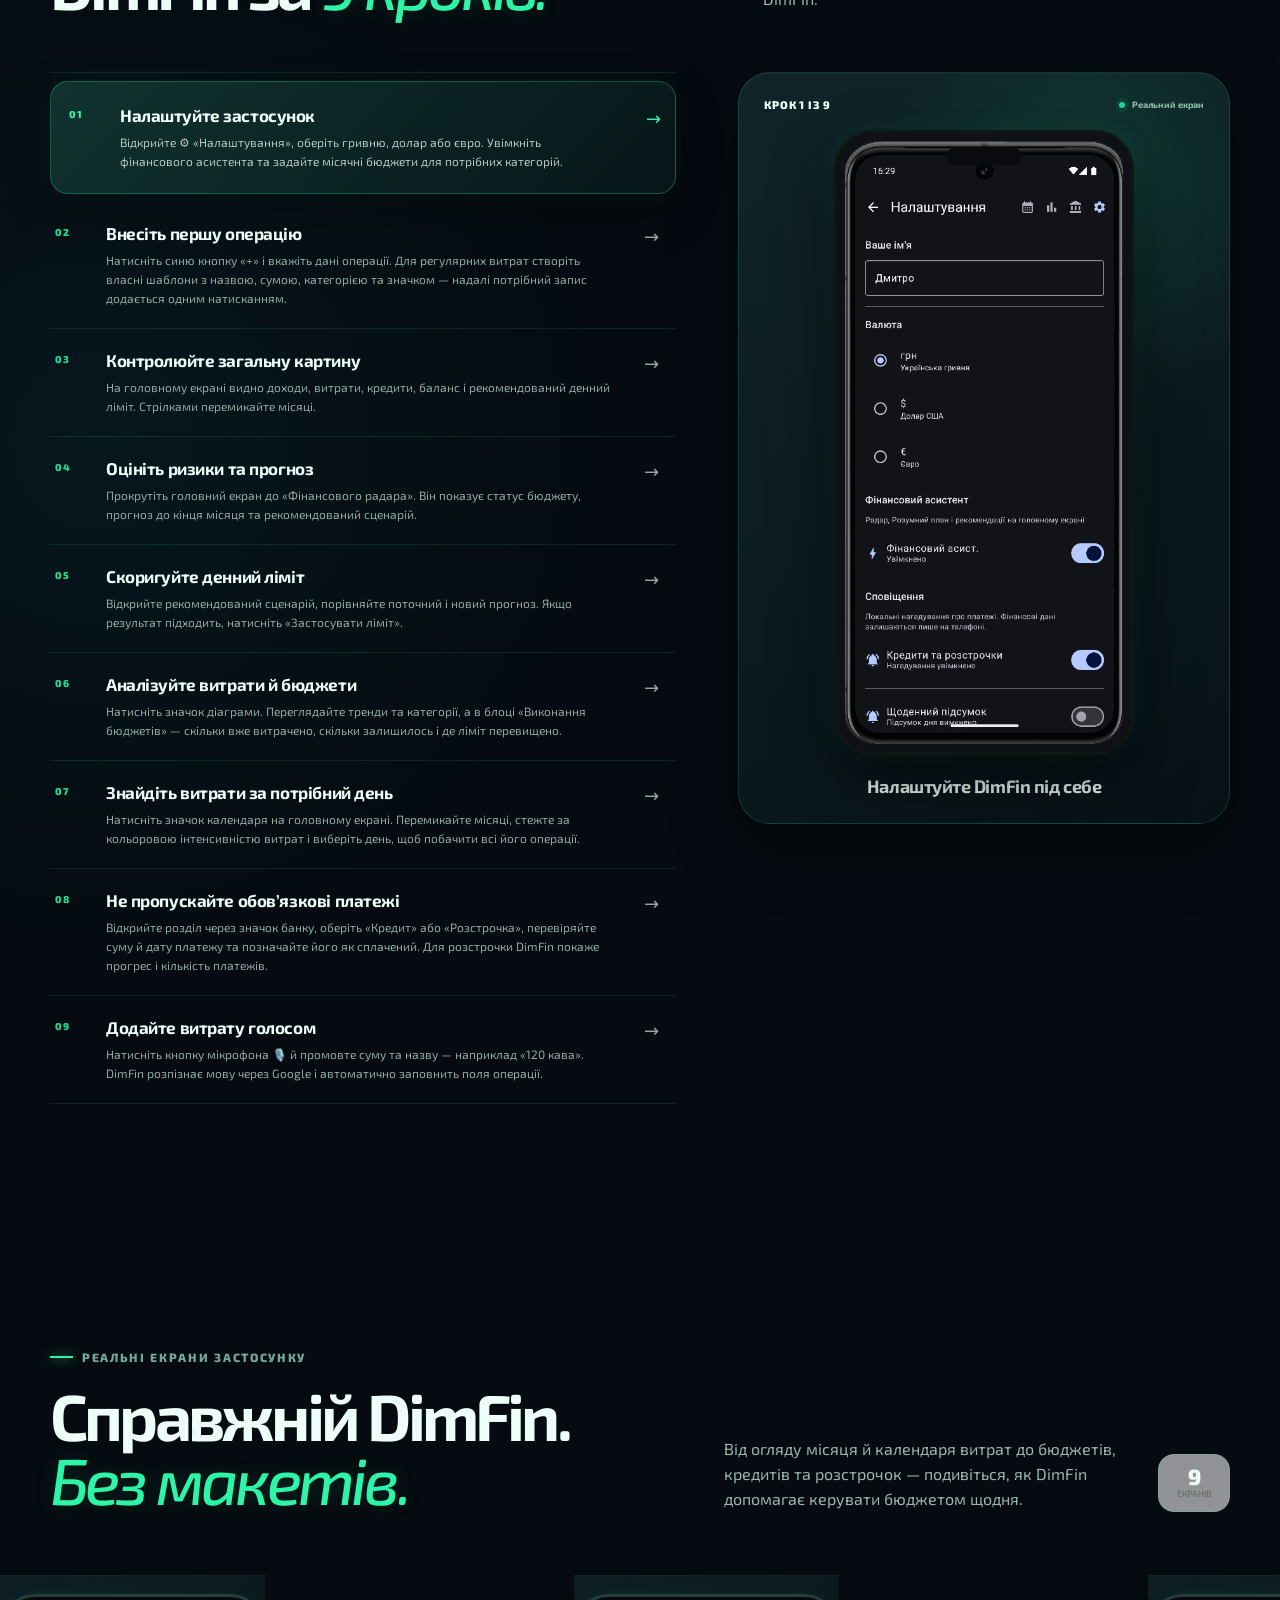
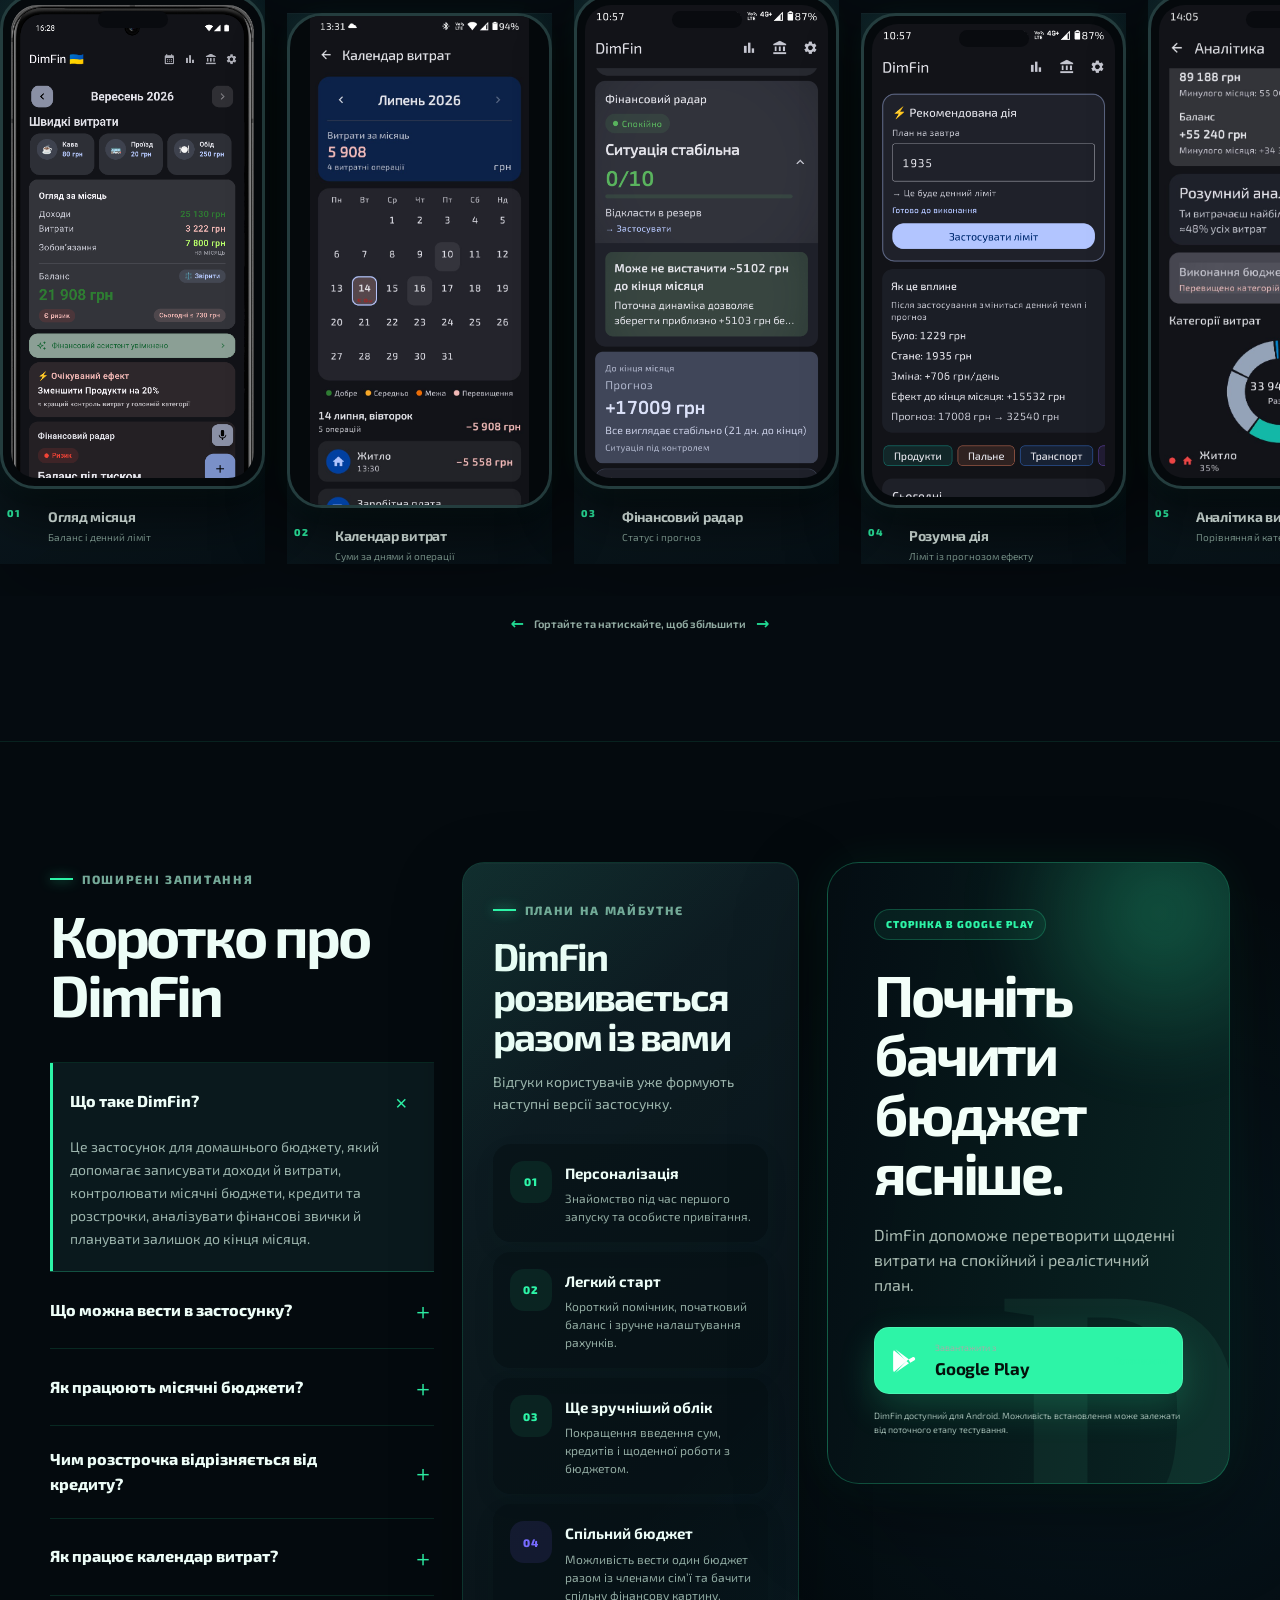
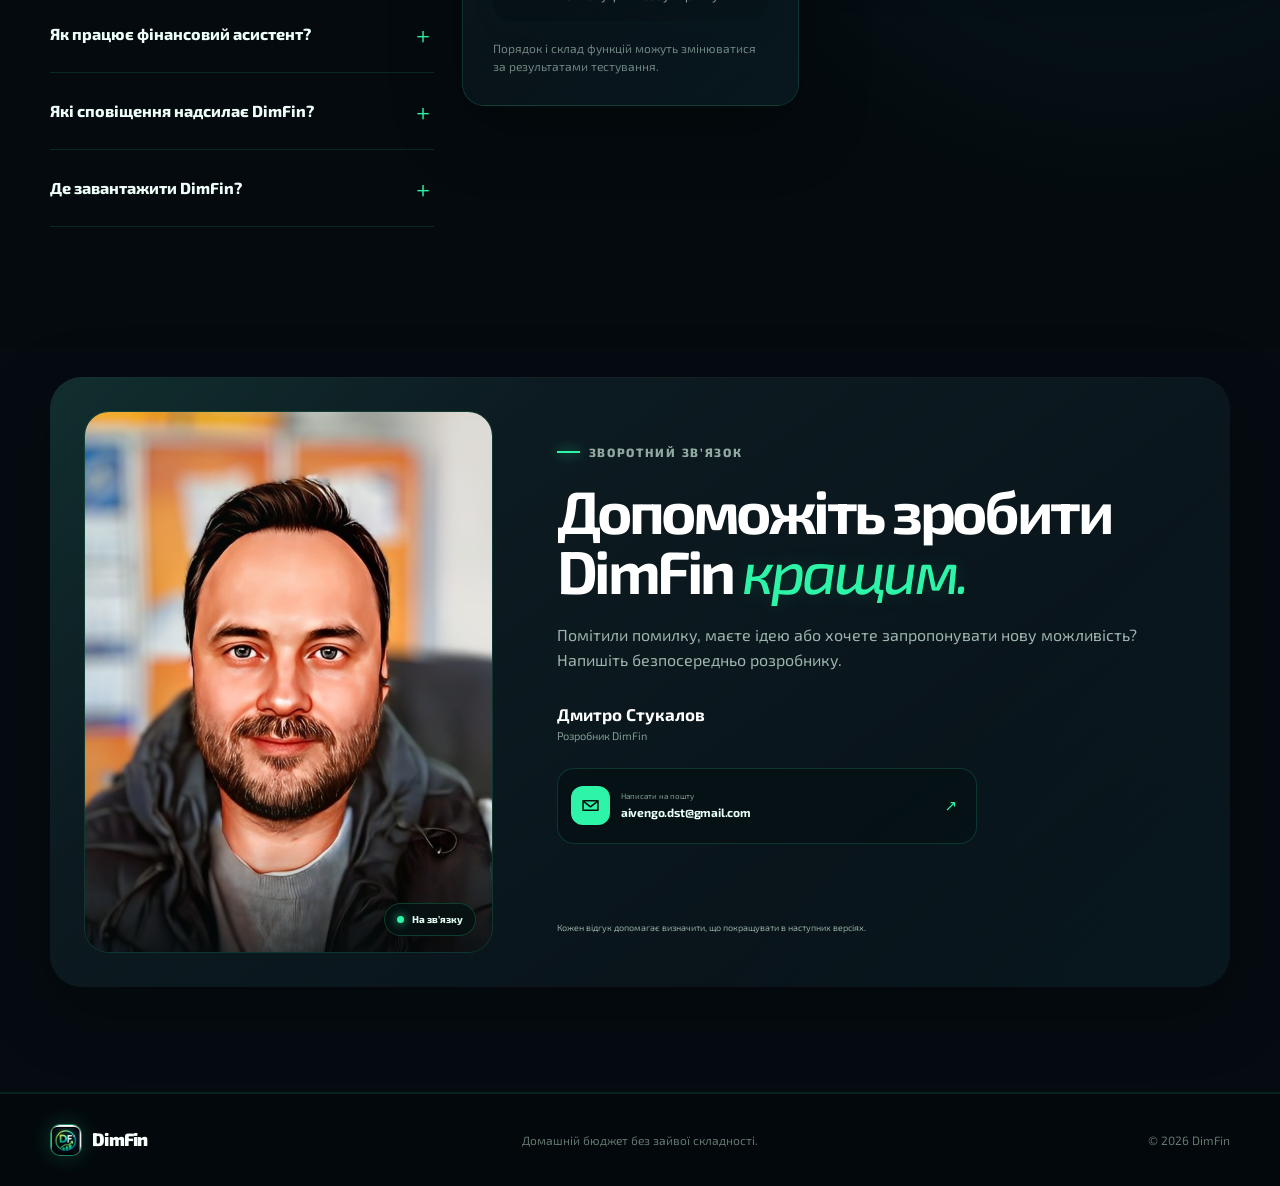
==== commit a918eb88: "Update guide screenshots: new overview, settings; add voice input step 09" ====
--- a/index.html
+++ b/index.html
@@ -211,7 +211,7 @@
           <div class="guide-heading">
             <div>
               <div class="eyebrow"><span></span> Покрокова інструкція</div>
-              <h2>Почніть користуватися<br />DimFin за <em>8 кроків.</em></h2>
+              <h2>Почніть користуватися<br />DimFin за <em>9 кроків.</em></h2>
             </div>
             <p>
               Натискайте на кроки — поруч з’являтиметься відповідний екран
@@ -356,11 +356,28 @@
                 </span>
                 <span class="guide-step-arrow" aria-hidden="true">→</span>
               </button>
+
+              <button
+                class="guide-step"
+                type="button"
+                role="tab"
+                aria-selected="false"
+                data-guide-step="9"
+                data-guide-image="assets/voice-input.png"
+                data-guide-title="Спробуйте голосове введення"
+              >
+                <span class="guide-step-number">09</span>
+                <span class="guide-step-copy">
+                  <strong>Додайте витрату голосом</strong>
+                  <small>Натисніть кнопку мікрофона 🎙️ й промовте суму та назву — наприклад «120 кава». DimFin розпізнає мову через Google і автоматично заповнить поля операції.</small>
+                </span>
+                <span class="guide-step-arrow" aria-hidden="true">→</span>
+              </button>
             </div>
 
             <div class="guide-preview" aria-live="polite">
               <div class="guide-preview-top">
-                <span data-guide-count>Крок 1 із 8</span>
+                <span data-guide-count>Крок 1 із 9</span>
                 <i><span></span> Реальний екран</i>
               </div>
               <div class="guide-phone">
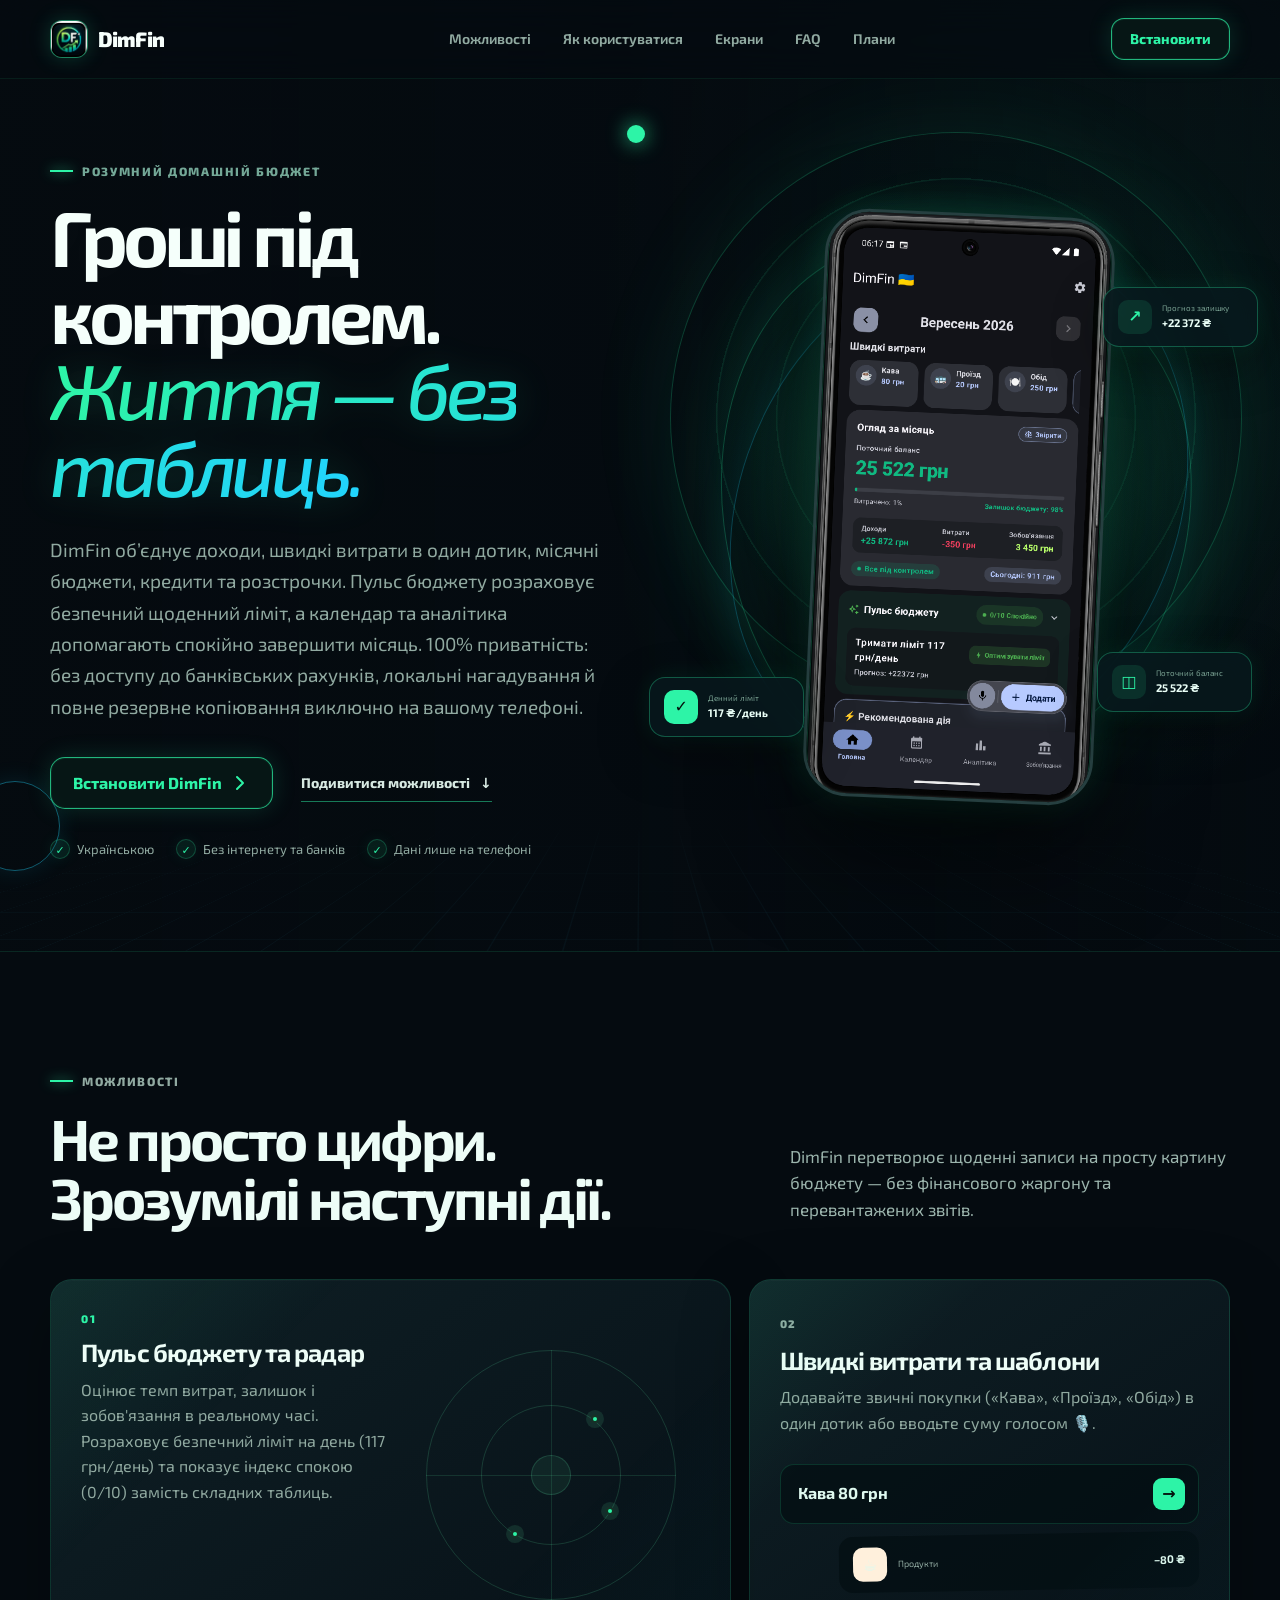
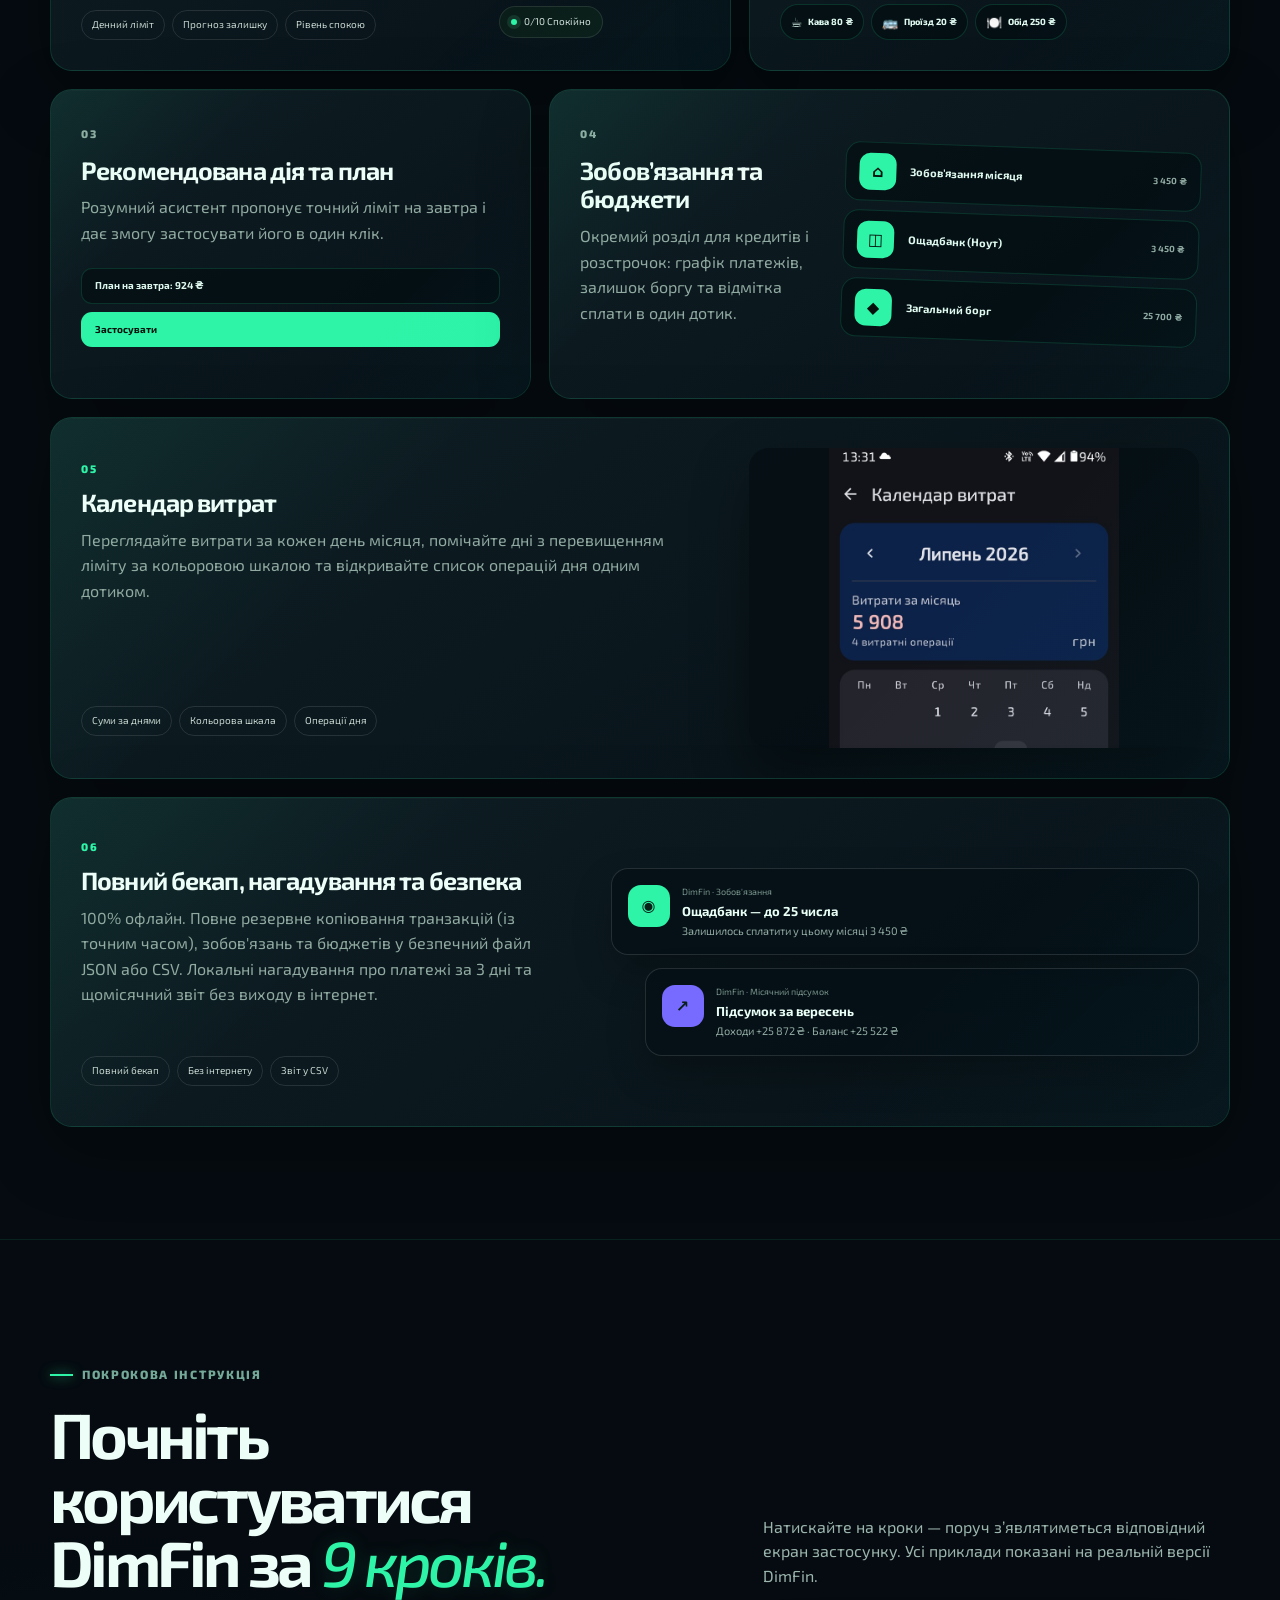
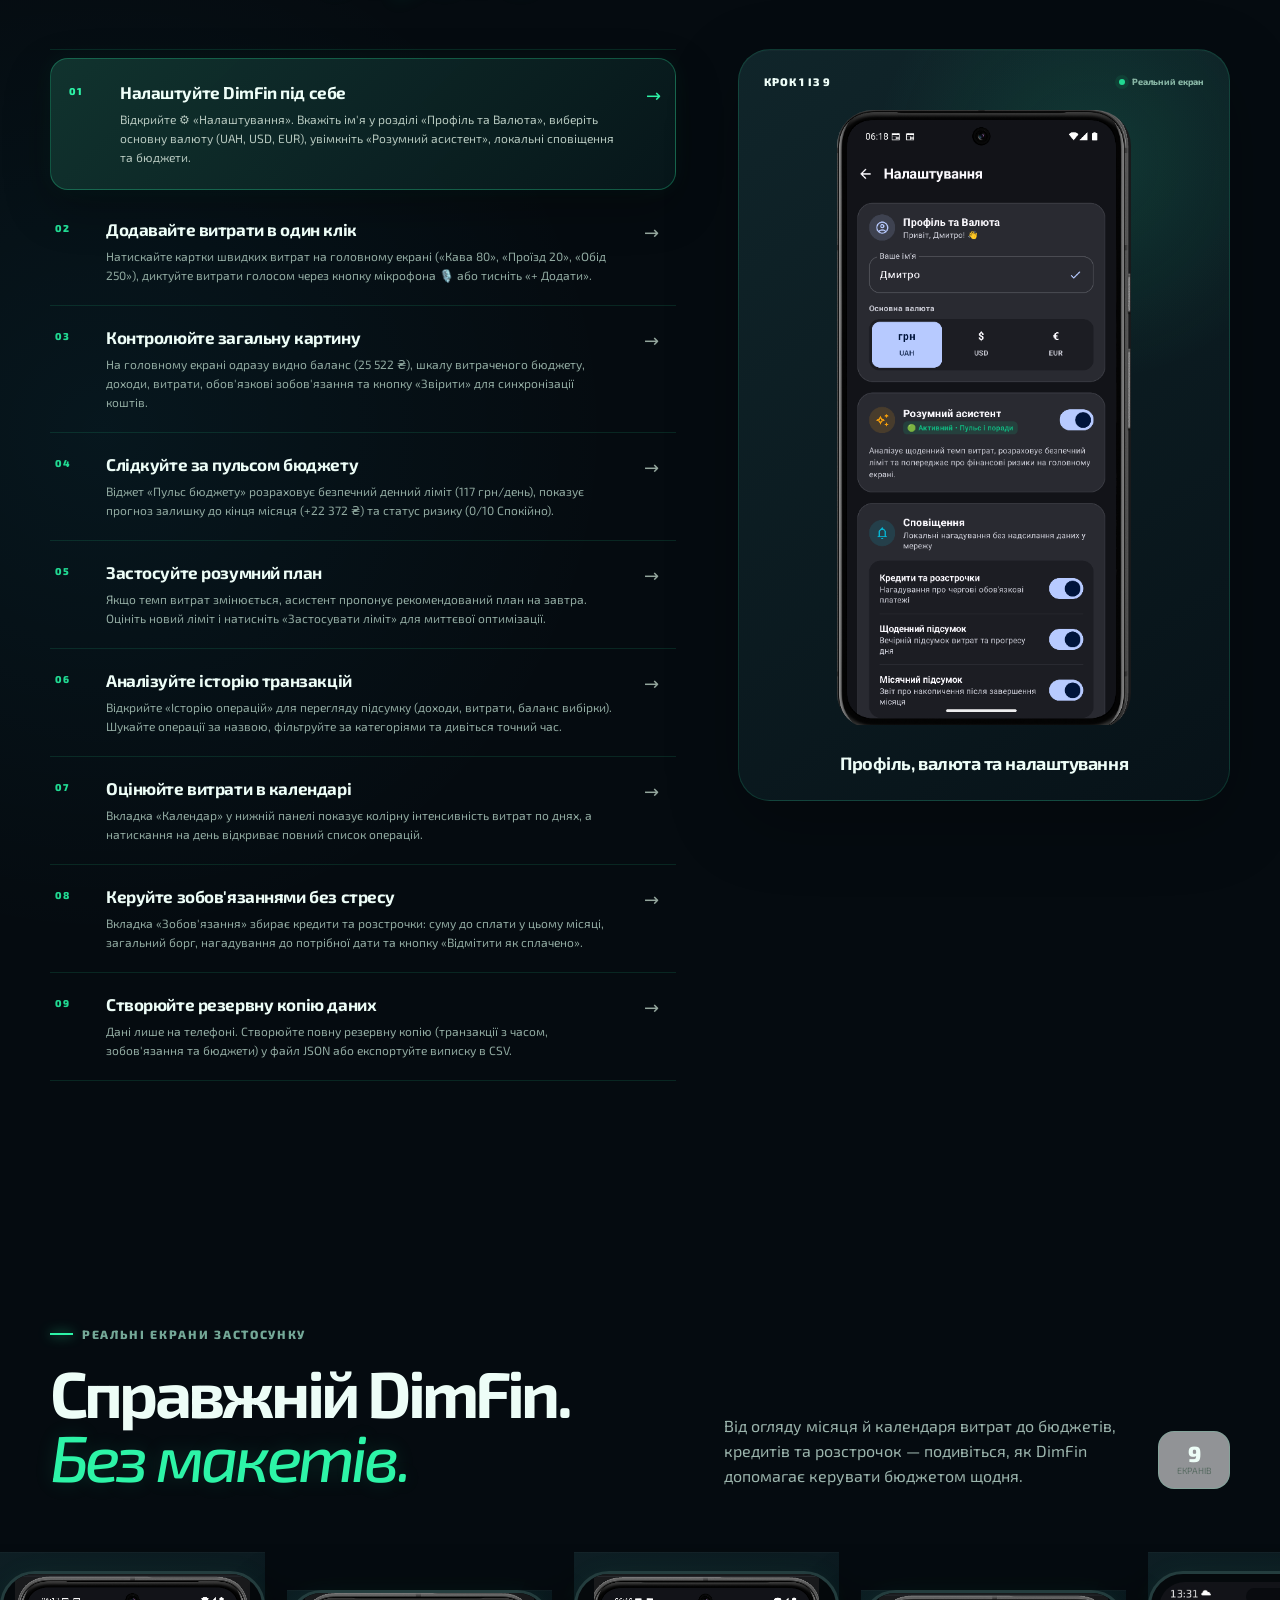
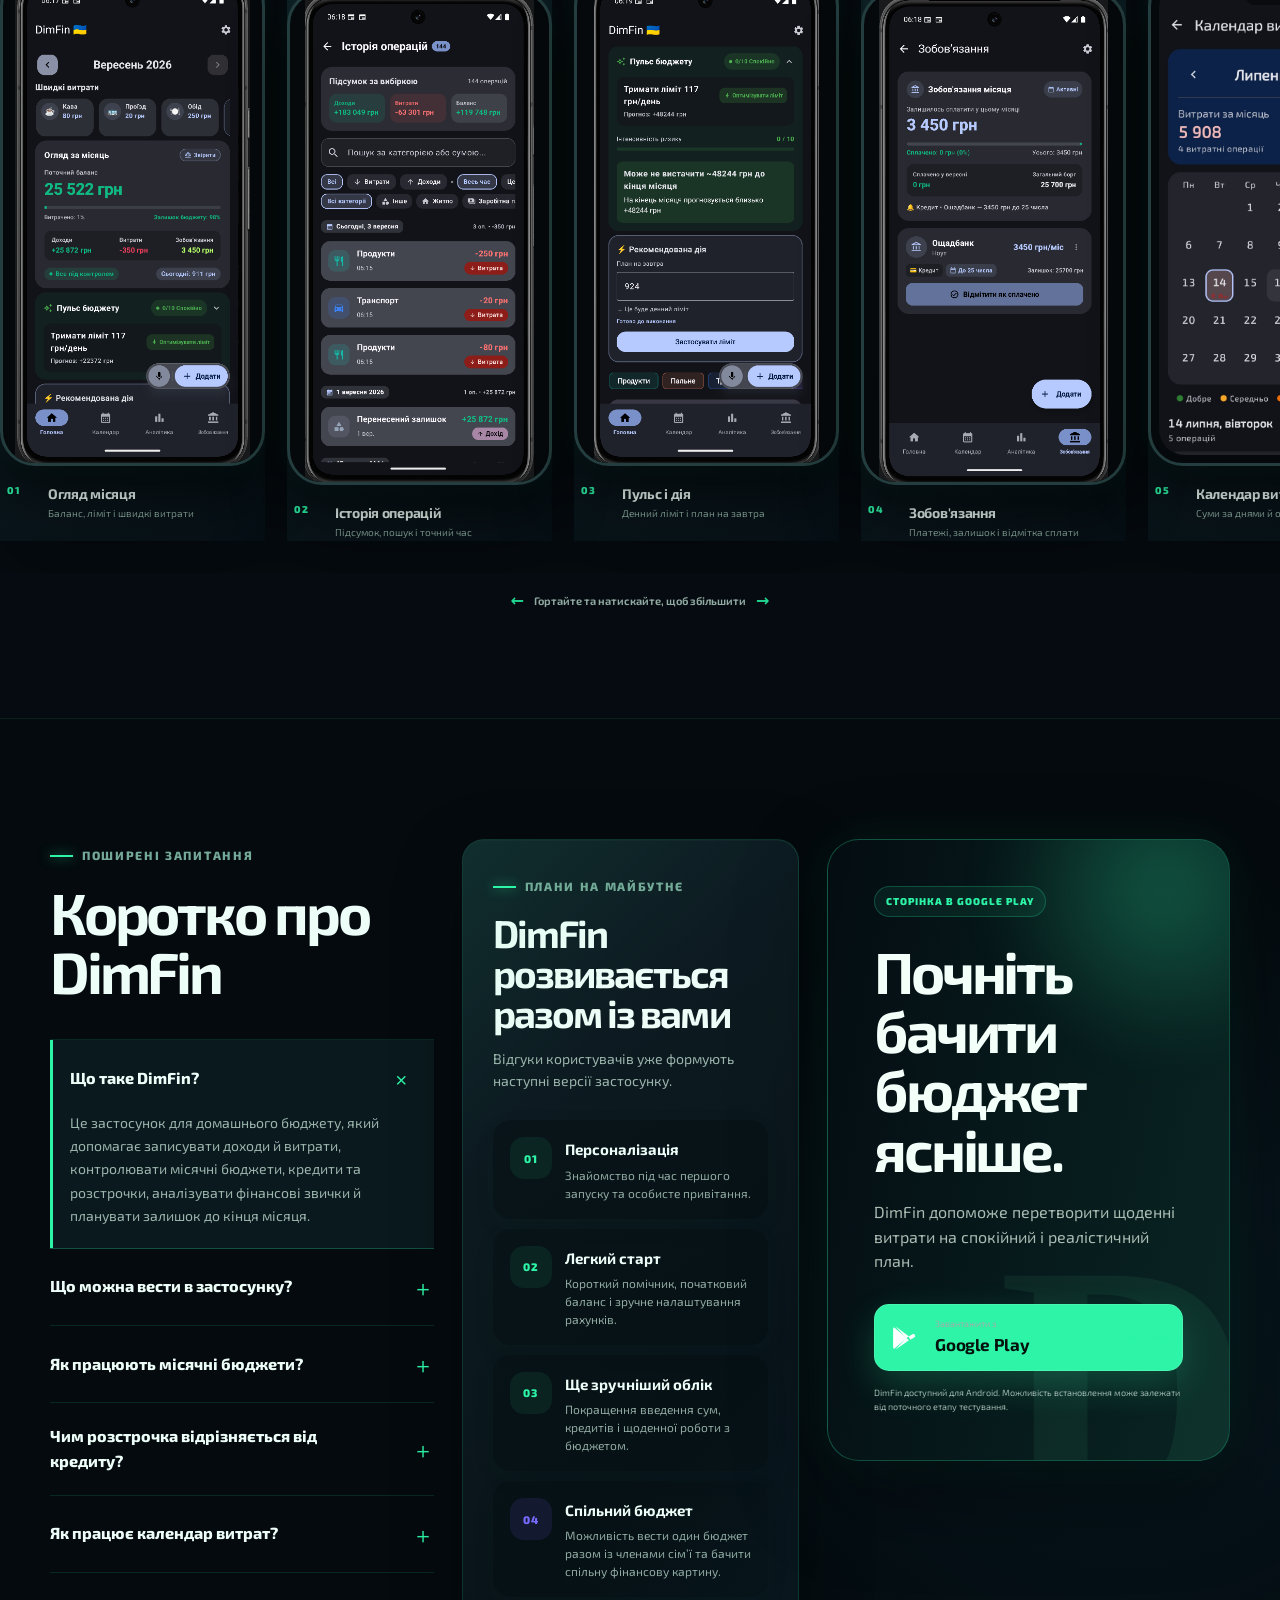
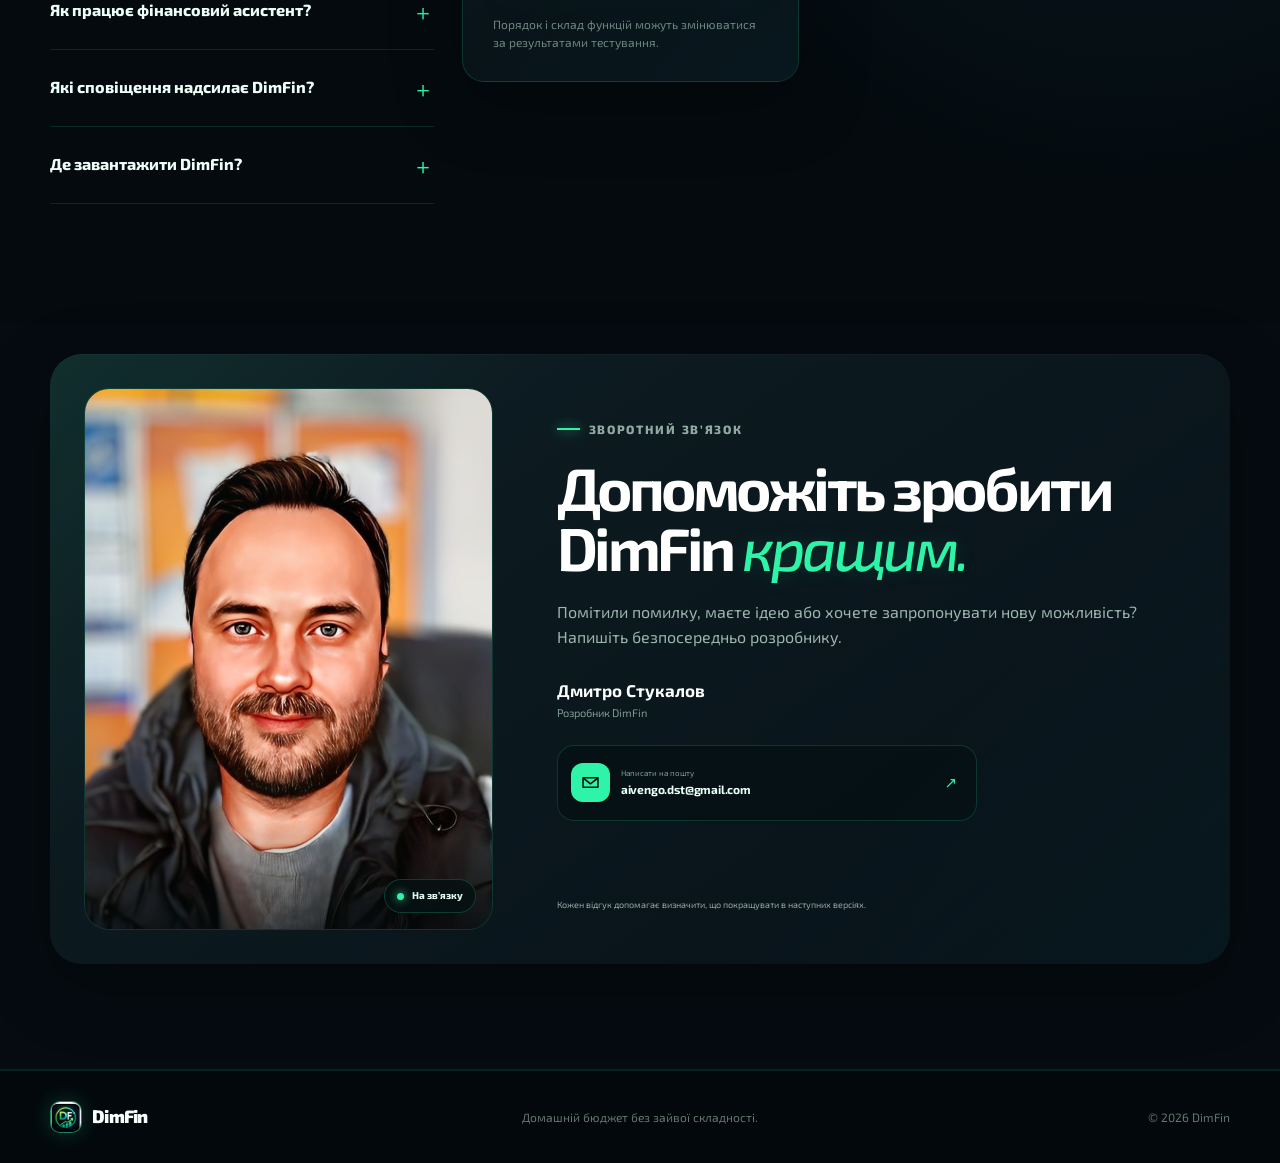
==== commit b3bd58b3: "Оновлення сайту для DimFin v1.1: нові скріншоти, актуалізація огляду та інструкції" ====
--- a/index.html
+++ b/index.html
@@ -37,11 +37,9 @@
             <div class="eyebrow"><span></span> Розумний домашній бюджет</div>
             <h1>Гроші під контролем. <em>Життя — без таблиць.</em></h1>
             <p class="hero-lead">
-              DimFin об’єднує доходи, витрати, місячні бюджети, кредити та розстрочки,
-              показує фінансову картину в календарі й підказує, як спокійно завершити місяць.
-              Нагадує про платежі та щомісяця підбиває фінансові підсумки.
-              Фінанси без доступу до банківських рахунків. Усі дані зберігаються лише
-              на телефоні користувача.
+              DimFin об’єднує доходи, швидкі витрати в один дотик, місячні бюджети, кредити та розстрочки.
+              Пульс бюджету розраховує безпечний щоденний ліміт, а календар та аналітика допомагають спокійно завершити місяць.
+              100% приватність: без доступу до банківських рахунків, локальні нагадування й повне резервне копіювання виключно на вашому телефоні.
             </p>
             <div class="hero-actions">
               <a class="button button-primary" href="#install">
@@ -52,7 +50,7 @@
             </div>
             <div class="hero-proof" aria-label="Переваги DimFin">
               <span><i aria-hidden="true">✓</i> Українською</span>
-              <span><i aria-hidden="true">✓</i> Без складного налаштування</span>
+              <span><i aria-hidden="true">✓</i> Без інтернету та банків</span>
               <span><i aria-hidden="true">✓</i> Дані лише на телефоні</span>
             </div>
           </div>
@@ -60,15 +58,14 @@
           <div class="product-visual" aria-label="Приклад головного екрана DimFin">
             <div class="visual-note visual-note-top" aria-hidden="true">
               <span class="note-icon">↗</span>
-              <div><small>Прогноз</small><strong>+23 414 ₴</strong></div>
+              <div><small>Прогноз залишку</small><strong>+22 372 ₴</strong></div>
             </div>
 
             <div class="phone-shell phone-shell-real">
-              <div class="phone-speaker"></div>
               <div class="app-screen app-screen-real">
                 <img
                   src="assets/overview.png"
-                  alt="Реальний головний екран DimFin зі швидкими витратами, оглядом бюджету, рекомендованим лімітом і фінансовим радаром"
+                  alt="Головний екран DimFin із швидкими витратами, оглядом місяця, пульсом бюджету та безпечним щоденним лімітом"
                   fetchpriority="high"
                   decoding="async"
                 />
@@ -77,12 +74,12 @@
 
             <div class="visual-note visual-note-bottom" aria-hidden="true">
               <span class="note-icon note-icon-dark">✓</span>
-              <div><small>Рекомендований ліміт</small><strong>2 122 ₴/день</strong></div>
+              <div><small>Денний ліміт</small><strong>117 ₴/день</strong></div>
             </div>
 
             <div class="visual-note visual-note-side" aria-hidden="true">
               <span class="note-icon">◫</span>
-              <div><small>Витрати</small><strong>33 948 ₴</strong></div>
+              <div><small>Поточний баланс</small><strong>25 522 ₴</strong></div>
             </div>
           </div>
         </div>
@@ -105,12 +102,12 @@
             <article class="feature-card feature-card-wide">
               <div class="feature-copy">
                 <span class="feature-number">01</span>
-                <h3>Фінансовий радар</h3>
-                <p>
-                  Оцінює темп витрат, залишок і майбутні платежі. Показує головний
-                  ризик та одну конкретну дію замість десятків показників.
-                </p>
-                <div class="tag-row"><span>Статус</span><span>Прогноз</span><span>Рекомендація</span></div>
+                <h3>Пульс бюджету та радар</h3>
+                <p>
+                  Оцінює темп витрат, залишок і зобов'язання в реальному часі. Розраховує безпечний
+                  ліміт на день (117 грн/день) та показує індекс спокою (0/10) замість складних таблиць.
+                </p>
+                <div class="tag-row"><span>Денний ліміт</span><span>Прогноз залишку</span><span>Рівень спокою</span></div>
               </div>
               <div class="radar-demo" aria-hidden="true">
                 <div class="radar-rings">
@@ -122,46 +119,46 @@
                   <i class="radar-point point-two"></i>
                   <i class="radar-point point-three"></i>
                 </div>
-                <div class="radar-caption"><span></span> Спокійний темп</div>
+                <div class="radar-caption"><span></span> 0/10 Спокійно</div>
               </div>
             </article>
 
             <article class="feature-card feature-card-quick">
               <span class="feature-number">02</span>
-              <h3>Швидке внесення та шаблони</h3>
-              <p>Напишіть «120 кава» або додайте звичну витрату одним натисканням із власного шаблону.</p>
+              <h3>Швидкі витрати та шаблони</h3>
+              <p>Додавайте звичні покупки («Кава», «Проїзд», «Обід») в один дотик або вводьте суму голосом 🎙️.</p>
               <div class="quick-input" aria-hidden="true">
-                <span>120 кава</span><i>→</i>
+                <span>Кава 80 грн</span><i>→</i>
               </div>
               <div class="quick-result" aria-hidden="true">
-                <span>☕</span><div><small>Їжа та напої</small><strong>−120 ₴</strong></div>
+                <span>☕</span><div><small>Продукти</small><strong>−80 ₴</strong></div>
               </div>
               <div class="template-row" aria-hidden="true">
-                <span><i>☕</i><b>Кава</b></span>
-                <span><i>🚌</i><b>Проїзд</b></span>
-                <span><i>🛒</i><b>Продукти</b></span>
+                <span><i>☕</i><b>Кава 80 ₴</b></span>
+                <span><i>🚌</i><b>Проїзд 20 ₴</b></span>
+                <span><i>🍽️</i><b>Обід 250 ₴</b></span>
               </div>
             </article>
 
             <article class="feature-card feature-card-plan">
               <span class="feature-number">03</span>
-              <h3>План, що підлаштовується</h3>
-              <p>Легкий, нормальний або жорсткий режим — залежно від вашої ситуації.</p>
+              <h3>Рекомендована дія та план</h3>
+              <p>Розумний асистент пропонує точний ліміт на завтра і дає змогу застосувати його в один клік.</p>
               <div class="plan-options" aria-hidden="true">
-                <span>Легкий</span><span class="selected">Нормальний <i>✓</i></span><span>Жорсткий</span>
+                <span>План на завтра: 924 ₴</span><span class="selected">Застосувати <i>✓</i></span>
               </div>
             </article>
 
             <article class="feature-card feature-card-categories">
               <div>
                 <span class="feature-number">04</span>
-                <h3>Бюджети та зобов’язання</h3>
-                <p>Контролюйте виконання бюджетів за категоріями, кредити, розстрочки й обов’язкові платежі.</p>
+                <h3>Зобов’язання та бюджети</h3>
+                <p>Окремий розділ для кредитів і розстрочок: графік платежів, залишок боргу та відмітка сплати в один дотик.</p>
               </div>
               <div class="category-stack" aria-hidden="true">
-                <div><span class="category-icon cat-one">⌂</span><b>Комунальні</b><small>3 240 ₴</small></div>
-                <div><span class="category-icon cat-two">◫</span><b>Кредити</b><small>2 100 ₴</small></div>
-                <div><span class="category-icon cat-three">◆</span><b>Розстрочки</b><small>5 000 ₴</small></div>
+                <div><span class="category-icon cat-one">⌂</span><b>Зобов'язання місяця</b><small>3 450 ₴</small></div>
+                <div><span class="category-icon cat-two">◫</span><b>Ощадбанк (Ноут)</b><small>3 450 ₴</small></div>
+                <div><span class="category-icon cat-three">◆</span><b>Загальний борг</b><small>25 700 ₴</small></div>
               </div>
             </article>
 
@@ -171,7 +168,7 @@
                 <h3>Календар витрат</h3>
                 <p>
                   Переглядайте витрати за кожен день місяця, помічайте дні з
-                  перевищенням ліміту за кольором і відкривайте список операцій одним натисканням.
+                  перевищенням ліміту за кольоровою шкалою та відкривайте список операцій дня одним дотиком.
                 </p>
                 <div class="tag-row"><span>Суми за днями</span><span>Кольорова шкала</span><span>Операції дня</span></div>
               </div>
@@ -183,22 +180,21 @@
             <article class="feature-card feature-card-notifications">
               <div class="feature-copy">
                 <span class="feature-number">06</span>
-                <h3>Локальні нагадування та підсумки</h3>
-                <p>
-                  DimFin нагадає про платіж за кредитом або розстрочкою за 3 дні,
-                  у день сплати та після прострочення. На початку нового місяця застосунок
-                  покаже підсумок попереднього: доходи, витрати й баланс.
-                </p>
-                <div class="tag-row"><span>Без інтернету</span><span>Близько 09:00</span><span>Можна вимкнути</span></div>
+                <h3>Повний бекап, нагадування та безпека</h3>
+                <p>
+                  100% офлайн. Повне резервне копіювання транзакцій (із точним часом), зобов'язань та бюджетів у безпечний файл JSON або CSV.
+                  Локальні нагадування про платежі за 3 дні та щомісячний звіт без виходу в інтернет.
+                </p>
+                <div class="tag-row"><span>Повний бекап</span><span>Без інтернету</span><span>Звіт у CSV</span></div>
               </div>
               <div class="notification-showcase" aria-hidden="true">
                 <div class="notification-item notification-item-credit">
                   <span>◉</span>
-                  <div><small>DimFin · Кредити та розстрочки</small><strong>Наближається платіж</strong><p>Через 3 дні потрібно сплатити 2 100 ₴</p></div>
+                  <div><small>DimFin · Зобов'язання</small><strong>Ощадбанк — до 25 числа</strong><p>Залишилось сплатити у цьому місяці 3 450 ₴</p></div>
                 </div>
                 <div class="notification-item notification-item-summary">
                   <span>↗</span>
-                  <div><small>DimFin · Місячний підсумок</small><strong>Підсумок за червень</strong><p>Доходи 52 000 ₴ · Витрати 33 948 ₴</p></div>
+                  <div><small>DimFin · Місячний підсумок</small><strong>Підсумок за вересень</strong><p>Доходи +25 872 ₴ · Баланс +25 522 ₴</p></div>
                 </div>
               </div>
             </article>
@@ -228,12 +224,12 @@
                 aria-selected="true"
                 data-guide-step="1"
                 data-guide-image="assets/settings.png"
-                data-guide-title="Налаштуйте DimFin під себе"
+                data-guide-title="Профіль, валюта та налаштування"
               >
                 <span class="guide-step-number">01</span>
                 <span class="guide-step-copy">
-                  <strong>Налаштуйте застосунок</strong>
-                  <small>Відкрийте ⚙️ «Налаштування», оберіть гривню, долар або євро. Увімкніть фінансового асистента та задайте місячні бюджети для потрібних категорій.</small>
+                  <strong>Налаштуйте DimFin під себе</strong>
+                  <small>Відкрийте ⚙️ «Налаштування». Вкажіть ім'я у розділі «Профіль та Валюта», виберіть основну валюту (UAH, USD, EUR), увімкніть «Розумний асистент», локальні сповіщення та бюджети.</small>
                 </span>
                 <span class="guide-step-arrow" aria-hidden="true">→</span>
               </button>
@@ -244,13 +240,13 @@
                 role="tab"
                 aria-selected="false"
                 data-guide-step="2"
-                data-guide-image="assets/transactions.png"
-                data-guide-title="Додавайте витрати зручним способом"
+                data-guide-image="assets/overview.png"
+                data-guide-title="Швидкі витрати, шаблони та голос"
               >
                 <span class="guide-step-number">02</span>
                 <span class="guide-step-copy">
-                  <strong>Внесіть першу операцію</strong>
-                  <small>Натисніть синю кнопку «+» і вкажіть дані операції. Для регулярних витрат створіть власні шаблони з назвою, сумою, категорією та значком — надалі потрібний запис додається одним натисканням.</small>
+                  <strong>Додавайте витрати в один клік</strong>
+                  <small>Натискайте картки швидких витрат на головному екрані («Кава 80», «Проїзд 20», «Обід 250»), диктуйте витрати голосом через кнопку мікрофона 🎙️ або тисніть «+ Додати».</small>
                 </span>
                 <span class="guide-step-arrow" aria-hidden="true">→</span>
               </button>
@@ -262,12 +258,12 @@
                 aria-selected="false"
                 data-guide-step="3"
                 data-guide-image="assets/overview.png"
-                data-guide-title="Перевіряйте огляд місяця"
+                data-guide-title="Огляд за місяць і поточний баланс"
               >
                 <span class="guide-step-number">03</span>
                 <span class="guide-step-copy">
                   <strong>Контролюйте загальну картину</strong>
-                  <small>На головному екрані видно доходи, витрати, кредити, баланс і рекомендований денний ліміт. Стрілками перемикайте місяці.</small>
+                  <small>На головному екрані одразу видно баланс (25 522 ₴), шкалу витраченого бюджету, доходи, витрати, обов'язкові зобов'язання та кнопку «Звірити» для синхронізації коштів.</small>
                 </span>
                 <span class="guide-step-arrow" aria-hidden="true">→</span>
               </button>
@@ -278,13 +274,13 @@
                 role="tab"
                 aria-selected="false"
                 data-guide-step="4"
-                data-guide-image="assets/radar.png"
-                data-guide-title="Читайте фінансовий радар"
+                data-guide-image="assets/smart-action.png"
+                data-guide-title="Пульс бюджету та безпечний ліміт"
               >
                 <span class="guide-step-number">04</span>
                 <span class="guide-step-copy">
-                  <strong>Оцініть ризики та прогноз</strong>
-                  <small>Прокрутіть головний екран до «Фінансового радара». Він показує статус бюджету, прогноз до кінця місяця та рекомендований сценарій.</small>
+                  <strong>Слідкуйте за пульсом бюджету</strong>
+                  <small>Віджет «Пульс бюджету» розраховує безпечний денний ліміт (117 грн/день), показує прогноз залишку до кінця місяця (+22 372 ₴) та статус ризику (0/10 Спокійно).</small>
                 </span>
                 <span class="guide-step-arrow" aria-hidden="true">→</span>
               </button>
@@ -296,12 +292,12 @@
                 aria-selected="false"
                 data-guide-step="5"
                 data-guide-image="assets/smart-action.png"
-                data-guide-title="Застосуйте рекомендовану дію"
+                data-guide-title="Рекомендована дія та план на завтра"
               >
                 <span class="guide-step-number">05</span>
                 <span class="guide-step-copy">
-                  <strong>Скоригуйте денний ліміт</strong>
-                  <small>Відкрийте рекомендований сценарій, порівняйте поточний і новий прогноз. Якщо результат підходить, натисніть «Застосувати ліміт».</small>
+                  <strong>Застосуйте розумний план</strong>
+                  <small>Якщо темп витрат змінюється, асистент пропонує рекомендований план на завтра. Оцініть новий ліміт і натисніть «Застосувати ліміт» для миттєвої оптимізації.</small>
                 </span>
                 <span class="guide-step-arrow" aria-hidden="true">→</span>
               </button>
@@ -312,13 +308,13 @@
                 role="tab"
                 aria-selected="false"
                 data-guide-step="6"
-                data-guide-image="assets/analytics.png"
-                data-guide-title="Аналізуйте структуру витрат"
+                data-guide-image="assets/transactions.png"
+                data-guide-title="Історія операцій, фільтри та точний час"
               >
                 <span class="guide-step-number">06</span>
                 <span class="guide-step-copy">
-                  <strong>Аналізуйте витрати й бюджети</strong>
-                  <small>Натисніть значок діаграми. Переглядайте тренди та категорії, а в блоці «Виконання бюджетів» — скільки вже витрачено, скільки залишилось і де ліміт перевищено.</small>
+                  <strong>Аналізуйте історію транзакцій</strong>
+                  <small>Відкрийте «Історію операцій» для перегляду підсумку (доходи, витрати, баланс вибірки). Шукайте операції за назвою, фільтруйте за категоріями та дивіться точний час.</small>
                 </span>
                 <span class="guide-step-arrow" aria-hidden="true">→</span>
               </button>
@@ -330,12 +326,12 @@
                 aria-selected="false"
                 data-guide-step="7"
                 data-guide-image="assets/calendar.png"
-                data-guide-title="Переглядайте витрати в календарі"
+                data-guide-title="Календар щоденних витрат"
               >
                 <span class="guide-step-number">07</span>
                 <span class="guide-step-copy">
-                  <strong>Знайдіть витрати за потрібний день</strong>
-                  <small>Натисніть значок календаря на головному екрані. Перемикайте місяці, стежте за кольоровою інтенсивністю витрат і виберіть день, щоб побачити всі його операції.</small>
+                  <strong>Оцінюйте витрати в календарі</strong>
+                  <small>Вкладка «Календар» у нижній панелі показує колірну інтенсивність витрат по днях, а натискання на день відкриває повний список операцій.</small>
                 </span>
                 <span class="guide-step-arrow" aria-hidden="true">→</span>
               </button>
@@ -347,12 +343,12 @@
                 aria-selected="false"
                 data-guide-step="8"
                 data-guide-image="assets/credits.png"
-                data-guide-title="Контролюйте кредити та розстрочки"
+                data-guide-title="Зобов'язання, кредити та розстрочки"
               >
                 <span class="guide-step-number">08</span>
                 <span class="guide-step-copy">
-                  <strong>Не пропускайте обов’язкові платежі</strong>
-                  <small>Відкрийте розділ через значок банку, оберіть «Кредит» або «Розстрочка», перевіряйте суму й дату платежу та позначайте його як сплачений. Для розстрочки DimFin покаже прогрес і кількість платежів.</small>
+                  <strong>Керуйте зобов'язаннями без стресу</strong>
+                  <small>Вкладка «Зобов'язання» збирає кредити та розстрочки: суму до сплати у цьому місяці, загальний борг, нагадування до потрібної дати та кнопку «Відмітити як сплачено».</small>
                 </span>
                 <span class="guide-step-arrow" aria-hidden="true">→</span>
               </button>
@@ -363,13 +359,13 @@
                 role="tab"
                 aria-selected="false"
                 data-guide-step="9"
-                data-guide-image="assets/voice-input.png"
-                data-guide-title="Спробуйте голосове введення"
+                data-guide-image="assets/settings.png"
+                data-guide-title="Повний бекап і 100% приватність"
               >
                 <span class="guide-step-number">09</span>
                 <span class="guide-step-copy">
-                  <strong>Додайте витрату голосом</strong>
-                  <small>Натисніть кнопку мікрофона 🎙️ й промовте суму та назву — наприклад «120 кава». DimFin розпізнає мову через Google і автоматично заповнить поля операції.</small>
+                  <strong>Створюйте резервну копію даних</strong>
+                  <small>Дані лише на телефоні. Створюйте повну резервну копію (транзакції з часом, зобов'язання та бюджети) у файл JSON або експортуйте виписку в CSV.</small>
                 </span>
                 <span class="guide-step-arrow" aria-hidden="true">→</span>
               </button>
@@ -380,7 +376,7 @@
                 <span data-guide-count>Крок 1 із 9</span>
                 <i><span></span> Реальний екран</i>
               </div>
-              <div class="guide-phone">
+              <div class="guide-phone is-framed-screenshot">
                 <span class="guide-phone-speaker" aria-hidden="true"></span>
                 <img
                   data-guide-preview-image
@@ -390,7 +386,7 @@
                   decoding="async"
                 />
               </div>
-              <strong class="guide-preview-title" data-guide-preview-title>Налаштуйте DimFin під себе</strong>
+              <strong class="guide-preview-title" data-guide-preview-title>Профіль, валюта та налаштування</strong>
             </div>
           </div>
         </div>
@@ -414,48 +410,48 @@
 
           <div class="screen-rail" tabindex="0" aria-label="Галерея екранів DimFin">
             <button class="screen-shot-card" type="button" data-screenshot="assets/overview.png" data-caption="Огляд місяця">
-              <span class="screen-device"><img src="assets/overview.png" alt="Огляд місяця в DimFin" loading="lazy" decoding="async" /></span>
-              <span class="screen-caption"><i>01</i><span><strong>Огляд місяця</strong><small>Баланс і денний ліміт</small></span></span>
+              <span class="screen-device screen-device-framed"><img src="assets/overview.png" alt="Огляд місяця в DimFin" loading="lazy" decoding="async" /></span>
+              <span class="screen-caption"><i>01</i><span><strong>Огляд місяця</strong><small>Баланс, ліміт і швидкі витрати</small></span></span>
+            </button>
+
+            <button class="screen-shot-card" type="button" data-screenshot="assets/transactions.png" data-caption="Історія операцій">
+              <span class="screen-device screen-device-framed"><img src="assets/transactions.png" alt="Історія операцій, пошук і фільтри у DimFin" loading="lazy" decoding="async" /></span>
+              <span class="screen-caption"><i>02</i><span><strong>Історія операцій</strong><small>Підсумок, пошук і точний час</small></span></span>
+            </button>
+
+            <button class="screen-shot-card" type="button" data-screenshot="assets/smart-action.png" data-caption="Пульс бюджету та Рекомендована дія">
+              <span class="screen-device screen-device-framed"><img src="assets/smart-action.png" alt="Пульс бюджету та рекомендована дія" loading="lazy" decoding="async" /></span>
+              <span class="screen-caption"><i>03</i><span><strong>Пульс і дія</strong><small>Денний ліміт і план на завтра</small></span></span>
+            </button>
+
+            <button class="screen-shot-card" type="button" data-screenshot="assets/credits.png" data-caption="Зобов'язання та розстрочки">
+              <span class="screen-device screen-device-framed"><img src="assets/credits.png" alt="Облік зобов'язань, кредитів і розстрочок у DimFin" loading="lazy" decoding="async" /></span>
+              <span class="screen-caption"><i>04</i><span><strong>Зобов'язання</strong><small>Платежі, залишок і відмітка сплати</small></span></span>
             </button>
 
             <button class="screen-shot-card" type="button" data-screenshot="assets/calendar.png" data-caption="Календар витрат">
-              <span class="screen-device screen-device-framed"><img src="assets/calendar.png" alt="Календар витрат DimFin із сумами за днями та кольоровою шкалою" loading="lazy" decoding="async" /></span>
-              <span class="screen-caption"><i>02</i><span><strong>Календар витрат</strong><small>Суми за днями й операції</small></span></span>
-            </button>
-
-            <button class="screen-shot-card" type="button" data-screenshot="assets/radar.png" data-caption="Фінансовий радар">
-              <span class="screen-device"><img src="assets/radar.png" alt="Фінансовий радар DimFin" loading="lazy" decoding="async" /></span>
-              <span class="screen-caption"><i>03</i><span><strong>Фінансовий радар</strong><small>Статус і прогноз</small></span></span>
-            </button>
-
-            <button class="screen-shot-card" type="button" data-screenshot="assets/smart-action.png" data-caption="Рекомендована дія">
-              <span class="screen-device"><img src="assets/smart-action.png" alt="Рекомендована дія та новий денний ліміт" loading="lazy" decoding="async" /></span>
-              <span class="screen-caption"><i>04</i><span><strong>Розумна дія</strong><small>Ліміт із прогнозом ефекту</small></span></span>
+              <span class="screen-device"><img src="assets/calendar.png" alt="Календар витрат DimFin із сумами за днями та кольоровою шкалою" loading="lazy" decoding="async" /></span>
+              <span class="screen-caption"><i>05</i><span><strong>Календар витрат</strong><small>Суми за днями й операції</small></span></span>
             </button>
 
             <button class="screen-shot-card" type="button" data-screenshot="assets/analytics-overview.png" data-caption="Аналітика витрат">
               <span class="screen-device"><img src="assets/analytics-overview.png" alt="Аналітика витрат, розумний аналіз і категорії у DimFin" loading="lazy" decoding="async" /></span>
-              <span class="screen-caption"><i>05</i><span><strong>Аналітика витрат</strong><small>Порівняння й категорії</small></span></span>
+              <span class="screen-caption"><i>06</i><span><strong>Аналітика витрат</strong><small>Порівняння й категорії</small></span></span>
             </button>
 
             <button class="screen-shot-card" type="button" data-screenshot="assets/analytics.png" data-caption="Виконання місячних бюджетів">
               <span class="screen-device"><img src="assets/analytics.png" alt="Виконання місячних бюджетів за категоріями в DimFin" loading="lazy" decoding="async" /></span>
-              <span class="screen-caption"><i>06</i><span><strong>Місячні бюджети</strong><small>Прогрес за категоріями</small></span></span>
-            </button>
-
-            <button class="screen-shot-card" type="button" data-screenshot="assets/transactions.png" data-caption="Історія транзакцій">
-              <span class="screen-device"><img src="assets/transactions.png" alt="Список транзакцій у DimFin" loading="lazy" decoding="async" /></span>
-              <span class="screen-caption"><i>07</i><span><strong>Транзакції</strong><small>Пошук, фільтри й категорії</small></span></span>
-            </button>
-
-            <button class="screen-shot-card" type="button" data-screenshot="assets/credits.png" data-caption="Кредити та розстрочки">
-              <span class="screen-device"><img src="assets/credits.png" alt="Облік кредитів, розстрочок і щомісячних платежів у DimFin" loading="lazy" decoding="async" /></span>
-              <span class="screen-caption"><i>08</i><span><strong>Кредити й розстрочки</strong><small>Платежі та реальний прогрес</small></span></span>
+              <span class="screen-caption"><i>07</i><span><strong>Місячні бюджети</strong><small>Прогрес за категоріями</small></span></span>
             </button>
 
             <button class="screen-shot-card" type="button" data-screenshot="assets/settings.png" data-caption="Налаштування">
-              <span class="screen-device"><img src="assets/settings.png" alt="Налаштування валюти, асистента й бюджетів" loading="lazy" decoding="async" /></span>
-              <span class="screen-caption"><i>09</i><span><strong>Налаштування</strong><small>Валюта, асистент і бюджети</small></span></span>
+              <span class="screen-device screen-device-framed"><img src="assets/settings.png" alt="Налаштування валюти, асистента, сповіщень та бекапу" loading="lazy" decoding="async" /></span>
+              <span class="screen-caption"><i>08</i><span><strong>Налаштування</strong><small>Профіль, валюта, нагадування й бекап</small></span></span>
+            </button>
+
+            <button class="screen-shot-card" type="button" data-screenshot="assets/voice-input.png" data-caption="Голосове введення">
+              <span class="screen-device"><img src="assets/voice-input.png" alt="Голосове введення операцій у DimFin" loading="lazy" decoding="async" /></span>
+              <span class="screen-caption"><i>09</i><span><strong>Голосове введення</strong><small>Швидке розпізнавання мови</small></span></span>
             </button>
           </div>
 
--- a/styles.css
+++ b/styles.css
@@ -405,7 +405,24 @@
 }
 
 .phone-shell-real {
-  background: #090b0f;
+  padding: 0;
+  border-color: transparent;
+  background: transparent;
+  box-shadow: none;
+}
+
+.phone-shell-real .phone-speaker {
+  display: none;
+}
+
+.phone-shell-real .app-screen-real {
+  border-radius: 0;
+  background: transparent;
+}
+
+.phone-shell-real .app-screen-real img {
+  border-radius: 0;
+  object-fit: contain;
 }
 
 .app-topbar {
--- a/styles.css
+++ b/styles.css
@@ -405,7 +405,24 @@
 }
 
 .phone-shell-real {
-  background: #090b0f;
+  padding: 0;
+  border-color: transparent;
+  background: transparent;
+  box-shadow: none;
+}
+
+.phone-shell-real .phone-speaker {
+  display: none;
+}
+
+.phone-shell-real .app-screen-real {
+  border-radius: 0;
+  background: transparent;
+}
+
+.phone-shell-real .app-screen-real img {
+  border-radius: 0;
+  object-fit: contain;
 }
 
 .app-topbar {
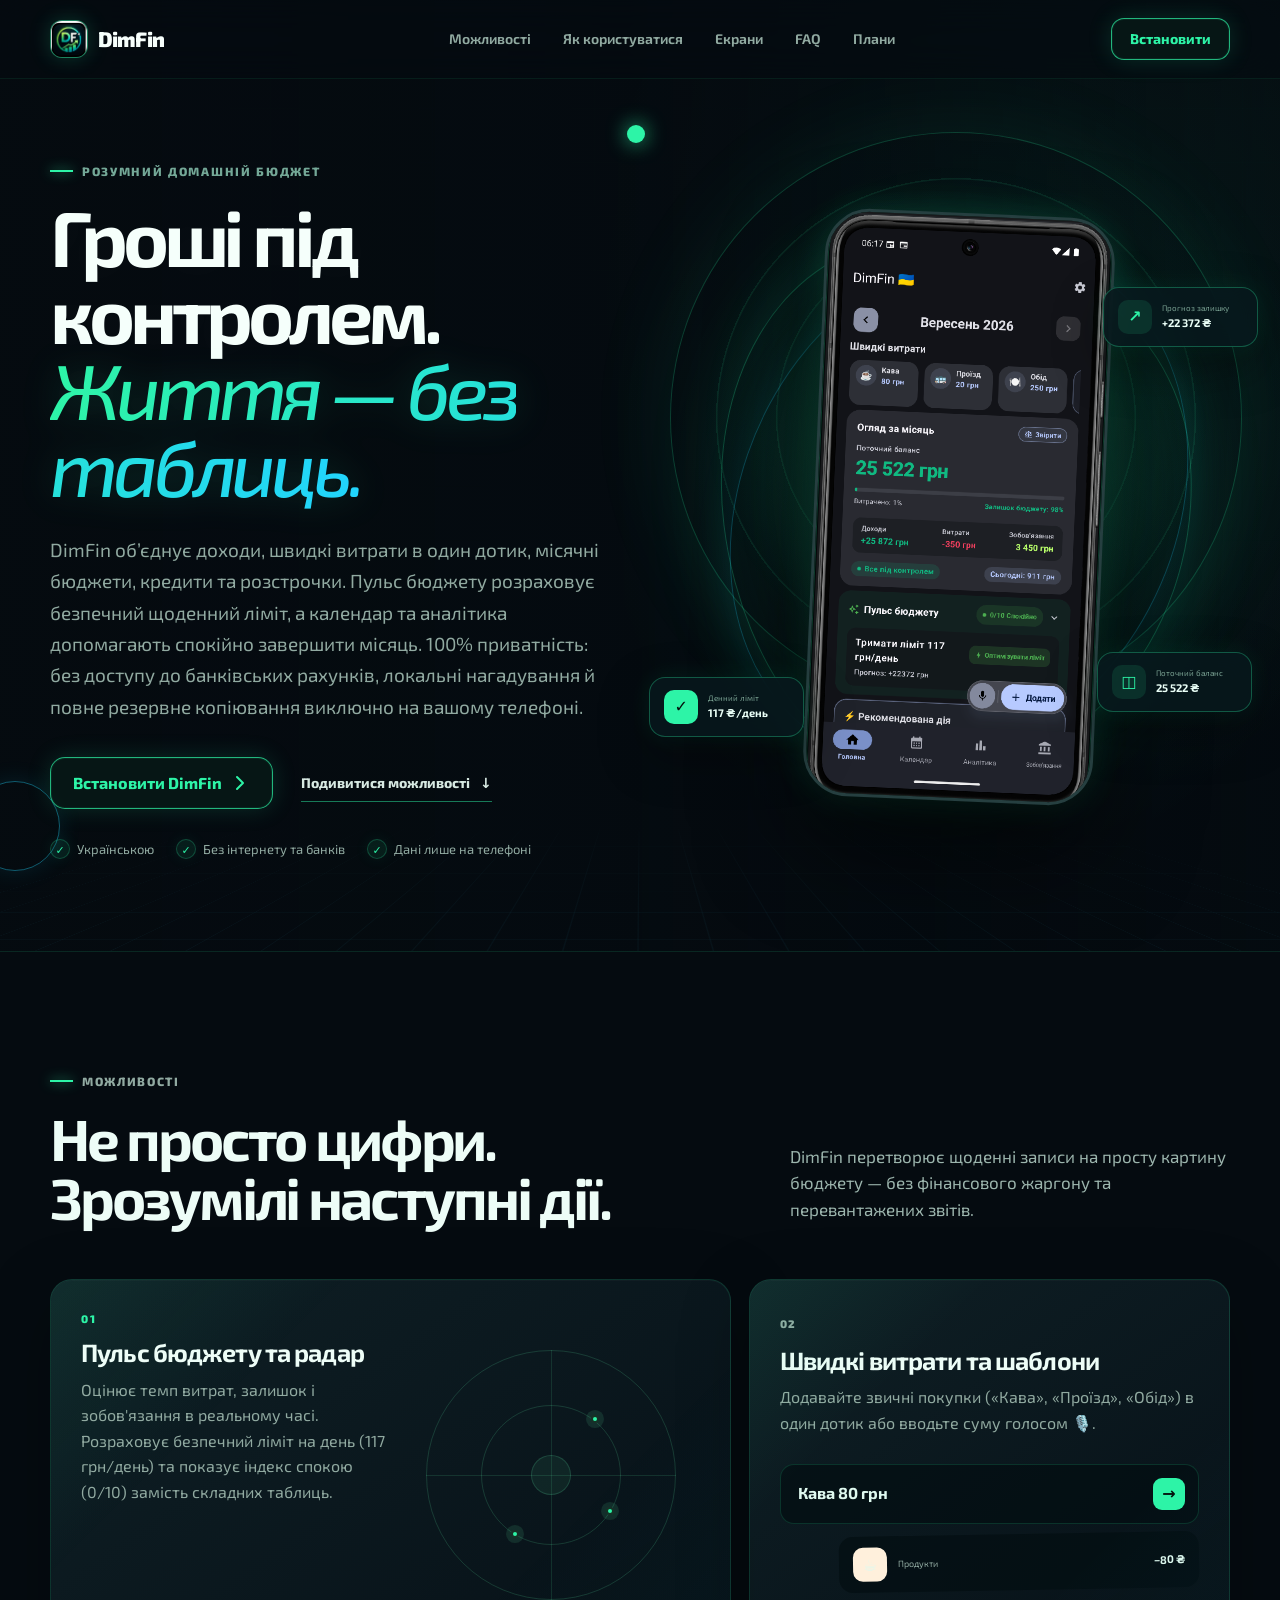
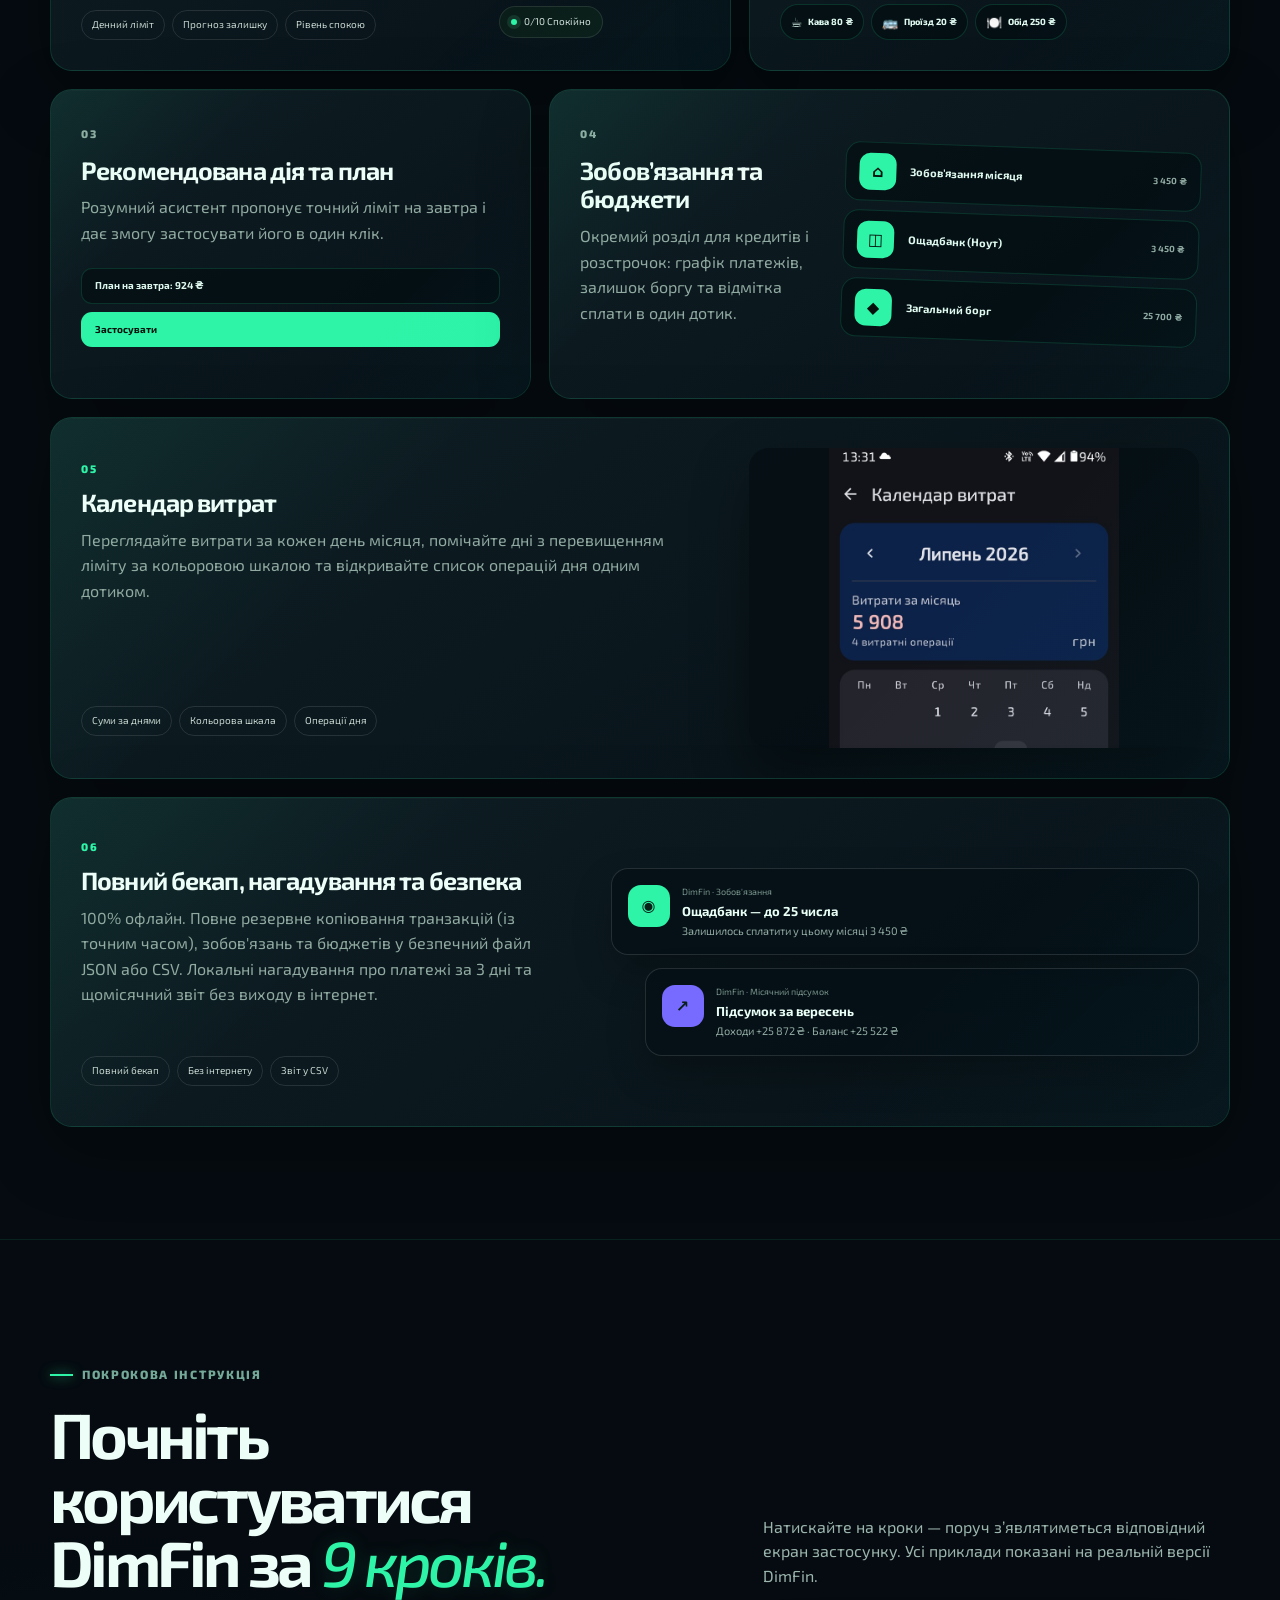
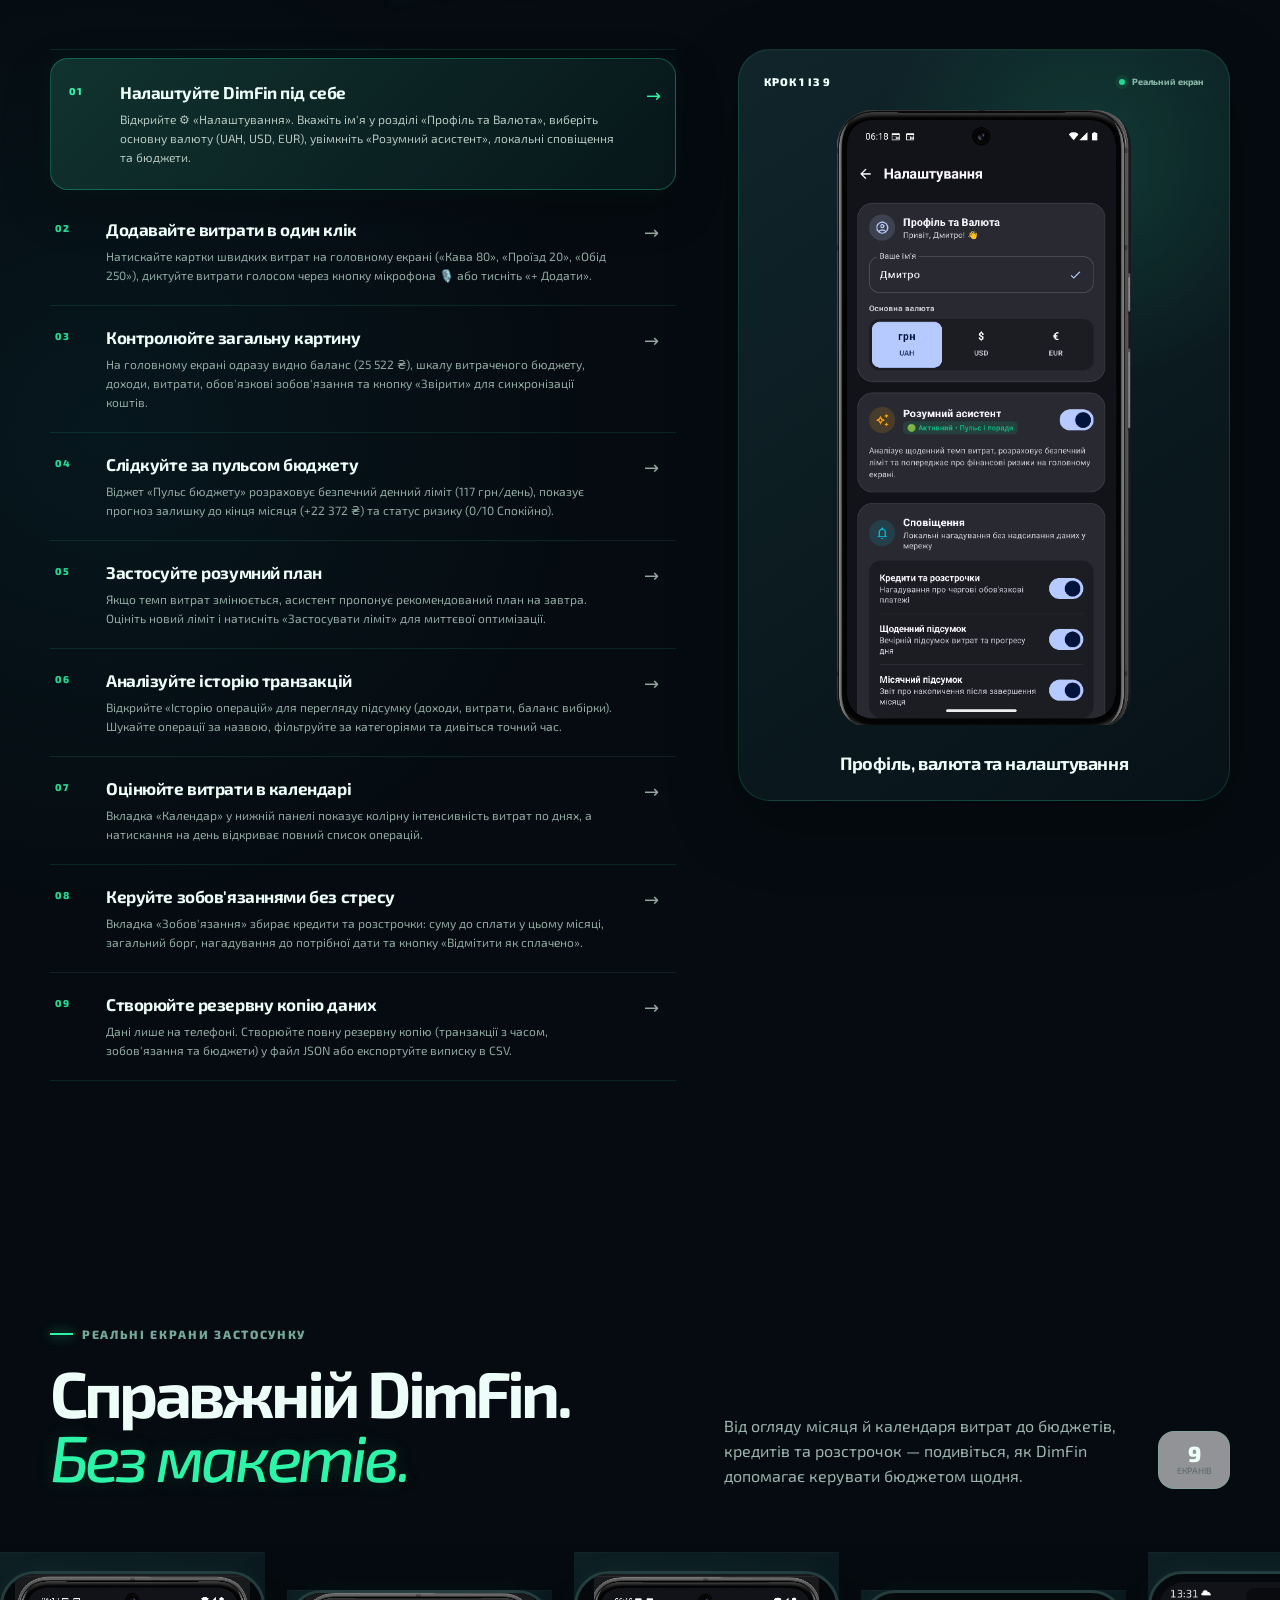
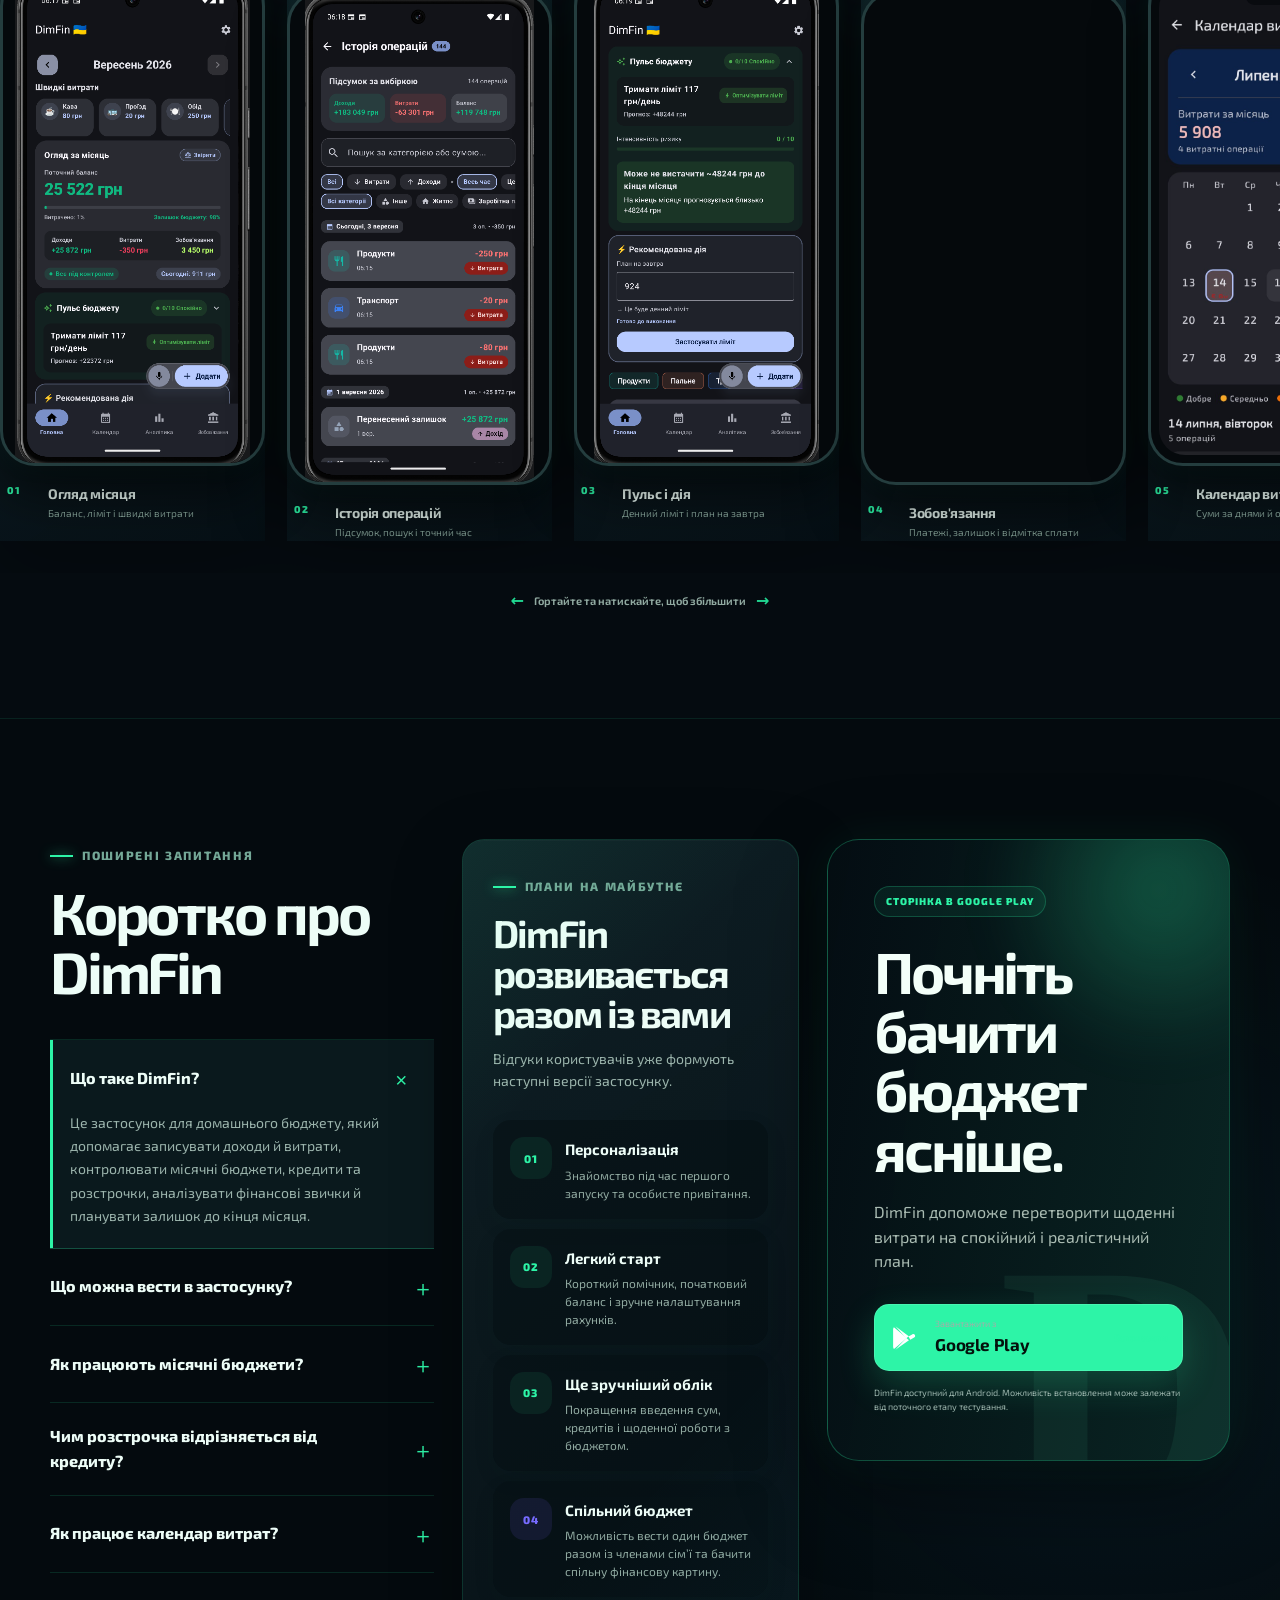
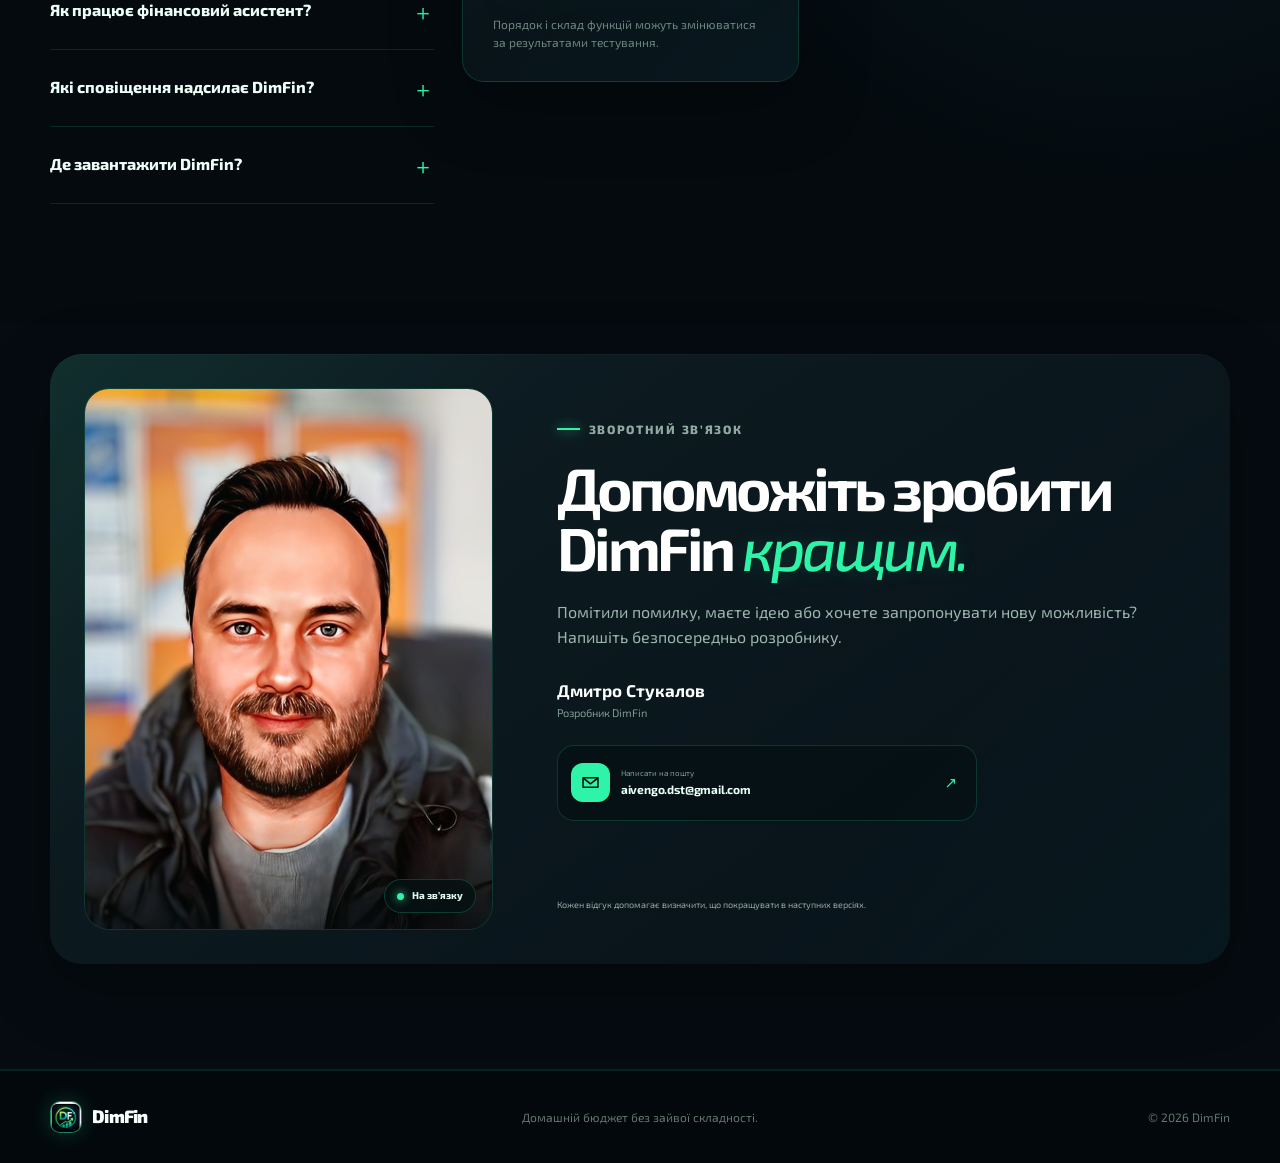
==== commit c4e0227e: "Перегенерація PDF-посібника DimFin v1.1 та очищення розмітки" ====
--- a/index.html
+++ b/index.html
@@ -1,4 +1,4 @@
-<!DOCTYPE html><html lang="uk"><head><meta charSet="utf-8"/><meta name="viewport" content="width=device-width, initial-scale=1"/><link rel="modulepreload" fetchPriority="low" href="/_next/static/chunks/index-9JYwN_a3.js"/><script src="/_next/static/chunks/rolldown-runtime-QTnfLwEv.js" type="module" async=""></script><script src="/_next/static/chunks/framework-C_hmB57O.js" type="module" async=""></script><link rel="preload" href="styles.css" as="style"/><link rel="modulepreload" href="/_next/static/chunks/layout-segment-context-C210b0fy.js" crossorigin=""/><title>DimFin — домашній бюджет без зайвої складності</title><meta name="description" content="DimFin — домашній бюджет без доступу до банківських рахунків. Доходи й витрати, місячні бюджети, кредити та розстрочки, календар, аналітика, локальні нагадування й щомісячні підсумки. Усі фінансові дані зберігаються лише на телефоні користувача."/><meta name="theme-color" content="#050b10"/><link rel="stylesheet" href="styles.css"/><script src="script.js" defer=""></script><script>Object.assign(((self[Symbol.for("vinext.navigationRuntime")]??={bootstrap:{routeManifest:null},functions:{}}).bootstrap.rsc??={rsc:[]}),{params:{},nav:{"pathname":"/","searchParams":[]}})</script><link rel="modulepreload" href="/_next/static/chunks/index-9JYwN_a3.js" />
+﻿<!DOCTYPE html><html lang="uk"><head><meta charSet="utf-8"/><meta name="viewport" content="width=device-width, initial-scale=1"/><link rel="modulepreload" fetchPriority="low" href="/_next/static/chunks/index-9JYwN_a3.js"/><script src="/_next/static/chunks/rolldown-runtime-QTnfLwEv.js" type="module" async=""></script><script src="/_next/static/chunks/framework-C_hmB57O.js" type="module" async=""></script><link rel="preload" href="styles.css" as="style"/><link rel="modulepreload" href="/_next/static/chunks/layout-segment-context-C210b0fy.js" crossorigin=""/><title>DimFin — домашній бюджет без зайвої складності</title><meta name="description" content="DimFin — домашній бюджет без доступу до банківських рахунків. Доходи й витрати, місячні бюджети, кредити та розстрочки, календар, аналітика, локальні нагадування й щомісячні підсумки. Усі фінансові дані зберігаються лише на телефоні користувача."/><meta name="theme-color" content="#050b10"/><link rel="stylesheet" href="styles.css"/><script src="script.js" defer=""></script><script>Object.assign(((self[Symbol.for("vinext.navigationRuntime")]??={bootstrap:{routeManifest:null},functions:{}}).bootstrap.rsc??={rsc:[]}),{params:{},nav:{"pathname":"/","searchParams":[]}})</script><link rel="modulepreload" href="/_next/static/chunks/index-9JYwN_a3.js" />
 </head><body><div class="site-root">
     <a class="skip-link" href="#main-content">Перейти до вмісту</a>
 
@@ -660,4 +660,5 @@
         <p>© <span data-year></span> DimFin</p>
       </div>
     </footer>
-  </div><script type="module" src="/_next/static/chunks/index-9JYwN_a3.js" id="_R_" async=""></script><script>((self[Symbol.for("vinext.navigationRuntime")]??={bootstrap:{routeManifest:null},functions:{}}).bootstrap.rsc??={rsc:[]}).rsc.push("2:I[\"8c0f216c4604\",[],\"Children\",1]\n3:I[\"593f344dc510\",[],\"GlobalErrorBoundary\",1]\n4:I[\"0b874ad30386\",[],\"default\",1]\n5:I[\"593f344dc510\",[],\"ErrorBoundary\",1]\n6:I[\"15c18cfaeeff\",[],\"LayoutSegmentProvider\",1]\n7:I[\"8c0f216c4604\",[],\"Slot\",1]\n8:I[\"9276801271d6\",[],\"AppRouterScrollTarget\",1]\n9:I[\"593f344dc510\",[],\"RedirectBoundary\",1]\n:HL[\"/styles.css\",\"style\"]\n")</script><script>((self[Symbol.for("vinext.navigationRuntime")]??={bootstrap:{routeManifest:null},functions:{}}).bootstrap.rsc??={rsc:[]}).rsc.push("0:{\"__route\":\"route:/\",\"__interceptionContext\":null,\"__layoutIds\":[\"layout:/\"],\"__rootLayout\":\"/\",\"__sourcePage\":\"/page\",\"page:/\":\"$L1\",\"layout:/\":[[\"$\",\"html\",null,{\"lang\":\"uk\",\"children\":[[\"$\",\"head\",null,{\"children\":[[\"$\",\"meta\",null,{\"name\":\"theme-color\",\"content\":\"#050b10\"}],[\"$\",\"link\",null,{\"rel\":\"stylesheet\",\"href\":\"/styles.css\"}],[\"$\",\"script\",null,{\"src\":\"/script.js\",\"defer\":true}]]}],[\"$\",\"body\",null,{\"children\":[\"$\",\"$L2\",null,{}]}]]}],null],\"route:/\":[[[\"$\",\"meta\",null,{\"charSet\":\"utf-8\"}],[[\"$\",\"title\",\"0\",{\"children\":\"DimFin — домашній бюджет без зайвої складності\"}],[\"$\",\"meta\",\"1\",{\"name\":\"description\",\"content\":\"DimFin — домашній бюджет без доступу до банківських рахунків. Доходи й витрати, місячні бюджети, кредити та розстрочки, календар, аналітика, локальні нагадування й щомісячні підсумки. Усі фінансові дані зберігаються лише на телефоні користувача.\"}]],[[\"$\",\"meta\",\"0\",{\"name\":\"viewport\",\"content\":\"width=device-width, initial-scale=1\"}]]],[\"$\",\"$L3\",null,{\"fallback\":\"$4\",\"children\":[\"$\",\"$L5\",null,{\"fallback\":\"$4\",\"children\":[\"$\",\"$L6\",null,{\"providerId\":\"layout:/\",\"segmentMap\":{\"children\":[]},\"children\":[\"$\",\"$L7\",null,{\"id\":\"layout:/\",\"parallelSlots\":\"$undefined\",\"children\":[\"$\",\"$L8\",null,{\"children\":[\"$\",\"$L9\",null,{\"children\":[\"$\",\"$L6\",null,{\"providerId\":\"page:/\",\"segmentMap\":{\"children\":[\"__PAGE__\"]},\"children\":[\"$\",\"$L7\",null,{\"id\":\"page:/\"}]}]}]}]}]}]}]}],null],\"__layoutFlags\":{\"layout:/\":\"s\"},\"__artifactCompatibility\":{\"schemaVersion\":1,\"graphVersion\":\"app-route-graph:1177fd80f83fa7b0\",\"deploymentVersion\":\"2ee2a13a-79e4-42f0-8da8-0c9386929bdd\",\"appElementsSchemaVersion\":1,\"rscPayloadSchemaVersion\":1,\"rootBoundaryId\":\"/\",\"renderEpoch\":null},\"__renderObservation\":{\"schemaVersion\":1,\"output\":{\"kind\":\"app-rsc\",\"mountedSlotsFingerprint\":null,\"renderEpoch\":null,\"rootBoundaryId\":\"/\",\"routeId\":\"route:/\"},\"completeness\":\"partial\",\"boundaryOutcome\":{\"kind\":\"unknown\"},\"requestApis\":[{\"kind\":\"connection\",\"status\":\"unknown\"},{\"kind\":\"cookies\",\"status\":\"unknown\"},{\"kind\":\"draftMode\",\"status\":\"unknown\"},{\"kind\":\"headers\",\"status\":\"unknown\"},{\"kind\":\"params\",\"status\":\"unknown\"},{\"kind\":\"searchParams\",\"status\":\"unknown\"}],\"dynamicFetches\":[],\"cacheTags\":[\"/\",\"_N_T_/\",\"_N_T_/index\",\"_N_T_/layout\",\"_N_T_/page\"],\"pathTags\":[\"/\"],\"cacheability\":\"unknown\",\"downgrade\":{\"target\":\"freshRender\",\"reasons\":[{\"code\":\"CP_DOWNGRADE_CACHEABILITY_UNKNOWN\",\"target\":\"freshRender\"},{\"code\":\"CP_DOWNGRADE_INCOMPLETE_OBSERVATION\",\"completeness\":\"partial\",\"target\":\"freshRender\"},{\"code\":\"CP_DOWNGRADE_UNKNOWN_REQUEST_API\",\"requestApi\":\"connection\",\"target\":\"freshRender\"},{\"code\":\"CP_DOWNGRADE_UNKNOWN_REQUEST_API\",\"requestApi\":\"cookies\",\"target\":\"freshRender\"},{\"code\":\"CP_DOWNGRADE_UNKNOWN_REQUEST_API\",\"requestApi\":\"draftMode\",\"target\":\"freshRender\"},{\"code\":\"CP_DOWNGRADE_UNKNOWN_REQUEST_API\",\"requestApi\":\"headers\",\"target\":\"freshRender\"},{\"code\":\"CP_DOWNGRADE_UNKNOWN_REQUEST_API\",\"requestApi\":\"params\",\"target\":\"freshRender\"},{\"code\":\"CP_DOWNGRADE_UNKNOWN_REQUEST_API\",\"requestApi\":\"searchParams\",\"target\":\"freshRender\"}],\"fallback\":{\"kind\":\"breakerFallback\",\"code\":\"CP_PRIVATE_DYNAMIC_DOWNGRADE\",\"mode\":\"renderFresh\",\"scope\":\"affectedOutput\",\"fields\":{\"reasonCodes\":[\"CP_DOWNGRADE_CACHEABILITY_UNKNOWN\",\"CP_DOWNGRADE_INCOMPLETE_OBSERVATION\",\"CP_DOWNGRADE_UNKNOWN_REQUEST_API\",\"CP_DOWNGRADE_UNKNOWN_REQUEST_API\",\"CP_DOWNGRADE_UNKNOWN_REQUEST_API\",\"CP_DOWNGRADE_UNKNOWN_REQUEST_API\",\"CP_DOWNGRADE_UNKNOWN_REQUEST_API\",\"CP_DOWNGRADE_UNKNOWN_REQUEST_API\"],\"target\":\"freshRender\"}},\"isPublicCacheCandidate\":false}}}\na:T9a74,\n    \u003ca class=\"skip-link\" href=\"#main-content\"\u003eПерейти до вмісту\u003c/a\u003e\n\n    \u003cheader class=\"site-header\" data-header\u003e\n      \u003cdiv class=\"container header-inner\"\u003e\n        \u003ca class=\"brand\" href=\"#top\" aria-label=\"DimFin — на початок сторінки\"\u003e\n")</script><script>((self[Symbol.for("vinext.navigationRuntime")]??={bootstrap:{routeManifest:null},functions:{}}).bootstrap.rsc??={rsc:[]}).rsc.push("          \u003cspan class=\"brand-mark brand-mark-official\" aria-hidden=\"true\"\u003e\n            \u003cimg class=\"brand-logo-image\" src=\"assets/dimfin-logo-source.png\" alt=\"\" /\u003e\n          \u003c/span\u003e\n          \u003cspan\u003eDimFin\u003c/span\u003e\n        \u003c/a\u003e\n\n        \u003cnav class=\"desktop-nav\" aria-label=\"Головна навігація\"\u003e\n          \u003ca href=\"#features\"\u003eМожливості\u003c/a\u003e\n          \u003ca\n            href=\"assets/dimfin-guide-for-beginners-ua.pdf\"\n            target=\"_blank\"\n            rel=\"noopener noreferrer\"\n            aria-label=\"Відкрити PDF-гайд «Як користуватися DimFin» у новій вкладці\"\n          \u003eЯк користуватися\u003c/a\u003e\n          \u003ca href=\"#screens\"\u003eЕкрани\u003c/a\u003e\n          \u003ca href=\"#faq\"\u003eFAQ\u003c/a\u003e\n          \u003ca href=\"#roadmap\"\u003eПлани\u003c/a\u003e\n        \u003c/nav\u003e\n\n        \u003ca class=\"button button-small button-dark\" href=\"#install\"\u003eВстановити\u003c/a\u003e\n      \u003c/div\u003e\n    \u003c/header\u003e\n\n    \u003cmain id=\"main-content\"\u003e\n      \u003csection class=\"hero\" id=\"top\"\u003e\n        \u003cdiv class=\"hero-orb hero-orb-one\" aria-hidden=\"true\"\u003e\u003c/div\u003e\n        \u003cdiv class=\"hero-orb hero-orb-two\" aria-hidden=\"true\"\u003e\u003c/div\u003e\n        \u003cdiv class=\"container hero-grid\"\u003e\n          \u003cdiv class=\"hero-copy\"\u003e\n            \u003cdiv class=\"eyebrow\"\u003e\u003cspan\u003e\u003c/span\u003e Розумний домашній бюджет\u003c/div\u003e\n            \u003ch1\u003eГроші під контролем. \u003cem\u003eЖиття — без таблиць.\u003c/em\u003e\u003c/h1\u003e\n            \u003cp class=\"hero-lead\"\u003e\n              DimFin об’єднує доходи, витрати, місячні бюджети, кредити та розстрочки,\n              показує фінансову картину в календарі й підказує, як спокійно завершити місяць.\n              Нагадує про платежі та щомісяця підбиває фінансові підсумки.\n              Фінанси без доступу до банківських рахунків. Усі дані зберігаються лише\n              на телефоні користувача.\n            \u003c/p\u003e\n            \u003cdiv class=\"hero-actions\"\u003e\n              \u003ca class=\"button button-primary\" href=\"#install\"\u003e\n                Встановити DimFin\n                \u003csvg viewBox=\"0 0 20 20\" aria-hidden=\"true\"\u003e\u003cpath d=\"m7 4 6 6-6 6\" /\u003e\u003c/svg\u003e\n              \u003c/a\u003e\n              \u003ca class=\"text-link\" href=\"#features\"\u003eПодивитися можливості \u003cspan\u003e↓\u003c/span\u003e\u003c/a\u003e\n            \u003c/div\u003e\n            \u003cdiv class=\"hero-proof\" aria-label=\"Переваги DimFin\"\u003e\n              \u003cspan\u003e\u003ci aria-hidden=\"true\"\u003e✓\u003c/i\u003e Українською\u003c/span\u003e\n              \u003cspan\u003e\u003ci aria-hidden=\"true\"\u003e✓\u003c/i\u003e Без складного налаштування\u003c/span\u003e\n              \u003cspan\u003e\u003ci aria-hidden=\"true\"\u003e✓\u003c/i\u003e Дані лише на телефоні\u003c/span\u003e\n            \u003c/div\u003e\n          \u003c/div\u003e\n\n          \u003cdiv class=\"product-visual\" aria-label=\"Приклад головного екрана DimFin\"\u003e\n            \u003cdiv class=\"visual-note visual-note-top\" aria-hidden=\"true\"\u003e\n              \u003cspan class=\"note-icon\"\u003e↗\u003c/span\u003e\n              \u003cdiv\u003e\u003csmall\u003eПрогноз\u003c/small\u003e\u003cstrong\u003e+23 414 ₴\u003c/strong\u003e\u003c/div\u003e\n            \u003c/div\u003e\n\n            \u003cdiv class=\"phone-shell phone-shell-real\"\u003e\n              \u003cdiv class=\"phone-speaker\"\u003e\u003c/div\u003e\n              \u003cdiv class=\"app-screen app-screen-real\"\u003e\n                \u003cimg\n                  src=\"assets/overview.png\"\n                  alt=\"Реальний головний екран DimFin зі швидкими витратами, оглядом бюджету, рекомендованим лімітом і фінансовим радаром\"\n                  fetchpriority=\"high\"\n                  decoding=\"async\"\n                /\u003e\n              \u003c/div\u003e\n            \u003c/div\u003e\n\n            \u003cdiv class=\"visual-note visual-note-bottom\" aria-hidden=\"true\"\u003e\n              \u003cspan class=\"note-icon note-icon-dark\"\u003e✓\u003c/span\u003e\n              \u003cdiv\u003e\u003csmall\u003eРекомендований ліміт\u003c/small\u003e\u003cstrong\u003e2 122 ₴/день\u003c/strong\u003e\u003c/div\u003e\n            \u003c/div\u003e\n\n")</script><script>((self[Symbol.for("vinext.navigationRuntime")]??={bootstrap:{routeManifest:null},functions:{}}).bootstrap.rsc??={rsc:[]}).rsc.push("            \u003cdiv class=\"visual-note visual-note-side\" aria-hidden=\"true\"\u003e\n              \u003cspan class=\"note-icon\"\u003e◫\u003c/span\u003e\n              \u003cdiv\u003e\u003csmall\u003eВитрати\u003c/small\u003e\u003cstrong\u003e33 948 ₴\u003c/strong\u003e\u003c/div\u003e\n            \u003c/div\u003e\n          \u003c/div\u003e\n        \u003c/div\u003e\n      \u003c/section\u003e\n\n      \u003csection class=\"features-section\" id=\"features\"\u003e\n        \u003cdiv class=\"container\"\u003e\n          \u003cdiv class=\"section-heading\"\u003e\n            \u003cdiv\u003e\n              \u003cdiv class=\"eyebrow eyebrow-light\"\u003e\u003cspan\u003e\u003c/span\u003e Можливості\u003c/div\u003e\n              \u003ch2\u003eНе просто цифри.\u003cbr /\u003eЗрозумілі наступні дії.\u003c/h2\u003e\n            \u003c/div\u003e\n            \u003cp\u003e\n              DimFin перетворює щоденні записи на просту картину бюджету —\n              без фінансового жаргону та перевантажених звітів.\n            \u003c/p\u003e\n          \u003c/div\u003e\n\n          \u003cdiv class=\"feature-bento\"\u003e\n            \u003carticle class=\"feature-card feature-card-wide\"\u003e\n              \u003cdiv class=\"feature-copy\"\u003e\n                \u003cspan class=\"feature-number\"\u003e01\u003c/span\u003e\n                \u003ch3\u003eФінансовий радар\u003c/h3\u003e\n                \u003cp\u003e\n                  Оцінює темп витрат, залишок і майбутні платежі. Показує головний\n                  ризик та одну конкретну дію замість десятків показників.\n                \u003c/p\u003e\n                \u003cdiv class=\"tag-row\"\u003e\u003cspan\u003eСтатус\u003c/span\u003e\u003cspan\u003eПрогноз\u003c/span\u003e\u003cspan\u003eРекомендація\u003c/span\u003e\u003c/div\u003e\n              \u003c/div\u003e\n              \u003cdiv class=\"radar-demo\" aria-hidden=\"true\"\u003e\n                \u003cdiv class=\"radar-rings\"\u003e\n                  \u003cspan class=\"ring ring-one\"\u003e\u003c/span\u003e\n                  \u003cspan class=\"ring ring-two\"\u003e\u003c/span\u003e\n                  \u003cspan class=\"ring ring-three\"\u003e\u003c/span\u003e\n                  \u003cspan class=\"radar-sweep\"\u003e\u003c/span\u003e\n                  \u003ci class=\"radar-point point-one\"\u003e\u003c/i\u003e\n                  \u003ci class=\"radar-point point-two\"\u003e\u003c/i\u003e\n                  \u003ci class=\"radar-point point-three\"\u003e\u003c/i\u003e\n                \u003c/div\u003e\n                \u003cdiv class=\"radar-caption\"\u003e\u003cspan\u003e\u003c/span\u003e Спокійний темп\u003c/div\u003e\n              \u003c/div\u003e\n            \u003c/article\u003e\n\n            \u003carticle class=\"feature-card feature-card-quick\"\u003e\n              \u003cspan class=\"feature-number\"\u003e02\u003c/span\u003e\n              \u003ch3\u003eШвидке внесення та шаблони\u003c/h3\u003e\n              \u003cp\u003eНапишіть «120 кава» або додайте звичну витрату одним натисканням із власного шаблону.\u003c/p\u003e\n              \u003cdiv class=\"quick-input\" aria-hidden=\"true\"\u003e\n                \u003cspan\u003e120 кава\u003c/span\u003e\u003ci\u003e→\u003c/i\u003e\n              \u003c/div\u003e\n              \u003cdiv class=\"quick-result\" aria-hidden=\"true\"\u003e\n                \u003cspan\u003e☕\u003c/span\u003e\u003cdiv\u003e\u003csmall\u003eЇжа та напої\u003c/small\u003e\u003cstrong\u003e−120 ₴\u003c/strong\u003e\u003c/div\u003e\n              \u003c/div\u003e\n              \u003cdiv class=\"template-row\" aria-hidden=\"true\"\u003e\n                \u003cspan\u003e\u003ci\u003e☕\u003c/i\u003e\u003cb\u003eКава\u003c/b\u003e\u003c/span\u003e\n                \u003cspan\u003e\u003ci\u003e🚌\u003c/i\u003e\u003cb\u003eПроїзд\u003c/b\u003e\u003c/span\u003e\n                \u003cspan\u003e\u003ci\u003e🛒\u003c/i\u003e\u003cb\u003eПродукти\u003c/b\u003e\u003c/span\u003e\n              \u003c/div\u003e\n            \u003c/article\u003e\n\n            \u003carticle class=\"feature-card feature-card-plan\"\u003e\n              \u003cspan class=\"feature-number\"\u003e03\u003c/span\u003e\n              \u003ch3\u003eПлан, що підлаштовується\u003c/h3\u003e\n              \u003cp\u003eЛегкий, нормальний або жорсткий режим — залежно від вашої ситуації.\u003c/p\u003e\n              \u003cdiv class=\"plan-options\" aria-hidden=\"true\"\u003e\n                \u003cspan\u003eЛегкий\u003c/span\u003e\u003cspan class=\"selected\"\u003eНормальний \u003ci\u003e✓\u003c/i\u003e\u003c/span\u003e\u003cspan\u003eЖорсткий\u003c/span\u003e\n              \u003c/div\u003e\n            \u003c/article\u003e\n\n            \u003carticle class=\"feature-card feature-card-categories\"\u003e\n              \u003cdiv\u003e\n                \u003cspan class=\"feature-number\"\u003e04\u003c/span\u003e\n                \u003ch3\u003eБюджети та зобов’язання\u003c/h3\u003e\n")</script><script>((self[Symbol.for("vinext.navigationRuntime")]??={bootstrap:{routeManifest:null},functions:{}}).bootstrap.rsc??={rsc:[]}).rsc.push("                \u003cp\u003eКонтролюйте виконання бюджетів за категоріями, кредити, розстрочки й обов’язкові платежі.\u003c/p\u003e\n              \u003c/div\u003e\n              \u003cdiv class=\"category-stack\" aria-hidden=\"true\"\u003e\n                \u003cdiv\u003e\u003cspan class=\"category-icon cat-one\"\u003e⌂\u003c/span\u003e\u003cb\u003eКомунальні\u003c/b\u003e\u003csmall\u003e3 240 ₴\u003c/small\u003e\u003c/div\u003e\n                \u003cdiv\u003e\u003cspan class=\"category-icon cat-two\"\u003e◫\u003c/span\u003e\u003cb\u003eКредити\u003c/b\u003e\u003csmall\u003e2 100 ₴\u003c/small\u003e\u003c/div\u003e\n                \u003cdiv\u003e\u003cspan class=\"category-icon cat-three\"\u003e◆\u003c/span\u003e\u003cb\u003eРозстрочки\u003c/b\u003e\u003csmall\u003e5 000 ₴\u003c/small\u003e\u003c/div\u003e\n              \u003c/div\u003e\n            \u003c/article\u003e\n\n            \u003carticle class=\"feature-card feature-card-calendar\"\u003e\n              \u003cdiv class=\"feature-copy\"\u003e\n                \u003cspan class=\"feature-number\"\u003e05\u003c/span\u003e\n                \u003ch3\u003eКалендар витрат\u003c/h3\u003e\n                \u003cp\u003e\n                  Переглядайте витрати за кожен день місяця, помічайте дні з\n                  перевищенням ліміту за кольором і відкривайте список операцій одним натисканням.\n                \u003c/p\u003e\n                \u003cdiv class=\"tag-row\"\u003e\u003cspan\u003eСуми за днями\u003c/span\u003e\u003cspan\u003eКольорова шкала\u003c/span\u003e\u003cspan\u003eОперації дня\u003c/span\u003e\u003c/div\u003e\n              \u003c/div\u003e\n              \u003cdiv class=\"calendar-showcase\" aria-hidden=\"true\"\u003e\n                \u003cimg src=\"assets/calendar.png\" alt=\"\" loading=\"lazy\" decoding=\"async\" /\u003e\n              \u003c/div\u003e\n            \u003c/article\u003e\n\n            \u003carticle class=\"feature-card feature-card-notifications\"\u003e\n              \u003cdiv class=\"feature-copy\"\u003e\n                \u003cspan class=\"feature-number\"\u003e06\u003c/span\u003e\n                \u003ch3\u003eЛокальні нагадування та підсумки\u003c/h3\u003e\n                \u003cp\u003e\n                  DimFin нагадає про платіж за кредитом або розстрочкою за 3 дні,\n                  у день сплати та після прострочення. На початку нового місяця застосунок\n                  покаже підсумок попереднього: доходи, витрати й баланс.\n                \u003c/p\u003e\n                \u003cdiv class=\"tag-row\"\u003e\u003cspan\u003eБез інтернету\u003c/span\u003e\u003cspan\u003eБлизько 09:00\u003c/span\u003e\u003cspan\u003eМожна вимкнути\u003c/span\u003e\u003c/div\u003e\n              \u003c/div\u003e\n              \u003cdiv class=\"notification-showcase\" aria-hidden=\"true\"\u003e\n                \u003cdiv class=\"notification-item notification-item-credit\"\u003e\n                  \u003cspan\u003e◉\u003c/span\u003e\n                  \u003cdiv\u003e\u003csmall\u003eDimFin · Кредити та розстрочки\u003c/small\u003e\u003cstrong\u003eНаближається платіж\u003c/strong\u003e\u003cp\u003eЧерез 3 дні потрібно сплатити 2 100 ₴\u003c/p\u003e\u003c/div\u003e\n                \u003c/div\u003e\n                \u003cdiv class=\"notification-item notification-item-summary\"\u003e\n                  \u003cspan\u003e↗\u003c/span\u003e\n                  \u003cdiv\u003e\u003csmall\u003eDimFin · Місячний підсумок\u003c/small\u003e\u003cstrong\u003eПідсумок за червень\u003c/strong\u003e\u003cp\u003eДоходи 52 000 ₴ · Витрати 33 948 ₴\u003c/p\u003e\u003c/div\u003e\n                \u003c/div\u003e\n              \u003c/div\u003e\n            \u003c/article\u003e\n          \u003c/div\u003e\n        \u003c/div\u003e\n      \u003c/section\u003e\n\n      \u003csection class=\"guide-section\" id=\"guide\"\u003e\n        \u003cdiv class=\"container\"\u003e\n          \u003cdiv class=\"guide-heading\"\u003e\n            \u003cdiv\u003e\n              \u003cdiv class=\"eyebrow\"\u003e\u003cspan\u003e\u003c/span\u003e Покрокова інструкція\u003c/div\u003e\n              \u003ch2\u003eПочніть користуватися\u003cbr /\u003eDimFin за \u003cem\u003e8 кроків.\u003c/em\u003e\u003c/h2\u003e\n            \u003c/div\u003e\n            \u003cp\u003e\n              Натискайте на кроки — поруч з’являтиметься відповідний екран\n              застосунку. Усі приклади показані на реальній версії DimFin.\n            \u003c/p\u003e\n          \u003c/div\u003e\n\n          \u003cdiv class=\"guide-layout\"\u003e\n            \u003cdiv class=\"guide-steps\" role=\"tablist\" aria-label=\"Кроки користування DimFin\"\u003e\n              \u003cbutton\n                class=\"guide-step is-active\"\n")</script><script>((self[Symbol.for("vinext.navigationRuntime")]??={bootstrap:{routeManifest:null},functions:{}}).bootstrap.rsc??={rsc:[]}).rsc.push("                type=\"button\"\n                role=\"tab\"\n                aria-selected=\"true\"\n                data-guide-step=\"1\"\n                data-guide-image=\"assets/settings.png\"\n                data-guide-title=\"Налаштуйте DimFin під себе\"\n              \u003e\n                \u003cspan class=\"guide-step-number\"\u003e01\u003c/span\u003e\n                \u003cspan class=\"guide-step-copy\"\u003e\n                  \u003cstrong\u003eНалаштуйте застосунок\u003c/strong\u003e\n                  \u003csmall\u003eВідкрийте ⚙️ «Налаштування», оберіть гривню, долар або євро. Увімкніть фінансового асистента та задайте місячні бюджети для потрібних категорій.\u003c/small\u003e\n                \u003c/span\u003e\n                \u003cspan class=\"guide-step-arrow\" aria-hidden=\"true\"\u003e→\u003c/span\u003e\n              \u003c/button\u003e\n\n              \u003cbutton\n                class=\"guide-step\"\n                type=\"button\"\n                role=\"tab\"\n                aria-selected=\"false\"\n                data-guide-step=\"2\"\n                data-guide-image=\"assets/transactions.png\"\n                data-guide-title=\"Додавайте витрати зручним способом\"\n              \u003e\n                \u003cspan class=\"guide-step-number\"\u003e02\u003c/span\u003e\n                \u003cspan class=\"guide-step-copy\"\u003e\n                  \u003cstrong\u003eВнесіть першу операцію\u003c/strong\u003e\n                  \u003csmall\u003eНатисніть синю кнопку «+» і вкажіть дані операції. Для регулярних витрат створіть власні шаблони з назвою, сумою, категорією та значком — надалі потрібний запис додається одним натисканням.\u003c/small\u003e\n                \u003c/span\u003e\n                \u003cspan class=\"guide-step-arrow\" aria-hidden=\"true\"\u003e→\u003c/span\u003e\n              \u003c/button\u003e\n\n              \u003cbutton\n                class=\"guide-step\"\n                type=\"button\"\n                role=\"tab\"\n                aria-selected=\"false\"\n                data-guide-step=\"3\"\n                data-guide-image=\"assets/overview.png\"\n                data-guide-title=\"Перевіряйте огляд місяця\"\n              \u003e\n                \u003cspan class=\"guide-step-number\"\u003e03\u003c/span\u003e\n                \u003cspan class=\"guide-step-copy\"\u003e\n                  \u003cstrong\u003eКонтролюйте загальну картину\u003c/strong\u003e\n                  \u003csmall\u003eНа головному екрані видно доходи, витрати, кредити, баланс і рекомендований денний ліміт. Стрілками перемикайте місяці.\u003c/small\u003e\n                \u003c/span\u003e\n                \u003cspan class=\"guide-step-arrow\" aria-hidden=\"true\"\u003e→\u003c/span\u003e\n              \u003c/button\u003e\n\n              \u003cbutton\n                class=\"guide-step\"\n                type=\"button\"\n                role=\"tab\"\n                aria-selected=\"false\"\n                data-guide-step=\"4\"\n                data-guide-image=\"assets/radar.png\"\n                data-guide-title=\"Читайте фінансовий радар\"\n              \u003e\n                \u003cspan class=\"guide-step-number\"\u003e04\u003c/span\u003e\n                \u003cspan class=\"guide-step-copy\"\u003e\n                  \u003cstrong\u003eОцініть ризики та прогноз\u003c/strong\u003e\n                  \u003csmall\u003eПрокрутіть головний екран до «Фінансового радара». Він показує статус бюджету, прогноз до кінця місяця та рекомендований сценарій.\u003c/small\u003e\n                \u003c/span\u003e\n                \u003cspan class=\"guide-step-arrow\" aria-hidden=\"true\"\u003e→\u003c/span\u003e\n              \u003c/button\u003e\n\n              \u003cbutton\n                class=\"guide-step\"\n                type=\"button\"\n                role=\"tab\"\n                aria-selected=\"false\"\n                data-guide-step=\"5\"\n                data-guide-image=\"assets/smart-action.png\"\n")</script><script>((self[Symbol.for("vinext.navigationRuntime")]??={bootstrap:{routeManifest:null},functions:{}}).bootstrap.rsc??={rsc:[]}).rsc.push("                data-guide-title=\"Застосуйте рекомендовану дію\"\n              \u003e\n                \u003cspan class=\"guide-step-number\"\u003e05\u003c/span\u003e\n                \u003cspan class=\"guide-step-copy\"\u003e\n                  \u003cstrong\u003eСкоригуйте денний ліміт\u003c/strong\u003e\n                  \u003csmall\u003eВідкрийте рекомендований сценарій, порівняйте поточний і новий прогноз. Якщо результат підходить, натисніть «Застосувати ліміт».\u003c/small\u003e\n                \u003c/span\u003e\n                \u003cspan class=\"guide-step-arrow\" aria-hidden=\"true\"\u003e→\u003c/span\u003e\n              \u003c/button\u003e\n\n              \u003cbutton\n                class=\"guide-step\"\n                type=\"button\"\n                role=\"tab\"\n                aria-selected=\"false\"\n                data-guide-step=\"6\"\n                data-guide-image=\"assets/analytics.png\"\n                data-guide-title=\"Аналізуйте структуру витрат\"\n              \u003e\n                \u003cspan class=\"guide-step-number\"\u003e06\u003c/span\u003e\n                \u003cspan class=\"guide-step-copy\"\u003e\n                  \u003cstrong\u003eАналізуйте витрати й бюджети\u003c/strong\u003e\n                  \u003csmall\u003eНатисніть значок діаграми. Переглядайте тренди та категорії, а в блоці «Виконання бюджетів» — скільки вже витрачено, скільки залишилось і де ліміт перевищено.\u003c/small\u003e\n                \u003c/span\u003e\n                \u003cspan class=\"guide-step-arrow\" aria-hidden=\"true\"\u003e→\u003c/span\u003e\n              \u003c/button\u003e\n\n              \u003cbutton\n                class=\"guide-step\"\n                type=\"button\"\n                role=\"tab\"\n                aria-selected=\"false\"\n                data-guide-step=\"7\"\n                data-guide-image=\"assets/calendar.png\"\n                data-guide-title=\"Переглядайте витрати в календарі\"\n              \u003e\n                \u003cspan class=\"guide-step-number\"\u003e07\u003c/span\u003e\n                \u003cspan class=\"guide-step-copy\"\u003e\n                  \u003cstrong\u003eЗнайдіть витрати за потрібний день\u003c/strong\u003e\n                  \u003csmall\u003eНатисніть значок календаря на головному екрані. Перемикайте місяці, стежте за кольоровою інтенсивністю витрат і виберіть день, щоб побачити всі його операції.\u003c/small\u003e\n                \u003c/span\u003e\n                \u003cspan class=\"guide-step-arrow\" aria-hidden=\"true\"\u003e→\u003c/span\u003e\n              \u003c/button\u003e\n\n              \u003cbutton\n                class=\"guide-step\"\n                type=\"button\"\n                role=\"tab\"\n                aria-selected=\"false\"\n                data-guide-step=\"8\"\n                data-guide-image=\"assets/credits.png\"\n                data-guide-title=\"Контролюйте кредити та розстрочки\"\n              \u003e\n                \u003cspan class=\"guide-step-number\"\u003e08\u003c/span\u003e\n                \u003cspan class=\"guide-step-copy\"\u003e\n                  \u003cstrong\u003eНе пропускайте обов’язкові платежі\u003c/strong\u003e\n                  \u003csmall\u003eВідкрийте розділ через значок банку, оберіть «Кредит» або «Розстрочка», перевіряйте суму й дату платежу та позначайте його як сплачений. Для розстрочки DimFin покаже прогрес і кількість платежів.\u003c/small\u003e\n                \u003c/span\u003e\n                \u003cspan class=\"guide-step-arrow\" aria-hidden=\"true\"\u003e→\u003c/span\u003e\n              \u003c/button\u003e\n            \u003c/div\u003e\n\n            \u003cdiv class=\"guide-preview\" aria-live=\"polite\"\u003e\n              \u003cdiv class=\"guide-preview-top\"\u003e\n                \u003cspan data-guide-count\u003eКрок 1 із 8\u003c/span\u003e\n                \u003ci\u003e\u003cspan\u003e\u003c/span\u003e Реальний екран\u003c/i\u003e\n              \u003c/div\u003e\n              \u003cdiv class=\"guide-phone\"\u003e\n")</script><script>((self[Symbol.for("vinext.navigationRuntime")]??={bootstrap:{routeManifest:null},functions:{}}).bootstrap.rsc??={rsc:[]}).rsc.push("                \u003cspan class=\"guide-phone-speaker\" aria-hidden=\"true\"\u003e\u003c/span\u003e\n                \u003cimg\n                  data-guide-preview-image\n                  src=\"assets/settings.png\"\n                  alt=\"Налаштування DimFin\"\n                  loading=\"lazy\"\n                  decoding=\"async\"\n                /\u003e\n              \u003c/div\u003e\n              \u003cstrong class=\"guide-preview-title\" data-guide-preview-title\u003eНалаштуйте DimFin під себе\u003c/strong\u003e\n            \u003c/div\u003e\n          \u003c/div\u003e\n        \u003c/div\u003e\n      \u003c/section\u003e\n\n      \u003csection class=\"screens-section\" id=\"screens\"\u003e\n        \u003cdiv class=\"container\"\u003e\n          \u003cdiv class=\"screens-heading\"\u003e\n            \u003cdiv\u003e\n              \u003cdiv class=\"eyebrow\"\u003e\u003cspan\u003e\u003c/span\u003e Реальні екрани застосунку\u003c/div\u003e\n              \u003ch2\u003eСправжній DimFin.\u003cbr /\u003e\u003cem\u003eБез макетів.\u003c/em\u003e\u003c/h2\u003e\n            \u003c/div\u003e\n            \u003cdiv class=\"screens-intro\"\u003e\n              \u003cp\u003e\n                Від огляду місяця й календаря витрат до бюджетів, кредитів та розстрочок — подивіться,\n                як DimFin допомагає керувати бюджетом щодня.\n              \u003c/p\u003e\n              \u003cspan\u003e\u003ci\u003e9\u003c/i\u003e екранів\u003c/span\u003e\n            \u003c/div\u003e\n          \u003c/div\u003e\n\n          \u003cdiv class=\"screen-rail\" tabindex=\"0\" aria-label=\"Галерея екранів DimFin\"\u003e\n            \u003cbutton class=\"screen-shot-card\" type=\"button\" data-screenshot=\"assets/overview.png\" data-caption=\"Огляд місяця\"\u003e\n              \u003cspan class=\"screen-device\"\u003e\u003cimg src=\"assets/overview.png\" alt=\"Огляд місяця в DimFin\" loading=\"lazy\" decoding=\"async\" /\u003e\u003c/span\u003e\n              \u003cspan class=\"screen-caption\"\u003e\u003ci\u003e01\u003c/i\u003e\u003cspan\u003e\u003cstrong\u003eОгляд місяця\u003c/strong\u003e\u003csmall\u003eБаланс і денний ліміт\u003c/small\u003e\u003c/span\u003e\u003c/span\u003e\n            \u003c/button\u003e\n\n            \u003cbutton class=\"screen-shot-card\" type=\"button\" data-screenshot=\"assets/calendar.png\" data-caption=\"Календар витрат\"\u003e\n              \u003cspan class=\"screen-device screen-device-framed\"\u003e\u003cimg src=\"assets/calendar.png\" alt=\"Календар витрат DimFin із сумами за днями та кольоровою шкалою\" loading=\"lazy\" decoding=\"async\" /\u003e\u003c/span\u003e\n              \u003cspan class=\"screen-caption\"\u003e\u003ci\u003e02\u003c/i\u003e\u003cspan\u003e\u003cstrong\u003eКалендар витрат\u003c/strong\u003e\u003csmall\u003eСуми за днями й операції\u003c/small\u003e\u003c/span\u003e\u003c/span\u003e\n            \u003c/button\u003e\n\n            \u003cbutton class=\"screen-shot-card\" type=\"button\" data-screenshot=\"assets/radar.png\" data-caption=\"Фінансовий радар\"\u003e\n              \u003cspan class=\"screen-device\"\u003e\u003cimg src=\"assets/radar.png\" alt=\"Фінансовий радар DimFin\" loading=\"lazy\" decoding=\"async\" /\u003e\u003c/span\u003e\n              \u003cspan class=\"screen-caption\"\u003e\u003ci\u003e03\u003c/i\u003e\u003cspan\u003e\u003cstrong\u003eФінансовий радар\u003c/strong\u003e\u003csmall\u003eСтатус і прогноз\u003c/small\u003e\u003c/span\u003e\u003c/span\u003e\n            \u003c/button\u003e\n\n            \u003cbutton class=\"screen-shot-card\" type=\"button\" data-screenshot=\"assets/smart-action.png\" data-caption=\"Рекомендована дія\"\u003e\n              \u003cspan class=\"screen-device\"\u003e\u003cimg src=\"assets/smart-action.png\" alt=\"Рекомендована дія та новий денний ліміт\" loading=\"lazy\" decoding=\"async\" /\u003e\u003c/span\u003e\n              \u003cspan class=\"screen-caption\"\u003e\u003ci\u003e04\u003c/i\u003e\u003cspan\u003e\u003cstrong\u003eРозумна дія\u003c/strong\u003e\u003csmall\u003eЛіміт із прогнозом ефекту\u003c/small\u003e\u003c/span\u003e\u003c/span\u003e\n            \u003c/button\u003e\n\n            \u003cbutton class=\"screen-shot-card\" type=\"button\" data-screenshot=\"assets/analytics-overview.png\" data-caption=\"Аналітика витрат\"\u003e\n              \u003cspan class=\"screen-device\"\u003e\u003cimg src=\"assets/analytics-overview.png\" alt=\"Аналітика витрат, розумний аналіз і категорії у DimFin\" loading=\"lazy\" decoding=\"async\" /\u003e\u003c/span\u003e\n              \u003cspan class=\"screen-caption\"\u003e\u003ci\u003e05\u003c/i\u003e\u003cspan\u003e\u003cstrong\u003eАналітика витрат\u003c/strong\u003e\u003csmall\u003eПорівняння й категорії\u003c/small\u003e\u003c/span\u003e\u003c/span\u003e\n            \u003c/button\u003e\n\n")</script><script>((self[Symbol.for("vinext.navigationRuntime")]??={bootstrap:{routeManifest:null},functions:{}}).bootstrap.rsc??={rsc:[]}).rsc.push("            \u003cbutton class=\"screen-shot-card\" type=\"button\" data-screenshot=\"assets/analytics.png\" data-caption=\"Виконання місячних бюджетів\"\u003e\n              \u003cspan class=\"screen-device\"\u003e\u003cimg src=\"assets/analytics.png\" alt=\"Виконання місячних бюджетів за категоріями в DimFin\" loading=\"lazy\" decoding=\"async\" /\u003e\u003c/span\u003e\n              \u003cspan class=\"screen-caption\"\u003e\u003ci\u003e06\u003c/i\u003e\u003cspan\u003e\u003cstrong\u003eМісячні бюджети\u003c/strong\u003e\u003csmall\u003eПрогрес за категоріями\u003c/small\u003e\u003c/span\u003e\u003c/span\u003e\n            \u003c/button\u003e\n\n            \u003cbutton class=\"screen-shot-card\" type=\"button\" data-screenshot=\"assets/transactions.png\" data-caption=\"Історія транзакцій\"\u003e\n              \u003cspan class=\"screen-device\"\u003e\u003cimg src=\"assets/transactions.png\" alt=\"Список транзакцій у DimFin\" loading=\"lazy\" decoding=\"async\" /\u003e\u003c/span\u003e\n              \u003cspan class=\"screen-caption\"\u003e\u003ci\u003e07\u003c/i\u003e\u003cspan\u003e\u003cstrong\u003eТранзакції\u003c/strong\u003e\u003csmall\u003eПошук, фільтри й категорії\u003c/small\u003e\u003c/span\u003e\u003c/span\u003e\n            \u003c/button\u003e\n\n            \u003cbutton class=\"screen-shot-card\" type=\"button\" data-screenshot=\"assets/credits.png\" data-caption=\"Кредити та розстрочки\"\u003e\n              \u003cspan class=\"screen-device\"\u003e\u003cimg src=\"assets/credits.png\" alt=\"Облік кредитів, розстрочок і щомісячних платежів у DimFin\" loading=\"lazy\" decoding=\"async\" /\u003e\u003c/span\u003e\n              \u003cspan class=\"screen-caption\"\u003e\u003ci\u003e08\u003c/i\u003e\u003cspan\u003e\u003cstrong\u003eКредити й розстрочки\u003c/strong\u003e\u003csmall\u003eПлатежі та реальний прогрес\u003c/small\u003e\u003c/span\u003e\u003c/span\u003e\n            \u003c/button\u003e\n\n            \u003cbutton class=\"screen-shot-card\" type=\"button\" data-screenshot=\"assets/settings.png\" data-caption=\"Налаштування\"\u003e\n              \u003cspan class=\"screen-device\"\u003e\u003cimg src=\"assets/settings.png\" alt=\"Налаштування валюти, асистента й бюджетів\" loading=\"lazy\" decoding=\"async\" /\u003e\u003c/span\u003e\n              \u003cspan class=\"screen-caption\"\u003e\u003ci\u003e09\u003c/i\u003e\u003cspan\u003e\u003cstrong\u003eНалаштування\u003c/strong\u003e\u003csmall\u003eВалюта, асистент і бюджети\u003c/small\u003e\u003c/span\u003e\u003c/span\u003e\n            \u003c/button\u003e\n          \u003c/div\u003e\n\n          \u003cp class=\"screens-hint\"\u003e\u003cspan aria-hidden=\"true\"\u003e←\u003c/span\u003e Гортайте та натискайте, щоб збільшити \u003cspan aria-hidden=\"true\"\u003e→\u003c/span\u003e\u003c/p\u003e\n        \u003c/div\u003e\n      \u003c/section\u003e\n\n      \u003csection class=\"answers-section\" id=\"faq\"\u003e\n        \u003cdiv class=\"container answers-grid\"\u003e\n          \u003cdiv class=\"faq-block\"\u003e\n            \u003cdiv class=\"eyebrow\"\u003e\u003cspan\u003e\u003c/span\u003e Поширені запитання\u003c/div\u003e\n            \u003ch2\u003eКоротко про DimFin\u003c/h2\u003e\n\n            \u003cdiv class=\"faq-list\"\u003e\n              \u003cdetails open\u003e\n                \u003csummary\u003eЩо таке DimFin?\u003cspan aria-hidden=\"true\"\u003e＋\u003c/span\u003e\u003c/summary\u003e\n                \u003cp\u003e\n                  Це застосунок для домашнього бюджету, який допомагає записувати\n                  доходи й витрати, контролювати місячні бюджети, кредити та розстрочки,\n                  аналізувати фінансові звички й планувати залишок до кінця місяця.\n                \u003c/p\u003e\n              \u003c/details\u003e\n              \u003cdetails\u003e\n                \u003csummary\u003eЩо можна вести в застосунку?\u003cspan aria-hidden=\"true\"\u003e＋\u003c/span\u003e\u003c/summary\u003e\n                \u003cp\u003e\n                  Транзакції, власні шаблони швидких витрат, місячні бюджети, кредити,\n                  розстрочки й платежі за ними. Календар показує суми та інтенсивність витрат за днями,\n                  а аналітика — баланс, тренди й найбільші категорії.\n                \u003c/p\u003e\n              \u003c/details\u003e\n              \u003cdetails\u003e\n")</script><script>((self[Symbol.for("vinext.navigationRuntime")]??={bootstrap:{routeManifest:null},functions:{}}).bootstrap.rsc??={rsc:[]}).rsc.push("                \u003csummary\u003eЯк працюють місячні бюджети?\u003cspan aria-hidden=\"true\"\u003e＋\u003c/span\u003e\u003c/summary\u003e\n                \u003cp\u003e\n                  У налаштуваннях задайте ліміт для потрібних категорій. Після цього\n                  в аналітиці з’явиться виконання бюджетів: витрачена сума, відсоток,\n                  доступний залишок або розмір перевищення для кожної категорії.\n                \u003c/p\u003e\n              \u003c/details\u003e\n              \u003cdetails\u003e\n                \u003csummary\u003eЧим розстрочка відрізняється від кредиту?\u003cspan aria-hidden=\"true\"\u003e＋\u003c/span\u003e\u003c/summary\u003e\n                \u003cp\u003e\n                  Для кредиту DimFin контролює щомісячний платіж, дату та актуальний залишок.\n                  Для розстрочки додатково враховується загальна кількість платежів і показується\n                  реальний прогрес: скільки платежів уже сплачено та скільки залишилося.\n                \u003c/p\u003e\n              \u003c/details\u003e\n              \u003cdetails\u003e\n                \u003csummary\u003eЯк працює календар витрат?\u003cspan aria-hidden=\"true\"\u003e＋\u003c/span\u003e\u003c/summary\u003e\n                \u003cp\u003e\n                  У кожному дні видно суму витрат, а колір показує її рівень відносно\n                  денного ліміту: від доброго темпу до перевищення. Натисніть день,\n                  щоб переглянути його доходи й витрати та відкрити потрібну операцію.\n                \u003c/p\u003e\n              \u003c/details\u003e\n              \u003cdetails\u003e\n                \u003csummary\u003eЯк працює фінансовий асистент?\u003cspan aria-hidden=\"true\"\u003e＋\u003c/span\u003e\u003c/summary\u003e\n                \u003cp\u003e\n                  Він аналізує внесені дані, оцінює темп витрат і формує зрозумілі\n                  підказки: денний ліміт, пріоритетну дію або сценарій економії.\n                \u003c/p\u003e\n              \u003c/details\u003e\n              \u003cdetails\u003e\n                \u003csummary\u003eЯкі сповіщення надсилає DimFin?\u003cspan aria-hidden=\"true\"\u003e＋\u003c/span\u003e\u003c/summary\u003e\n                \u003cp\u003e\n                  Для активних кредитів і розстрочок DimFin локально перевіряє дати платежів\n                  та нагадує за 3 дні, у день сплати й після прострочення. Також на початку\n                  кожного місяця надходить фінансовий підсумок за попередній місяць із доходами,\n                  витратами та балансом. Сповіщення працюють без передавання фінансових даних\n                  на сервер і керуються в налаштуваннях застосунку.\n                \u003c/p\u003e\n              \u003c/details\u003e\n              \u003cdetails\u003e\n                \u003csummary\u003eДе завантажити DimFin?\u003cspan aria-hidden=\"true\"\u003e＋\u003c/span\u003e\u003c/summary\u003e\n                \u003cp\u003e\n                  Сторінка DimFin у Google Play уже доступна за прямим посиланням нижче.\n                  Можливість встановлення може залежати від поточного етапу тестування.\n                \u003c/p\u003e\n              \u003c/details\u003e\n            \u003c/div\u003e\n          \u003c/div\u003e\n\n          \u003cdiv class=\"roadmap-block\" id=\"roadmap\"\u003e\n            \u003cdiv class=\"eyebrow\"\u003e\u003cspan\u003e\u003c/span\u003e Плани на майбутнє\u003c/div\u003e\n            \u003ch2\u003eDimFin розвивається разом із вами\u003c/h2\u003e\n            \u003cp class=\"roadmap-intro\"\u003e\n")</script><script>((self[Symbol.for("vinext.navigationRuntime")]??={bootstrap:{routeManifest:null},functions:{}}).bootstrap.rsc??={rsc:[]}).rsc.push("              Відгуки користувачів уже формують наступні версії застосунку.\n            \u003c/p\u003e\n\n            \u003cdiv class=\"roadmap-list\"\u003e\n              \u003carticle class=\"roadmap-item\"\u003e\n                \u003cspan class=\"roadmap-icon\" aria-hidden=\"true\"\u003e01\u003c/span\u003e\n                \u003cdiv\u003e\n                  \u003cstrong\u003eПерсоналізація\u003c/strong\u003e\n                  \u003cp\u003eЗнайомство під час першого запуску та особисте привітання.\u003c/p\u003e\n                \u003c/div\u003e\n              \u003c/article\u003e\n              \u003carticle class=\"roadmap-item\"\u003e\n                \u003cspan class=\"roadmap-icon\" aria-hidden=\"true\"\u003e02\u003c/span\u003e\n                \u003cdiv\u003e\n                  \u003cstrong\u003eЛегкий старт\u003c/strong\u003e\n                  \u003cp\u003eКороткий помічник, початковий баланс і зручне налаштування рахунків.\u003c/p\u003e\n                \u003c/div\u003e\n              \u003c/article\u003e\n              \u003carticle class=\"roadmap-item\"\u003e\n                \u003cspan class=\"roadmap-icon\" aria-hidden=\"true\"\u003e03\u003c/span\u003e\n                \u003cdiv\u003e\n                  \u003cstrong\u003eЩе зручніший облік\u003c/strong\u003e\n                  \u003cp\u003eПокращення введення сум, кредитів і щоденної роботи з бюджетом.\u003c/p\u003e\n                \u003c/div\u003e\n              \u003c/article\u003e\n              \u003carticle class=\"roadmap-item roadmap-item-later\"\u003e\n                \u003cspan class=\"roadmap-icon\" aria-hidden=\"true\"\u003e04\u003c/span\u003e\n                \u003cdiv\u003e\n                  \u003cstrong\u003eСпільний бюджет\u003c/strong\u003e\n                  \u003cp\u003eМожливість вести один бюджет разом із членами сім’ї та бачити спільну фінансову картину.\u003c/p\u003e\n                \u003c/div\u003e\n              \u003c/article\u003e\n            \u003c/div\u003e\n\n            \u003cp class=\"roadmap-note\"\u003eПорядок і склад функцій можуть змінюватися за результатами тестування.\u003c/p\u003e\n          \u003c/div\u003e\n\n          \u003cdiv class=\"install-card\" id=\"install\"\u003e\n            \u003cdiv class=\"install-glow\" aria-hidden=\"true\"\u003e\u003c/div\u003e\n            \u003cdiv class=\"install-content\"\u003e\n              \u003cspan class=\"install-badge\"\u003eСторінка в Google Play\u003c/span\u003e\n              \u003ch2\u003eПочніть бачити бюджет ясніше.\u003c/h2\u003e\n              \u003cp\u003eDimFin допоможе перетворити щоденні витрати на спокійний і реалістичний план.\u003c/p\u003e\n\n              \u003cdiv class=\"store-links\" aria-label=\"Посилання на DimFin у Google Play\"\u003e\n                \u003ca class=\"store-button\" href=\"https://play.google.com/store/apps/details?id=com.dimfin\" target=\"_blank\" rel=\"noopener noreferrer\"\u003e\n                  \u003csvg viewBox=\"0 0 32 32\" aria-hidden=\"true\"\u003e\n                    \u003cpath d=\"M5.2 4.4 19 16 5.3 27.6a3.3 3.3 0 0 1-.9-2.3V6.7c0-.9.3-1.6.8-2.3Z\" /\u003e\n                    \u003cpath d=\"m20.8 14.4 3.9-2.2c1.3-.7 2.4-.3 2.9.5.6 1 .3 2.1-.8 2.8l-4.1 2.3-1.9-3.4ZM6.8 3.5 21.1 14l-2.7 2.3L6.8 3.5Zm0 25L18.5 16l2.8 2.4L6.8 28.5Z\" /\u003e\n                  \u003c/svg\u003e\n                  \u003cspan\u003e\u003csmall\u003eЗавантажити з\u003c/small\u003e\u003cstrong\u003eGoogle Play\u003c/strong\u003e\u003c/span\u003e\n                  \u003ci\u003eВстановити\u003c/i\u003e\n                \u003c/a\u003e\n              \u003c/div\u003e\n              \u003csmall class=\"install-note\"\u003eDimFin доступний для Android. Можливість встановлення може залежати від поточного етапу тестування.\u003c/small\u003e\n            \u003c/div\u003e\n          \u003c/div\u003e\n        \u003c/div\u003e\n      \u003c/section\u003e\n\n      \u003csection class=\"developer-section\" id=\"contact\"\u003e\n        \u003cdiv class=\"container\"\u003e\n          \u003cdiv class=\"developer-card\"\u003e\n            \u003cdiv class=\"developer-photo-wrap\"\u003e\n              \u003cimg\n                src=\"assets/developer-dmytro.jpg\"\n                alt=\"Дмитро Стукалов — розробник DimFin\"\n                loading=\"lazy\"\n                decoding=\"async\"\n              /\u003e\n              \u003cspan\u003e\u003ci\u003e\u003c/i\u003e На зв’язку\u003c/span\u003e\n            \u003c/div\u003e\n\n            \u003cdiv class=\"developer-content\"\u003e\n")</script><script>((self[Symbol.for("vinext.navigationRuntime")]??={bootstrap:{routeManifest:null},functions:{}}).bootstrap.rsc??={rsc:[]}).rsc.push("              \u003cdiv class=\"eyebrow eyebrow-light\"\u003e\u003cspan\u003e\u003c/span\u003e Зворотний зв’язок\u003c/div\u003e\n              \u003ch2\u003eДопоможіть зробити\u003cbr /\u003eDimFin \u003cem\u003eкращим.\u003c/em\u003e\u003c/h2\u003e\n              \u003cp\u003e\n                Помітили помилку, маєте ідею або хочете запропонувати нову можливість?\n                Напишіть безпосередньо розробнику.\n              \u003c/p\u003e\n\n              \u003cdiv class=\"developer-person\"\u003e\n                \u003cstrong\u003eДмитро Стукалов\u003c/strong\u003e\n                \u003cspan\u003eРозробник DimFin\u003c/span\u003e\n              \u003c/div\u003e\n\n              \u003cdiv class=\"contact-actions\"\u003e\n                \u003ca class=\"contact-link\" href=\"mailto:aivengo.dst@gmail.com\"\u003e\n                  \u003cspan class=\"contact-icon\" aria-hidden=\"true\"\u003e\n                    \u003csvg viewBox=\"0 0 24 24\"\u003e\u003cpath d=\"M3.5 6.5h17v11h-17z\" /\u003e\u003cpath d=\"m4.5 7.5 7.5 6 7.5-6\" /\u003e\u003c/svg\u003e\n                  \u003c/span\u003e\n                  \u003cspan\u003e\u003csmall\u003eНаписати на пошту\u003c/small\u003e\u003cstrong\u003eaivengo.dst@gmail.com\u003c/strong\u003e\u003c/span\u003e\n                  \u003ci aria-hidden=\"true\"\u003e↗\u003c/i\u003e\n                \u003c/a\u003e\n              \u003c/div\u003e\n\n              \u003csmall class=\"developer-note\"\u003eКожен відгук допомагає визначити, що покращувати в наступних версіях.\u003c/small\u003e\n            \u003c/div\u003e\n          \u003c/div\u003e\n        \u003c/div\u003e\n      \u003c/section\u003e\n    \u003c/main\u003e\n\n    \u003cdialog class=\"screenshot-dialog\" data-screenshot-dialog aria-label=\"Збільшений скріншот DimFin\"\u003e\n      \u003cdiv class=\"dialog-toolbar\"\u003e\n        \u003cstrong data-dialog-caption\u003eDimFin\u003c/strong\u003e\n        \u003cbutton type=\"button\" data-dialog-close aria-label=\"Закрити скріншот\"\u003e×\u003c/button\u003e\n      \u003c/div\u003e\n      \u003cdiv class=\"dialog-image-wrap\"\u003e\u003cimg data-dialog-image src=\"\" alt=\"\" /\u003e\u003c/div\u003e\n    \u003c/dialog\u003e\n\n    \u003cfooter class=\"site-footer\"\u003e\n      \u003cdiv class=\"container footer-inner\"\u003e\n        \u003ca class=\"brand brand-footer\" href=\"#top\"\u003e\n          \u003cspan class=\"brand-mark brand-mark-official\" aria-hidden=\"true\"\u003e\n            \u003cimg class=\"brand-logo-image\" src=\"assets/dimfin-logo-source.png\" alt=\"\" /\u003e\n          \u003c/span\u003e\n          \u003cspan\u003eDimFin\u003c/span\u003e\n        \u003c/a\u003e\n        \u003cp\u003eДомашній бюджет без зайвої складності.\u003c/p\u003e\n        \u003cp\u003e© \u003cspan data-year\u003e\u003c/span\u003e DimFin\u003c/p\u003e\n      \u003c/div\u003e\n    \u003c/footer\u003e\n  1:[\"$\",\"div\",null,{\"className\":\"site-root\",\"dangerouslySetInnerHTML\":{\"__html\":\"$a\"}}]\n")</script><script>Object.assign(((self[Symbol.for("vinext.navigationRuntime")]??={bootstrap:{routeManifest:null},functions:{}}).bootstrap.rsc??={rsc:[]}),{"initialCacheKind":"static"});((self[Symbol.for("vinext.navigationRuntime")]??={bootstrap:{routeManifest:null},functions:{}}).bootstrap.rsc??={rsc:[]}).done=true</script><script>(function(){function c(){var b=a.contentDocument||(a.contentWindow&&a.contentWindow.document);if(b){var d=b.createElement('script');d.innerHTML="window.__CF$cv$params={r:'a33aad63bf06a280',t:'MTc4ODE2NTA2OQ=='};var a=document.createElement('script');a.src='/cdn-cgi/challenge-platform/scripts/jsd/main.js';document.getElementsByTagName('head')[0].appendChild(a);";b.getElementsByTagName('head')[0].appendChild(d)}}if(document.body){var a=document.createElement('iframe');a.height=1;a.width=1;a.style.position='absolute';a.style.top=0;a.style.left=0;a.style.border='none';a.style.visibility='hidden';document.body.appendChild(a);if('loading'!==document.readyState)c();else if(window.addEventListener)document.addEventListener('DOMContentLoaded',c);else{var e=document.onreadystatechange||function(){};document.onreadystatechange=function(b){e(b);'loading'!==document.readyState&&(document.onreadystatechange=e,c())}}}})();</script></body></html>+  </body>
+</html>
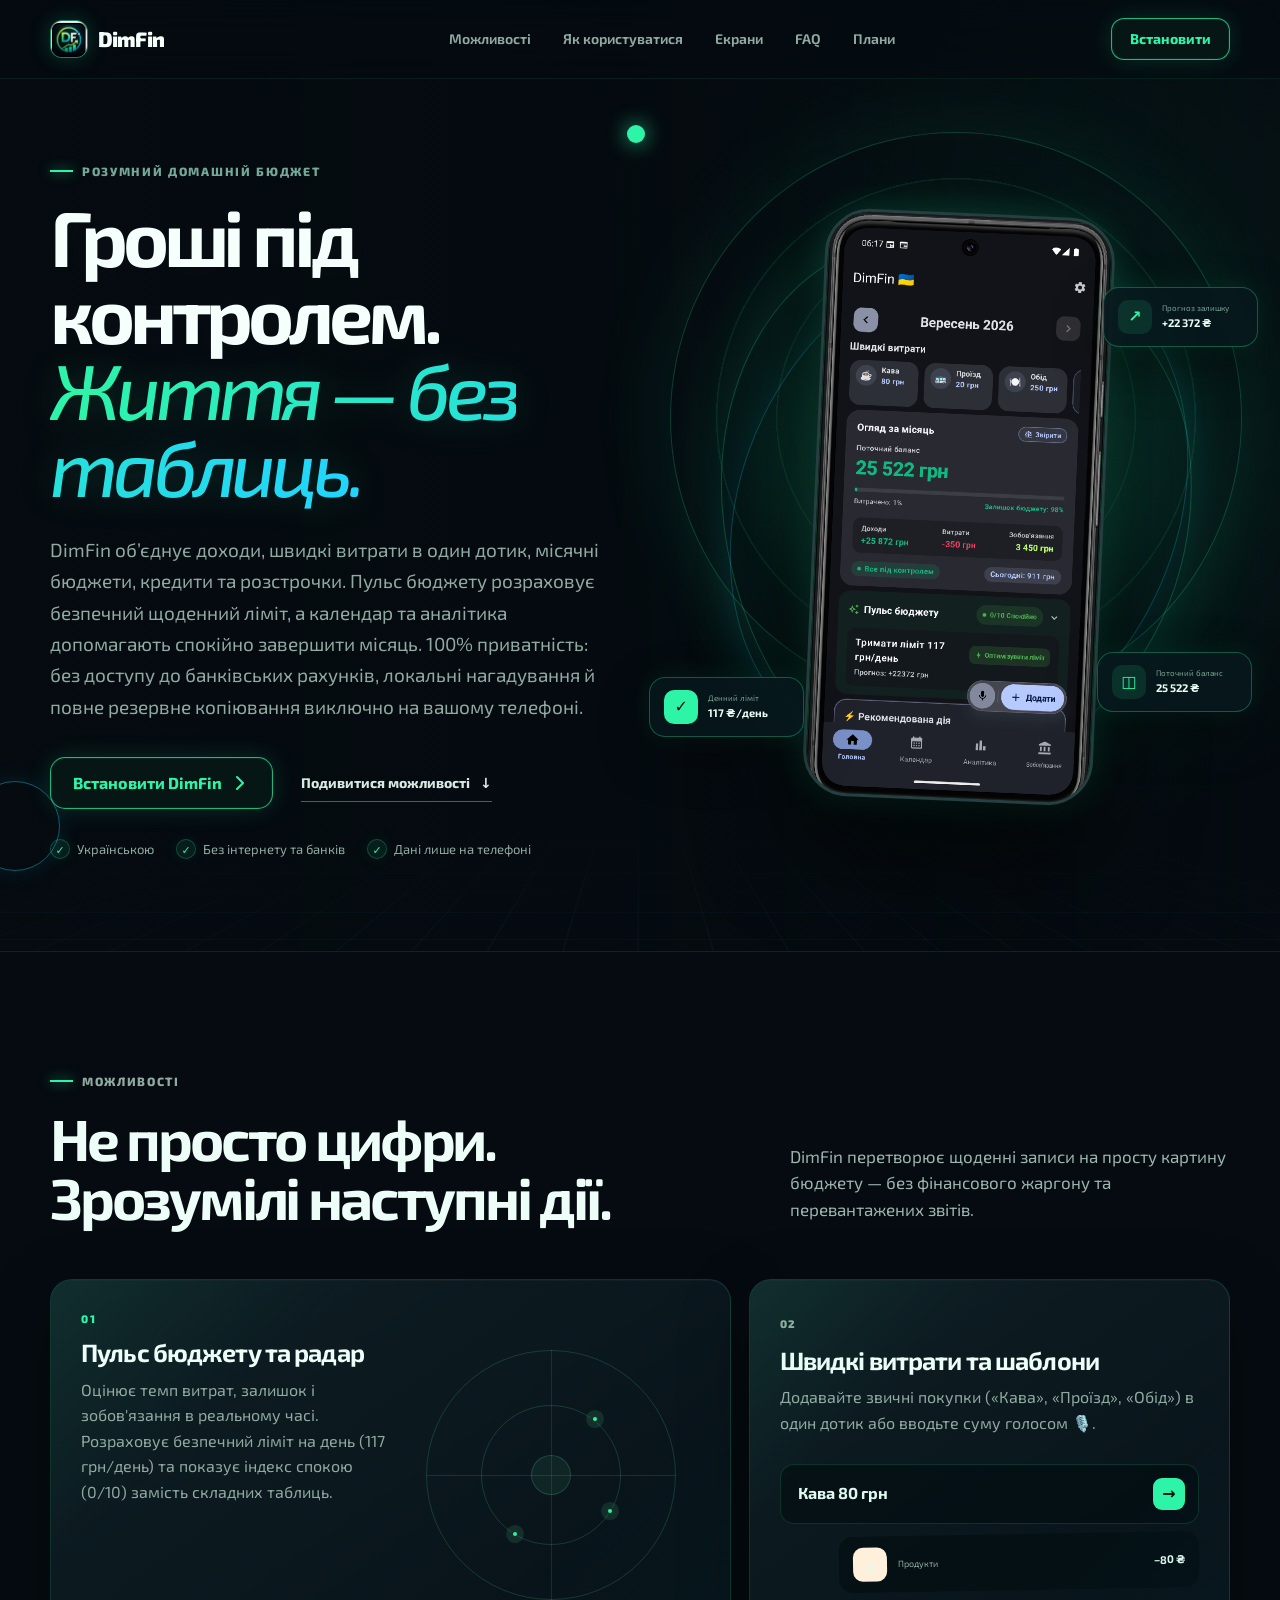
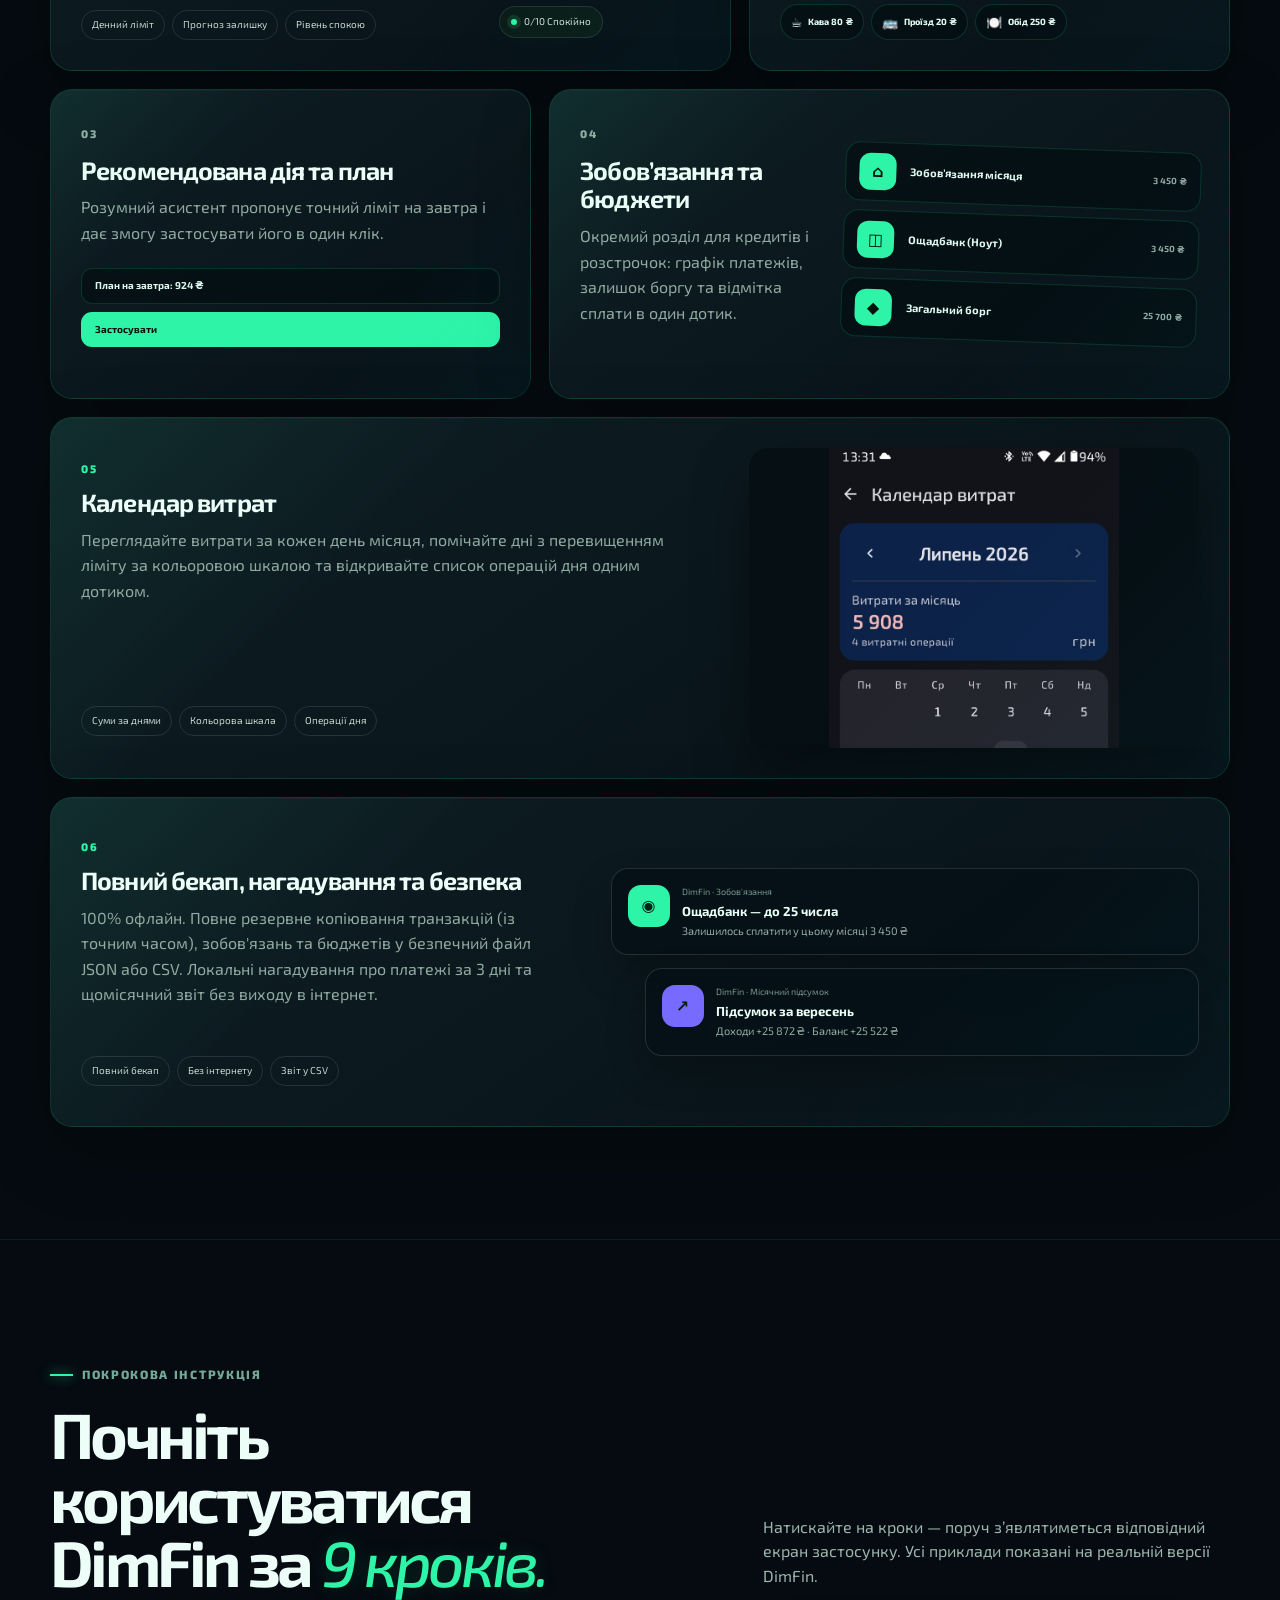
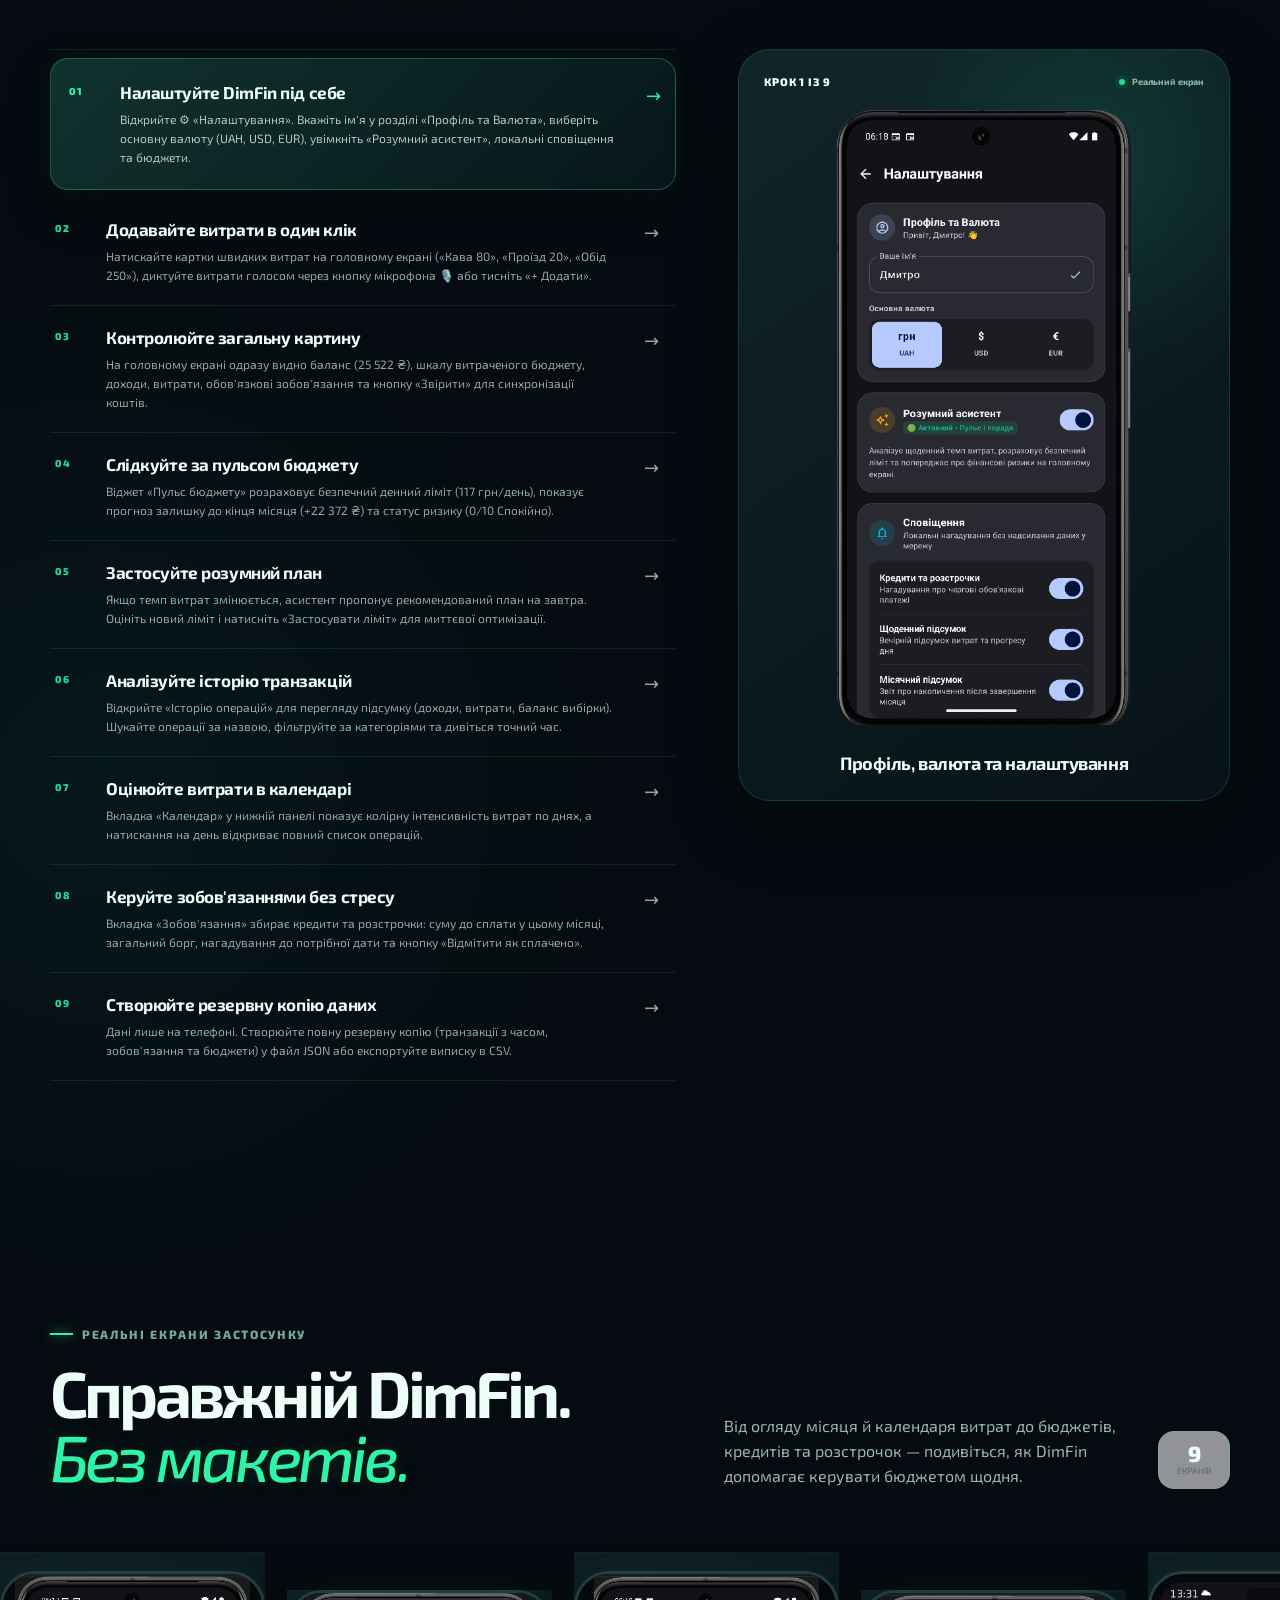
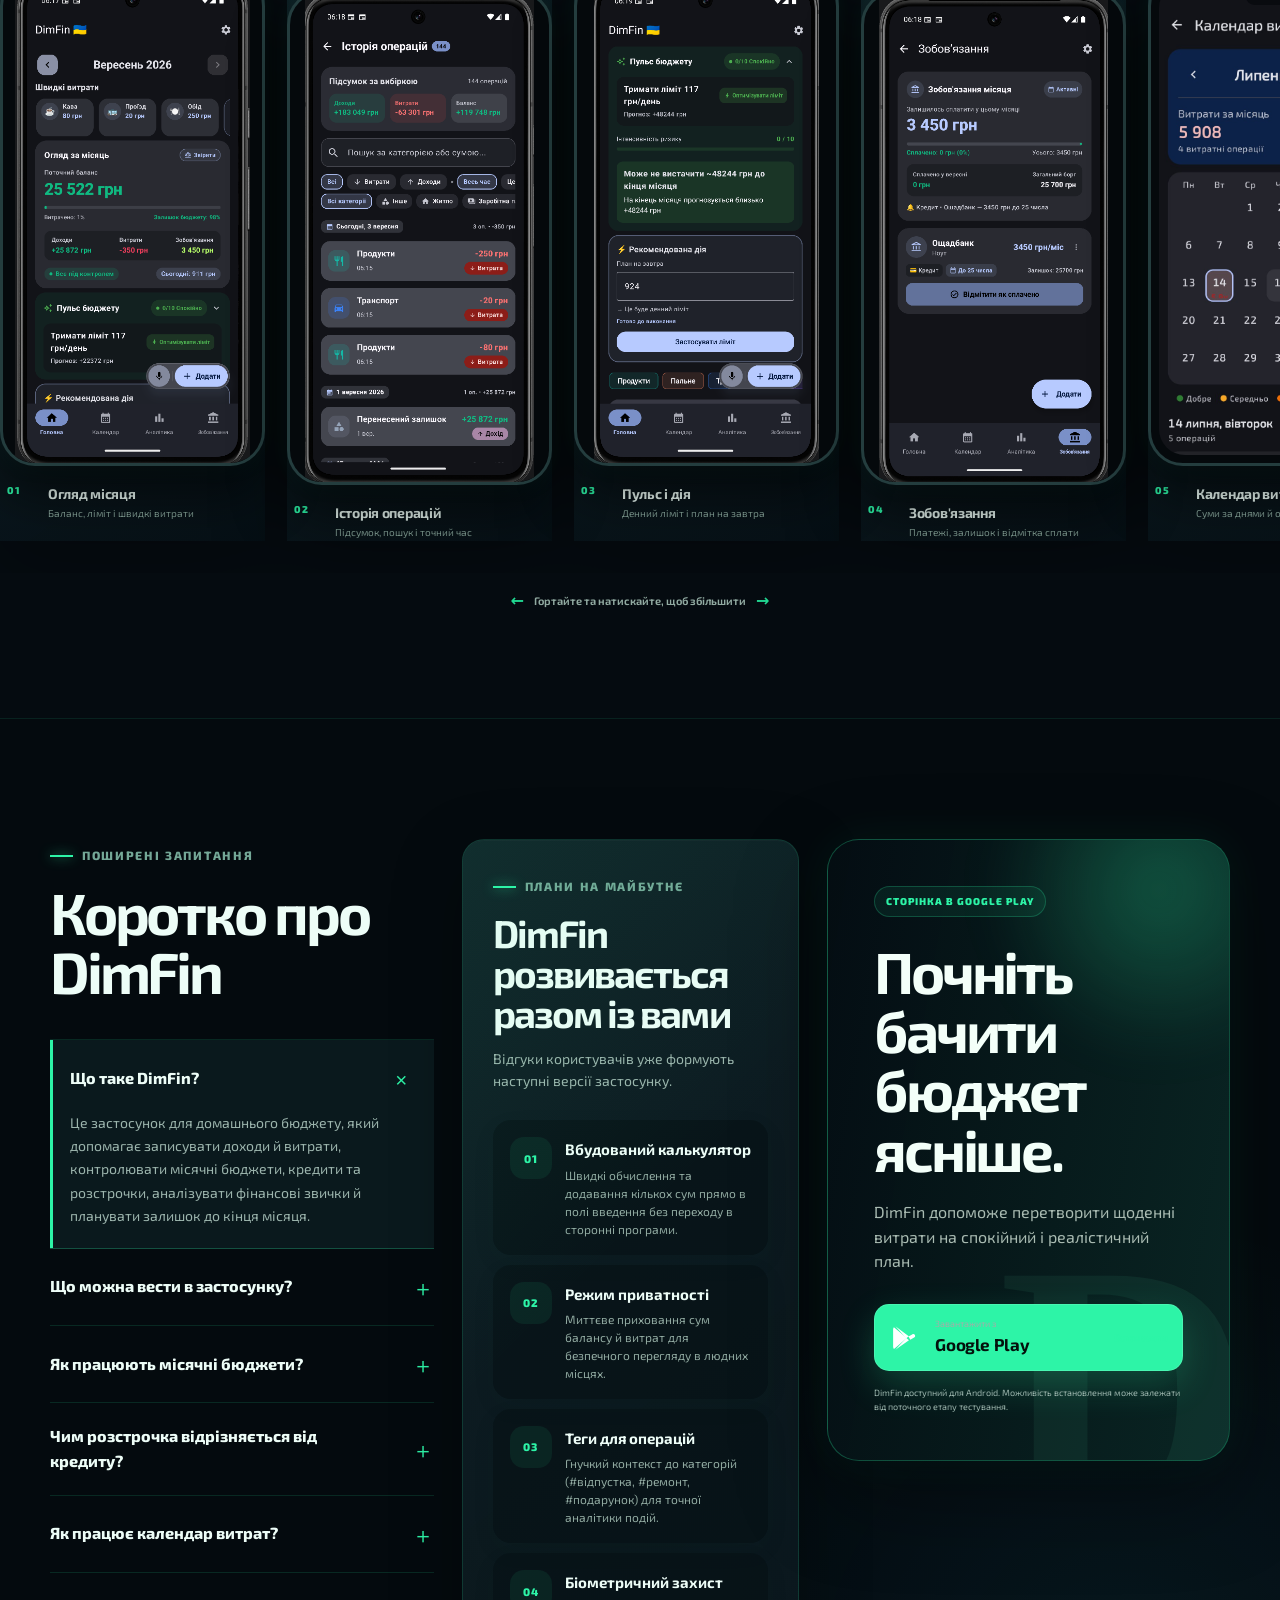
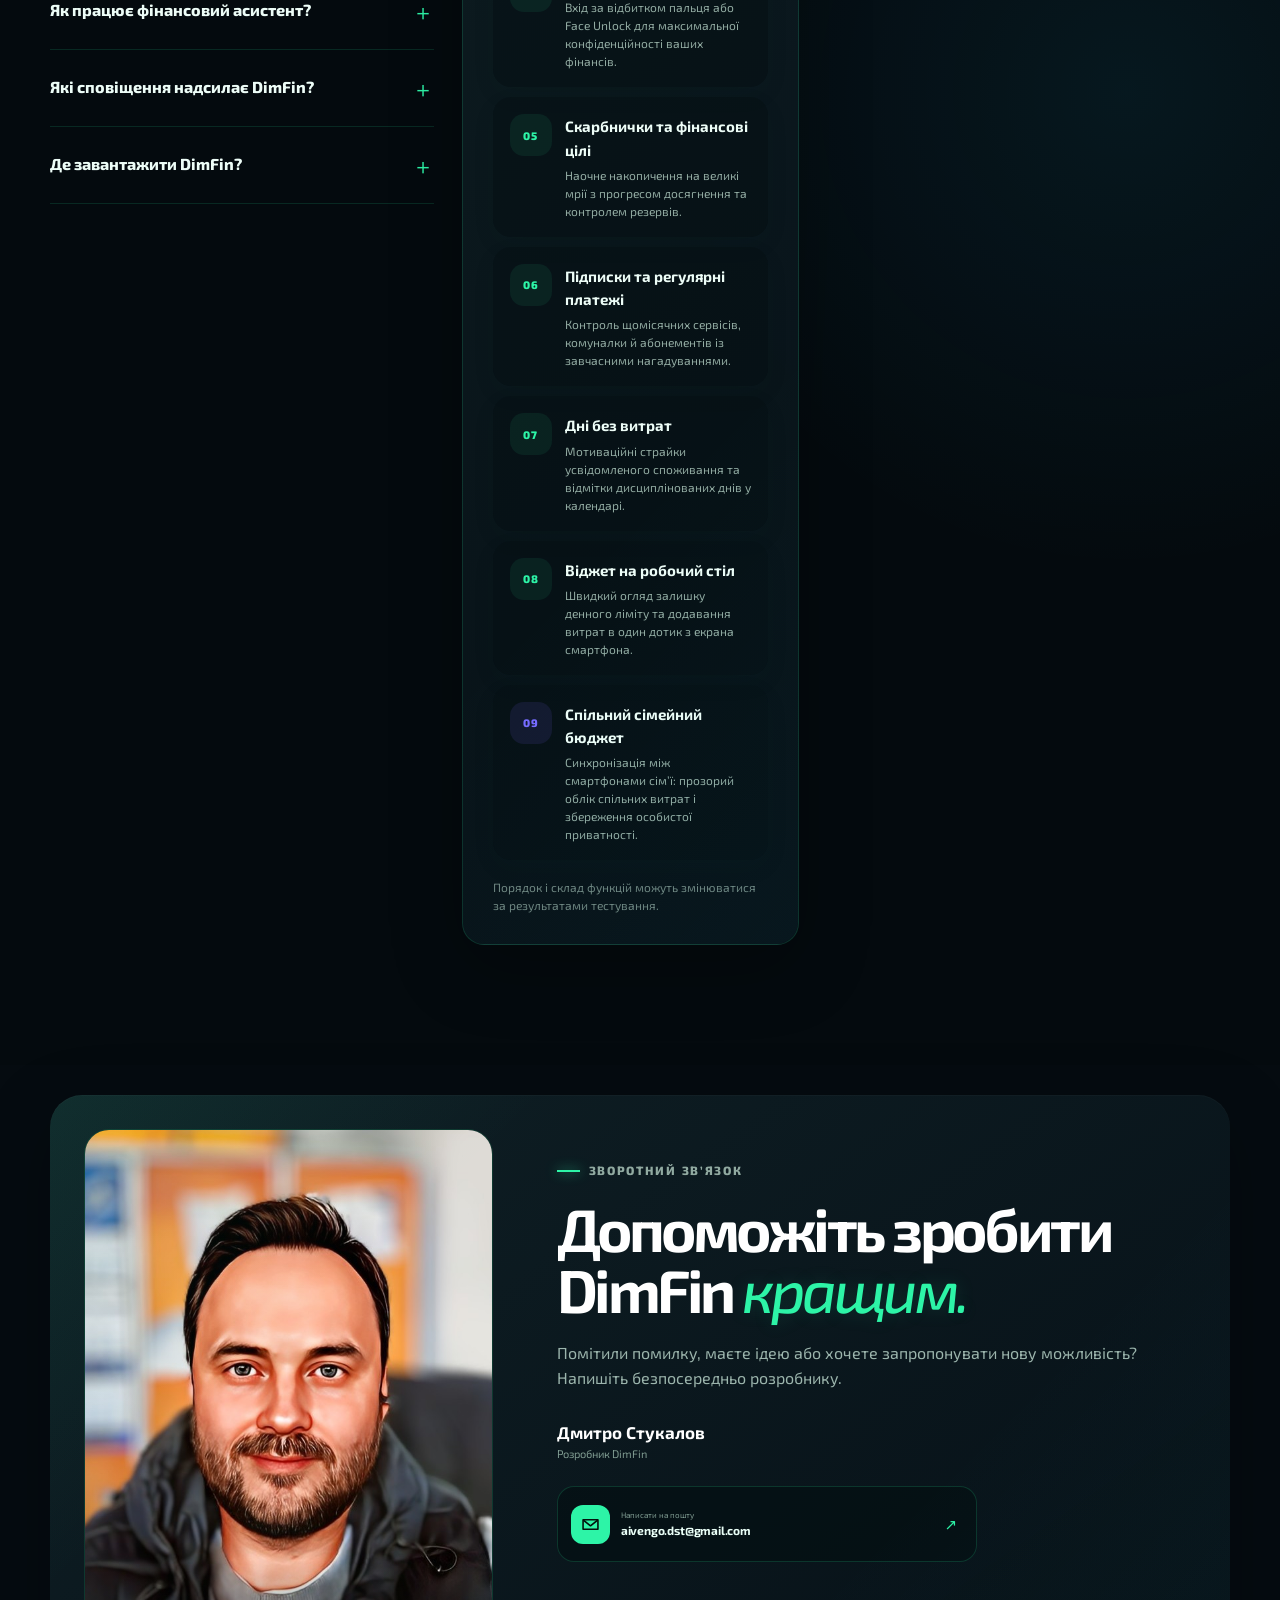
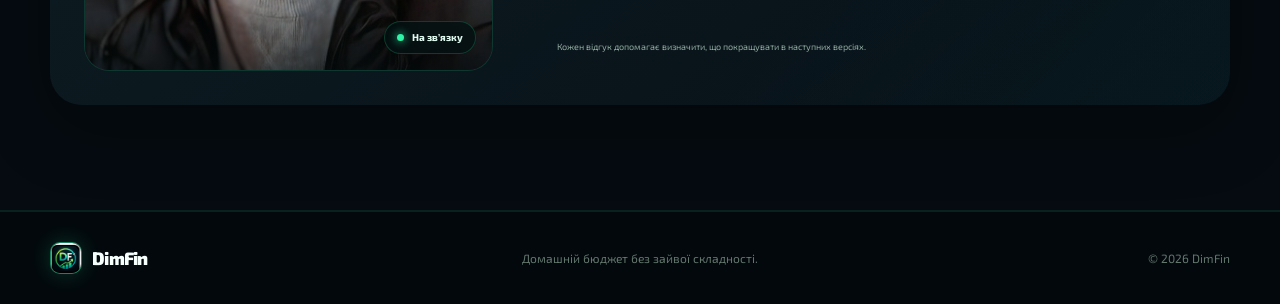
==== commit cfb29f38: "Update roadmap section with 8 new features and family budget" ====
--- a/index.html
+++ b/index.html
@@ -1,4 +1,4 @@
-﻿<!DOCTYPE html><html lang="uk"><head><meta charSet="utf-8"/><meta name="viewport" content="width=device-width, initial-scale=1"/><link rel="modulepreload" fetchPriority="low" href="/_next/static/chunks/index-9JYwN_a3.js"/><script src="/_next/static/chunks/rolldown-runtime-QTnfLwEv.js" type="module" async=""></script><script src="/_next/static/chunks/framework-C_hmB57O.js" type="module" async=""></script><link rel="preload" href="styles.css" as="style"/><link rel="modulepreload" href="/_next/static/chunks/layout-segment-context-C210b0fy.js" crossorigin=""/><title>DimFin — домашній бюджет без зайвої складності</title><meta name="description" content="DimFin — домашній бюджет без доступу до банківських рахунків. Доходи й витрати, місячні бюджети, кредити та розстрочки, календар, аналітика, локальні нагадування й щомісячні підсумки. Усі фінансові дані зберігаються лише на телефоні користувача."/><meta name="theme-color" content="#050b10"/><link rel="stylesheet" href="styles.css"/><script src="script.js" defer=""></script><script>Object.assign(((self[Symbol.for("vinext.navigationRuntime")]??={bootstrap:{routeManifest:null},functions:{}}).bootstrap.rsc??={rsc:[]}),{params:{},nav:{"pathname":"/","searchParams":[]}})</script><link rel="modulepreload" href="/_next/static/chunks/index-9JYwN_a3.js" />
+<!DOCTYPE html><html lang="uk"><head><meta charSet="utf-8"/><meta name="viewport" content="width=device-width, initial-scale=1"/><link rel="modulepreload" fetchPriority="low" href="/_next/static/chunks/index-9JYwN_a3.js"/><script src="/_next/static/chunks/rolldown-runtime-QTnfLwEv.js" type="module" async=""></script><script src="/_next/static/chunks/framework-C_hmB57O.js" type="module" async=""></script><link rel="preload" href="styles.css" as="style"/><link rel="modulepreload" href="/_next/static/chunks/layout-segment-context-C210b0fy.js" crossorigin=""/><title>DimFin — домашній бюджет без зайвої складності</title><meta name="description" content="DimFin — домашній бюджет без доступу до банківських рахунків. Доходи й витрати, місячні бюджети, кредити та розстрочки, календар, аналітика, локальні нагадування й щомісячні підсумки. Усі фінансові дані зберігаються лише на телефоні користувача."/><meta name="theme-color" content="#050b10"/><link rel="stylesheet" href="styles.css"/><script src="script.js" defer=""></script><script>Object.assign(((self[Symbol.for("vinext.navigationRuntime")]??={bootstrap:{routeManifest:null},functions:{}}).bootstrap.rsc??={rsc:[]}),{params:{},nav:{"pathname":"/","searchParams":[]}})</script><link rel="modulepreload" href="/_next/static/chunks/index-9JYwN_a3.js" />
 </head><body><div class="site-root">
     <a class="skip-link" href="#main-content">Перейти до вмісту</a>
 
@@ -544,29 +544,64 @@
               <article class="roadmap-item">
                 <span class="roadmap-icon" aria-hidden="true">01</span>
                 <div>
-                  <strong>Персоналізація</strong>
-                  <p>Знайомство під час першого запуску та особисте привітання.</p>
+                  <strong>Вбудований калькулятор</strong>
+                  <p>Швидкі обчислення та додавання кількох сум прямо в полі введення без переходу в сторонні програми.</p>
                 </div>
               </article>
               <article class="roadmap-item">
                 <span class="roadmap-icon" aria-hidden="true">02</span>
                 <div>
-                  <strong>Легкий старт</strong>
-                  <p>Короткий помічник, початковий баланс і зручне налаштування рахунків.</p>
+                  <strong>Режим приватності</strong>
+                  <p>Миттєве приховання сум балансу й витрат для безпечного перегляду в людних місцях.</p>
                 </div>
               </article>
               <article class="roadmap-item">
                 <span class="roadmap-icon" aria-hidden="true">03</span>
                 <div>
-                  <strong>Ще зручніший облік</strong>
-                  <p>Покращення введення сум, кредитів і щоденної роботи з бюджетом.</p>
+                  <strong>Теги для операцій</strong>
+                  <p>Гнучкий контекст до категорій (#відпустка, #ремонт, #подарунок) для точної аналітики подій.</p>
+                </div>
+              </article>
+              <article class="roadmap-item">
+                <span class="roadmap-icon" aria-hidden="true">04</span>
+                <div>
+                  <strong>Біометричний захист</strong>
+                  <p>Вхід за відбитком пальця або Face Unlock для максимальної конфіденційності ваших фінансів.</p>
+                </div>
+              </article>
+              <article class="roadmap-item">
+                <span class="roadmap-icon" aria-hidden="true">05</span>
+                <div>
+                  <strong>Скарбнички та фінансові цілі</strong>
+                  <p>Наочне накопичення на великі мрії з прогресом досягнення та контролем резервів.</p>
+                </div>
+              </article>
+              <article class="roadmap-item">
+                <span class="roadmap-icon" aria-hidden="true">06</span>
+                <div>
+                  <strong>Підписки та регулярні платежі</strong>
+                  <p>Контроль щомісячних сервісів, комуналки й абонементів із завчасними нагадуваннями.</p>
+                </div>
+              </article>
+              <article class="roadmap-item">
+                <span class="roadmap-icon" aria-hidden="true">07</span>
+                <div>
+                  <strong>Дні без витрат</strong>
+                  <p>Мотиваційні страйки усвідомленого споживання та відмітки дисциплінованих днів у календарі.</p>
+                </div>
+              </article>
+              <article class="roadmap-item">
+                <span class="roadmap-icon" aria-hidden="true">08</span>
+                <div>
+                  <strong>Віджет на робочий стіл</strong>
+                  <p>Швидкий огляд залишку денного ліміту та додавання витрат в один дотик з екрана смартфона.</p>
                 </div>
               </article>
               <article class="roadmap-item roadmap-item-later">
-                <span class="roadmap-icon" aria-hidden="true">04</span>
-                <div>
-                  <strong>Спільний бюджет</strong>
-                  <p>Можливість вести один бюджет разом із членами сім’ї та бачити спільну фінансову картину.</p>
+                <span class="roadmap-icon" aria-hidden="true">09</span>
+                <div>
+                  <strong>Спільний сімейний бюджет</strong>
+                  <p>Синхронізація між смартфонами сім’ї: прозорий облік спільних витрат і збереження особистої приватності.</p>
                 </div>
               </article>
             </div>
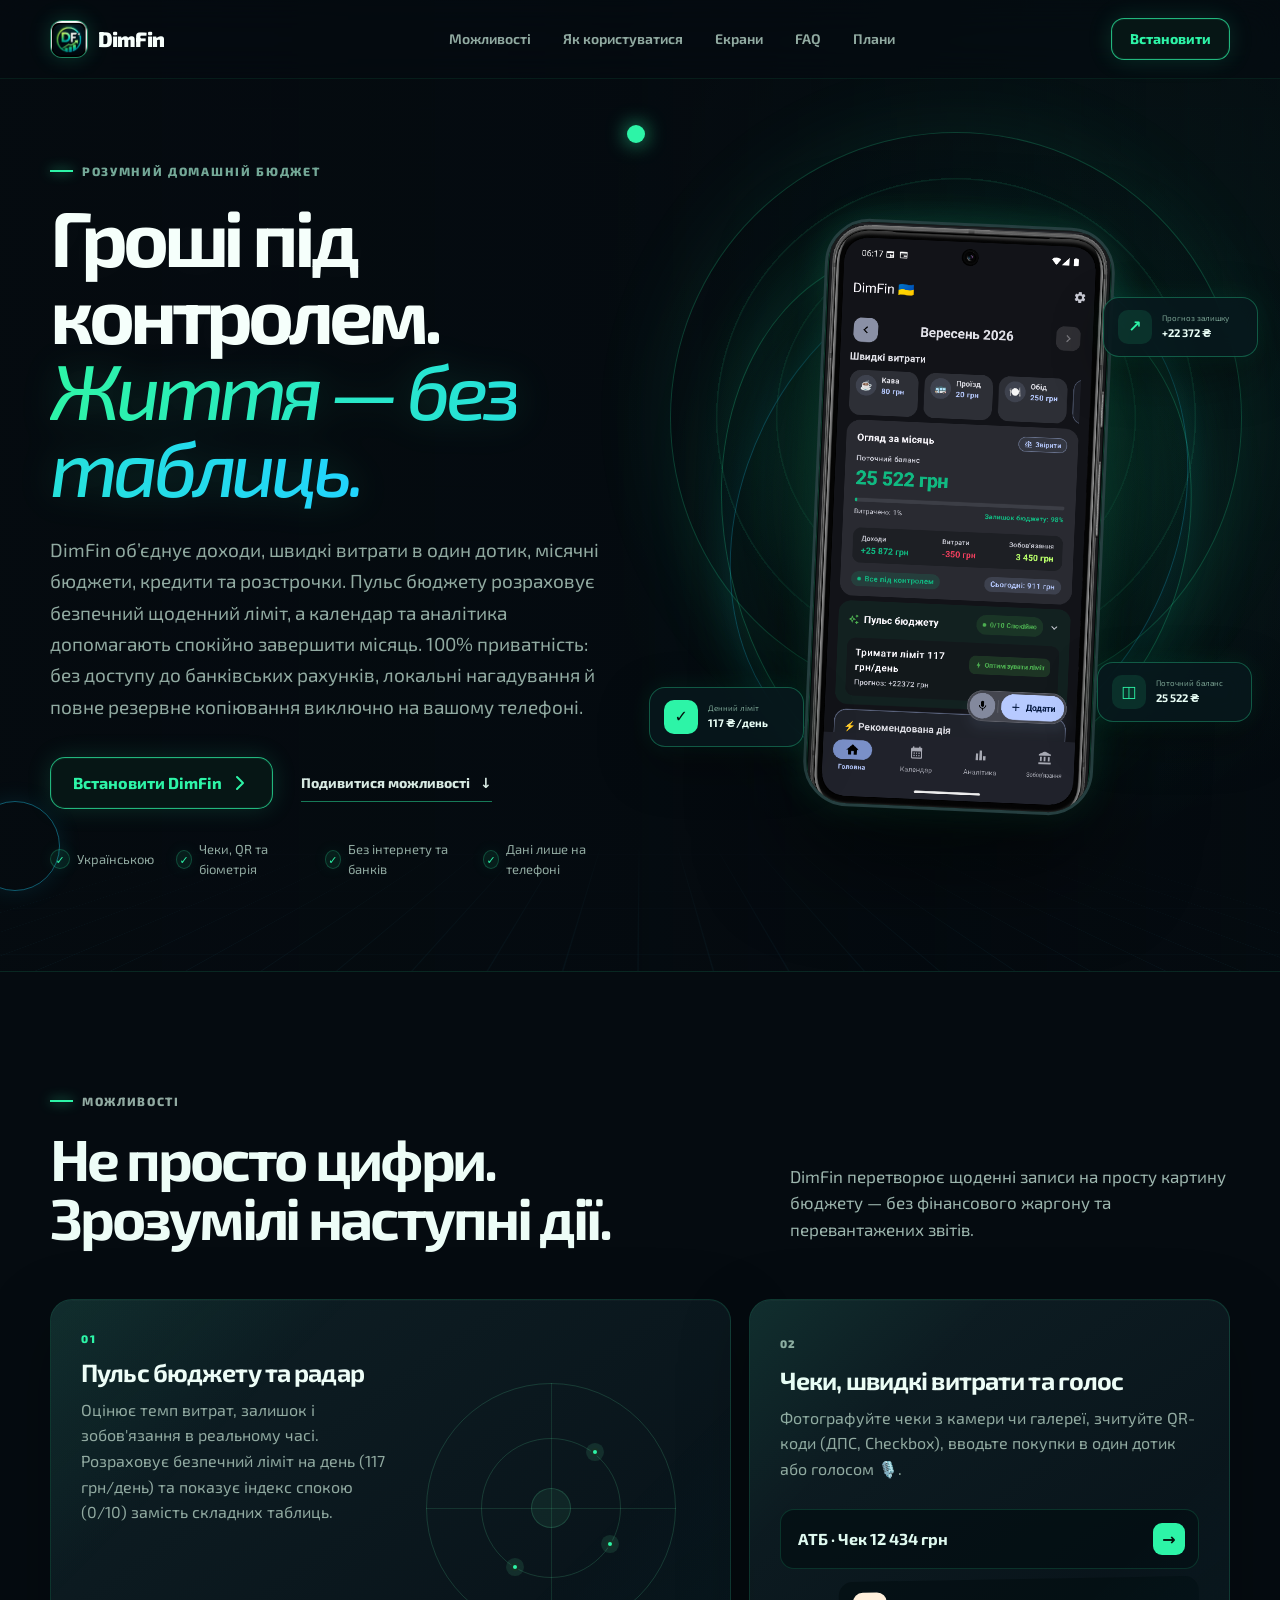
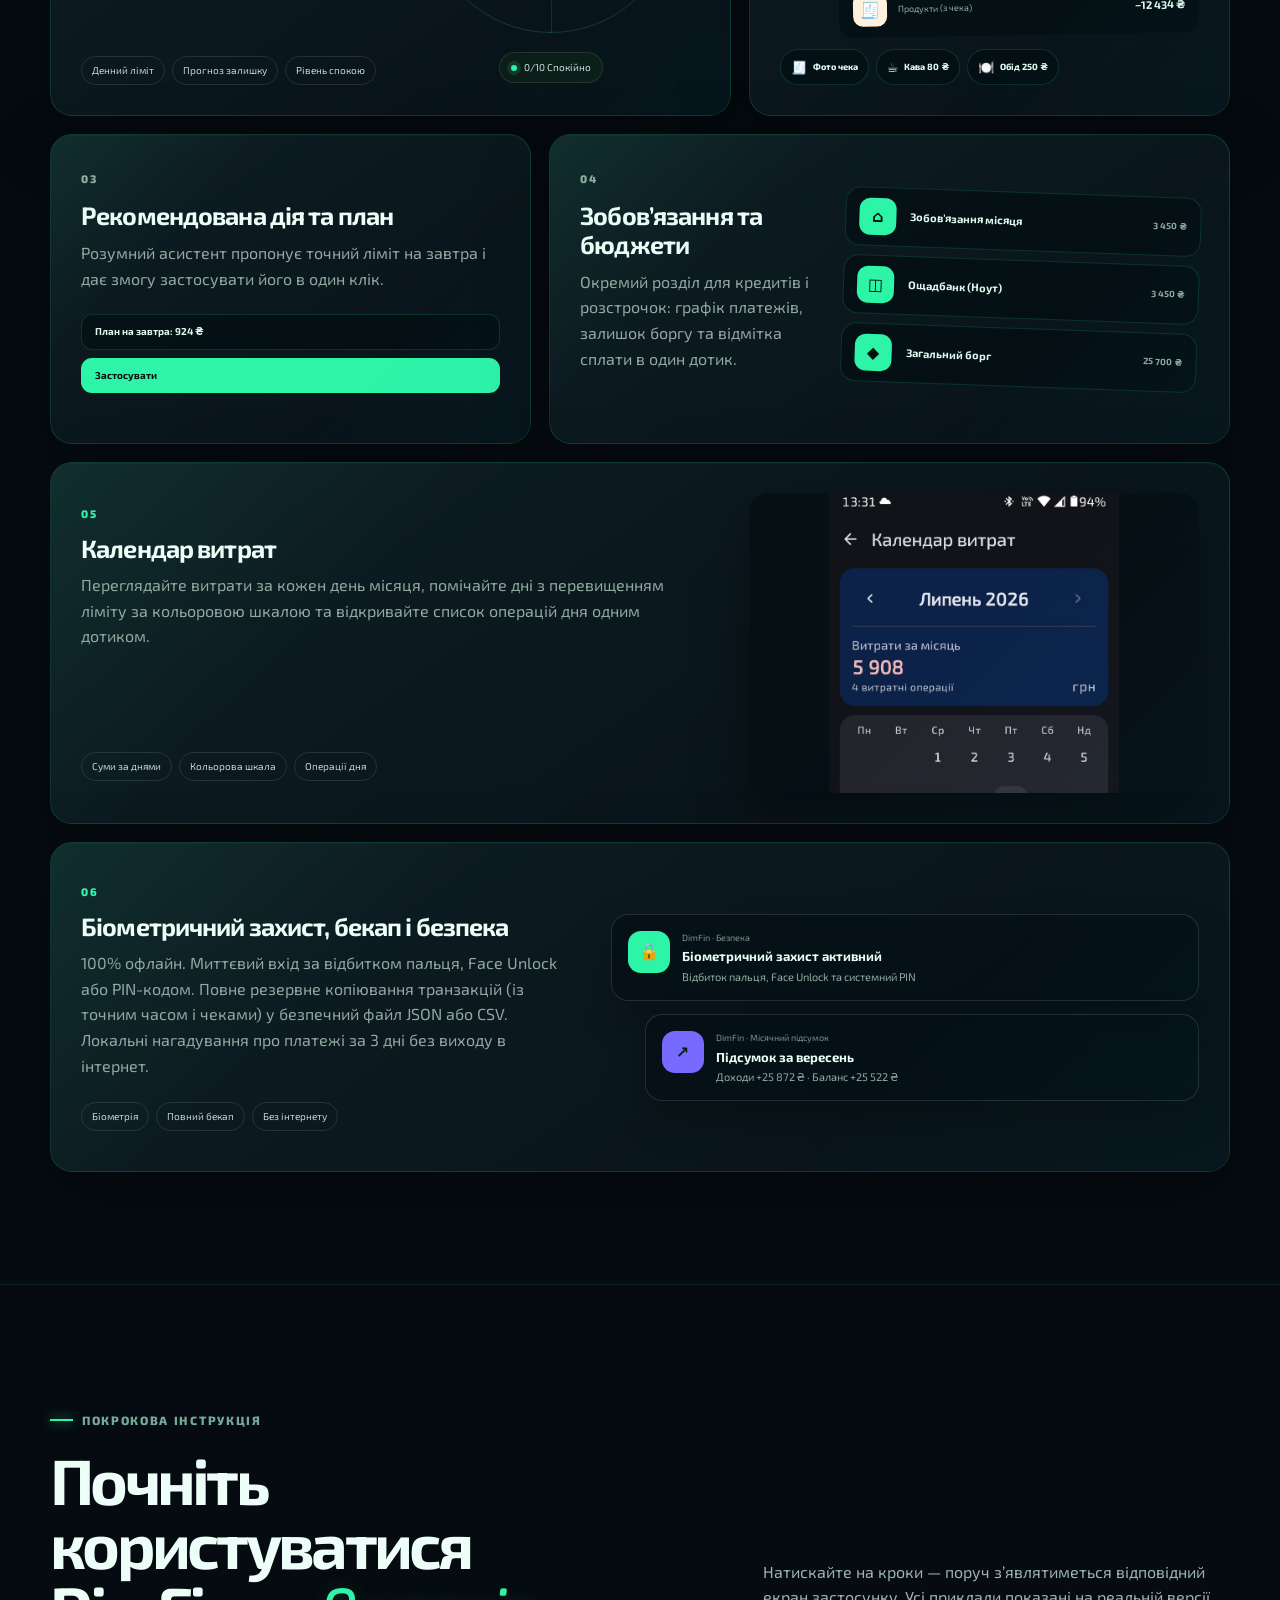
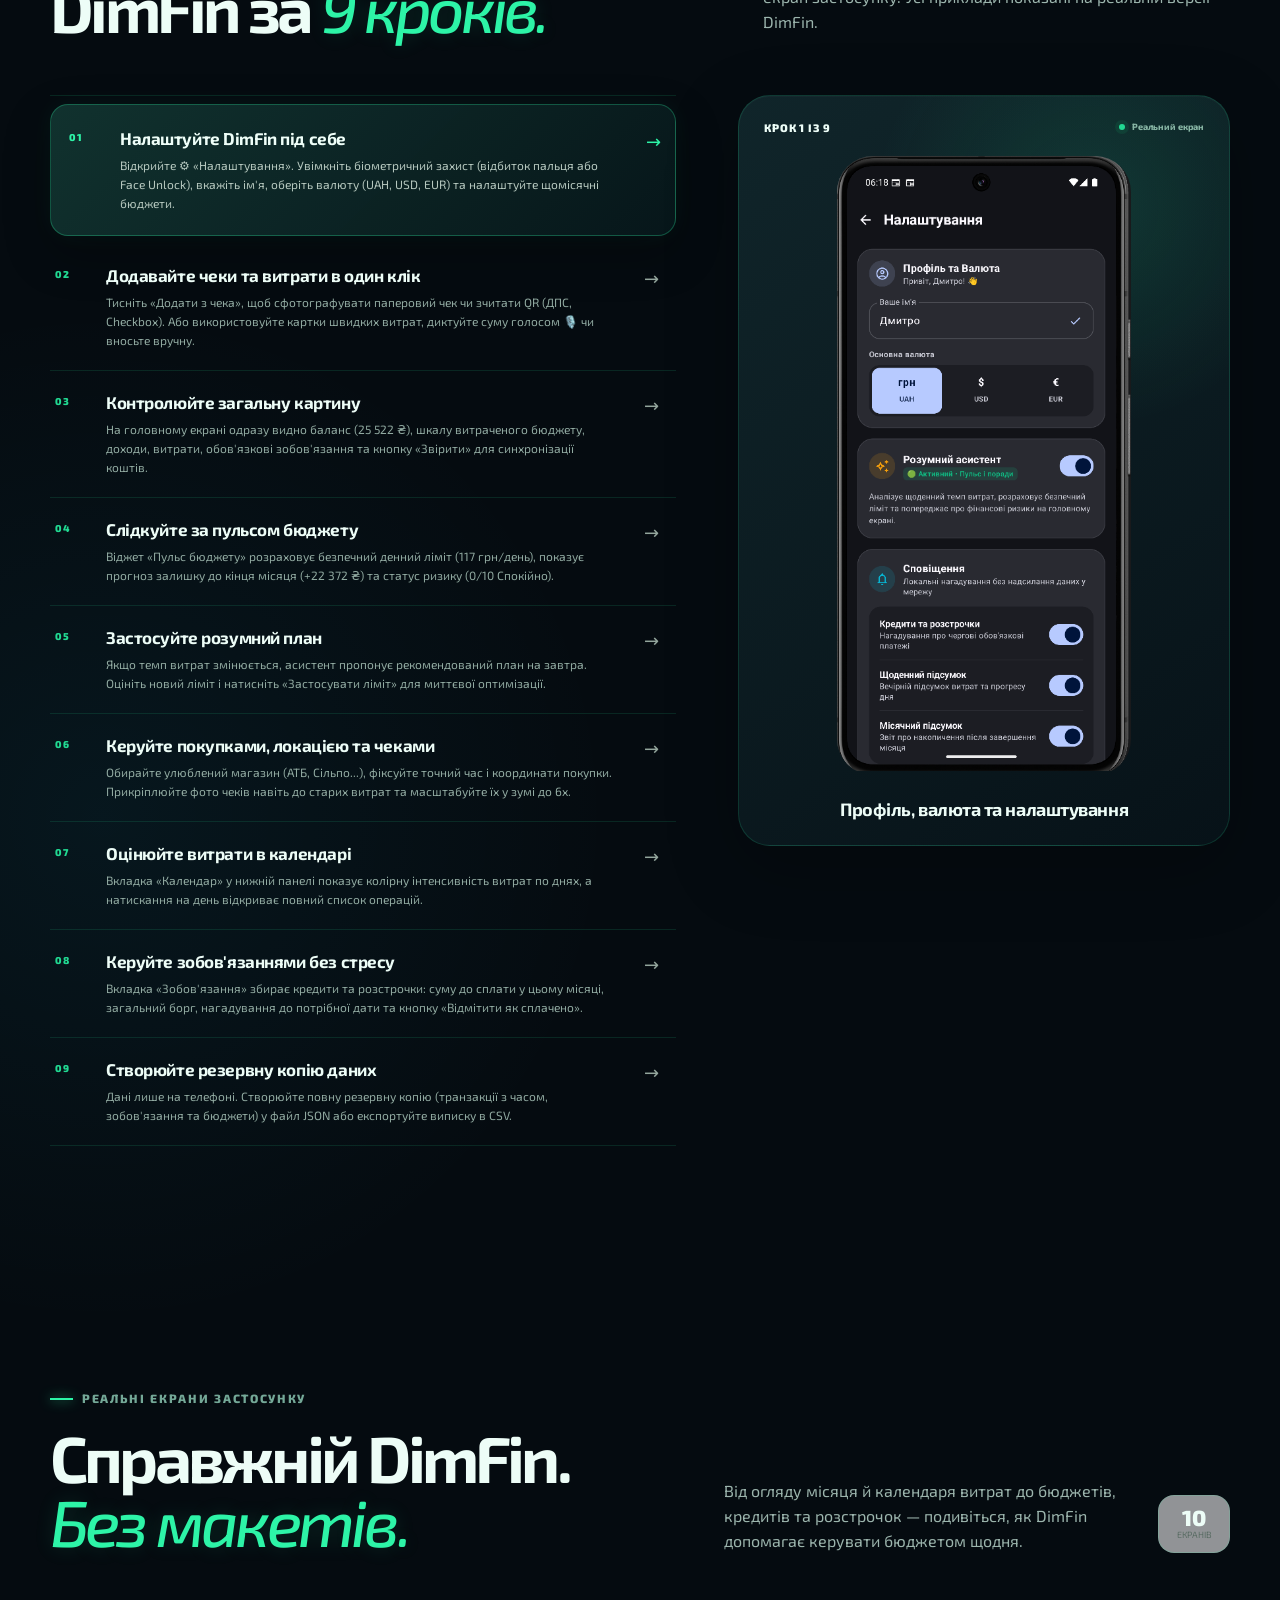
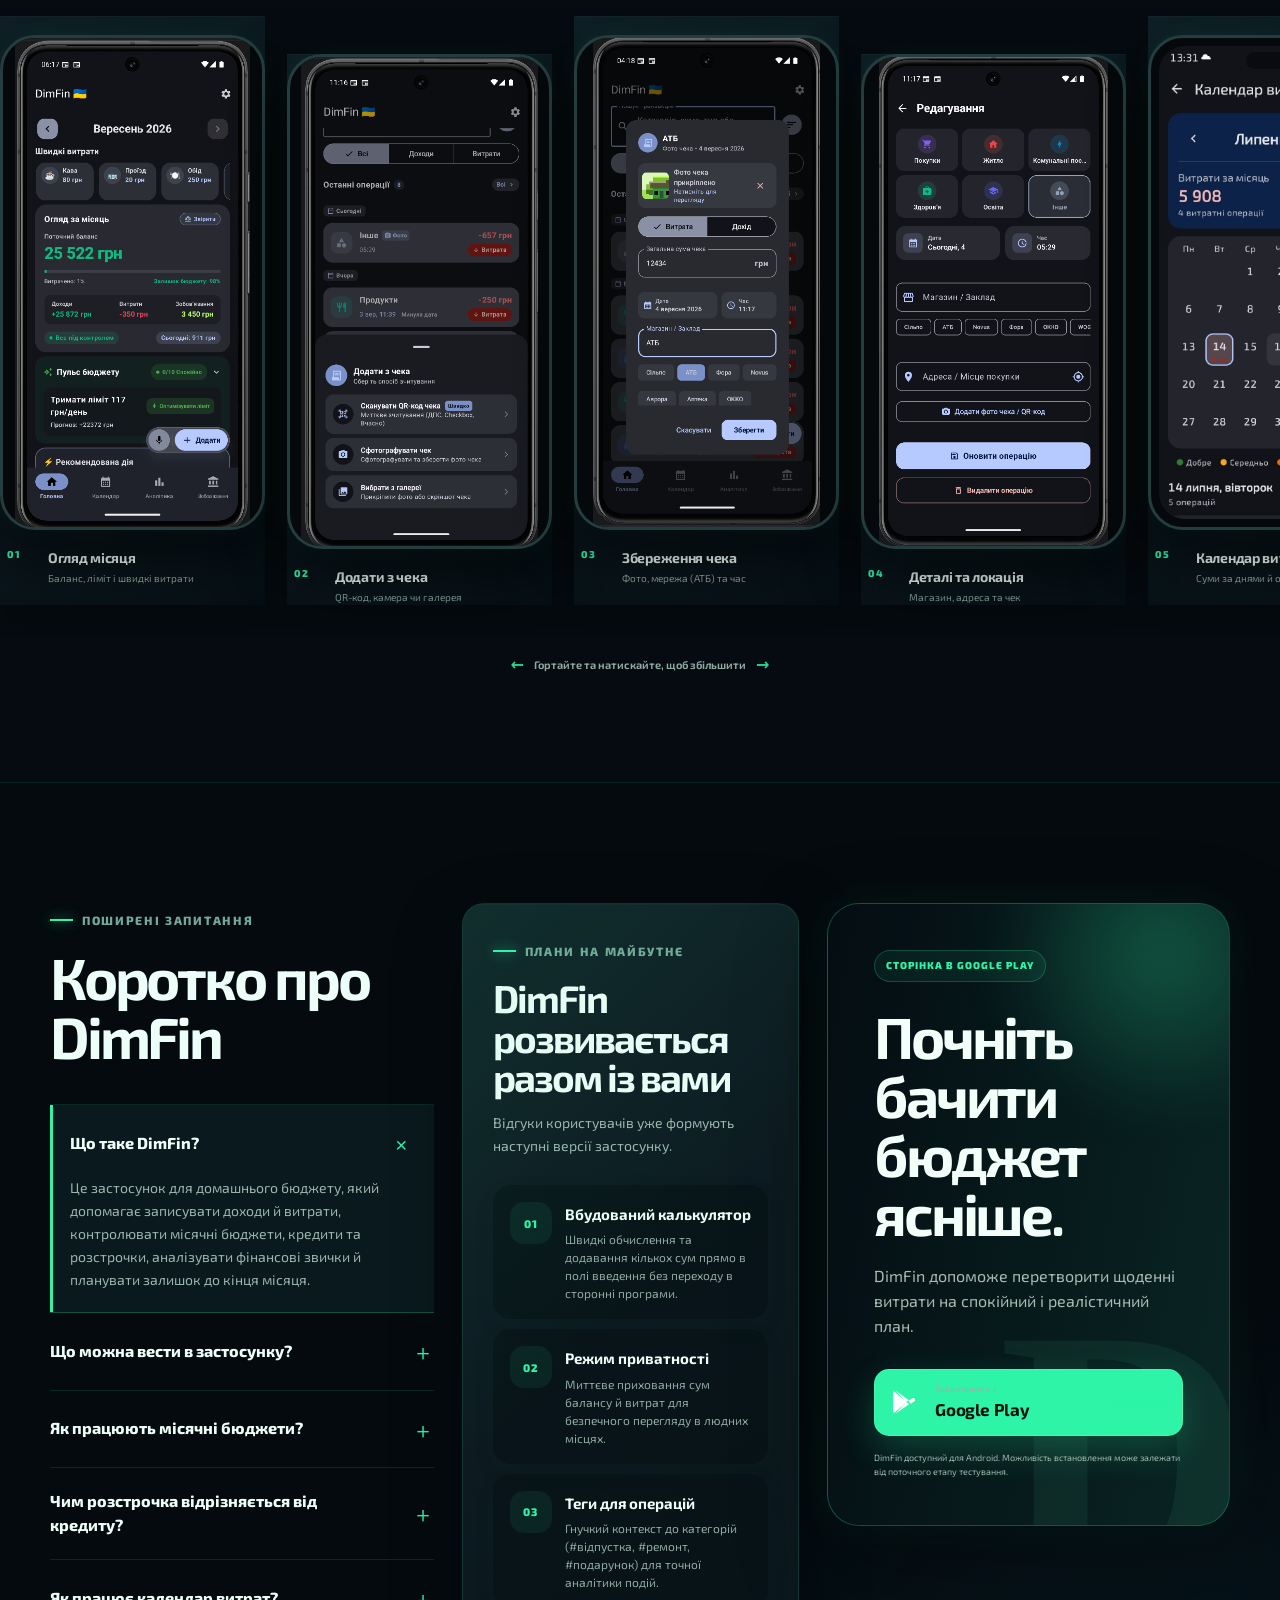
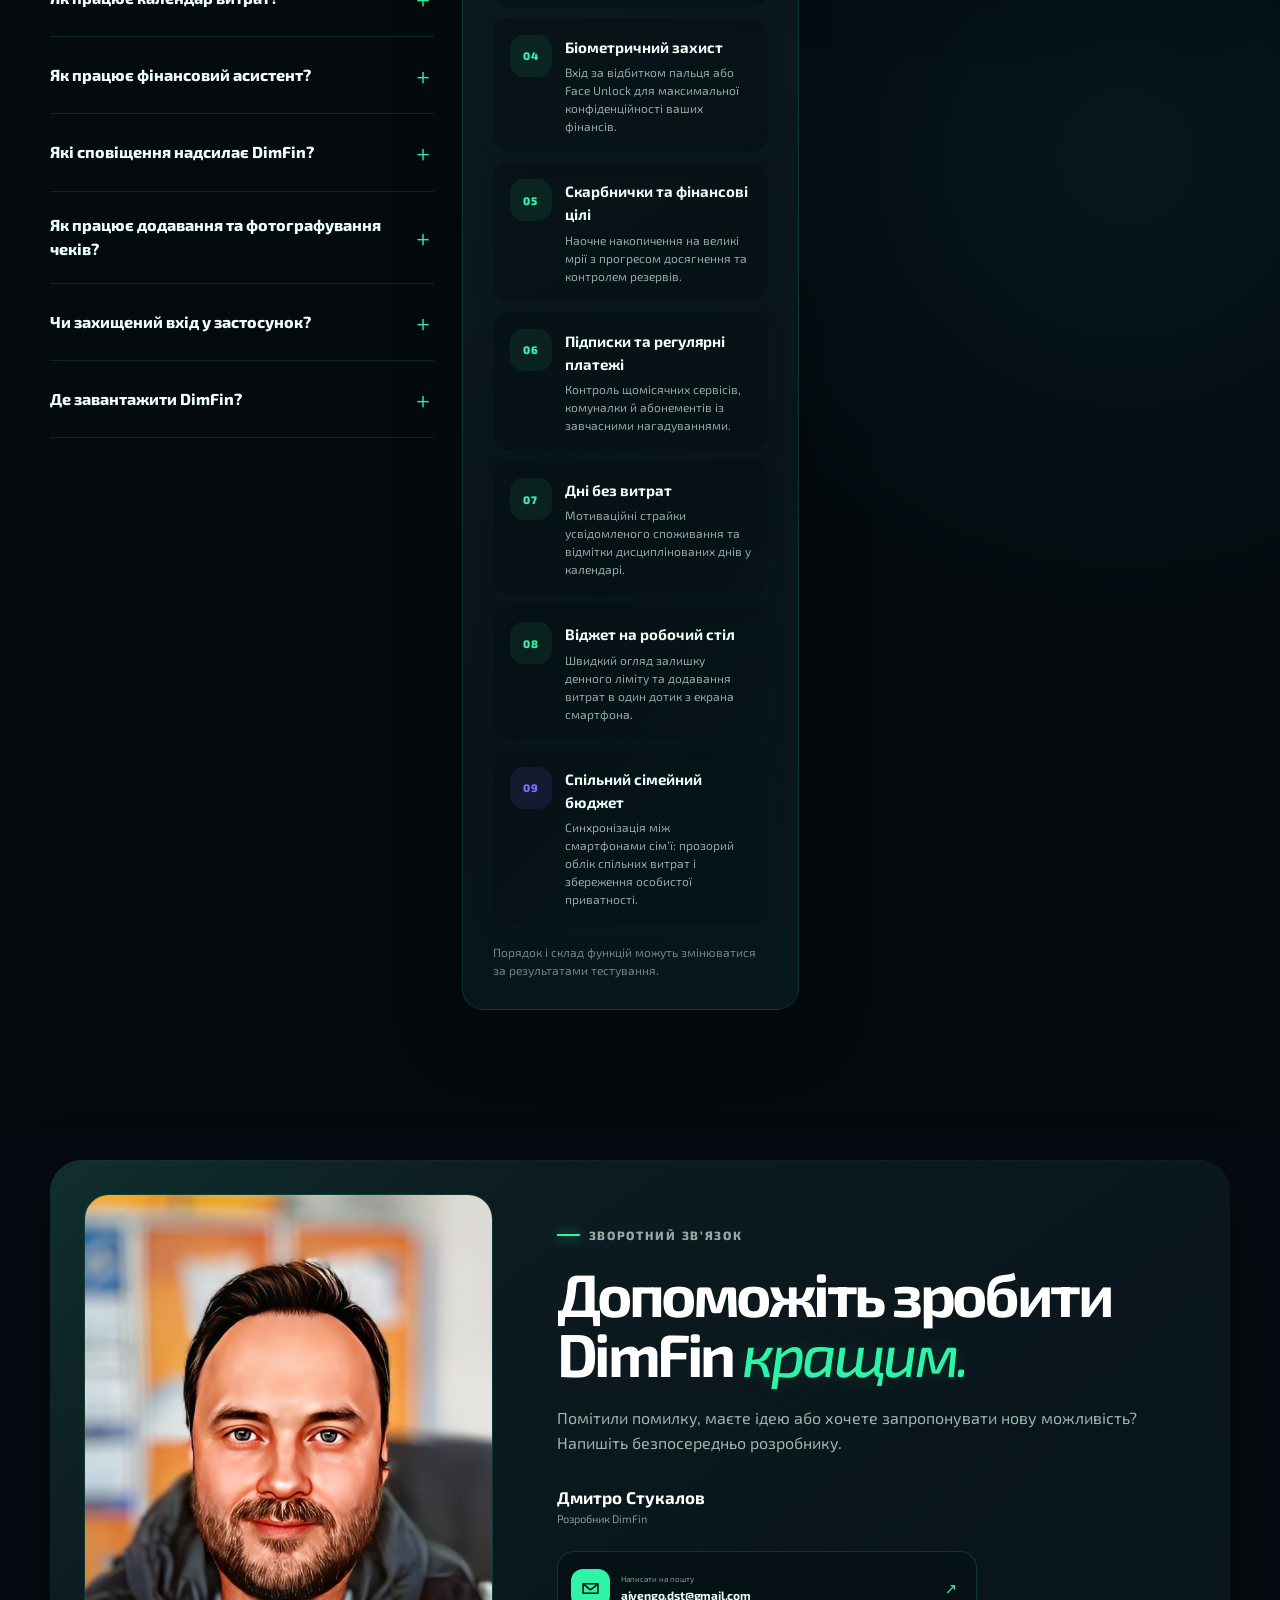
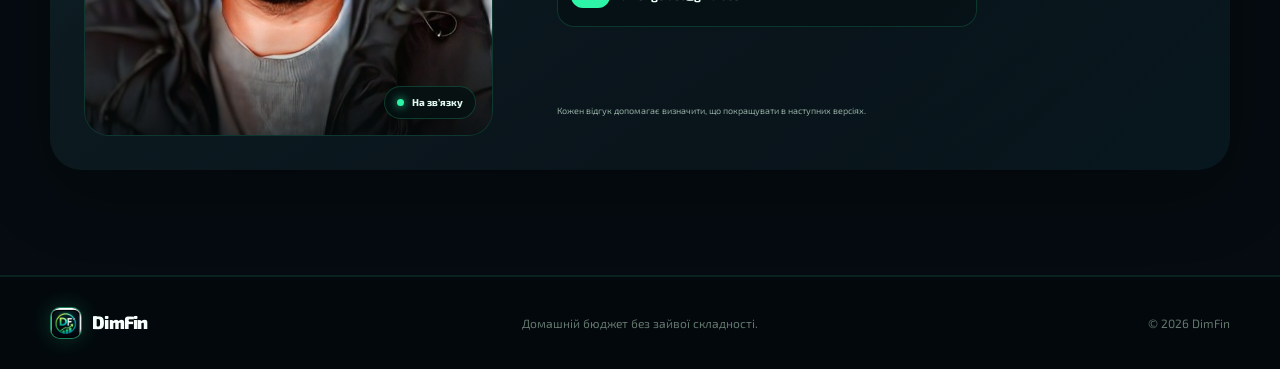
==== commit 89829652: "Update website and PDF guide for DimFin v1.2: receipts, zoom, stores, location, biometrics" ====
--- a/index.html
+++ b/index.html
@@ -50,6 +50,7 @@
             </div>
             <div class="hero-proof" aria-label="Переваги DimFin">
               <span><i aria-hidden="true">✓</i> Українською</span>
+              <span><i aria-hidden="true">✓</i> Чеки, QR та біометрія</span>
               <span><i aria-hidden="true">✓</i> Без інтернету та банків</span>
               <span><i aria-hidden="true">✓</i> Дані лише на телефоні</span>
             </div>
@@ -125,17 +126,17 @@
 
             <article class="feature-card feature-card-quick">
               <span class="feature-number">02</span>
-              <h3>Швидкі витрати та шаблони</h3>
-              <p>Додавайте звичні покупки («Кава», «Проїзд», «Обід») в один дотик або вводьте суму голосом 🎙️.</p>
+              <h3>Чеки, швидкі витрати та голос</h3>
+              <p>Фотографуйте чеки з камери чи галереї, зчитуйте QR-коди (ДПС, Checkbox), вводьте покупки в один дотик або голосом 🎙️.</p>
               <div class="quick-input" aria-hidden="true">
-                <span>Кава 80 грн</span><i>→</i>
+                <span>АТБ · Чек 12 434 грн</span><i>→</i>
               </div>
               <div class="quick-result" aria-hidden="true">
-                <span>☕</span><div><small>Продукти</small><strong>−80 ₴</strong></div>
+                <span>🧾</span><div><small>Продукти (з чека)</small><strong>−12 434 ₴</strong></div>
               </div>
               <div class="template-row" aria-hidden="true">
+                <span><i>🧾</i><b>Фото чека</b></span>
                 <span><i>☕</i><b>Кава 80 ₴</b></span>
-                <span><i>🚌</i><b>Проїзд 20 ₴</b></span>
                 <span><i>🍽️</i><b>Обід 250 ₴</b></span>
               </div>
             </article>
@@ -180,17 +181,17 @@
             <article class="feature-card feature-card-notifications">
               <div class="feature-copy">
                 <span class="feature-number">06</span>
-                <h3>Повний бекап, нагадування та безпека</h3>
-                <p>
-                  100% офлайн. Повне резервне копіювання транзакцій (із точним часом), зобов'язань та бюджетів у безпечний файл JSON або CSV.
-                  Локальні нагадування про платежі за 3 дні та щомісячний звіт без виходу в інтернет.
-                </p>
-                <div class="tag-row"><span>Повний бекап</span><span>Без інтернету</span><span>Звіт у CSV</span></div>
+                <h3>Біометричний захист, бекап і безпека</h3>
+                <p>
+                  100% офлайн. Миттєвий вхід за відбитком пальця, Face Unlock або PIN-кодом. Повне резервне копіювання транзакцій (із точним часом і чеками) у безпечний файл JSON або CSV.
+                  Локальні нагадування про платежі за 3 дні без виходу в інтернет.
+                </p>
+                <div class="tag-row"><span>Біометрія</span><span>Повний бекап</span><span>Без інтернету</span></div>
               </div>
               <div class="notification-showcase" aria-hidden="true">
                 <div class="notification-item notification-item-credit">
-                  <span>◉</span>
-                  <div><small>DimFin · Зобов'язання</small><strong>Ощадбанк — до 25 числа</strong><p>Залишилось сплатити у цьому місяці 3 450 ₴</p></div>
+                  <span>🔒</span>
+                  <div><small>DimFin · Безпека</small><strong>Біометричний захист активний</strong><p>Відбиток пальця, Face Unlock та системний PIN</p></div>
                 </div>
                 <div class="notification-item notification-item-summary">
                   <span>↗</span>
@@ -224,12 +225,12 @@
                 aria-selected="true"
                 data-guide-step="1"
                 data-guide-image="assets/settings.png"
-                data-guide-title="Профіль, валюта та налаштування"
+                data-guide-title="Профіль, біометрія та налаштування"
               >
                 <span class="guide-step-number">01</span>
                 <span class="guide-step-copy">
                   <strong>Налаштуйте DimFin під себе</strong>
-                  <small>Відкрийте ⚙️ «Налаштування». Вкажіть ім'я у розділі «Профіль та Валюта», виберіть основну валюту (UAH, USD, EUR), увімкніть «Розумний асистент», локальні сповіщення та бюджети.</small>
+                  <small>Відкрийте ⚙️ «Налаштування». Увімкніть біометричний захист (відбиток пальця або Face Unlock), вкажіть ім'я, оберіть валюту (UAH, USD, EUR) та налаштуйте щомісячні бюджети.</small>
                 </span>
                 <span class="guide-step-arrow" aria-hidden="true">→</span>
               </button>
@@ -240,13 +241,13 @@
                 role="tab"
                 aria-selected="false"
                 data-guide-step="2"
-                data-guide-image="assets/overview.png"
-                data-guide-title="Швидкі витрати, шаблони та голос"
+                data-guide-image="assets/receipt-options.png"
+                data-guide-title="Чеки, QR-коди, шаблони та голос"
               >
                 <span class="guide-step-number">02</span>
                 <span class="guide-step-copy">
-                  <strong>Додавайте витрати в один клік</strong>
-                  <small>Натискайте картки швидких витрат на головному екрані («Кава 80», «Проїзд 20», «Обід 250»), диктуйте витрати голосом через кнопку мікрофона 🎙️ або тисніть «+ Додати».</small>
+                  <strong>Додавайте чеки та витрати в один клік</strong>
+                  <small>Тисніть «Додати з чека», щоб сфотографувати паперовий чек чи зчитати QR (ДПС, Checkbox). Або використовуйте картки швидких витрат, диктуйте суму голосом 🎙️ чи вносьте вручну.</small>
                 </span>
                 <span class="guide-step-arrow" aria-hidden="true">→</span>
               </button>
@@ -308,13 +309,13 @@
                 role="tab"
                 aria-selected="false"
                 data-guide-step="6"
-                data-guide-image="assets/transactions.png"
-                data-guide-title="Історія операцій, фільтри та точний час"
+                data-guide-image="assets/transaction-edit.png"
+                data-guide-title="Історія, магазин, локація та зум чеків"
               >
                 <span class="guide-step-number">06</span>
                 <span class="guide-step-copy">
-                  <strong>Аналізуйте історію транзакцій</strong>
-                  <small>Відкрийте «Історію операцій» для перегляду підсумку (доходи, витрати, баланс вибірки). Шукайте операції за назвою, фільтруйте за категоріями та дивіться точний час.</small>
+                  <strong>Керуйте покупками, локацією та чеками</strong>
+                  <small>Обирайте улюблений магазин (АТБ, Сільпо...), фіксуйте точний час і координати покупки. Прикріплюйте фото чеків навіть до старих витрат та масштабуйте їх у зумі до 6x.</small>
                 </span>
                 <span class="guide-step-arrow" aria-hidden="true">→</span>
               </button>
@@ -404,7 +405,7 @@
                 Від огляду місяця й календаря витрат до бюджетів, кредитів та розстрочок — подивіться,
                 як DimFin допомагає керувати бюджетом щодня.
               </p>
-              <span><i>9</i> екранів</span>
+              <span><i>10</i> екранів</span>
             </div>
           </div>
 
@@ -414,19 +415,19 @@
               <span class="screen-caption"><i>01</i><span><strong>Огляд місяця</strong><small>Баланс, ліміт і швидкі витрати</small></span></span>
             </button>
 
-            <button class="screen-shot-card" type="button" data-screenshot="assets/transactions.png" data-caption="Історія операцій">
-              <span class="screen-device screen-device-framed"><img src="assets/transactions.png" alt="Історія операцій, пошук і фільтри у DimFin" loading="lazy" decoding="async" /></span>
-              <span class="screen-caption"><i>02</i><span><strong>Історія операцій</strong><small>Підсумок, пошук і точний час</small></span></span>
-            </button>
-
-            <button class="screen-shot-card" type="button" data-screenshot="assets/smart-action.png" data-caption="Пульс бюджету та Рекомендована дія">
-              <span class="screen-device screen-device-framed"><img src="assets/smart-action.png" alt="Пульс бюджету та рекомендована дія" loading="lazy" decoding="async" /></span>
-              <span class="screen-caption"><i>03</i><span><strong>Пульс і дія</strong><small>Денний ліміт і план на завтра</small></span></span>
-            </button>
-
-            <button class="screen-shot-card" type="button" data-screenshot="assets/credits.png" data-caption="Зобов'язання та розстрочки">
-              <span class="screen-device screen-device-framed"><img src="assets/credits.png" alt="Облік зобов'язань, кредитів і розстрочок у DimFin" loading="lazy" decoding="async" /></span>
-              <span class="screen-caption"><i>04</i><span><strong>Зобов'язання</strong><small>Платежі, залишок і відмітка сплати</small></span></span>
+            <button class="screen-shot-card" type="button" data-screenshot="assets/receipt-options.png" data-caption="Додати з чека">
+              <span class="screen-device screen-device-framed"><img src="assets/receipt-options.png" alt="Додати з чека: QR-код, фото або галерея" loading="lazy" decoding="async" /></span>
+              <span class="screen-caption"><i>02</i><span><strong>Додати з чека</strong><small>QR-код, камера чи галерея</small></span></span>
+            </button>
+
+            <button class="screen-shot-card" type="button" data-screenshot="assets/receipt-dialog.png" data-caption="Збереження чека">
+              <span class="screen-device screen-device-framed"><img src="assets/receipt-dialog.png" alt="Збереження чека з фото та вибором магазину" loading="lazy" decoding="async" /></span>
+              <span class="screen-caption"><i>03</i><span><strong>Збереження чека</strong><small>Фото, мережа (АТБ) та час</small></span></span>
+            </button>
+
+            <button class="screen-shot-card" type="button" data-screenshot="assets/transaction-edit.png" data-caption="Деталі та локація">
+              <span class="screen-device screen-device-framed"><img src="assets/transaction-edit.png" alt="Редагування операції: магазин, локація та чек" loading="lazy" decoding="async" /></span>
+              <span class="screen-caption"><i>04</i><span><strong>Деталі та локація</strong><small>Магазин, адреса та чек</small></span></span>
             </button>
 
             <button class="screen-shot-card" type="button" data-screenshot="assets/calendar.png" data-caption="Календар витрат">
@@ -439,19 +440,24 @@
               <span class="screen-caption"><i>06</i><span><strong>Аналітика витрат</strong><small>Порівняння й категорії</small></span></span>
             </button>
 
+            <button class="screen-shot-card" type="button" data-screenshot="assets/credits.png" data-caption="Зобов'язання та розстрочки">
+              <span class="screen-device screen-device-framed"><img src="assets/credits.png" alt="Облік зобов'язань, кредитів і розстрочок у DimFin" loading="lazy" decoding="async" /></span>
+              <span class="screen-caption"><i>07</i><span><strong>Зобов'язання</strong><small>Платежі, залишок і відмітка сплати</small></span></span>
+            </button>
+
             <button class="screen-shot-card" type="button" data-screenshot="assets/analytics.png" data-caption="Виконання місячних бюджетів">
               <span class="screen-device"><img src="assets/analytics.png" alt="Виконання місячних бюджетів за категоріями в DimFin" loading="lazy" decoding="async" /></span>
-              <span class="screen-caption"><i>07</i><span><strong>Місячні бюджети</strong><small>Прогрес за категоріями</small></span></span>
-            </button>
-
-            <button class="screen-shot-card" type="button" data-screenshot="assets/settings.png" data-caption="Налаштування">
+              <span class="screen-caption"><i>08</i><span><strong>Місячні бюджети</strong><small>Прогрес за категоріями</small></span></span>
+            </button>
+
+            <button class="screen-shot-card" type="button" data-screenshot="assets/settings.png" data-caption="Налаштування та біометрія">
               <span class="screen-device screen-device-framed"><img src="assets/settings.png" alt="Налаштування валюти, асистента, сповіщень та бекапу" loading="lazy" decoding="async" /></span>
-              <span class="screen-caption"><i>08</i><span><strong>Налаштування</strong><small>Профіль, валюта, нагадування й бекап</small></span></span>
+              <span class="screen-caption"><i>09</i><span><strong>Налаштування</strong><small>Біометрія, валюта й бекап</small></span></span>
             </button>
 
             <button class="screen-shot-card" type="button" data-screenshot="assets/voice-input.png" data-caption="Голосове введення">
               <span class="screen-device"><img src="assets/voice-input.png" alt="Голосове введення операцій у DimFin" loading="lazy" decoding="async" /></span>
-              <span class="screen-caption"><i>09</i><span><strong>Голосове введення</strong><small>Швидке розпізнавання мови</small></span></span>
+              <span class="screen-caption"><i>10</i><span><strong>Голосове введення</strong><small>Швидке розпізнавання мови</small></span></span>
             </button>
           </div>
 
@@ -521,6 +527,18 @@
                   кожного місяця надходить фінансовий підсумок за попередній місяць із доходами,
                   витратами та балансом. Сповіщення працюють без передавання фінансових даних
                   на сервер і керуються в налаштуваннях застосунку.
+                </p>
+              </details>
+              <details>
+                <summary>Як працює додавання та фотографування чеків?<span aria-hidden="true">＋</span></summary>
+                <p>
+                  Ви можете додавати чеки трьома способами: сканувати фіскальний QR-код (з чеків ДПС або Checkbox), зробити фото чека камерою або обрати зображення з галереї. До операції зручно вибрати мережу магазину (АТБ, Сільпо, Novus тощо), зафіксувати точний час і координати покупки. У перегляді чека доступне масштабування двома пальцями (pinch-to-zoom) до 6x, а фото можна прикріпити навіть до старих операцій.
+                </p>
+              </details>
+              <details>
+                <summary>Чи захищений вхід у застосунок?<span aria-hidden="true">＋</span></summary>
+                <p>
+                  Так, у DimFin доступний надійний біометричний захист: вхід за відбитком пальця, розпізнаванням обличчя (Face Unlock) або PIN-кодом пристрою. Увімкнути біометрію можна в налаштуваннях. Усі ваші фінансові записи, фотографії чеків та локальні бекапи зберігаються виключно на телефоні без передавання на зовнішні сервери.
                 </p>
               </details>
               <details>
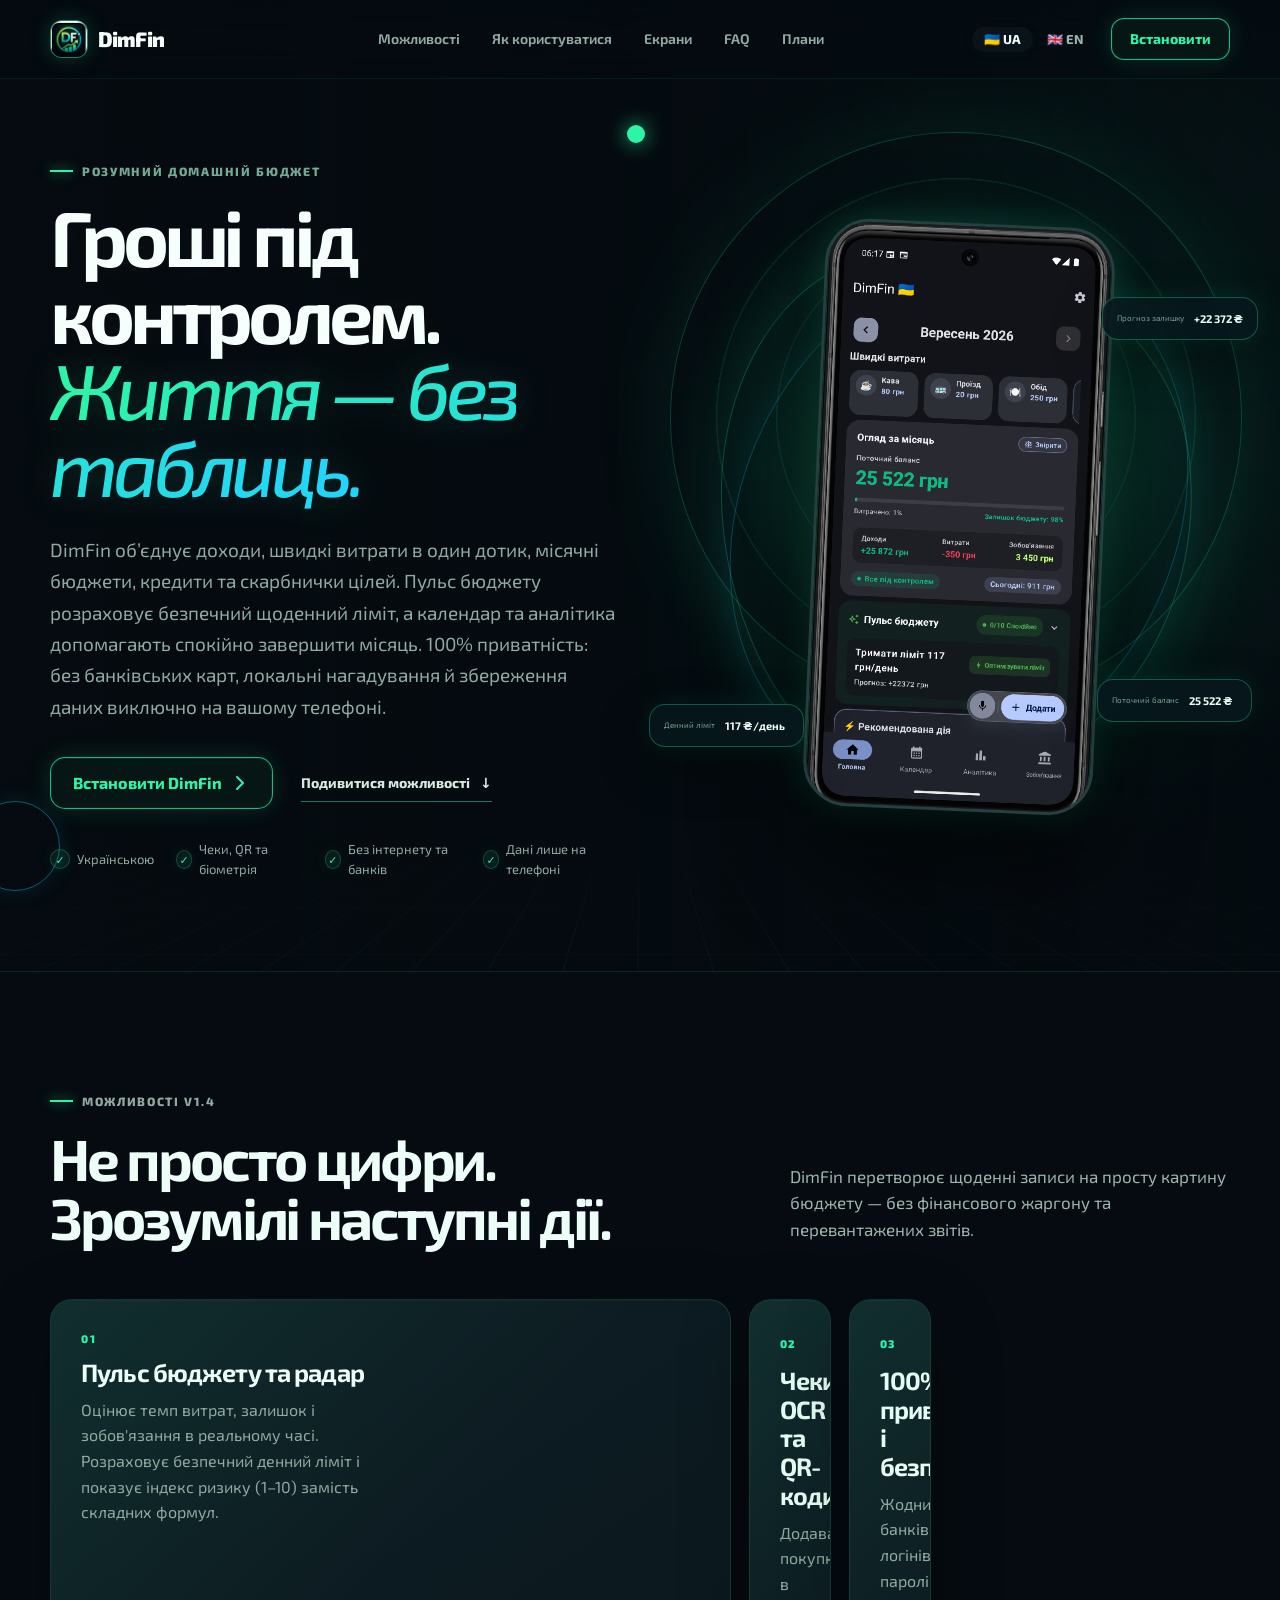
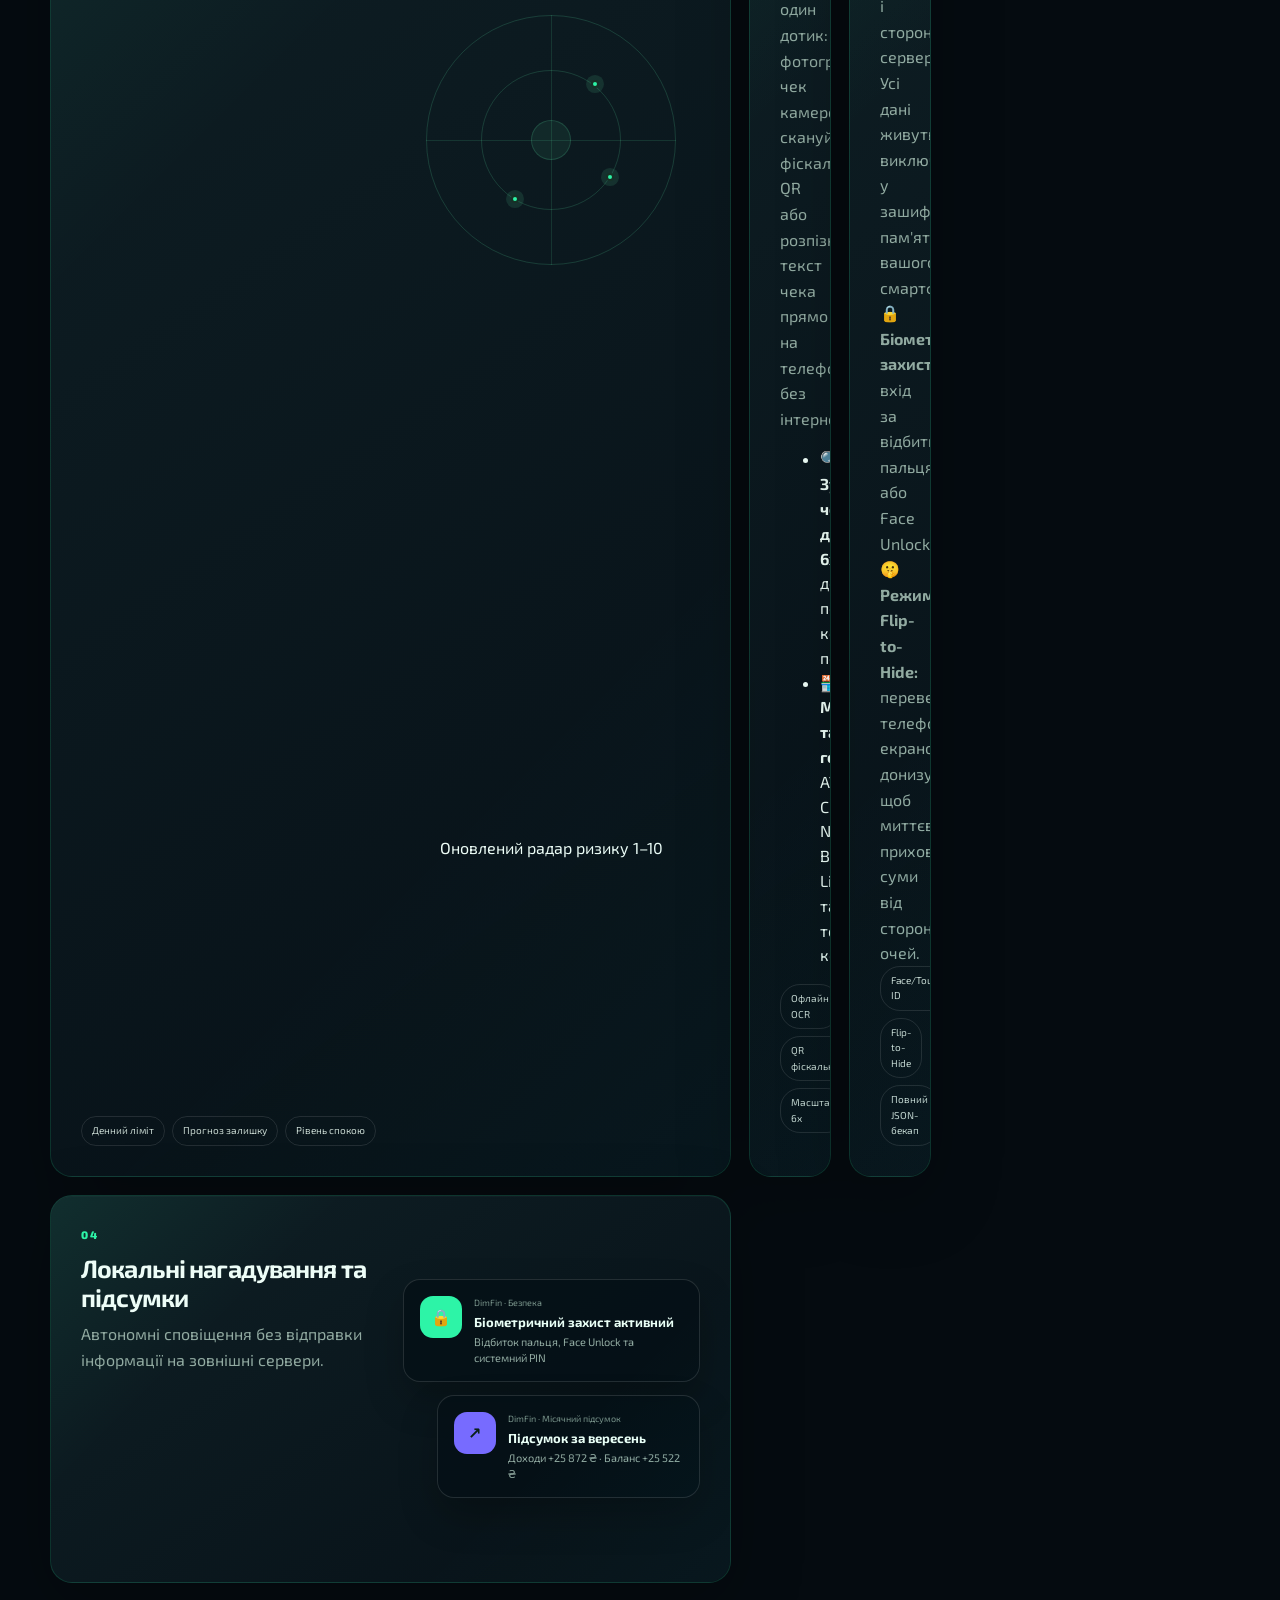
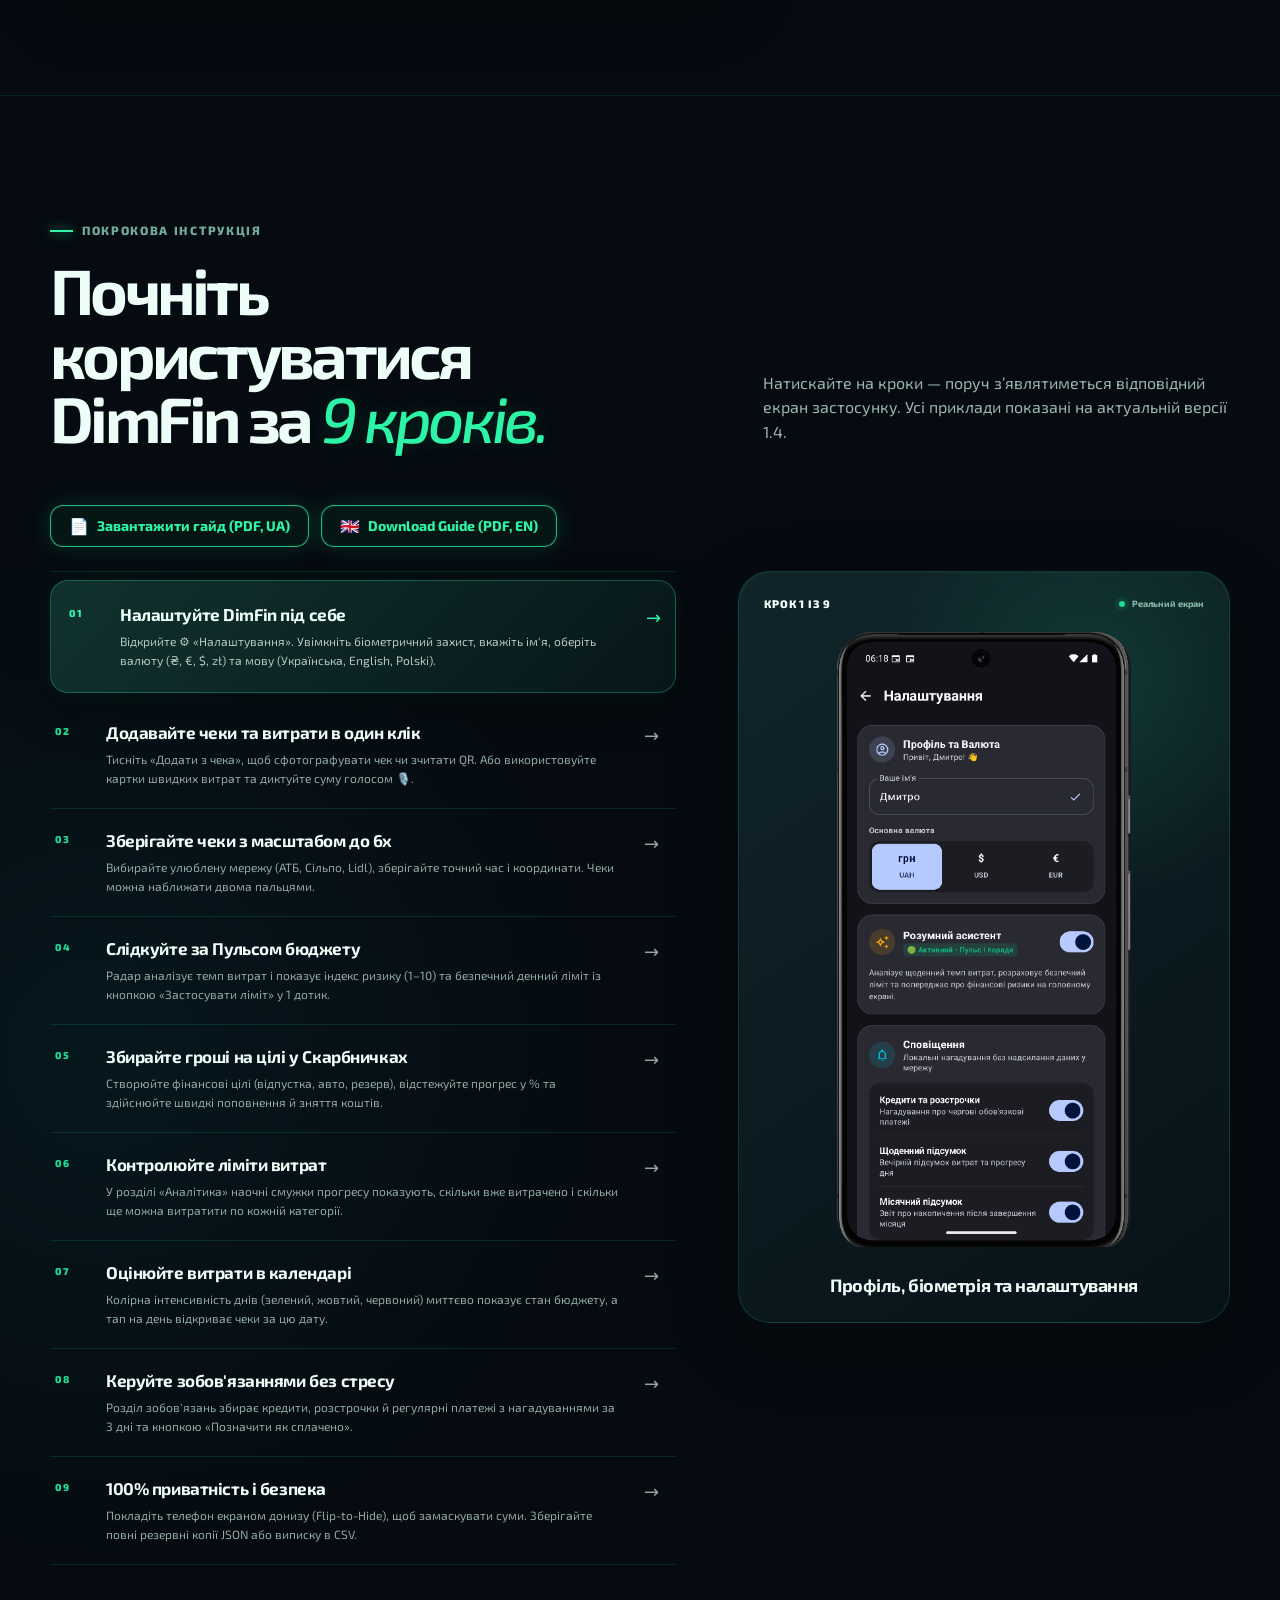
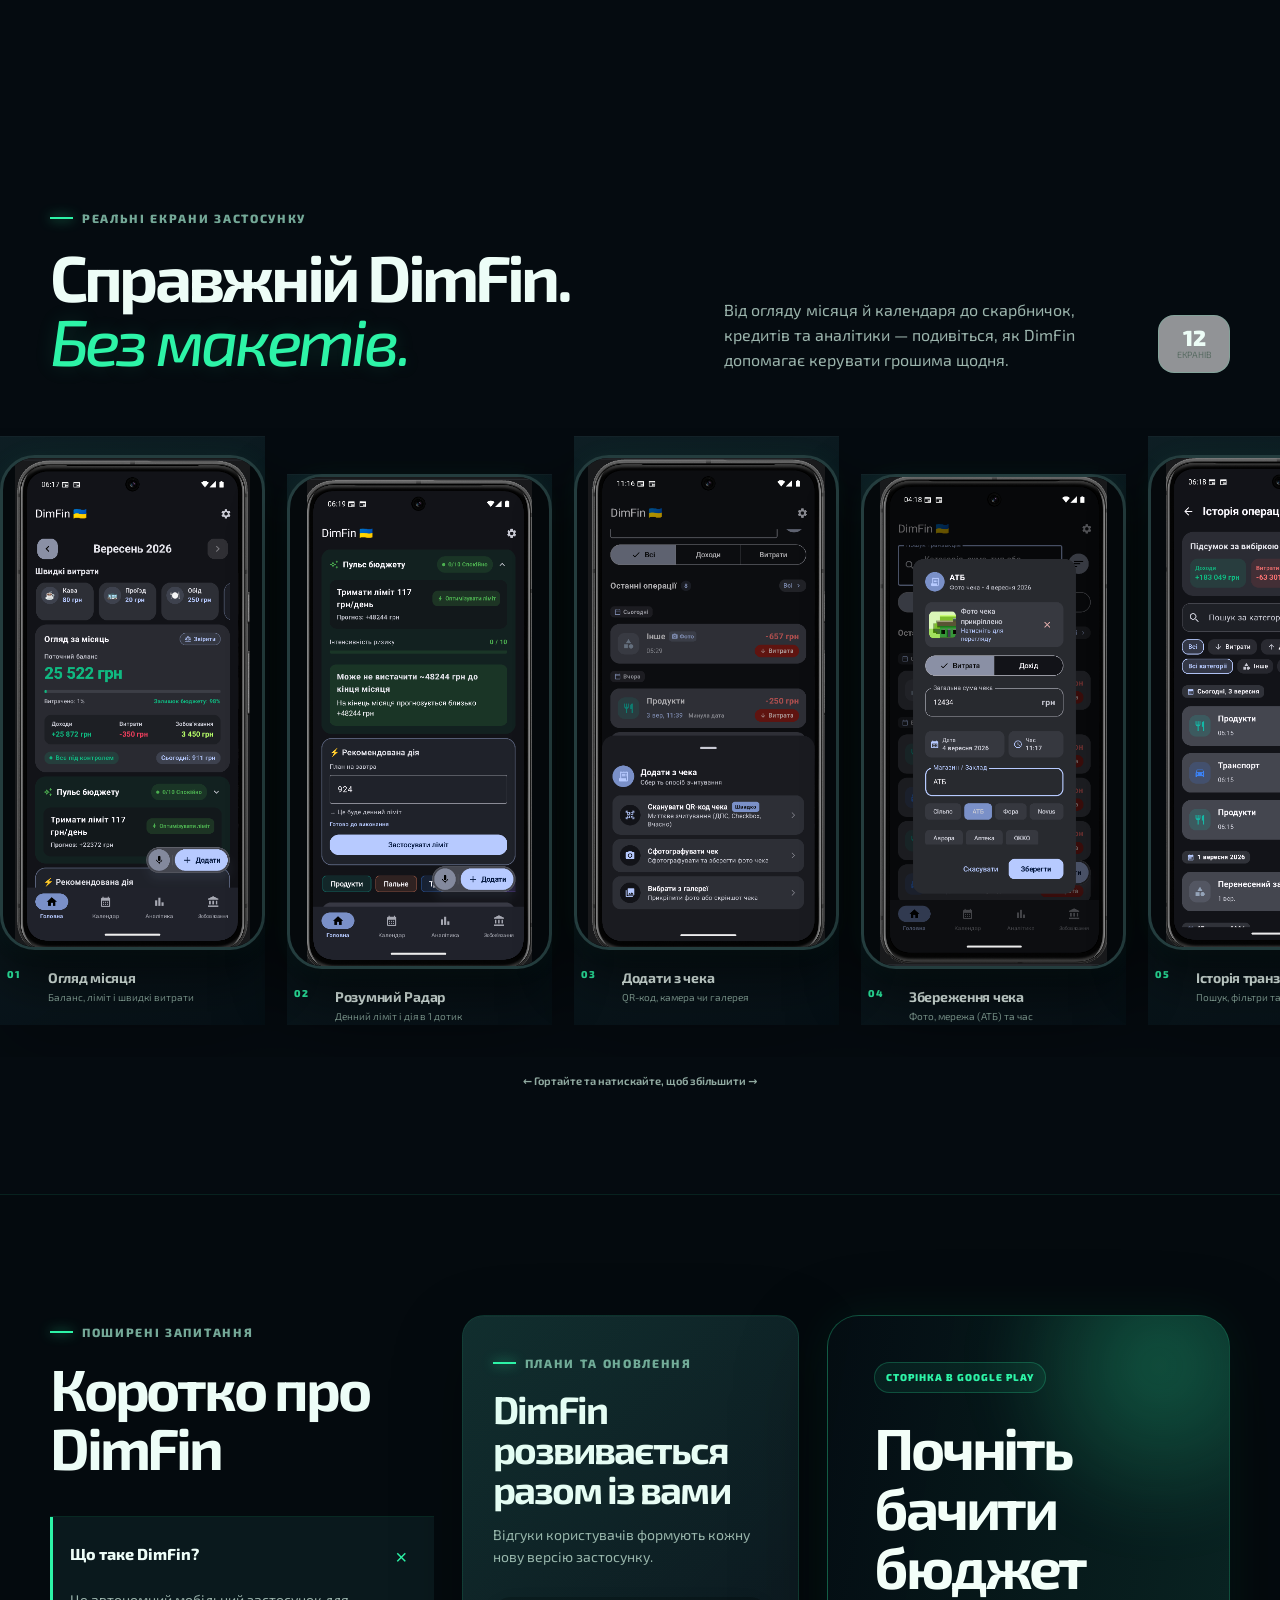
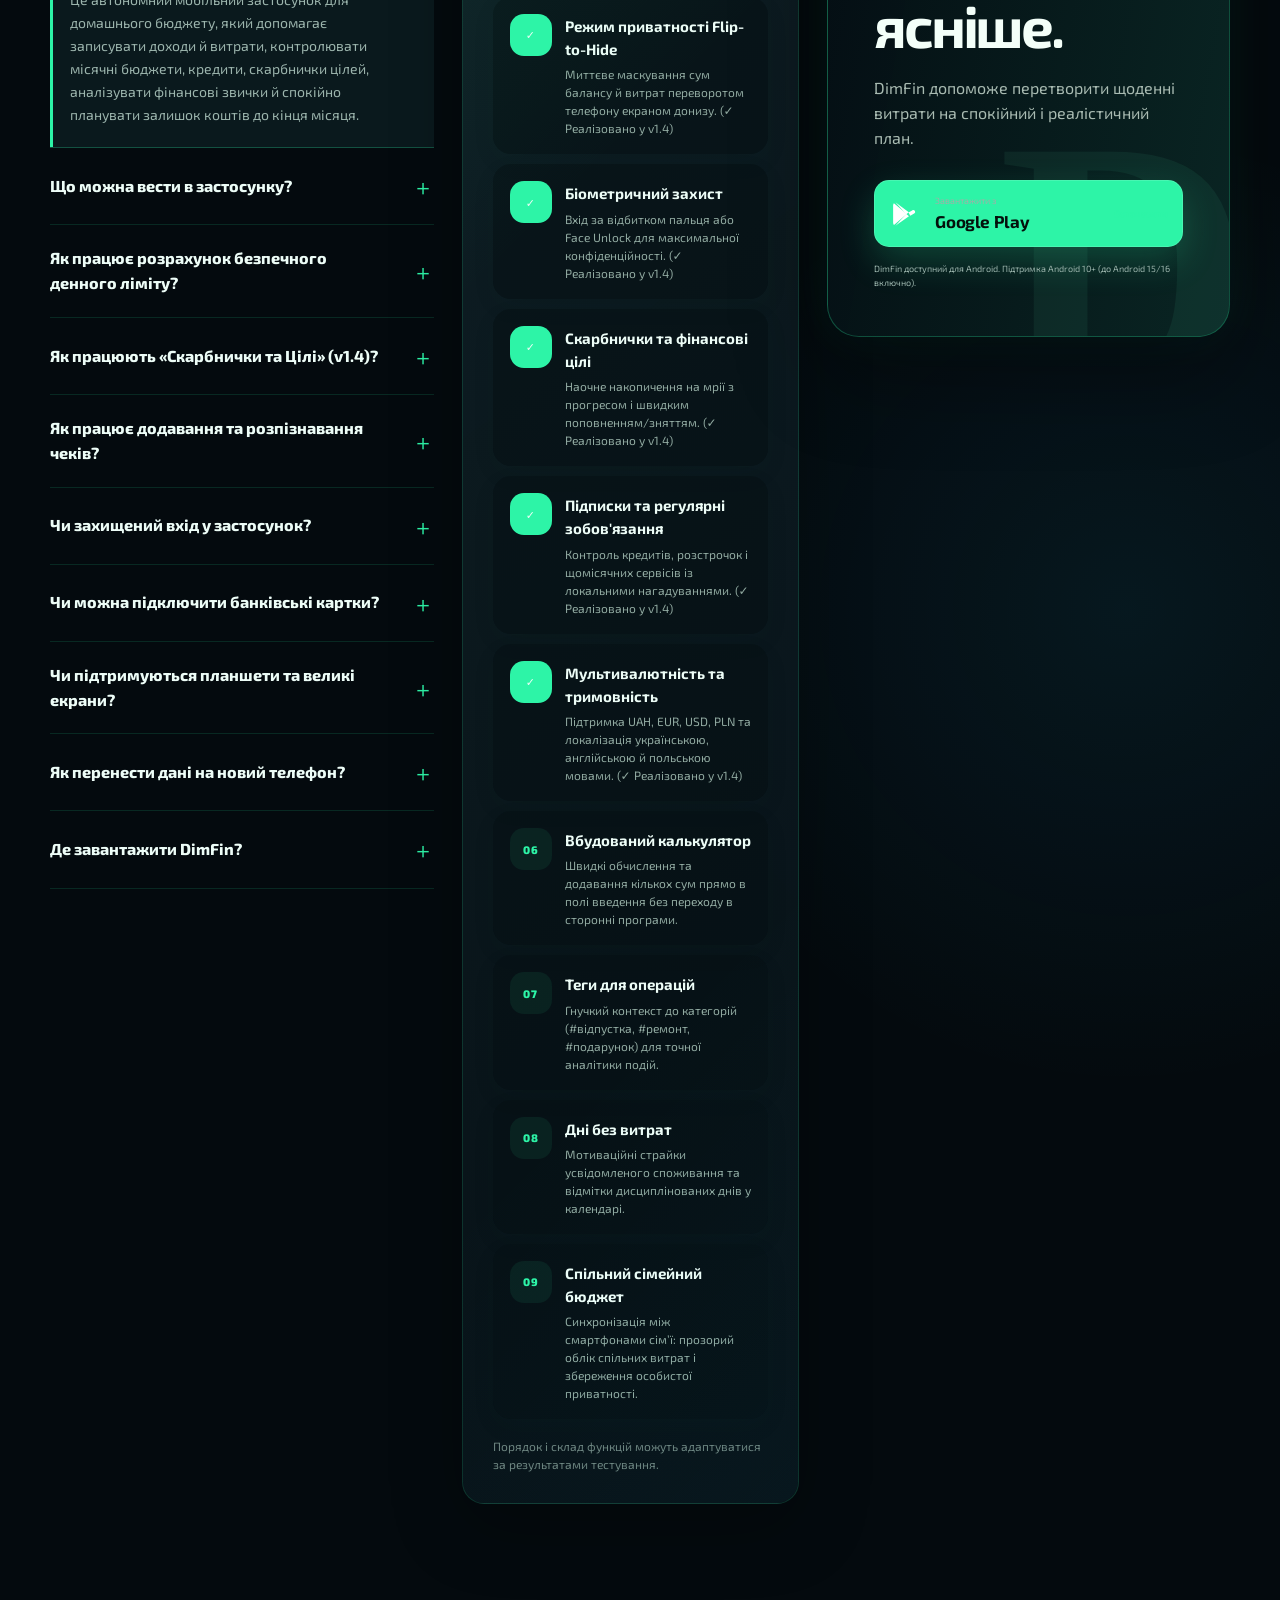
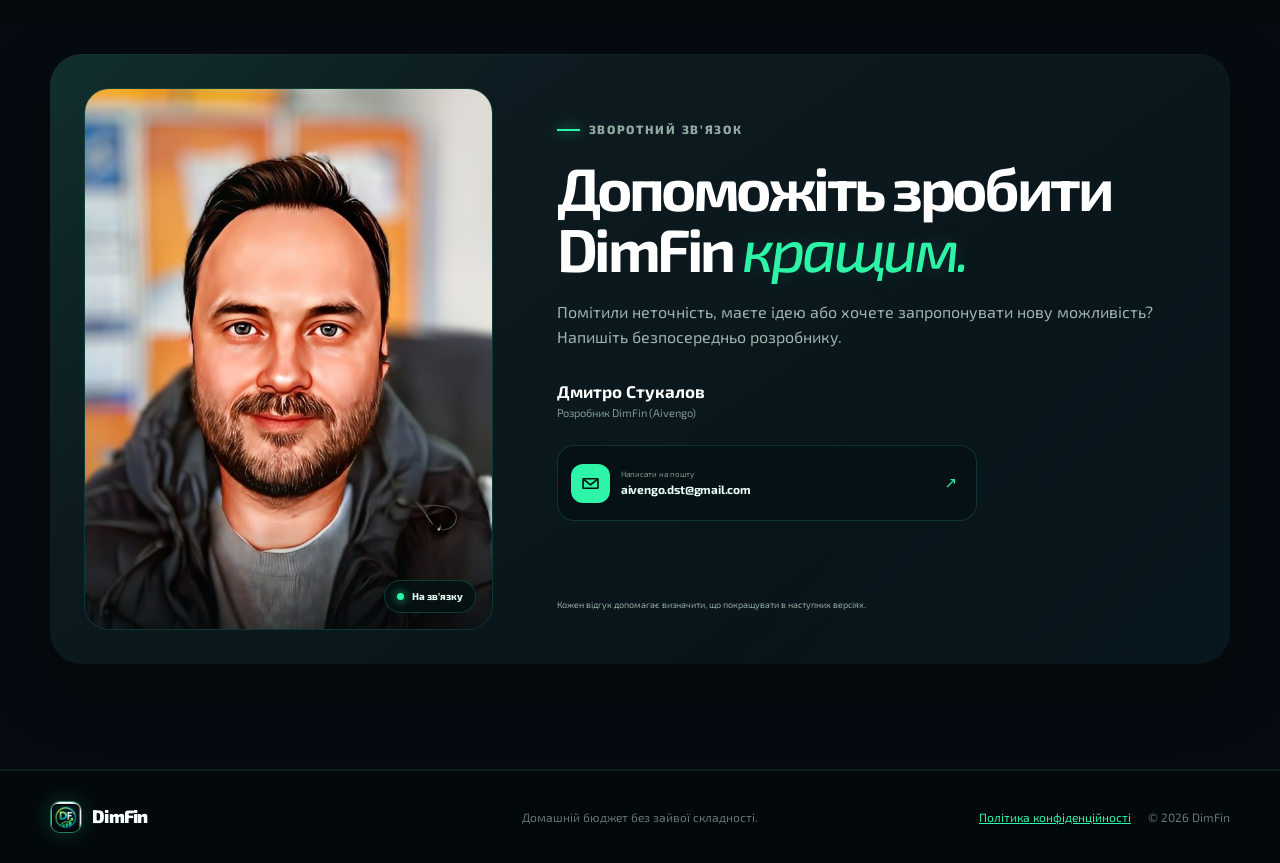
==== commit 20bbdce4: "Update DimFin landing to v1.4: English and Ukrainian bilingual support, new screenshots, updated v1." ====
--- a/index.html
+++ b/index.html
@@ -1,5 +1,17 @@
-<!DOCTYPE html><html lang="uk"><head><meta charSet="utf-8"/><meta name="viewport" content="width=device-width, initial-scale=1"/><link rel="modulepreload" fetchPriority="low" href="/_next/static/chunks/index-9JYwN_a3.js"/><script src="/_next/static/chunks/rolldown-runtime-QTnfLwEv.js" type="module" async=""></script><script src="/_next/static/chunks/framework-C_hmB57O.js" type="module" async=""></script><link rel="preload" href="styles.css" as="style"/><link rel="modulepreload" href="/_next/static/chunks/layout-segment-context-C210b0fy.js" crossorigin=""/><title>DimFin — домашній бюджет без зайвої складності</title><meta name="description" content="DimFin — домашній бюджет без доступу до банківських рахунків. Доходи й витрати, місячні бюджети, кредити та розстрочки, календар, аналітика, локальні нагадування й щомісячні підсумки. Усі фінансові дані зберігаються лише на телефоні користувача."/><meta name="theme-color" content="#050b10"/><link rel="stylesheet" href="styles.css"/><script src="script.js" defer=""></script><script>Object.assign(((self[Symbol.for("vinext.navigationRuntime")]??={bootstrap:{routeManifest:null},functions:{}}).bootstrap.rsc??={rsc:[]}),{params:{},nav:{"pathname":"/","searchParams":[]}})</script><link rel="modulepreload" href="/_next/static/chunks/index-9JYwN_a3.js" />
-</head><body><div class="site-root">
+<!DOCTYPE html>
+<html lang="uk">
+<head>
+  <meta charset="utf-8" />
+  <meta name="viewport" content="width=device-width, initial-scale=1" />
+  <title>DimFin — домашній бюджет без зайвої складності</title>
+  <meta name="description" content="DimFin — домашній бюджет без доступу до банківських рахунків. Доходи й витрати, місячні бюджети, кредити, скарбнички, календар, аналітика та 100% приватність." />
+  <meta name="theme-color" content="#050b10" />
+  <link rel="preload" href="styles.css" as="style" />
+  <link rel="stylesheet" href="styles.css" />
+  <script src="script.js" defer></script>
+</head>
+<body>
+  <div class="site-root">
     <a class="skip-link" href="#main-content">Перейти до вмісту</a>
 
     <header class="site-header" data-header>
@@ -12,52 +24,61 @@
         </a>
 
         <nav class="desktop-nav" aria-label="Головна навігація">
-          <a href="#features">Можливості</a>
+          <a href="#features" data-i18n="nav.features">Можливості</a>
           <a
+            id="nav-guide-link"
             href="assets/dimfin-guide-for-beginners-ua.pdf"
             target="_blank"
             rel="noopener noreferrer"
             aria-label="Відкрити PDF-гайд «Як користуватися DimFin» у новій вкладці"
+            data-i18n="nav.guide"
           >Як користуватися</a>
-          <a href="#screens">Екрани</a>
-          <a href="#faq">FAQ</a>
-          <a href="#roadmap">Плани</a>
+          <a href="#screens" data-i18n="nav.screens">Екрани</a>
+          <a href="#faq" data-i18n="nav.faq">FAQ</a>
+          <a href="#roadmap" data-i18n="nav.roadmap">Плани</a>
         </nav>
 
-        <a class="button button-small button-dark" href="#install">Встановити</a>
+        <div class="header-actions">
+          <div class="lang-switcher" role="group" aria-label="Language selection">
+            <button type="button" class="lang-btn is-active" data-lang-btn="uk">🇺🇦 UA</button>
+            <button type="button" class="lang-btn" data-lang-btn="en">🇬🇧 EN</button>
+          </div>
+          <a class="button button-small button-dark" href="#install" data-i18n="nav.install">Встановити</a>
+        </div>
       </div>
     </header>
 
     <main id="main-content">
+      <!-- HERO SECTION -->
       <section class="hero" id="top">
         <div class="hero-orb hero-orb-one" aria-hidden="true"></div>
         <div class="hero-orb hero-orb-two" aria-hidden="true"></div>
         <div class="container hero-grid">
           <div class="hero-copy">
-            <div class="eyebrow"><span></span> Розумний домашній бюджет</div>
-            <h1>Гроші під контролем. <em>Життя — без таблиць.</em></h1>
-            <p class="hero-lead">
-              DimFin об’єднує доходи, швидкі витрати в один дотик, місячні бюджети, кредити та розстрочки.
+            <div class="eyebrow" data-i18n="hero.eyebrow"><span></span> Розумний домашній бюджет</div>
+            <h1 data-i18n="hero.title">Гроші під контролем. <em>Життя — без таблиць.</em></h1>
+            <p class="hero-lead" data-i18n="hero.lead">
+              DimFin об’єднує доходи, швидкі витрати в один дотик, місячні бюджети, кредити та скарбнички цілей.
               Пульс бюджету розраховує безпечний щоденний ліміт, а календар та аналітика допомагають спокійно завершити місяць.
-              100% приватність: без доступу до банківських рахунків, локальні нагадування й повне резервне копіювання виключно на вашому телефоні.
+              100% приватність: без банківських карт, локальні нагадування й збереження даних виключно на вашому телефоні.
             </p>
             <div class="hero-actions">
-              <a class="button button-primary" href="#install">
+              <a class="button button-primary" href="#install" data-i18n="hero.cta">
                 Встановити DimFin
                 <svg viewBox="0 0 20 20" aria-hidden="true"><path d="m7 4 6 6-6 6" /></svg>
               </a>
-              <a class="text-link" href="#features">Подивитися можливості <span>↓</span></a>
+              <a class="text-link" href="#features" data-i18n="hero.featuresLink">Подивитися можливості <span>↓</span></a>
             </div>
             <div class="hero-proof" aria-label="Переваги DimFin">
-              <span><i aria-hidden="true">✓</i> Українською</span>
-              <span><i aria-hidden="true">✓</i> Чеки, QR та біометрія</span>
-              <span><i aria-hidden="true">✓</i> Без інтернету та банків</span>
-              <span><i aria-hidden="true">✓</i> Дані лише на телефоні</span>
+              <span data-i18n="hero.proof1"><i aria-hidden="true">✓</i> Українською</span>
+              <span data-i18n="hero.proof2"><i aria-hidden="true">✓</i> Чеки, QR та біометрія</span>
+              <span data-i18n="hero.proof3"><i aria-hidden="true">✓</i> Без інтернету та банків</span>
+              <span data-i18n="hero.proof4"><i aria-hidden="true">✓</i> Дані лише на телефоні</span>
             </div>
           </div>
 
           <div class="product-visual" aria-label="Приклад головного екрана DimFin">
-            <div class="visual-note visual-note-top" aria-hidden="true">
+            <div class="visual-note visual-note-top" aria-hidden="true" data-i18n="hero.noteTop">
               <span class="note-icon">↗</span>
               <div><small>Прогноз залишку</small><strong>+22 372 ₴</strong></div>
             </div>
@@ -65,20 +86,21 @@
             <div class="phone-shell phone-shell-real">
               <div class="app-screen app-screen-real">
                 <img
+                  data-hero-image
                   src="assets/overview.png"
-                  alt="Головний екран DimFin із швидкими витратами, оглядом місяця, пульсом бюджету та безпечним щоденним лімітом"
+                  alt="Головний екран DimFin"
                   fetchpriority="high"
                   decoding="async"
                 />
               </div>
             </div>
 
-            <div class="visual-note visual-note-bottom" aria-hidden="true">
+            <div class="visual-note visual-note-bottom" aria-hidden="true" data-i18n="hero.noteBottom">
               <span class="note-icon note-icon-dark">✓</span>
               <div><small>Денний ліміт</small><strong>117 ₴/день</strong></div>
             </div>
 
-            <div class="visual-note visual-note-side" aria-hidden="true">
+            <div class="visual-note visual-note-side" aria-hidden="true" data-i18n="hero.noteSide">
               <span class="note-icon">◫</span>
               <div><small>Поточний баланс</small><strong>25 522 ₴</strong></div>
             </div>
@@ -86,29 +108,35 @@
         </div>
       </section>
 
+      <!-- FEATURES SECTION -->
       <section class="features-section" id="features">
         <div class="container">
           <div class="section-heading">
             <div>
-              <div class="eyebrow eyebrow-light"><span></span> Можливості</div>
-              <h2>Не просто цифри.<br />Зрозумілі наступні дії.</h2>
-            </div>
-            <p>
+              <div class="eyebrow eyebrow-light" data-i18n="features.eyebrow"><span></span> Можливості v1.4</div>
+              <h2 data-i18n="features.title">Не просто цифри.<br />Зрозумілі наступні дії.</h2>
+            </div>
+            <p data-i18n="features.desc">
               DimFin перетворює щоденні записи на просту картину бюджету —
               без фінансового жаргону та перевантажених звітів.
             </p>
           </div>
 
           <div class="feature-bento">
+            <!-- Bento 1: Budget Pulse -->
             <article class="feature-card feature-card-wide">
               <div class="feature-copy">
                 <span class="feature-number">01</span>
-                <h3>Пульс бюджету та радар</h3>
-                <p>
+                <h3 data-i18n="features.pulseTitle">Пульс бюджету та радар</h3>
+                <p data-i18n="features.pulseDesc">
                   Оцінює темп витрат, залишок і зобов'язання в реальному часі. Розраховує безпечний
-                  ліміт на день (117 грн/день) та показує індекс спокою (0/10) замість складних таблиць.
+                  ліміт на день та показує індекс ризику (1–10) замість складних формул.
                 </p>
-                <div class="tag-row"><span>Денний ліміт</span><span>Прогноз залишку</span><span>Рівень спокою</span></div>
+                <div class="tag-row">
+                  <span data-i18n="features.pulseTag1">Денний ліміт</span>
+                  <span data-i18n="features.pulseTag2">Прогноз залишку</span>
+                  <span data-i18n="features.pulseTag3">Рівень спокою</span>
+                </div>
               </div>
               <div class="radar-demo" aria-hidden="true">
                 <div class="radar-rings">
@@ -120,82 +148,71 @@
                   <i class="radar-point point-two"></i>
                   <i class="radar-point point-three"></i>
                 </div>
-                <div class="radar-caption"><span></span> 0/10 Спокійно</div>
+                <div class="radar-hud">
+                  <span class="hud-pill" data-i18n="features.radarBadge">Оновлений радар ризику 1–10</span>
+                </div>
               </div>
             </article>
 
-            <article class="feature-card feature-card-quick">
+            <!-- Bento 2: Receipts & QR -->
+            <article class="feature-card">
               <span class="feature-number">02</span>
-              <h3>Чеки, швидкі витрати та голос</h3>
-              <p>Фотографуйте чеки з камери чи галереї, зчитуйте QR-коди (ДПС, Checkbox), вводьте покупки в один дотик або голосом 🎙️.</p>
-              <div class="quick-input" aria-hidden="true">
-                <span>АТБ · Чек 12 434 грн</span><i>→</i>
-              </div>
-              <div class="quick-result" aria-hidden="true">
-                <span>🧾</span><div><small>Продукти (з чека)</small><strong>−12 434 ₴</strong></div>
-              </div>
-              <div class="template-row" aria-hidden="true">
-                <span><i>🧾</i><b>Фото чека</b></span>
-                <span><i>☕</i><b>Кава 80 ₴</b></span>
-                <span><i>🍽️</i><b>Обід 250 ₴</b></span>
+              <h3 data-i18n="features.receiptTitle">Чеки, OCR та QR-коди</h3>
+              <p data-i18n="features.receiptDesc">
+                Додавайте покупки в один дотик: фотографуйте чек камерою, скануйте фіскальний QR або розпізнавайте текст прямо на телефоні.
+              </p>
+              <ul class="feature-bullets">
+                <li data-i18n="features.receiptBullet1">🔍 <strong>Зум чеків до 6x:</strong> детальний перегляд кожної позиції.</li>
+                <li data-i18n="features.receiptBullet2">🏪 <strong>Мережі та геопозиція:</strong> АТБ, Сільпо, Lidl, Biedronka та координати.</li>
+              </ul>
+              <div class="tag-row">
+                <span data-i18n="features.receiptTag1">Офлайн OCR</span>
+                <span data-i18n="features.receiptTag2">QR фіскальний</span>
+                <span data-i18n="features.receiptTag3">Масштаб 6x</span>
               </div>
             </article>
 
-            <article class="feature-card feature-card-plan">
+            <!-- Bento 3: Offline & Privacy -->
+            <article class="feature-card">
               <span class="feature-number">03</span>
-              <h3>Рекомендована дія та план</h3>
-              <p>Розумний асистент пропонує точний ліміт на завтра і дає змогу застосувати його в один клік.</p>
-              <div class="plan-options" aria-hidden="true">
-                <span>План на завтра: 924 ₴</span><span class="selected">Застосувати <i>✓</i></span>
+              <h3 data-i18n="features.offlineTitle">100% приватність і безпека</h3>
+              <p data-i18n="features.offlineDesc">
+                Жодних банківських логінів, паролів і сторонніх серверів. Усі дані живуть виключно у зашифрованій пам'яті смартфона.
+              </p>
+              <p data-i18n="features.offlineP1">🔒 <strong>Біометричний захист:</strong> вхід за відбитком пальця або Face Unlock.</p>
+              <p data-i18n="features.offlineP2">🤫 <strong>Режим Flip-to-Hide:</strong> переверніть телефон екраном донизу, щоб приховати суми.</p>
+              <div class="tag-row">
+                <span data-i18n="features.offlineTag1">Face/Touch ID</span>
+                <span data-i18n="features.offlineTag2">Flip-to-Hide</span>
+                <span data-i18n="features.offlineTag3">Повний JSON-бекап</span>
               </div>
             </article>
 
-            <article class="feature-card feature-card-categories">
-              <div>
+            <!-- Bento 4: Notifications & Local Reminders -->
+            <article class="feature-card feature-card-wide feature-card-stacked">
+              <div class="feature-copy">
                 <span class="feature-number">04</span>
-                <h3>Зобов’язання та бюджети</h3>
-                <p>Окремий розділ для кредитів і розстрочок: графік платежів, залишок боргу та відмітка сплати в один дотик.</p>
-              </div>
-              <div class="category-stack" aria-hidden="true">
-                <div><span class="category-icon cat-one">⌂</span><b>Зобов'язання місяця</b><small>3 450 ₴</small></div>
-                <div><span class="category-icon cat-two">◫</span><b>Ощадбанк (Ноут)</b><small>3 450 ₴</small></div>
-                <div><span class="category-icon cat-three">◆</span><b>Загальний борг</b><small>25 700 ₴</small></div>
-              </div>
-            </article>
-
-            <article class="feature-card feature-card-calendar">
-              <div class="feature-copy">
-                <span class="feature-number">05</span>
-                <h3>Календар витрат</h3>
-                <p>
-                  Переглядайте витрати за кожен день місяця, помічайте дні з
-                  перевищенням ліміту за кольоровою шкалою та відкривайте список операцій дня одним дотиком.
+                <h3 data-i18n="features.notifTitle">Локальні нагадування та підсумки</h3>
+                <p data-i18n="features.notifDesc">
+                  Автономні сповіщення без відправки інформації на зовнішні сервери.
                 </p>
-                <div class="tag-row"><span>Суми за днями</span><span>Кольорова шкала</span><span>Операції дня</span></div>
-              </div>
-              <div class="calendar-showcase" aria-hidden="true">
-                <img src="assets/calendar.png" alt="" loading="lazy" decoding="async" />
-              </div>
-            </article>
-
-            <article class="feature-card feature-card-notifications">
-              <div class="feature-copy">
-                <span class="feature-number">06</span>
-                <h3>Біометричний захист, бекап і безпека</h3>
-                <p>
-                  100% офлайн. Миттєвий вхід за відбитком пальця, Face Unlock або PIN-кодом. Повне резервне копіювання транзакцій (із точним часом і чеками) у безпечний файл JSON або CSV.
-                  Локальні нагадування про платежі за 3 дні без виходу в інтернет.
-                </p>
-                <div class="tag-row"><span>Біометрія</span><span>Повний бекап</span><span>Без інтернету</span></div>
               </div>
               <div class="notification-showcase" aria-hidden="true">
                 <div class="notification-item notification-item-credit">
                   <span>🔒</span>
-                  <div><small>DimFin · Безпека</small><strong>Біометричний захист активний</strong><p>Відбиток пальця, Face Unlock та системний PIN</p></div>
+                  <div>
+                    <small data-i18n="features.notif1Small">DimFin · Безпека</small>
+                    <strong data-i18n="features.notif1Title">Біометричний захист активний</strong>
+                    <p data-i18n="features.notif1Desc">Відбиток пальця, Face Unlock та системний PIN</p>
+                  </div>
                 </div>
                 <div class="notification-item notification-item-summary">
                   <span>↗</span>
-                  <div><small>DimFin · Місячний підсумок</small><strong>Підсумок за вересень</strong><p>Доходи +25 872 ₴ · Баланс +25 522 ₴</p></div>
+                  <div>
+                    <small data-i18n="features.notif2Small">DimFin · Місячний підсумок</small>
+                    <strong data-i18n="features.notif2Title">Підсумок за вересень</strong>
+                    <p data-i18n="features.notif2Desc">Доходи +40 040 € · Баланс +15 812,97 €</p>
+                  </div>
                 </div>
               </div>
             </article>
@@ -203,173 +220,35 @@
         </div>
       </section>
 
+      <!-- GUIDE SECTION -->
       <section class="guide-section" id="guide">
         <div class="container">
           <div class="guide-heading">
             <div>
-              <div class="eyebrow"><span></span> Покрокова інструкція</div>
-              <h2>Почніть користуватися<br />DimFin за <em>9 кроків.</em></h2>
-            </div>
-            <p>
+              <div class="eyebrow" data-i18n="guide.eyebrow"><span></span> Покрокова інструкція</div>
+              <h2 data-i18n="guide.title">Почніть користуватися<br />DimFin за <em>9 кроків.</em></h2>
+            </div>
+            <p data-i18n="guide.desc">
               Натискайте на кроки — поруч з’являтиметься відповідний екран
-              застосунку. Усі приклади показані на реальній версії DimFin.
+              застосунку. Усі приклади показані на актуальній версії 1.4.
             </p>
+          </div>
+
+          <!-- Dual PDF Download Row -->
+          <div class="guide-download-row" style="margin-top: 14px; margin-bottom: 24px; display: flex; gap: 12px; flex-wrap: wrap;">
+            <a id="guide-download-main" class="button button-small button-primary" href="assets/dimfin-guide-for-beginners-ua.pdf" target="_blank" rel="noopener noreferrer">
+              <span style="font-size: 16px;">📄</span>
+              <span data-i18n="guide.downloadMain">Завантажити гайд (PDF, UA)</span>
+            </a>
+            <a id="guide-download-alt" class="button button-small button-dark" href="assets/dimfin-guide-for-beginners-en.pdf" target="_blank" rel="noopener noreferrer">
+              <span style="font-size: 16px;">🇬🇧</span>
+              <span data-i18n="guide.downloadAlt">Download Guide (PDF, EN)</span>
+            </a>
           </div>
 
           <div class="guide-layout">
             <div class="guide-steps" role="tablist" aria-label="Кроки користування DimFin">
-              <button
-                class="guide-step is-active"
-                type="button"
-                role="tab"
-                aria-selected="true"
-                data-guide-step="1"
-                data-guide-image="assets/settings.png"
-                data-guide-title="Профіль, біометрія та налаштування"
-              >
-                <span class="guide-step-number">01</span>
-                <span class="guide-step-copy">
-                  <strong>Налаштуйте DimFin під себе</strong>
-                  <small>Відкрийте ⚙️ «Налаштування». Увімкніть біометричний захист (відбиток пальця або Face Unlock), вкажіть ім'я, оберіть валюту (UAH, USD, EUR) та налаштуйте щомісячні бюджети.</small>
-                </span>
-                <span class="guide-step-arrow" aria-hidden="true">→</span>
-              </button>
-
-              <button
-                class="guide-step"
-                type="button"
-                role="tab"
-                aria-selected="false"
-                data-guide-step="2"
-                data-guide-image="assets/receipt-options.png"
-                data-guide-title="Чеки, QR-коди, шаблони та голос"
-              >
-                <span class="guide-step-number">02</span>
-                <span class="guide-step-copy">
-                  <strong>Додавайте чеки та витрати в один клік</strong>
-                  <small>Тисніть «Додати з чека», щоб сфотографувати паперовий чек чи зчитати QR (ДПС, Checkbox). Або використовуйте картки швидких витрат, диктуйте суму голосом 🎙️ чи вносьте вручну.</small>
-                </span>
-                <span class="guide-step-arrow" aria-hidden="true">→</span>
-              </button>
-
-              <button
-                class="guide-step"
-                type="button"
-                role="tab"
-                aria-selected="false"
-                data-guide-step="3"
-                data-guide-image="assets/overview.png"
-                data-guide-title="Огляд за місяць і поточний баланс"
-              >
-                <span class="guide-step-number">03</span>
-                <span class="guide-step-copy">
-                  <strong>Контролюйте загальну картину</strong>
-                  <small>На головному екрані одразу видно баланс (25 522 ₴), шкалу витраченого бюджету, доходи, витрати, обов'язкові зобов'язання та кнопку «Звірити» для синхронізації коштів.</small>
-                </span>
-                <span class="guide-step-arrow" aria-hidden="true">→</span>
-              </button>
-
-              <button
-                class="guide-step"
-                type="button"
-                role="tab"
-                aria-selected="false"
-                data-guide-step="4"
-                data-guide-image="assets/smart-action.png"
-                data-guide-title="Пульс бюджету та безпечний ліміт"
-              >
-                <span class="guide-step-number">04</span>
-                <span class="guide-step-copy">
-                  <strong>Слідкуйте за пульсом бюджету</strong>
-                  <small>Віджет «Пульс бюджету» розраховує безпечний денний ліміт (117 грн/день), показує прогноз залишку до кінця місяця (+22 372 ₴) та статус ризику (0/10 Спокійно).</small>
-                </span>
-                <span class="guide-step-arrow" aria-hidden="true">→</span>
-              </button>
-
-              <button
-                class="guide-step"
-                type="button"
-                role="tab"
-                aria-selected="false"
-                data-guide-step="5"
-                data-guide-image="assets/smart-action.png"
-                data-guide-title="Рекомендована дія та план на завтра"
-              >
-                <span class="guide-step-number">05</span>
-                <span class="guide-step-copy">
-                  <strong>Застосуйте розумний план</strong>
-                  <small>Якщо темп витрат змінюється, асистент пропонує рекомендований план на завтра. Оцініть новий ліміт і натисніть «Застосувати ліміт» для миттєвої оптимізації.</small>
-                </span>
-                <span class="guide-step-arrow" aria-hidden="true">→</span>
-              </button>
-
-              <button
-                class="guide-step"
-                type="button"
-                role="tab"
-                aria-selected="false"
-                data-guide-step="6"
-                data-guide-image="assets/transaction-edit.png"
-                data-guide-title="Історія, магазин, локація та зум чеків"
-              >
-                <span class="guide-step-number">06</span>
-                <span class="guide-step-copy">
-                  <strong>Керуйте покупками, локацією та чеками</strong>
-                  <small>Обирайте улюблений магазин (АТБ, Сільпо...), фіксуйте точний час і координати покупки. Прикріплюйте фото чеків навіть до старих витрат та масштабуйте їх у зумі до 6x.</small>
-                </span>
-                <span class="guide-step-arrow" aria-hidden="true">→</span>
-              </button>
-
-              <button
-                class="guide-step"
-                type="button"
-                role="tab"
-                aria-selected="false"
-                data-guide-step="7"
-                data-guide-image="assets/calendar.png"
-                data-guide-title="Календар щоденних витрат"
-              >
-                <span class="guide-step-number">07</span>
-                <span class="guide-step-copy">
-                  <strong>Оцінюйте витрати в календарі</strong>
-                  <small>Вкладка «Календар» у нижній панелі показує колірну інтенсивність витрат по днях, а натискання на день відкриває повний список операцій.</small>
-                </span>
-                <span class="guide-step-arrow" aria-hidden="true">→</span>
-              </button>
-
-              <button
-                class="guide-step"
-                type="button"
-                role="tab"
-                aria-selected="false"
-                data-guide-step="8"
-                data-guide-image="assets/credits.png"
-                data-guide-title="Зобов'язання, кредити та розстрочки"
-              >
-                <span class="guide-step-number">08</span>
-                <span class="guide-step-copy">
-                  <strong>Керуйте зобов'язаннями без стресу</strong>
-                  <small>Вкладка «Зобов'язання» збирає кредити та розстрочки: суму до сплати у цьому місяці, загальний борг, нагадування до потрібної дати та кнопку «Відмітити як сплачено».</small>
-                </span>
-                <span class="guide-step-arrow" aria-hidden="true">→</span>
-              </button>
-
-              <button
-                class="guide-step"
-                type="button"
-                role="tab"
-                aria-selected="false"
-                data-guide-step="9"
-                data-guide-image="assets/settings.png"
-                data-guide-title="Повний бекап і 100% приватність"
-              >
-                <span class="guide-step-number">09</span>
-                <span class="guide-step-copy">
-                  <strong>Створюйте резервну копію даних</strong>
-                  <small>Дані лише на телефоні. Створюйте повну резервну копію (транзакції з часом, зобов'язання та бюджети) у файл JSON або експортуйте виписку в CSV.</small>
-                </span>
-                <span class="guide-step-arrow" aria-hidden="true">→</span>
-              </button>
+              <!-- Rendered dynamically by script.js -->
             </div>
 
             <div class="guide-preview" aria-live="polite">
@@ -393,246 +272,63 @@
         </div>
       </section>
 
+      <!-- SCREENS GALLERY SECTION -->
       <section class="screens-section" id="screens">
         <div class="container">
           <div class="screens-heading">
             <div>
-              <div class="eyebrow"><span></span> Реальні екрани застосунку</div>
-              <h2>Справжній DimFin.<br /><em>Без макетів.</em></h2>
+              <div class="eyebrow" data-i18n="screens.eyebrow"><span></span> Реальні екрани застосунку</div>
+              <h2 data-i18n="screens.title">Справжній DimFin.<br /><em>Без макетів.</em></h2>
             </div>
             <div class="screens-intro">
-              <p>
-                Від огляду місяця й календаря витрат до бюджетів, кредитів та розстрочок — подивіться,
-                як DimFin допомагає керувати бюджетом щодня.
+              <p data-i18n="screens.desc">
+                Від огляду місяця й календаря до скарбничок, кредитів та аналітики — подивіться,
+                як DimFin допомагає керувати грошима щодня.
               </p>
-              <span><i>10</i> екранів</span>
+              <span data-i18n="screens.badge"><i>12</i> екранів</span>
             </div>
           </div>
 
           <div class="screen-rail" tabindex="0" aria-label="Галерея екранів DimFin">
-            <button class="screen-shot-card" type="button" data-screenshot="assets/overview.png" data-caption="Огляд місяця">
-              <span class="screen-device screen-device-framed"><img src="assets/overview.png" alt="Огляд місяця в DimFin" loading="lazy" decoding="async" /></span>
-              <span class="screen-caption"><i>01</i><span><strong>Огляд місяця</strong><small>Баланс, ліміт і швидкі витрати</small></span></span>
-            </button>
-
-            <button class="screen-shot-card" type="button" data-screenshot="assets/receipt-options.png" data-caption="Додати з чека">
-              <span class="screen-device screen-device-framed"><img src="assets/receipt-options.png" alt="Додати з чека: QR-код, фото або галерея" loading="lazy" decoding="async" /></span>
-              <span class="screen-caption"><i>02</i><span><strong>Додати з чека</strong><small>QR-код, камера чи галерея</small></span></span>
-            </button>
-
-            <button class="screen-shot-card" type="button" data-screenshot="assets/receipt-dialog.png" data-caption="Збереження чека">
-              <span class="screen-device screen-device-framed"><img src="assets/receipt-dialog.png" alt="Збереження чека з фото та вибором магазину" loading="lazy" decoding="async" /></span>
-              <span class="screen-caption"><i>03</i><span><strong>Збереження чека</strong><small>Фото, мережа (АТБ) та час</small></span></span>
-            </button>
-
-            <button class="screen-shot-card" type="button" data-screenshot="assets/transaction-edit.png" data-caption="Деталі та локація">
-              <span class="screen-device screen-device-framed"><img src="assets/transaction-edit.png" alt="Редагування операції: магазин, локація та чек" loading="lazy" decoding="async" /></span>
-              <span class="screen-caption"><i>04</i><span><strong>Деталі та локація</strong><small>Магазин, адреса та чек</small></span></span>
-            </button>
-
-            <button class="screen-shot-card" type="button" data-screenshot="assets/calendar.png" data-caption="Календар витрат">
-              <span class="screen-device"><img src="assets/calendar.png" alt="Календар витрат DimFin із сумами за днями та кольоровою шкалою" loading="lazy" decoding="async" /></span>
-              <span class="screen-caption"><i>05</i><span><strong>Календар витрат</strong><small>Суми за днями й операції</small></span></span>
-            </button>
-
-            <button class="screen-shot-card" type="button" data-screenshot="assets/analytics-overview.png" data-caption="Аналітика витрат">
-              <span class="screen-device"><img src="assets/analytics-overview.png" alt="Аналітика витрат, розумний аналіз і категорії у DimFin" loading="lazy" decoding="async" /></span>
-              <span class="screen-caption"><i>06</i><span><strong>Аналітика витрат</strong><small>Порівняння й категорії</small></span></span>
-            </button>
-
-            <button class="screen-shot-card" type="button" data-screenshot="assets/credits.png" data-caption="Зобов'язання та розстрочки">
-              <span class="screen-device screen-device-framed"><img src="assets/credits.png" alt="Облік зобов'язань, кредитів і розстрочок у DimFin" loading="lazy" decoding="async" /></span>
-              <span class="screen-caption"><i>07</i><span><strong>Зобов'язання</strong><small>Платежі, залишок і відмітка сплати</small></span></span>
-            </button>
-
-            <button class="screen-shot-card" type="button" data-screenshot="assets/analytics.png" data-caption="Виконання місячних бюджетів">
-              <span class="screen-device"><img src="assets/analytics.png" alt="Виконання місячних бюджетів за категоріями в DimFin" loading="lazy" decoding="async" /></span>
-              <span class="screen-caption"><i>08</i><span><strong>Місячні бюджети</strong><small>Прогрес за категоріями</small></span></span>
-            </button>
-
-            <button class="screen-shot-card" type="button" data-screenshot="assets/settings.png" data-caption="Налаштування та біометрія">
-              <span class="screen-device screen-device-framed"><img src="assets/settings.png" alt="Налаштування валюти, асистента, сповіщень та бекапу" loading="lazy" decoding="async" /></span>
-              <span class="screen-caption"><i>09</i><span><strong>Налаштування</strong><small>Біометрія, валюта й бекап</small></span></span>
-            </button>
-
-            <button class="screen-shot-card" type="button" data-screenshot="assets/voice-input.png" data-caption="Голосове введення">
-              <span class="screen-device"><img src="assets/voice-input.png" alt="Голосове введення операцій у DimFin" loading="lazy" decoding="async" /></span>
-              <span class="screen-caption"><i>10</i><span><strong>Голосове введення</strong><small>Швидке розпізнавання мови</small></span></span>
-            </button>
-          </div>
-
-          <p class="screens-hint"><span aria-hidden="true">←</span> Гортайте та натискайте, щоб збільшити <span aria-hidden="true">→</span></p>
-        </div>
-      </section>
-
+            <!-- Rendered dynamically by script.js with language-matched screenshots -->
+          </div>
+
+          <p class="screens-hint" data-i18n="screens.hint"><span aria-hidden="true">←</span> Гортайте та натискайте, щоб збільшити <span aria-hidden="true">→</span></p>
+        </div>
+      </section>
+
+      <!-- FAQ & ROADMAP SECTION -->
       <section class="answers-section" id="faq">
         <div class="container answers-grid">
           <div class="faq-block">
-            <div class="eyebrow"><span></span> Поширені запитання</div>
-            <h2>Коротко про DimFin</h2>
+            <div class="eyebrow" data-i18n="faq.eyebrow"><span></span> Поширені запитання</div>
+            <h2 data-i18n="faq.title">Коротко про DimFin</h2>
 
             <div class="faq-list">
-              <details open>
-                <summary>Що таке DimFin?<span aria-hidden="true">＋</span></summary>
-                <p>
-                  Це застосунок для домашнього бюджету, який допомагає записувати
-                  доходи й витрати, контролювати місячні бюджети, кредити та розстрочки,
-                  аналізувати фінансові звички й планувати залишок до кінця місяця.
-                </p>
-              </details>
-              <details>
-                <summary>Що можна вести в застосунку?<span aria-hidden="true">＋</span></summary>
-                <p>
-                  Транзакції, власні шаблони швидких витрат, місячні бюджети, кредити,
-                  розстрочки й платежі за ними. Календар показує суми та інтенсивність витрат за днями,
-                  а аналітика — баланс, тренди й найбільші категорії.
-                </p>
-              </details>
-              <details>
-                <summary>Як працюють місячні бюджети?<span aria-hidden="true">＋</span></summary>
-                <p>
-                  У налаштуваннях задайте ліміт для потрібних категорій. Після цього
-                  в аналітиці з’явиться виконання бюджетів: витрачена сума, відсоток,
-                  доступний залишок або розмір перевищення для кожної категорії.
-                </p>
-              </details>
-              <details>
-                <summary>Чим розстрочка відрізняється від кредиту?<span aria-hidden="true">＋</span></summary>
-                <p>
-                  Для кредиту DimFin контролює щомісячний платіж, дату та актуальний залишок.
-                  Для розстрочки додатково враховується загальна кількість платежів і показується
-                  реальний прогрес: скільки платежів уже сплачено та скільки залишилося.
-                </p>
-              </details>
-              <details>
-                <summary>Як працює календар витрат?<span aria-hidden="true">＋</span></summary>
-                <p>
-                  У кожному дні видно суму витрат, а колір показує її рівень відносно
-                  денного ліміту: від доброго темпу до перевищення. Натисніть день,
-                  щоб переглянути його доходи й витрати та відкрити потрібну операцію.
-                </p>
-              </details>
-              <details>
-                <summary>Як працює фінансовий асистент?<span aria-hidden="true">＋</span></summary>
-                <p>
-                  Він аналізує внесені дані, оцінює темп витрат і формує зрозумілі
-                  підказки: денний ліміт, пріоритетну дію або сценарій економії.
-                </p>
-              </details>
-              <details>
-                <summary>Які сповіщення надсилає DimFin?<span aria-hidden="true">＋</span></summary>
-                <p>
-                  Для активних кредитів і розстрочок DimFin локально перевіряє дати платежів
-                  та нагадує за 3 дні, у день сплати й після прострочення. Також на початку
-                  кожного місяця надходить фінансовий підсумок за попередній місяць із доходами,
-                  витратами та балансом. Сповіщення працюють без передавання фінансових даних
-                  на сервер і керуються в налаштуваннях застосунку.
-                </p>
-              </details>
-              <details>
-                <summary>Як працює додавання та фотографування чеків?<span aria-hidden="true">＋</span></summary>
-                <p>
-                  Ви можете додавати чеки трьома способами: сканувати фіскальний QR-код (з чеків ДПС або Checkbox), зробити фото чека камерою або обрати зображення з галереї. До операції зручно вибрати мережу магазину (АТБ, Сільпо, Novus тощо), зафіксувати точний час і координати покупки. У перегляді чека доступне масштабування двома пальцями (pinch-to-zoom) до 6x, а фото можна прикріпити навіть до старих операцій.
-                </p>
-              </details>
-              <details>
-                <summary>Чи захищений вхід у застосунок?<span aria-hidden="true">＋</span></summary>
-                <p>
-                  Так, у DimFin доступний надійний біометричний захист: вхід за відбитком пальця, розпізнаванням обличчя (Face Unlock) або PIN-кодом пристрою. Увімкнути біометрію можна в налаштуваннях. Усі ваші фінансові записи, фотографії чеків та локальні бекапи зберігаються виключно на телефоні без передавання на зовнішні сервери.
-                </p>
-              </details>
-              <details>
-                <summary>Де завантажити DimFin?<span aria-hidden="true">＋</span></summary>
-                <p>
-                  Сторінка DimFin у Google Play уже доступна за прямим посиланням нижче.
-                  Можливість встановлення може залежати від поточного етапу тестування.
-                </p>
-              </details>
+              <!-- Rendered dynamically by script.js -->
             </div>
           </div>
 
           <div class="roadmap-block" id="roadmap">
-            <div class="eyebrow"><span></span> Плани на майбутнє</div>
-            <h2>DimFin розвивається разом із вами</h2>
-            <p class="roadmap-intro">
-              Відгуки користувачів уже формують наступні версії застосунку.
+            <div class="eyebrow" data-i18n="roadmap.eyebrow"><span></span> Плани та оновлення</div>
+            <h2 data-i18n="roadmap.title">DimFin розвивається разом із вами</h2>
+            <p class="roadmap-intro" data-i18n="roadmap.intro">
+              Відгуки користувачів формують кожну нову версію застосунку.
             </p>
 
             <div class="roadmap-list">
-              <article class="roadmap-item">
-                <span class="roadmap-icon" aria-hidden="true">01</span>
-                <div>
-                  <strong>Вбудований калькулятор</strong>
-                  <p>Швидкі обчислення та додавання кількох сум прямо в полі введення без переходу в сторонні програми.</p>
-                </div>
-              </article>
-              <article class="roadmap-item">
-                <span class="roadmap-icon" aria-hidden="true">02</span>
-                <div>
-                  <strong>Режим приватності</strong>
-                  <p>Миттєве приховання сум балансу й витрат для безпечного перегляду в людних місцях.</p>
-                </div>
-              </article>
-              <article class="roadmap-item">
-                <span class="roadmap-icon" aria-hidden="true">03</span>
-                <div>
-                  <strong>Теги для операцій</strong>
-                  <p>Гнучкий контекст до категорій (#відпустка, #ремонт, #подарунок) для точної аналітики подій.</p>
-                </div>
-              </article>
-              <article class="roadmap-item">
-                <span class="roadmap-icon" aria-hidden="true">04</span>
-                <div>
-                  <strong>Біометричний захист</strong>
-                  <p>Вхід за відбитком пальця або Face Unlock для максимальної конфіденційності ваших фінансів.</p>
-                </div>
-              </article>
-              <article class="roadmap-item">
-                <span class="roadmap-icon" aria-hidden="true">05</span>
-                <div>
-                  <strong>Скарбнички та фінансові цілі</strong>
-                  <p>Наочне накопичення на великі мрії з прогресом досягнення та контролем резервів.</p>
-                </div>
-              </article>
-              <article class="roadmap-item">
-                <span class="roadmap-icon" aria-hidden="true">06</span>
-                <div>
-                  <strong>Підписки та регулярні платежі</strong>
-                  <p>Контроль щомісячних сервісів, комуналки й абонементів із завчасними нагадуваннями.</p>
-                </div>
-              </article>
-              <article class="roadmap-item">
-                <span class="roadmap-icon" aria-hidden="true">07</span>
-                <div>
-                  <strong>Дні без витрат</strong>
-                  <p>Мотиваційні страйки усвідомленого споживання та відмітки дисциплінованих днів у календарі.</p>
-                </div>
-              </article>
-              <article class="roadmap-item">
-                <span class="roadmap-icon" aria-hidden="true">08</span>
-                <div>
-                  <strong>Віджет на робочий стіл</strong>
-                  <p>Швидкий огляд залишку денного ліміту та додавання витрат в один дотик з екрана смартфона.</p>
-                </div>
-              </article>
-              <article class="roadmap-item roadmap-item-later">
-                <span class="roadmap-icon" aria-hidden="true">09</span>
-                <div>
-                  <strong>Спільний сімейний бюджет</strong>
-                  <p>Синхронізація між смартфонами сім’ї: прозорий облік спільних витрат і збереження особистої приватності.</p>
-                </div>
-              </article>
-            </div>
-
-            <p class="roadmap-note">Порядок і склад функцій можуть змінюватися за результатами тестування.</p>
+              <!-- Rendered dynamically by script.js -->
+            </div>
+
+            <p class="roadmap-note" data-i18n="roadmap.note">Порядок і склад функцій можуть адаптуватися за результатами тестування.</p>
           </div>
 
           <div class="install-card" id="install">
             <div class="install-glow" aria-hidden="true"></div>
             <div class="install-content">
-              <span class="install-badge">Сторінка в Google Play</span>
-              <h2>Почніть бачити бюджет ясніше.</h2>
-              <p>DimFin допоможе перетворити щоденні витрати на спокійний і реалістичний план.</p>
+              <span class="install-badge" data-i18n="install.badge">Сторінка в Google Play</span>
+              <h2 data-i18n="install.title">Почніть бачити бюджет ясніше.</h2>
+              <p data-i18n="install.desc">DimFin допоможе перетворити щоденні витрати на спокійний і реалістичний план.</p>
 
               <div class="store-links" aria-label="Посилання на DimFin у Google Play">
                 <a class="store-button" href="https://play.google.com/store/apps/details?id=com.dimfin" target="_blank" rel="noopener noreferrer">
@@ -640,16 +336,17 @@
                     <path d="M5.2 4.4 19 16 5.3 27.6a3.3 3.3 0 0 1-.9-2.3V6.7c0-.9.3-1.6.8-2.3Z" />
                     <path d="m20.8 14.4 3.9-2.2c1.3-.7 2.4-.3 2.9.5.6 1 .3 2.1-.8 2.8l-4.1 2.3-1.9-3.4ZM6.8 3.5 21.1 14l-2.7 2.3L6.8 3.5Zm0 25L18.5 16l2.8 2.4L6.8 28.5Z" />
                   </svg>
-                  <span><small>Завантажити з</small><strong>Google Play</strong></span>
-                  <i>Встановити</i>
+                  <span><small data-i18n="install.btnSub">Завантажити з</small><strong data-i18n="install.btnMain">Google Play</strong></span>
+                  <i data-i18n="install.btnAction">Встановити</i>
                 </a>
               </div>
-              <small class="install-note">DimFin доступний для Android. Можливість встановлення може залежати від поточного етапу тестування.</small>
-            </div>
-          </div>
-        </div>
-      </section>
-
+              <small class="install-note" data-i18n="install.note">DimFin доступний для Android. Підтримка Android 10+ (до Android 15/16 включно).</small>
+            </div>
+          </div>
+        </div>
+      </section>
+
+      <!-- DEVELOPER SECTION -->
       <section class="developer-section" id="contact">
         <div class="container">
           <div class="developer-card">
@@ -660,20 +357,20 @@
                 loading="lazy"
                 decoding="async"
               />
-              <span><i></i> На зв’язку</span>
+              <span data-i18n="dev.status"><i></i> На зв’язку</span>
             </div>
 
             <div class="developer-content">
-              <div class="eyebrow eyebrow-light"><span></span> Зворотний зв’язок</div>
-              <h2>Допоможіть зробити<br />DimFin <em>кращим.</em></h2>
-              <p>
-                Помітили помилку, маєте ідею або хочете запропонувати нову можливість?
+              <div class="eyebrow eyebrow-light" data-i18n="dev.eyebrow"><span></span> Зворотний зв’язок</div>
+              <h2 data-i18n="dev.title">Допоможіть зробити<br />DimFin <em>кращим.</em></h2>
+              <p data-i18n="dev.desc">
+                Помітили неточність, маєте ідею або хочете запропонувати нову можливість?
                 Напишіть безпосередньо розробнику.
               </p>
 
               <div class="developer-person">
-                <strong>Дмитро Стукалов</strong>
-                <span>Розробник DimFin</span>
+                <strong data-i18n="dev.name">Дмитро Стукалов</strong>
+                <span data-i18n="dev.role">Розробник DimFin (Aivengo)</span>
               </div>
 
               <div class="contact-actions">
@@ -681,18 +378,19 @@
                   <span class="contact-icon" aria-hidden="true">
                     <svg viewBox="0 0 24 24"><path d="M3.5 6.5h17v11h-17z" /><path d="m4.5 7.5 7.5 6 7.5-6" /></svg>
                   </span>
-                  <span><small>Написати на пошту</small><strong>aivengo.dst@gmail.com</strong></span>
+                  <span><small data-i18n="dev.mailSub">Написати на пошту</small><strong>aivengo.dst@gmail.com</strong></span>
                   <i aria-hidden="true">↗</i>
                 </a>
               </div>
 
-              <small class="developer-note">Кожен відгук допомагає визначити, що покращувати в наступних версіях.</small>
+              <small class="developer-note" data-i18n="dev.note">Кожен відгук допомагає визначити, що покращувати в наступних версіях.</small>
             </div>
           </div>
         </div>
       </section>
     </main>
 
+    <!-- SCREENSHOT MODAL DIALOG -->
     <dialog class="screenshot-dialog" data-screenshot-dialog aria-label="Збільшений скріншот DimFin">
       <div class="dialog-toolbar">
         <strong data-dialog-caption>DimFin</strong>
@@ -701,6 +399,7 @@
       <div class="dialog-image-wrap"><img data-dialog-image src="" alt="" /></div>
     </dialog>
 
+    <!-- FOOTER -->
     <footer class="site-footer">
       <div class="container footer-inner">
         <a class="brand brand-footer" href="#top">
@@ -709,9 +408,13 @@
           </span>
           <span>DimFin</span>
         </a>
-        <p>Домашній бюджет без зайвої складності.</p>
-        <p>© <span data-year></span> DimFin</p>
+        <p data-i18n="footer.tagline">Домашній бюджет без зайвої складності.</p>
+        <p>
+          <a href="privacy-policy.html" style="color: var(--green); text-decoration: underline; margin-right: 14px;" data-i18n="footer.policy">Політика конфіденційності</a>
+          © <span data-year></span> DimFin
+        </p>
       </div>
     </footer>
-  </body>
+  </div>
+</body>
 </html>
--- a/styles.css
+++ b/styles.css
@@ -3177,3 +3177,57 @@
   .visual-note-bottom { left: -3px; }
   .visual-note-top { right: -3px; }
 }
+
+/* Language Switcher */
+.header-actions {
+  display: flex;
+  align-items: center;
+  gap: 12px;
+}
+
+.lang-switcher {
+  display: inline-flex;
+  align-items: center;
+  background: rgba(16, 36, 27, 0.08);
+  border: 1px solid rgba(16, 36, 27, 0.14);
+  border-radius: 999px;
+  padding: 3px;
+  gap: 2px;
+}
+
+.lang-btn {
+  border: none;
+  background: transparent;
+  color: var(--ink-soft);
+  font-family: inherit;
+  font-size: 13px;
+  font-weight: 750;
+  padding: 6px 12px;
+  border-radius: 999px;
+  cursor: pointer;
+  transition: all 0.2s ease;
+  line-height: 1;
+  display: inline-flex;
+  align-items: center;
+  gap: 4px;
+}
+
+.lang-btn:hover {
+  color: var(--ink);
+}
+
+.lang-btn.is-active {
+  background: var(--paper-strong);
+  color: var(--ink);
+  box-shadow: 0 2px 8px rgba(16, 36, 27, 0.14);
+}
+
+@media (max-width: 560px) {
+  .lang-btn {
+    padding: 5px 8px;
+    font-size: 12px;
+  }
+  .header-actions {
+    gap: 8px;
+  }
+}
--- a/styles.css
+++ b/styles.css
@@ -3177,3 +3177,57 @@
   .visual-note-bottom { left: -3px; }
   .visual-note-top { right: -3px; }
 }
+
+/* Language Switcher */
+.header-actions {
+  display: flex;
+  align-items: center;
+  gap: 12px;
+}
+
+.lang-switcher {
+  display: inline-flex;
+  align-items: center;
+  background: rgba(16, 36, 27, 0.08);
+  border: 1px solid rgba(16, 36, 27, 0.14);
+  border-radius: 999px;
+  padding: 3px;
+  gap: 2px;
+}
+
+.lang-btn {
+  border: none;
+  background: transparent;
+  color: var(--ink-soft);
+  font-family: inherit;
+  font-size: 13px;
+  font-weight: 750;
+  padding: 6px 12px;
+  border-radius: 999px;
+  cursor: pointer;
+  transition: all 0.2s ease;
+  line-height: 1;
+  display: inline-flex;
+  align-items: center;
+  gap: 4px;
+}
+
+.lang-btn:hover {
+  color: var(--ink);
+}
+
+.lang-btn.is-active {
+  background: var(--paper-strong);
+  color: var(--ink);
+  box-shadow: 0 2px 8px rgba(16, 36, 27, 0.14);
+}
+
+@media (max-width: 560px) {
+  .lang-btn {
+    padding: 5px 8px;
+    font-size: 12px;
+  }
+  .header-actions {
+    gap: 8px;
+  }
+}
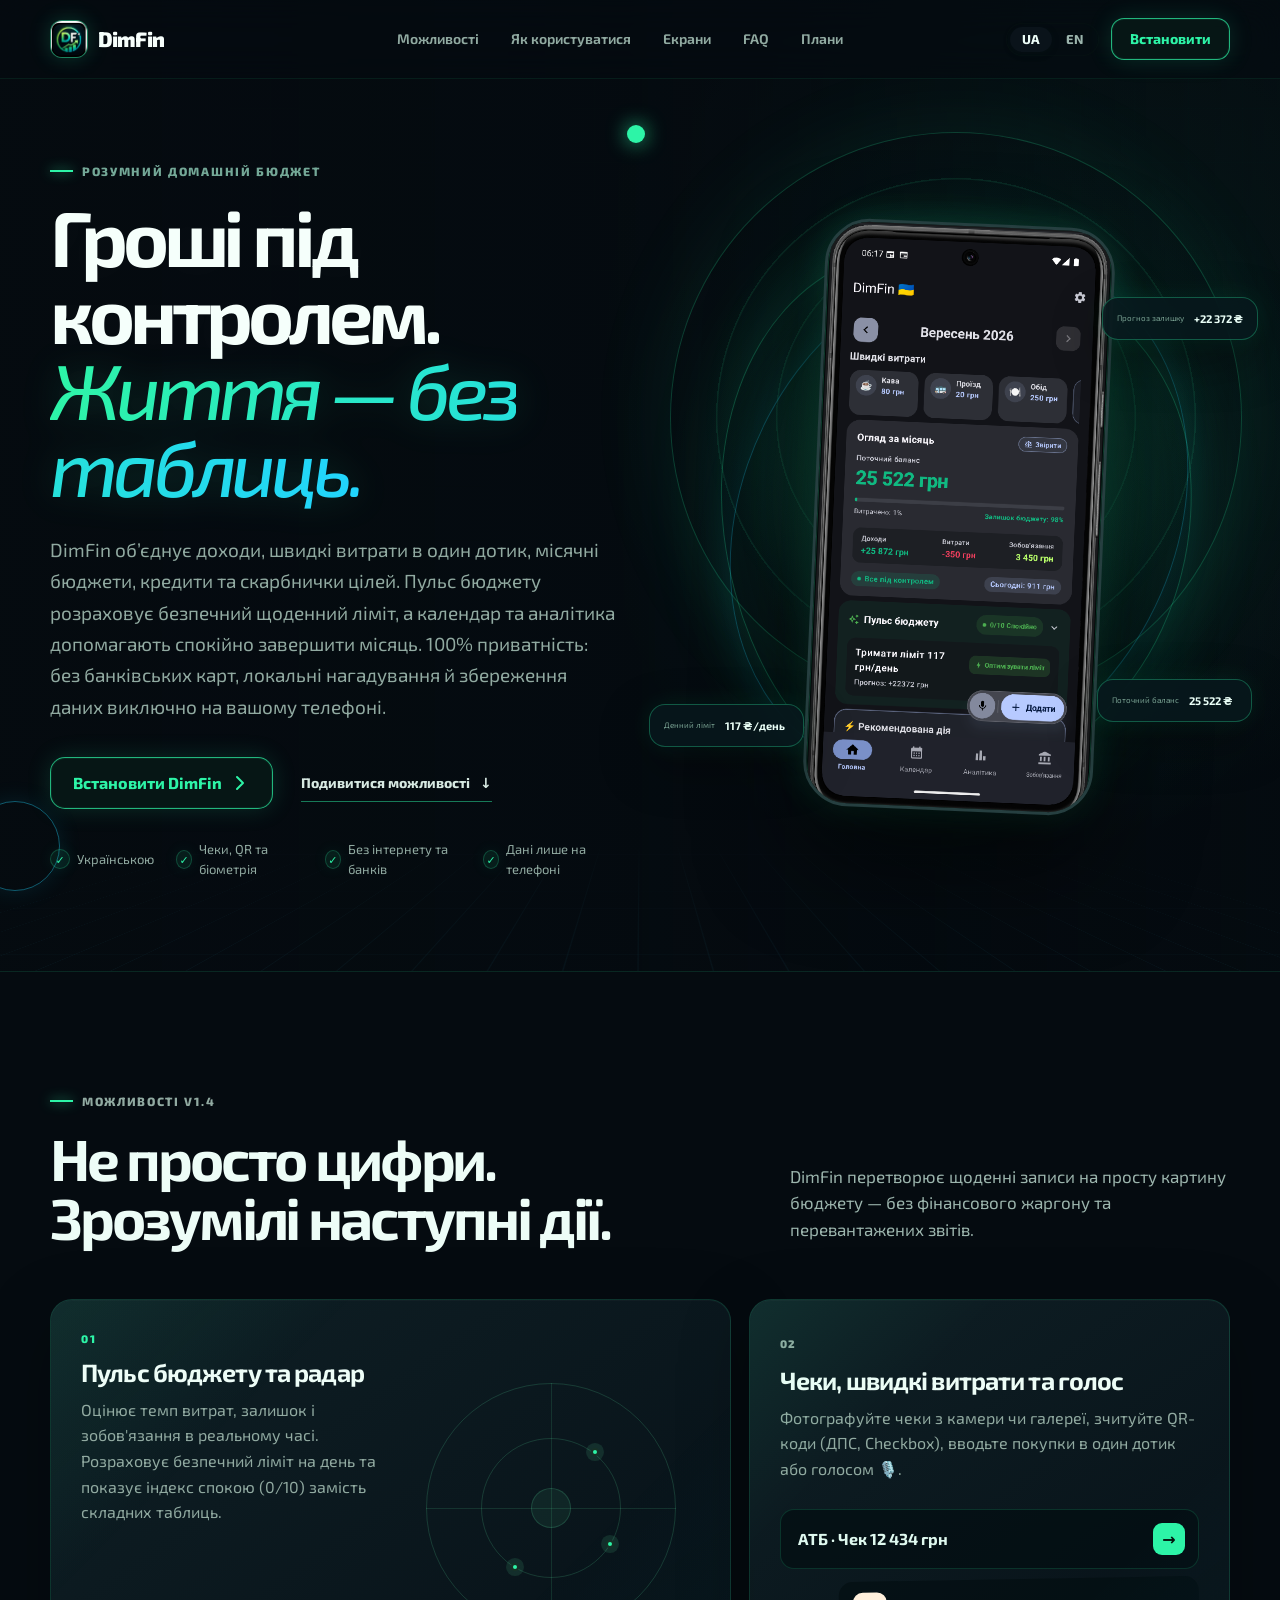
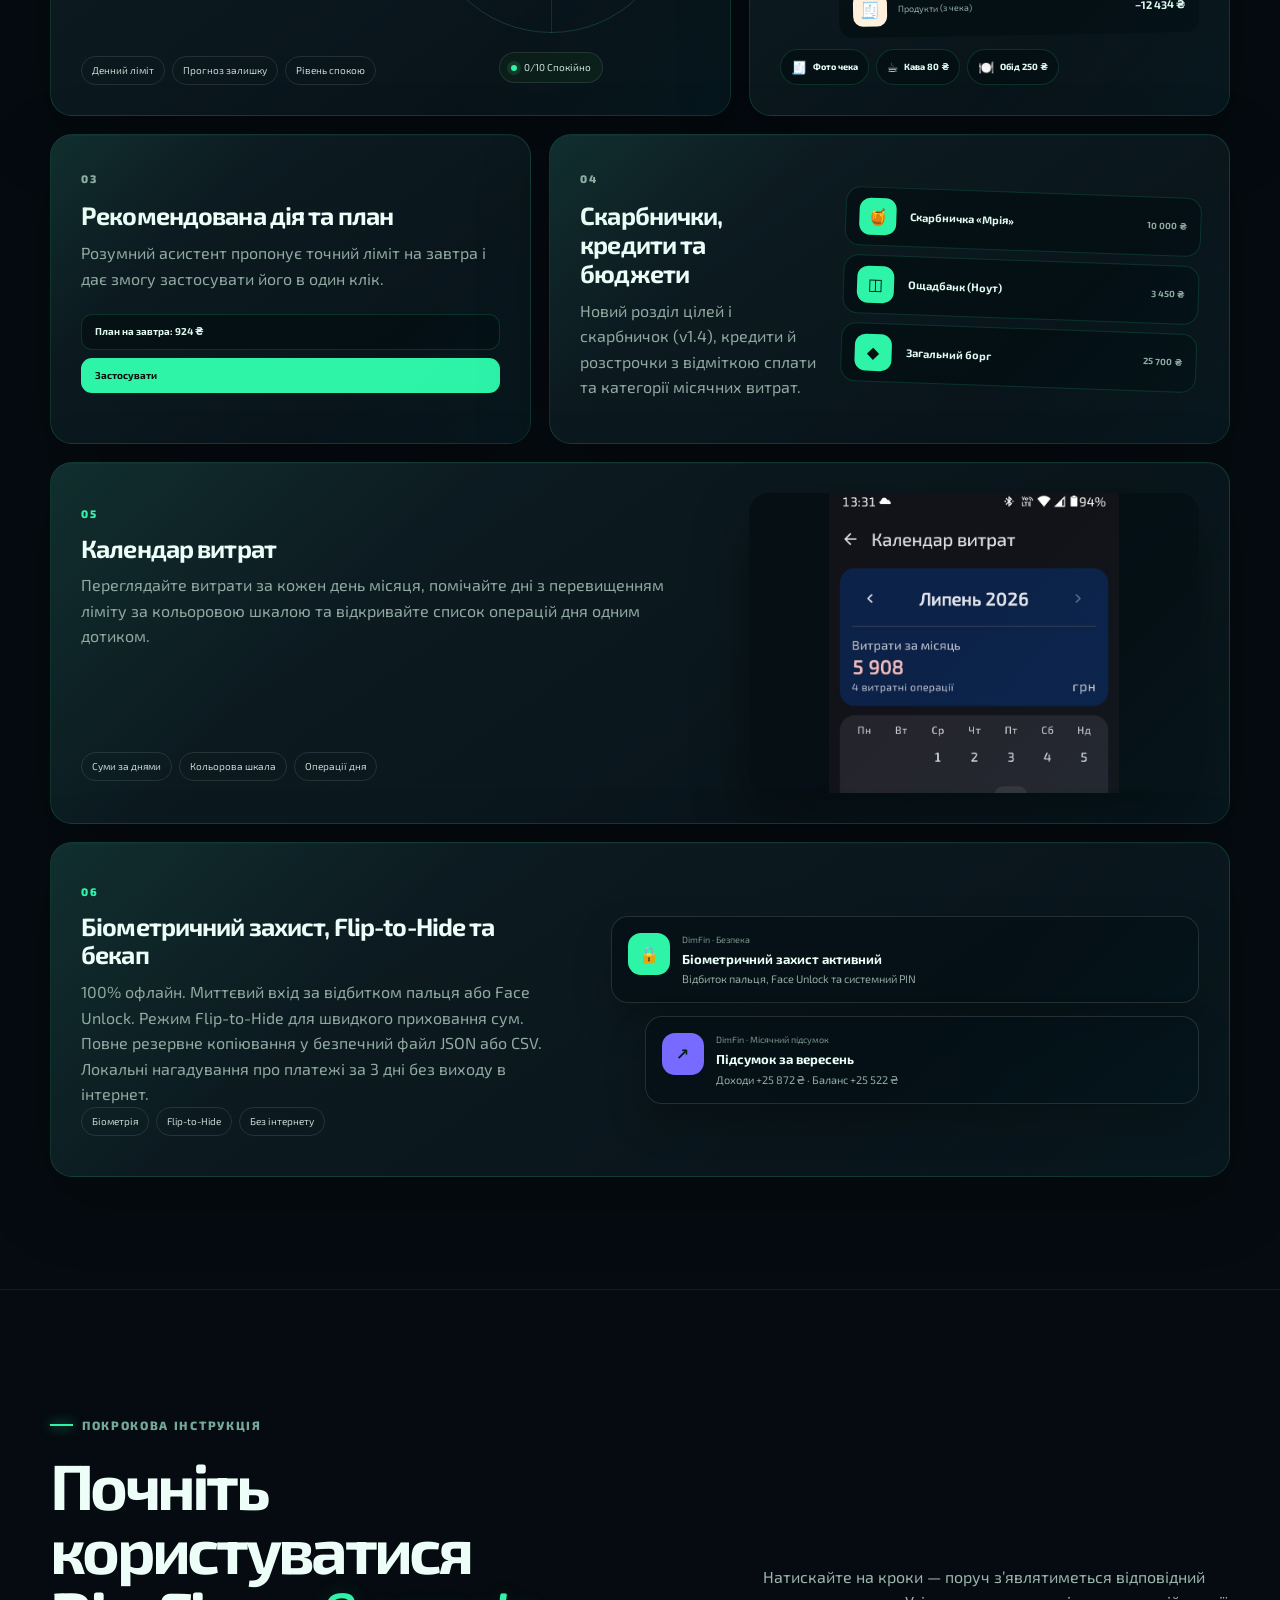
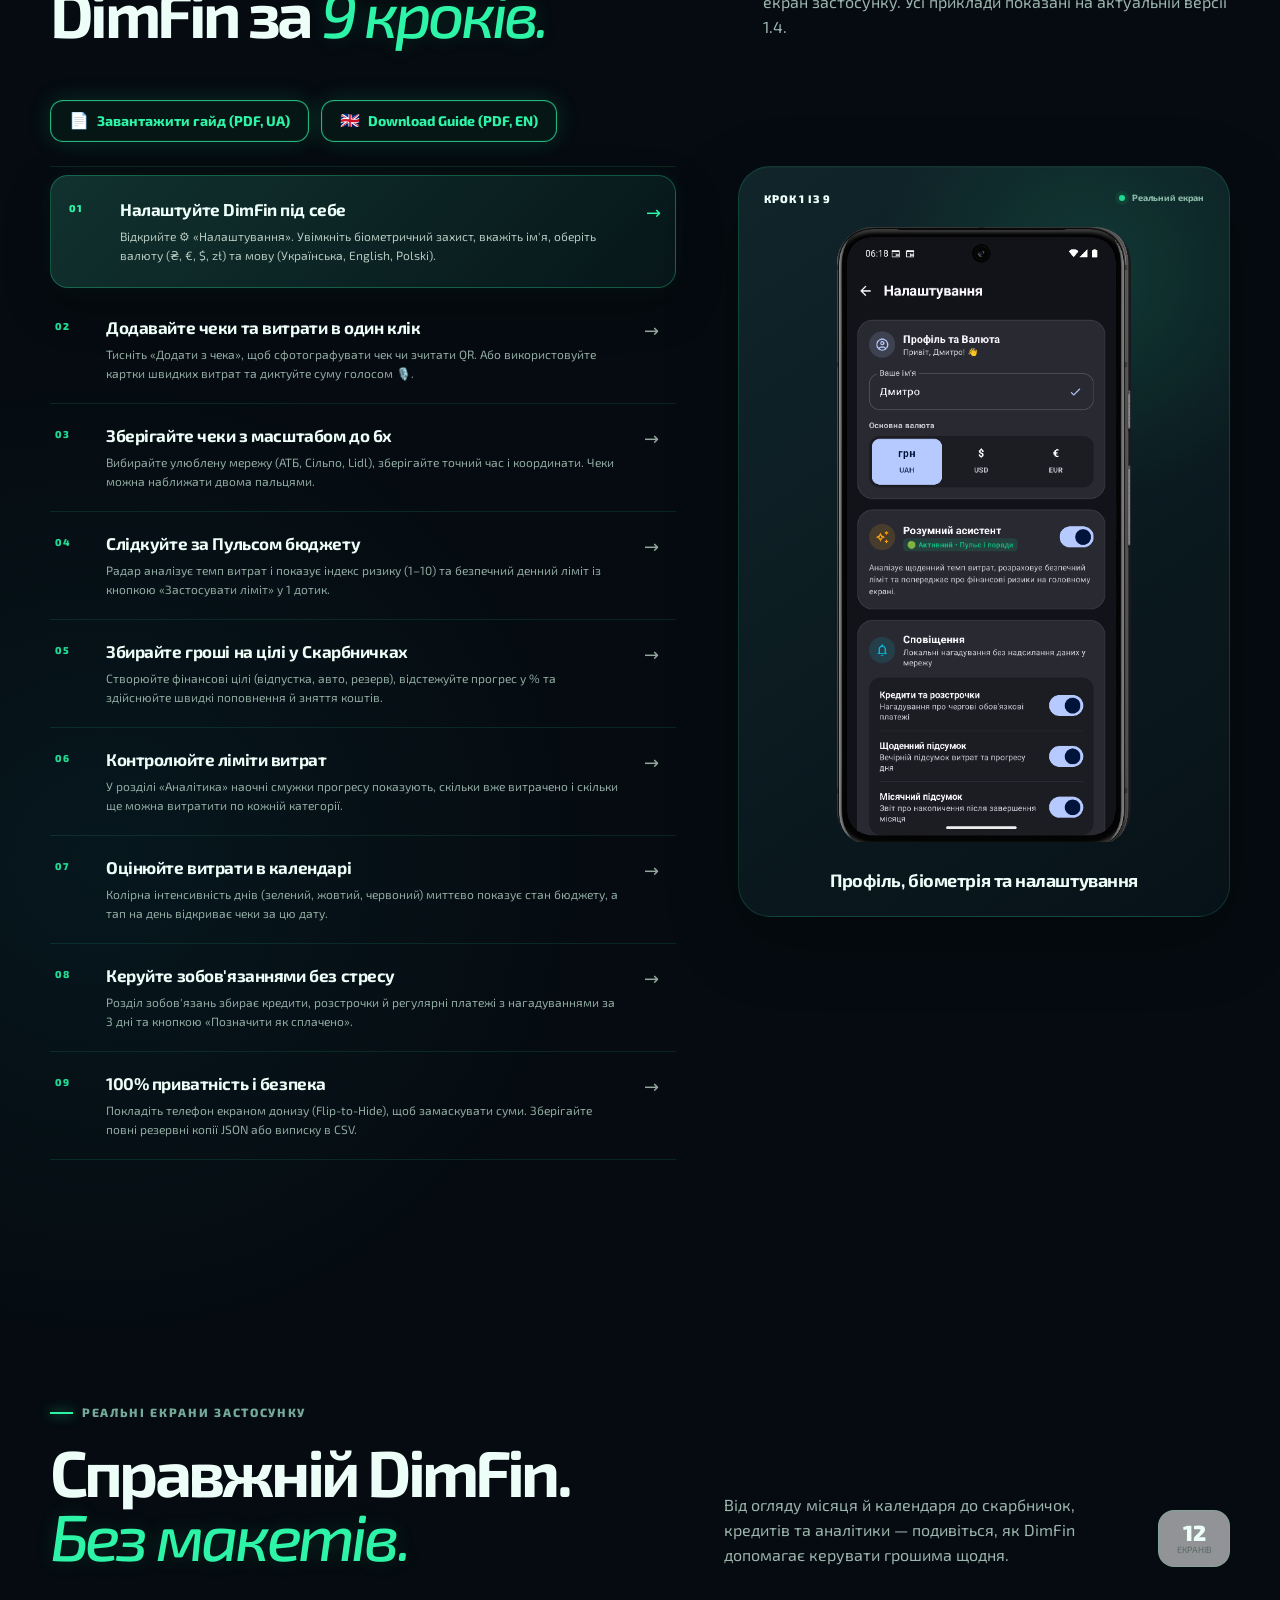
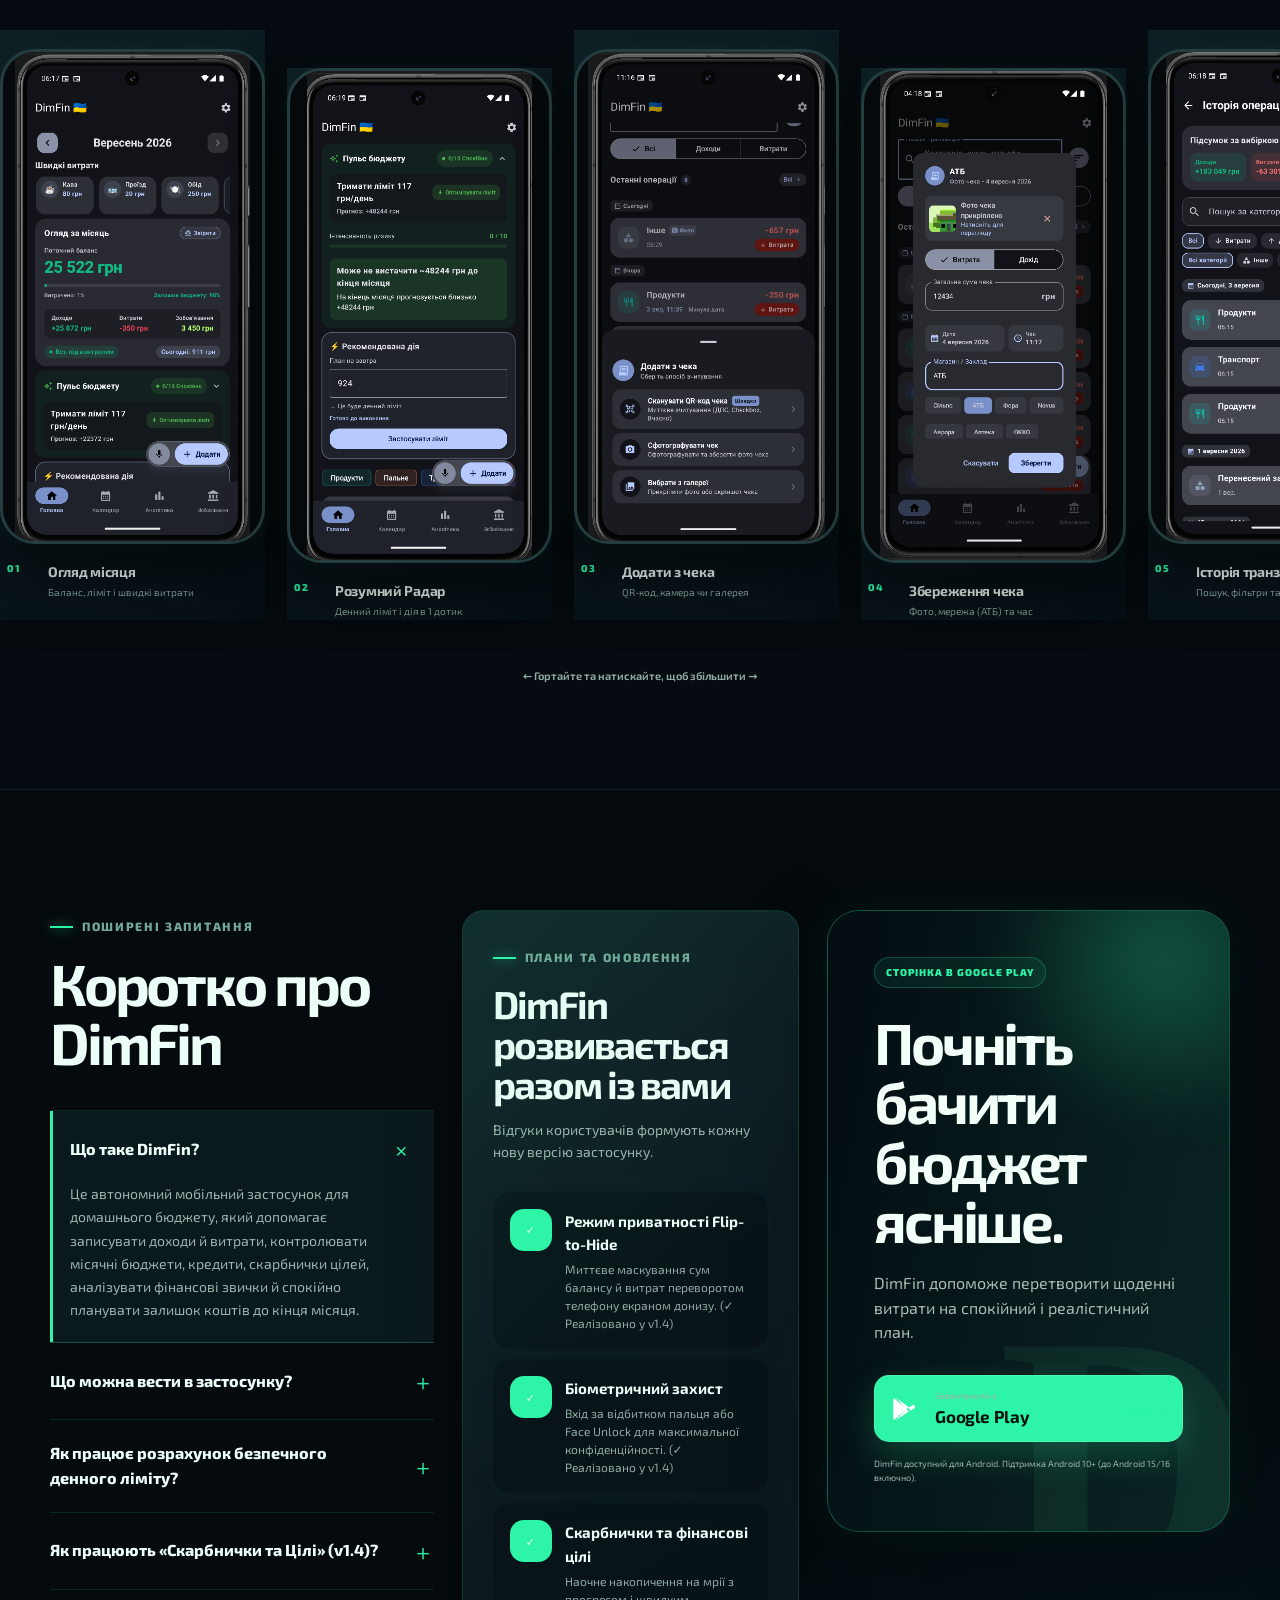
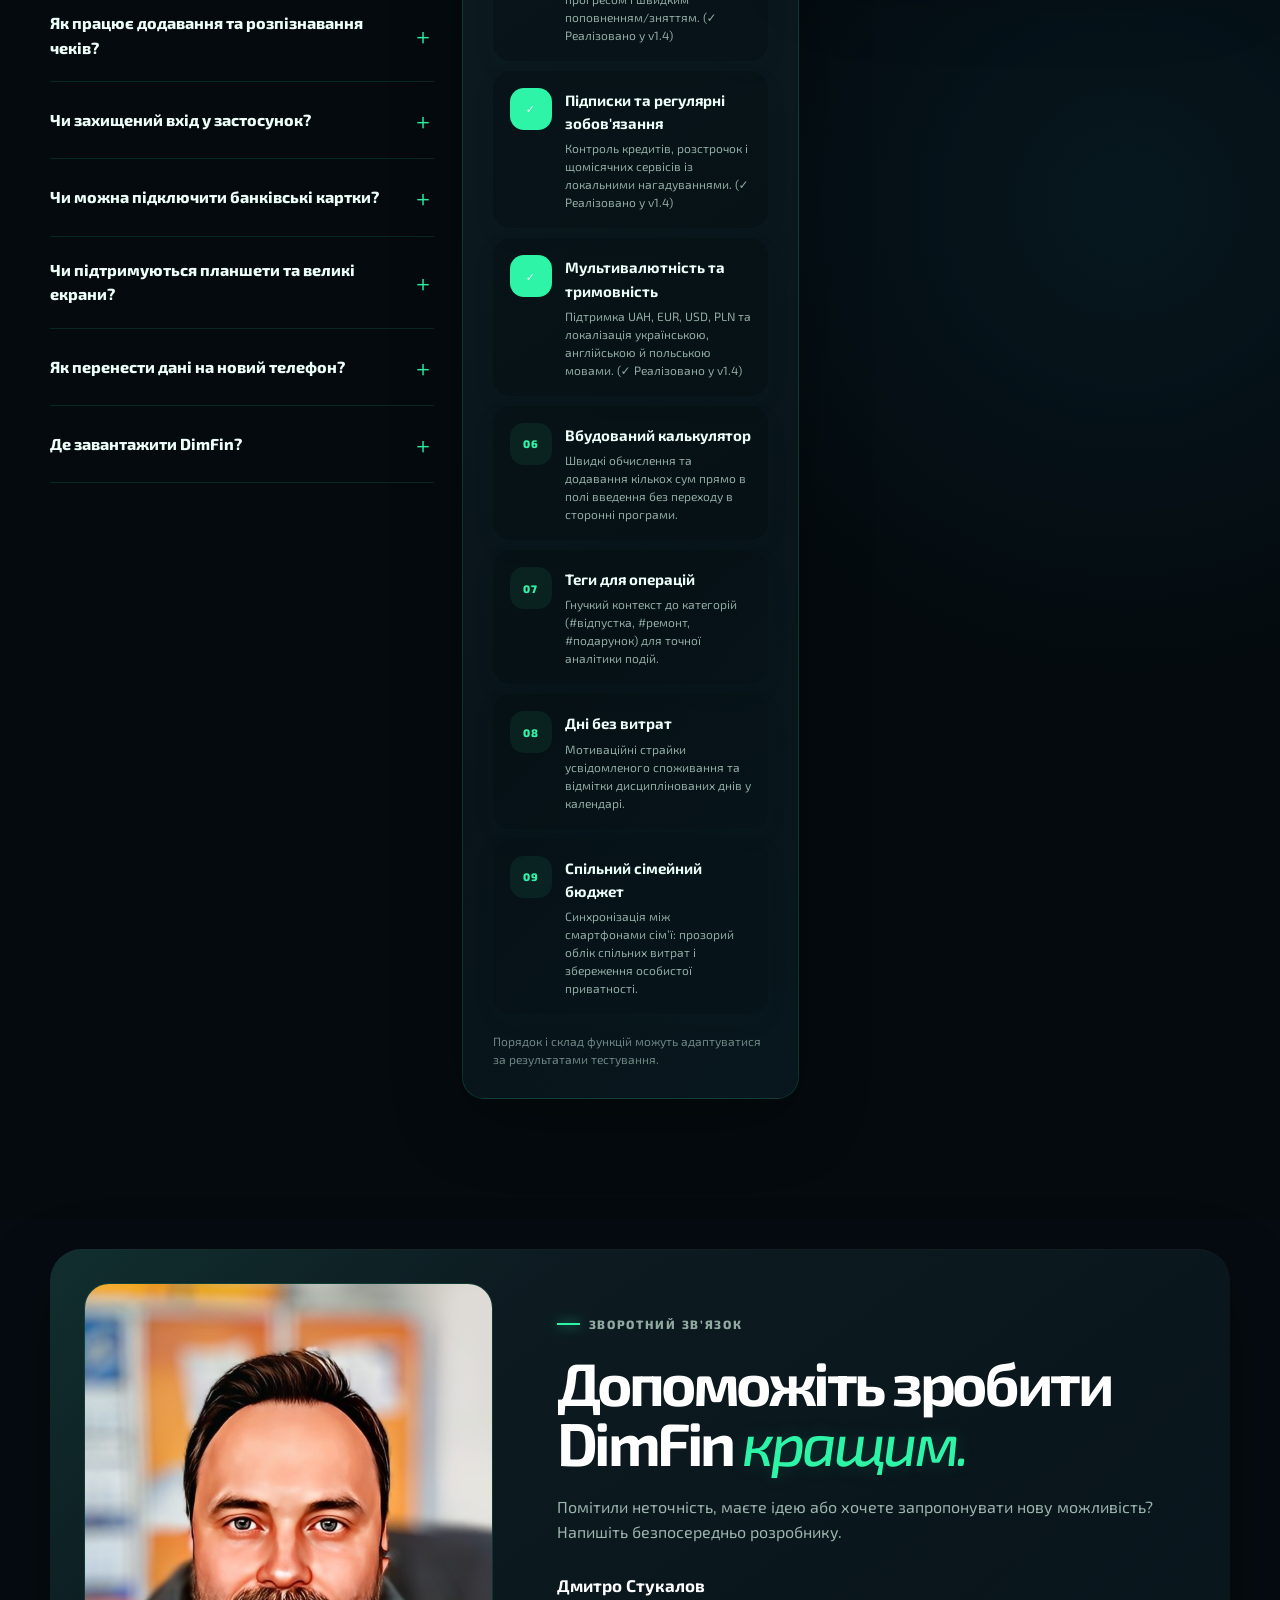
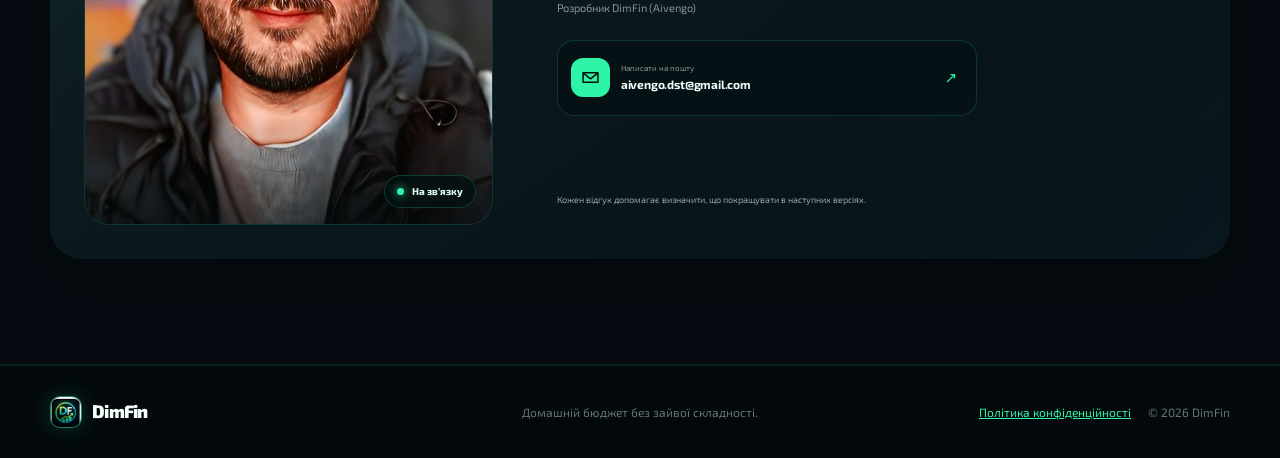
==== commit 6090b7ed: "Fix bento grid layout and language switcher button labels" ====
--- a/index.html
+++ b/index.html
@@ -40,8 +40,8 @@
 
         <div class="header-actions">
           <div class="lang-switcher" role="group" aria-label="Language selection">
-            <button type="button" class="lang-btn is-active" data-lang-btn="uk">🇺🇦 UA</button>
-            <button type="button" class="lang-btn" data-lang-btn="en">🇬🇧 EN</button>
+            <button type="button" class="lang-btn is-active" data-lang-btn="uk">UA</button>
+            <button type="button" class="lang-btn" data-lang-btn="en">EN</button>
           </div>
           <a class="button button-small button-dark" href="#install" data-i18n="nav.install">Встановити</a>
         </div>
@@ -108,7 +108,7 @@
         </div>
       </section>
 
-      <!-- FEATURES SECTION -->
+      <!-- FEATURES BENTO SECTION -->
       <section class="features-section" id="features">
         <div class="container">
           <div class="section-heading">
@@ -123,14 +123,14 @@
           </div>
 
           <div class="feature-bento">
-            <!-- Bento 1: Budget Pulse -->
+            <!-- Bento 1: Budget Pulse & Radar (span 7) -->
             <article class="feature-card feature-card-wide">
               <div class="feature-copy">
                 <span class="feature-number">01</span>
                 <h3 data-i18n="features.pulseTitle">Пульс бюджету та радар</h3>
                 <p data-i18n="features.pulseDesc">
                   Оцінює темп витрат, залишок і зобов'язання в реальному часі. Розраховує безпечний
-                  ліміт на день та показує індекс ризику (1–10) замість складних формул.
+                  ліміт на день та показує індекс спокою (0/10) замість складних таблиць.
                 </p>
                 <div class="tag-row">
                   <span data-i18n="features.pulseTag1">Денний ліміт</span>
@@ -148,54 +148,92 @@
                   <i class="radar-point point-two"></i>
                   <i class="radar-point point-three"></i>
                 </div>
-                <div class="radar-hud">
-                  <span class="hud-pill" data-i18n="features.radarBadge">Оновлений радар ризику 1–10</span>
-                </div>
-              </div>
-            </article>
-
-            <!-- Bento 2: Receipts & QR -->
-            <article class="feature-card">
+                <div class="radar-caption" data-i18n="features.radarCaption"><span></span> 0/10 Спокійно</div>
+              </div>
+            </article>
+
+            <!-- Bento 2: Quick Expenses & Receipts (span 5) -->
+            <article class="feature-card feature-card-quick">
               <span class="feature-number">02</span>
-              <h3 data-i18n="features.receiptTitle">Чеки, OCR та QR-коди</h3>
-              <p data-i18n="features.receiptDesc">
-                Додавайте покупки в один дотик: фотографуйте чек камерою, скануйте фіскальний QR або розпізнавайте текст прямо на телефоні.
+              <h3 data-i18n="features.quickTitle">Чеки, швидкі витрати та голос</h3>
+              <p data-i18n="features.quickDesc">
+                Фотографуйте чеки з камери чи галереї, зчитуйте QR-коди (ДПС, Checkbox), вводьте покупки в один дотик або голосом 🎙️.
               </p>
-              <ul class="feature-bullets">
-                <li data-i18n="features.receiptBullet1">🔍 <strong>Зум чеків до 6x:</strong> детальний перегляд кожної позиції.</li>
-                <li data-i18n="features.receiptBullet2">🏪 <strong>Мережі та геопозиція:</strong> АТБ, Сільпо, Lidl, Biedronka та координати.</li>
-              </ul>
-              <div class="tag-row">
-                <span data-i18n="features.receiptTag1">Офлайн OCR</span>
-                <span data-i18n="features.receiptTag2">QR фіскальний</span>
-                <span data-i18n="features.receiptTag3">Масштаб 6x</span>
-              </div>
-            </article>
-
-            <!-- Bento 3: Offline & Privacy -->
-            <article class="feature-card">
+              <div class="quick-input" aria-hidden="true">
+                <span data-i18n="features.quickInput">АТБ · Чек 12 434 грн</span><i>→</i>
+              </div>
+              <div class="quick-result" aria-hidden="true">
+                <span>🧾</span><div><small data-i18n="features.quickResCat">Продукти (з чека)</small><strong data-i18n="features.quickResSum">−12 434 ₴</strong></div>
+              </div>
+              <div class="template-row" aria-hidden="true">
+                <span><i>🧾</i><b data-i18n="features.tmpl1">Фото чека</b></span>
+                <span><i>☕</i><b data-i18n="features.tmpl2">Кава 80 ₴</b></span>
+                <span><i>🍽️</i><b data-i18n="features.tmpl3">Обід 250 ₴</b></span>
+              </div>
+            </article>
+
+            <!-- Bento 3: Recommended Action & Smart Plan (span 5) -->
+            <article class="feature-card feature-card-plan">
               <span class="feature-number">03</span>
-              <h3 data-i18n="features.offlineTitle">100% приватність і безпека</h3>
-              <p data-i18n="features.offlineDesc">
-                Жодних банківських логінів, паролів і сторонніх серверів. Усі дані живуть виключно у зашифрованій пам'яті смартфона.
+              <h3 data-i18n="features.planTitle">Рекомендована дія та план</h3>
+              <p data-i18n="features.planDesc">
+                Розумний асистент пропонує точний ліміт на завтра і дає змогу застосувати його в один клік.
               </p>
-              <p data-i18n="features.offlineP1">🔒 <strong>Біометричний захист:</strong> вхід за відбитком пальця або Face Unlock.</p>
-              <p data-i18n="features.offlineP2">🤫 <strong>Режим Flip-to-Hide:</strong> переверніть телефон екраном донизу, щоб приховати суми.</p>
-              <div class="tag-row">
-                <span data-i18n="features.offlineTag1">Face/Touch ID</span>
-                <span data-i18n="features.offlineTag2">Flip-to-Hide</span>
-                <span data-i18n="features.offlineTag3">Повний JSON-бекап</span>
-              </div>
-            </article>
-
-            <!-- Bento 4: Notifications & Local Reminders -->
-            <article class="feature-card feature-card-wide feature-card-stacked">
+              <div class="plan-options" aria-hidden="true">
+                <span data-i18n="features.planText">План на завтра: 924 ₴</span><span class="selected" data-i18n="features.planBtn">Застосувати <i>✓</i></span>
+              </div>
+            </article>
+
+            <!-- Bento 4: Commitments & Budgets (span 7) -->
+            <article class="feature-card feature-card-categories">
+              <div>
+                <span class="feature-number">04</span>
+                <h3 data-i18n="features.catTitle">Скарбнички, кредити та бюджети</h3>
+                <p data-i18n="features.catDesc">
+                  Новий розділ цілей і скарбничок (v1.4), кредити й розстрочки з відміткою сплати та категорії місячних витрат.
+                </p>
+              </div>
+              <div class="category-stack" aria-hidden="true">
+                <div><span class="category-icon cat-one">🍯</span><b data-i18n="features.catItem1">Скарбничка «Мрія»</b><small data-i18n="features.catVal1">10 000 ₴</small></div>
+                <div><span class="category-icon cat-two">◫</span><b data-i18n="features.catItem2">Ощадбанк (Ноут)</b><small data-i18n="features.catVal2">3 450 ₴</small></div>
+                <div><span class="category-icon cat-three">◆</span><b data-i18n="features.catItem3">Загальний борг</b><small data-i18n="features.catVal3">25 700 ₴</small></div>
+              </div>
+            </article>
+
+            <!-- Bento 5: Expense Calendar (span 12) -->
+            <article class="feature-card feature-card-calendar">
               <div class="feature-copy">
-                <span class="feature-number">04</span>
-                <h3 data-i18n="features.notifTitle">Локальні нагадування та підсумки</h3>
-                <p data-i18n="features.notifDesc">
-                  Автономні сповіщення без відправки інформації на зовнішні сервери.
+                <span class="feature-number">05</span>
+                <h3 data-i18n="features.calTitle">Календар витрат</h3>
+                <p data-i18n="features.calDesc">
+                  Переглядайте витрати за кожен день місяця, помічайте дні з
+                  перевищенням ліміту за кольоровою шкалою та відкривайте список операцій дня одним дотиком.
                 </p>
+                <div class="tag-row">
+                  <span data-i18n="features.calTag1">Суми за днями</span>
+                  <span data-i18n="features.calTag2">Кольорова шкала</span>
+                  <span data-i18n="features.calTag3">Операції дня</span>
+                </div>
+              </div>
+              <div class="calendar-showcase" aria-hidden="true">
+                <img data-cal-image src="assets/calendar.png" alt="Календар DimFin" loading="lazy" decoding="async" />
+              </div>
+            </article>
+
+            <!-- Bento 6: Biometric Lock & Flip-to-Hide (span 12) -->
+            <article class="feature-card feature-card-notifications">
+              <div class="feature-copy">
+                <span class="feature-number">06</span>
+                <h3 data-i18n="features.secTitle">Біометричний захист, Flip-to-Hide та бекап</h3>
+                <p data-i18n="features.secDesc">
+                  100% офлайн. Миттєвий вхід за відбитком пальця або Face Unlock. Режим Flip-to-Hide для швидкого приховання сум. Повне резервне копіювання у безпечний файл JSON або CSV.
+                  Локальні нагадування про платежі за 3 дні без виходу в інтернет.
+                </p>
+                <div class="tag-row">
+                  <span data-i18n="features.secTag1">Біометрія</span>
+                  <span data-i18n="features.secTag2">Flip-to-Hide</span>
+                  <span data-i18n="features.secTag3">Без інтернету</span>
+                </div>
               </div>
               <div class="notification-showcase" aria-hidden="true">
                 <div class="notification-item notification-item-credit">
@@ -211,7 +249,7 @@
                   <div>
                     <small data-i18n="features.notif2Small">DimFin · Місячний підсумок</small>
                     <strong data-i18n="features.notif2Title">Підсумок за вересень</strong>
-                    <p data-i18n="features.notif2Desc">Доходи +40 040 € · Баланс +15 812,97 €</p>
+                    <p data-i18n="features.notif2Desc">Доходи +25 872 ₴ · Баланс +25 522 ₴</p>
                   </div>
                 </div>
               </div>
@@ -248,7 +286,7 @@
 
           <div class="guide-layout">
             <div class="guide-steps" role="tablist" aria-label="Кроки користування DimFin">
-              <!-- Rendered dynamically by script.js -->
+              <!-- Rendered and updated dynamically by script.js -->
             </div>
 
             <div class="guide-preview" aria-live="polite">
